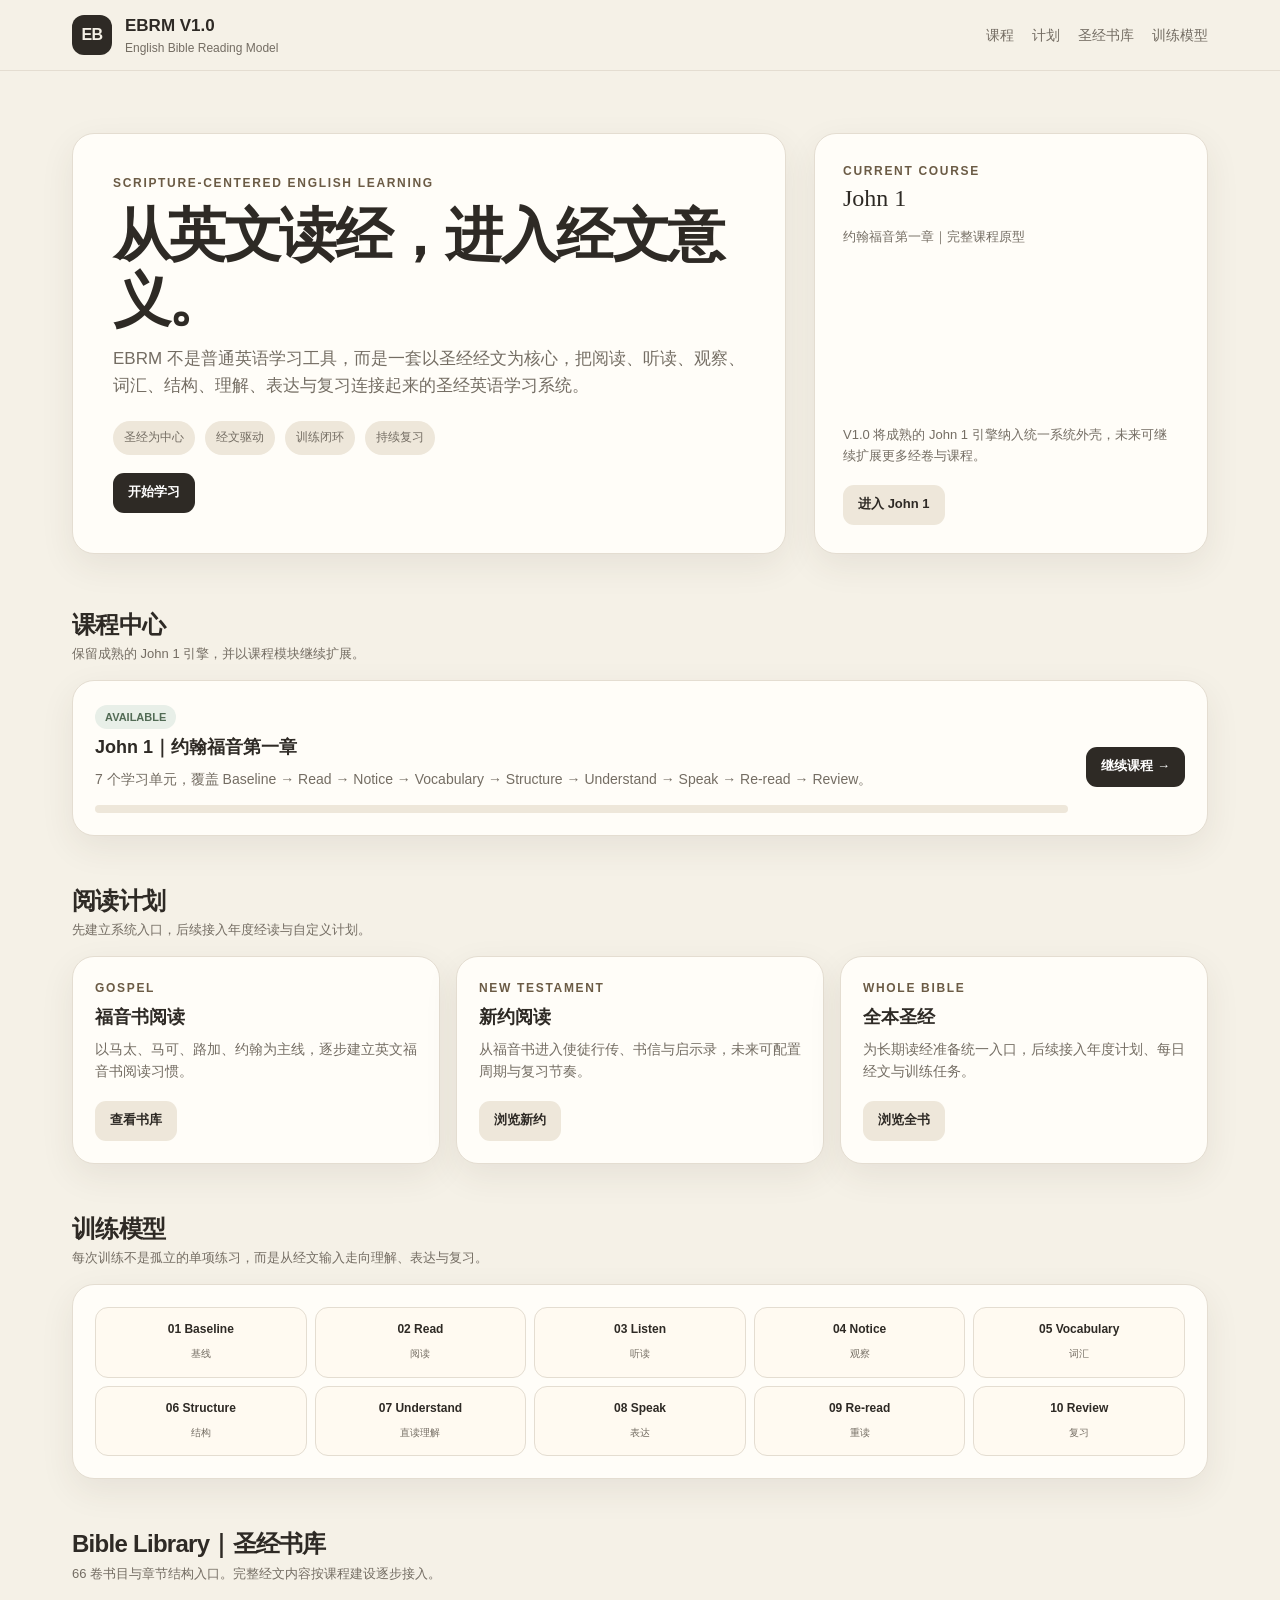
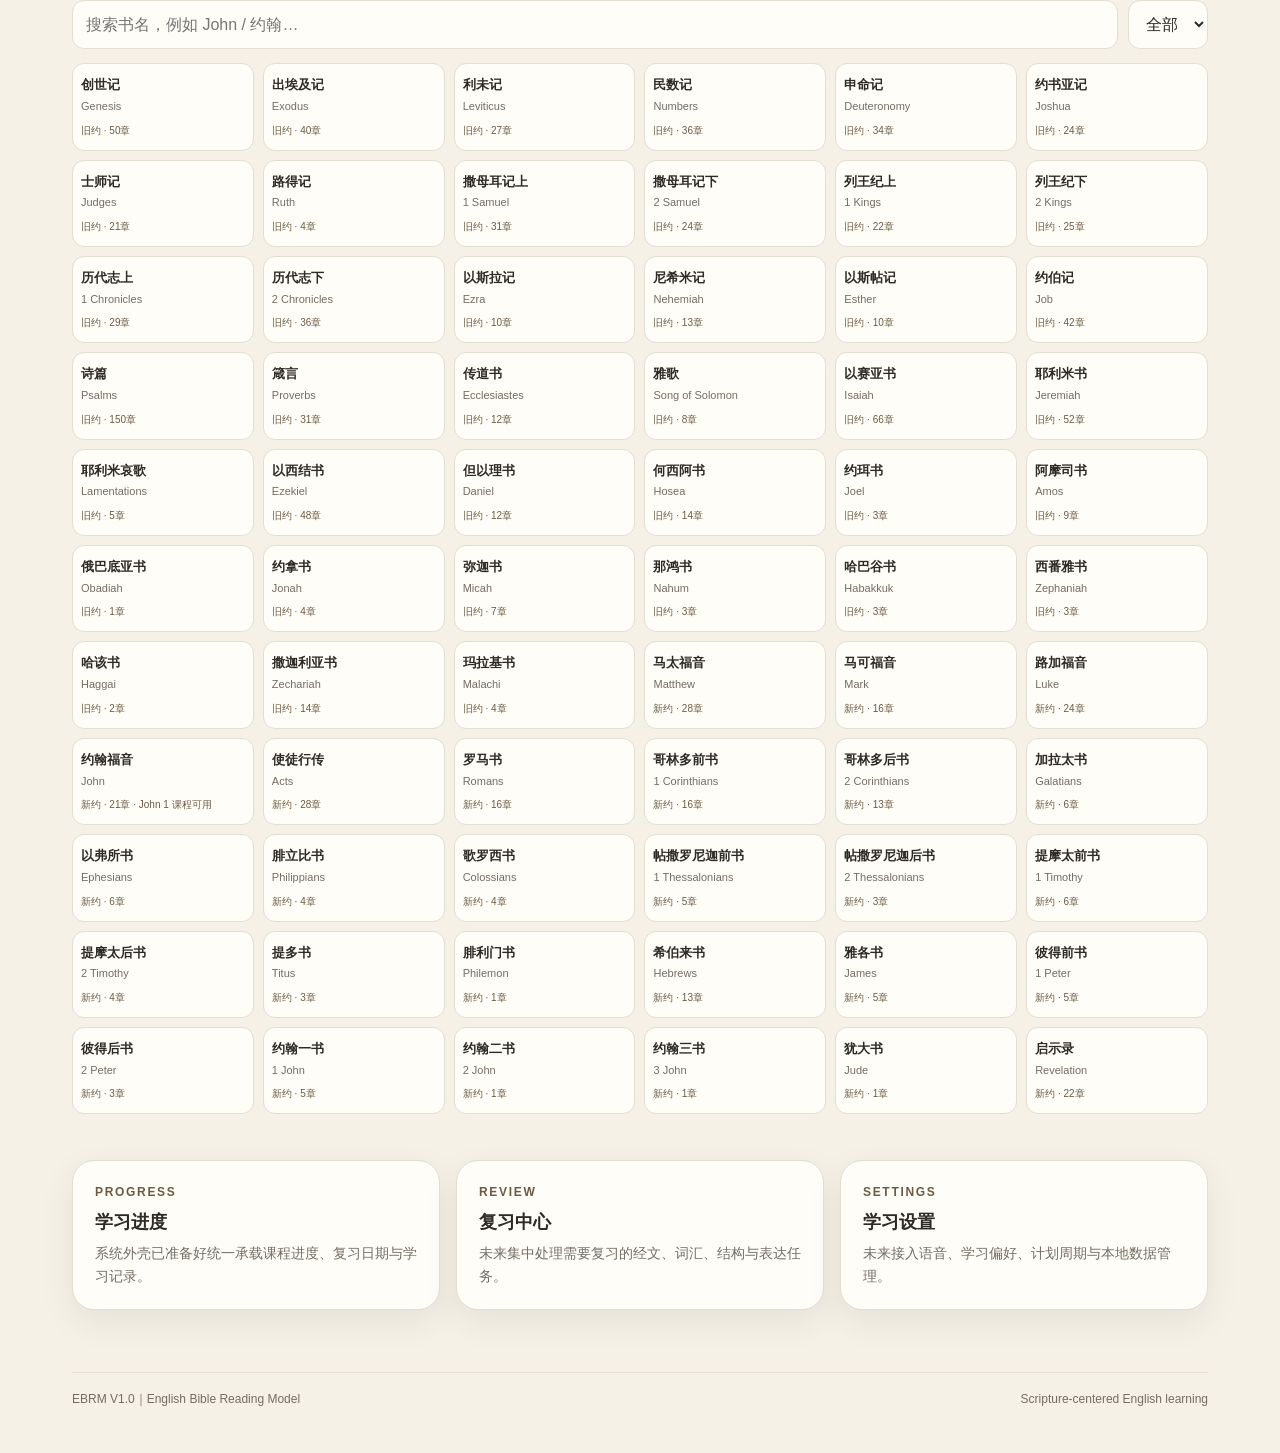
==== index.html @ efd9df91 "feat: deploy EBRM V1.0 system shell and preserve John 1 course" ====
<!DOCTYPE html>
<html lang="zh-CN">
<head>
<meta charset="UTF-8">
<meta name="viewport" content="width=device-width, initial-scale=1.0">
<meta name="theme-color" content="#f5f1e7">
<meta name="description" content="EBRM V1.0｜English Bible Reading Model｜以圣经为中心的英语读经学习系统">
<title>EBRM V1.0｜English Bible Reading Model</title>
<style>
:root{--bg:#f5f1e7;--paper:#fffdf8;--ink:#2e2a25;--muted:#746d63;--line:#e4ddd1;--accent:#6b5b45;--soft:#eee7da;--good:#526b55;--shadow:0 12px 34px rgba(61,51,38,.08)}
*{box-sizing:border-box}body{margin:0;background:var(--bg);color:var(--ink);font-family:Inter,"Noto Sans SC","Microsoft YaHei",sans-serif;line-height:1.6}a{color:inherit;text-decoration:none}.wrap{max-width:1180px;margin:0 auto;padding:0 22px}.top{position:sticky;top:0;z-index:20;background:rgba(245,241,231,.94);backdrop-filter:blur(12px);border-bottom:1px solid var(--line)}.nav{height:70px;display:flex;align-items:center;justify-content:space-between;gap:20px}.brand{display:flex;align-items:center;gap:13px}.mark{width:40px;height:40px;border-radius:12px;background:var(--ink);color:var(--bg);display:grid;place-items:center;font-weight:800;letter-spacing:-.04em}.brand strong{display:block;font-size:17px}.brand span{display:block;color:var(--muted);font-size:12px}.navlinks{display:flex;gap:18px;color:var(--muted);font-size:14px}.navlinks a:hover{color:var(--ink)}.hero{padding:62px 0 34px}.hero-grid{display:grid;grid-template-columns:1.45fr .8fr;gap:28px;align-items:stretch}.hero-card,.panel,.card{background:var(--paper);border:1px solid var(--line);border-radius:22px;box-shadow:var(--shadow)}.hero-card{padding:40px}.eyebrow{color:var(--accent);font-size:12px;font-weight:800;letter-spacing:.14em;text-transform:uppercase}.hero h1{margin:10px 0 12px;font-size:clamp(34px,5vw,58px);line-height:1.12;letter-spacing:-.045em}.hero p{margin:0;max-width:690px;color:var(--muted);font-size:17px}.hero-side{padding:28px;display:flex;flex-direction:column;justify-content:space-between}.hero-side .quote{font-family:Georgia,serif;font-size:24px;line-height:1.45}.mini{display:flex;gap:10px;flex-wrap:wrap}.pill{padding:7px 11px;border-radius:999px;background:var(--soft);font-size:12px;color:var(--muted)}.section{padding:18px 0 28px}.section-head{display:flex;justify-content:space-between;gap:16px;align-items:end;margin-bottom:15px}.section h2{font-size:24px;margin:0;letter-spacing:-.03em}.section-sub{color:var(--muted);font-size:13px}.grid{display:grid;grid-template-columns:repeat(3,1fr);gap:16px}.card{padding:22px}.card h3{margin:5px 0 6px;font-size:18px}.card p{margin:0;color:var(--muted);font-size:14px}.action{display:inline-flex;align-items:center;justify-content:center;margin-top:18px;min-height:40px;padding:0 15px;border-radius:11px;background:var(--ink);color:#fff;font-size:13px;font-weight:700}.action.secondary{background:var(--soft);color:var(--ink)}.course{display:grid;grid-template-columns:1fr auto;gap:18px;align-items:center}.course .badge{padding:6px 10px;border-radius:999px;background:#e8efe8;color:var(--good);font-size:11px;font-weight:700}.course .line{height:8px;background:var(--soft);border-radius:999px;overflow:hidden;margin-top:14px}.course .line i{display:block;height:100%;width:0;background:var(--good);border-radius:inherit}.steps{display:grid;grid-template-columns:repeat(5,1fr);gap:8px}.step{padding:12px 10px;border:1px solid var(--line);border-radius:13px;background:#fffaf1;text-align:center}.step b{display:block;font-size:12px}.step span{font-size:10px;color:var(--muted)}.library-controls{display:flex;gap:10px;flex-wrap:wrap;margin-bottom:14px}.search{flex:1;min-width:220px;border:1px solid var(--line);border-radius:12px;background:var(--paper);padding:11px 13px;color:var(--ink);font:inherit}.select{border:1px solid var(--line);border-radius:12px;background:var(--paper);padding:11px 13px;color:var(--ink);font:inherit}.books{display:grid;grid-template-columns:repeat(6,1fr);gap:9px}.book{background:var(--paper);border:1px solid var(--line);border-radius:12px;padding:11px 8px}.book strong{display:block;font-size:13px}.book span{display:block;color:var(--muted);font-size:11px;margin-top:2px}.book small{display:block;margin-top:7px;color:var(--accent);font-size:10px}.footer{padding:34px 0 44px;color:var(--muted);font-size:12px}.footerline{border-top:1px solid var(--line);padding-top:17px;display:flex;justify-content:space-between;gap:18px;flex-wrap:wrap}@media(max-width:900px){.hero-grid{grid-template-columns:1fr}.grid{grid-template-columns:1fr 1fr}.books{grid-template-columns:repeat(4,1fr)}.navlinks{display:none}.steps{grid-template-columns:repeat(3,1fr)}}@media(max-width:600px){.wrap{padding:0 15px}.hero{padding-top:34px}.hero-card{padding:26px}.grid{grid-template-columns:1fr}.books{grid-template-columns:repeat(2,1fr)}.steps{grid-template-columns:repeat(2,1fr)}}
</style>
</head>
<body>
<header class="top"><div class="wrap nav"><a class="brand" href="./"><div class="mark">EB</div><div><strong>EBRM V1.0</strong><span>English Bible Reading Model</span></div></a><nav class="navlinks"><a href="#courses">课程</a><a href="#plans">计划</a><a href="#library">圣经书库</a><a href="#model">训练模型</a></nav></div></header>
<main>
<section class="hero"><div class="wrap hero-grid"><div class="hero-card"><div class="eyebrow">SCRIPTURE-CENTERED ENGLISH LEARNING</div><h1>从英文读经，进入经文意义。</h1><p>EBRM 不是普通英语学习工具，而是一套以圣经经文为核心，把阅读、听读、观察、词汇、结构、理解、表达与复习连接起来的圣经英语学习系统。</p><div class="mini" style="margin-top:22px"><span class="pill">圣经为中心</span><span class="pill">经文驱动</span><span class="pill">训练闭环</span><span class="pill">持续复习</span></div><a class="action" href="#courses">开始学习</a></div><div class="hero-side hero-card"><div><div class="eyebrow">CURRENT COURSE</div><div class="quote">John 1<br><span style="font-family:inherit;font-size:13px;color:var(--muted)">约翰福音第一章｜完整课程原型</span></div></div><div><div class="section-sub">V1.0 将成熟的 John 1 引擎纳入统一系统外壳，未来可继续扩展更多经卷与课程。</div><a class="action secondary" href="./john1.html">进入 John 1</a></div></div></div></section>
<section class="section" id="courses"><div class="wrap"><div class="section-head"><div><h2>课程中心</h2><div class="section-sub">保留成熟的 John 1 引擎，并以课程模块继续扩展。</div></div></div><div class="card course"><div><span class="badge">AVAILABLE</span><h3>John 1｜约翰福音第一章</h3><p>7 个学习单元，覆盖 Baseline → Read → Notice → Vocabulary → Structure → Understand → Speak → Re-read → Review。</p><div class="line"><i id="courseProgress"></i></div></div><a class="action" href="./john1.html">继续课程 →</a></div></div></section>
<section class="section" id="plans"><div class="wrap"><div class="section-head"><div><h2>阅读计划</h2><div class="section-sub">先建立系统入口，后续接入年度经读与自定义计划。</div></div></div><div class="grid"><div class="card"><div class="eyebrow">GOSPEL</div><h3>福音书阅读</h3><p>以马太、马可、路加、约翰为主线，逐步建立英文福音书阅读习惯。</p><a class="action secondary" href="#library">查看书库</a></div><div class="card"><div class="eyebrow">NEW TESTAMENT</div><h3>新约阅读</h3><p>从福音书进入使徒行传、书信与启示录，未来可配置周期与复习节奏。</p><a class="action secondary" href="#library">浏览新约</a></div><div class="card"><div class="eyebrow">WHOLE BIBLE</div><h3>全本圣经</h3><p>为长期读经准备统一入口，后续接入年度计划、每日经文与训练任务。</p><a class="action secondary" href="#library">浏览全书</a></div></div></div></section>
<section class="section" id="model"><div class="wrap"><div class="section-head"><div><h2>训练模型</h2><div class="section-sub">每次训练不是孤立的单项练习，而是从经文输入走向理解、表达与复习。</div></div></div><div class="card"><div class="steps"><div class="step"><b>01 Baseline</b><span>基线</span></div><div class="step"><b>02 Read</b><span>阅读</span></div><div class="step"><b>03 Listen</b><span>听读</span></div><div class="step"><b>04 Notice</b><span>观察</span></div><div class="step"><b>05 Vocabulary</b><span>词汇</span></div><div class="step"><b>06 Structure</b><span>结构</span></div><div class="step"><b>07 Understand</b><span>直读理解</span></div><div class="step"><b>08 Speak</b><span>表达</span></div><div class="step"><b>09 Re-read</b><span>重读</span></div><div class="step"><b>10 Review</b><span>复习</span></div></div></div></div></section>
<section class="section" id="library"><div class="wrap"><div class="section-head"><div><h2>Bible Library｜圣经书库</h2><div class="section-sub">66 卷书目与章节结构入口。完整经文内容按课程建设逐步接入。</div></div></div><div class="library-controls"><input class="search" id="bookSearch" placeholder="搜索书名，例如 John / 约翰…"><select class="select" id="bookGroup"><option value="all">全部</option><option value="OT">旧约</option><option value="NT">新约</option></select></div><div class="books" id="books"></div></div></section>
<section class="section"><div class="wrap"><div class="grid"><div class="card"><div class="eyebrow">PROGRESS</div><h3>学习进度</h3><p>系统外壳已准备好统一承载课程进度、复习日期与学习记录。</p></div><div class="card"><div class="eyebrow">REVIEW</div><h3>复习中心</h3><p>未来集中处理需要复习的经文、词汇、结构与表达任务。</p></div><div class="card"><div class="eyebrow">SETTINGS</div><h3>学习设置</h3><p>未来接入语音、学习偏好、计划周期与本地数据管理。</p></div></div></div></section>
</main>
<footer class="footer"><div class="wrap"><div class="footerline"><span>EBRM V1.0｜English Bible Reading Model</span><span>Scripture-centered English learning</span></div></div></footer>
<script>
const books=[
['创世记','Genesis',50,'OT'],['出埃及记','Exodus',40,'OT'],['利未记','Leviticus',27,'OT'],['民数记','Numbers',36,'OT'],['申命记','Deuteronomy',34,'OT'],['约书亚记','Joshua',24,'OT'],['士师记','Judges',21,'OT'],['路得记','Ruth',4,'OT'],['撒母耳记上','1 Samuel',31,'OT'],['撒母耳记下','2 Samuel',24,'OT'],['列王纪上','1 Kings',22,'OT'],['列王纪下','2 Kings',25,'OT'],['历代志上','1 Chronicles',29,'OT'],['历代志下','2 Chronicles',36,'OT'],['以斯拉记','Ezra',10,'OT'],['尼希米记','Nehemiah',13,'OT'],['以斯帖记','Esther',10,'OT'],['约伯记','Job',42,'OT'],['诗篇','Psalms',150,'OT'],['箴言','Proverbs',31,'OT'],['传道书','Ecclesiastes',12,'OT'],['雅歌','Song of Solomon',8,'OT'],['以赛亚书','Isaiah',66,'OT'],['耶利米书','Jeremiah',52,'OT'],['耶利米哀歌','Lamentations',5,'OT'],['以西结书','Ezekiel',48,'OT'],['但以理书','Daniel',12,'OT'],['何西阿书','Hosea',14,'OT'],['约珥书','Joel',3,'OT'],['阿摩司书','Amos',9,'OT'],['俄巴底亚书','Obadiah',1,'OT'],['约拿书','Jonah',4,'OT'],['弥迦书','Micah',7,'OT'],['那鸿书','Nahum',3,'OT'],['哈巴谷书','Habakkuk',3,'OT'],['西番雅书','Zephaniah',3,'OT'],['哈该书','Haggai',2,'OT'],['撒迦利亚书','Zechariah',14,'OT'],['玛拉基书','Malachi',4,'OT'],
['马太福音','Matthew',28,'NT'],['马可福音','Mark',16,'NT'],['路加福音','Luke',24,'NT'],['约翰福音','John',21,'NT'],['使徒行传','Acts',28,'NT'],['罗马书','Romans',16,'NT'],['哥林多前书','1 Corinthians',16,'NT'],['哥林多后书','2 Corinthians',13,'NT'],['加拉太书','Galatians',6,'NT'],['以弗所书','Ephesians',6,'NT'],['腓立比书','Philippians',4,'NT'],['歌罗西书','Colossians',4,'NT'],['帖撒罗尼迦前书','1 Thessalonians',5,'NT'],['帖撒罗尼迦后书','2 Thessalonians',3,'NT'],['提摩太前书','1 Timothy',6,'NT'],['提摩太后书','2 Timothy',4,'NT'],['提多书','Titus',3,'NT'],['腓利门书','Philemon',1,'NT'],['希伯来书','Hebrews',13,'NT'],['雅各书','James',5,'NT'],['彼得前书','1 Peter',5,'NT'],['彼得后书','2 Peter',3,'NT'],['约翰一书','1 John',5,'NT'],['约翰二书','2 John',1,'NT'],['约翰三书','3 John',1,'NT'],['犹大书','Jude',1,'NT'],['启示录','Revelation',22,'NT']
];
function renderBooks(){const q=document.querySelector('#bookSearch').value.trim().toLowerCase();const g=document.querySelector('#bookGroup').value;const box=document.querySelector('#books');box.innerHTML=books.filter(([c,e,n,t])=>(g==='all'||t===g)&&(!q||c.toLowerCase().includes(q)||e.toLowerCase().includes(q))).map(([c,e,n,t])=>`<div class="book"><strong>${c}</strong><span>${e}</span><small>${t==='NT'?'新约':'旧约'} · ${n}章${e==='John'?' · John 1 课程可用':''}</small></div>`).join('')||'<div style="grid-column:1/-1;color:var(--muted);padding:20px">未找到匹配书卷。</div>'}
document.querySelector('#bookSearch').addEventListener('input',renderBooks);document.querySelector('#bookGroup').addEventListener('change',renderBooks);renderBooks();
try{const saved=Number(localStorage.getItem('EBRM_JOHN1_PROGRESS')||0);if(saved>0&&saved<=100)document.querySelector('#courseProgress').style.width=saved+'%';}catch(e){}
</script>
</body>
</html>
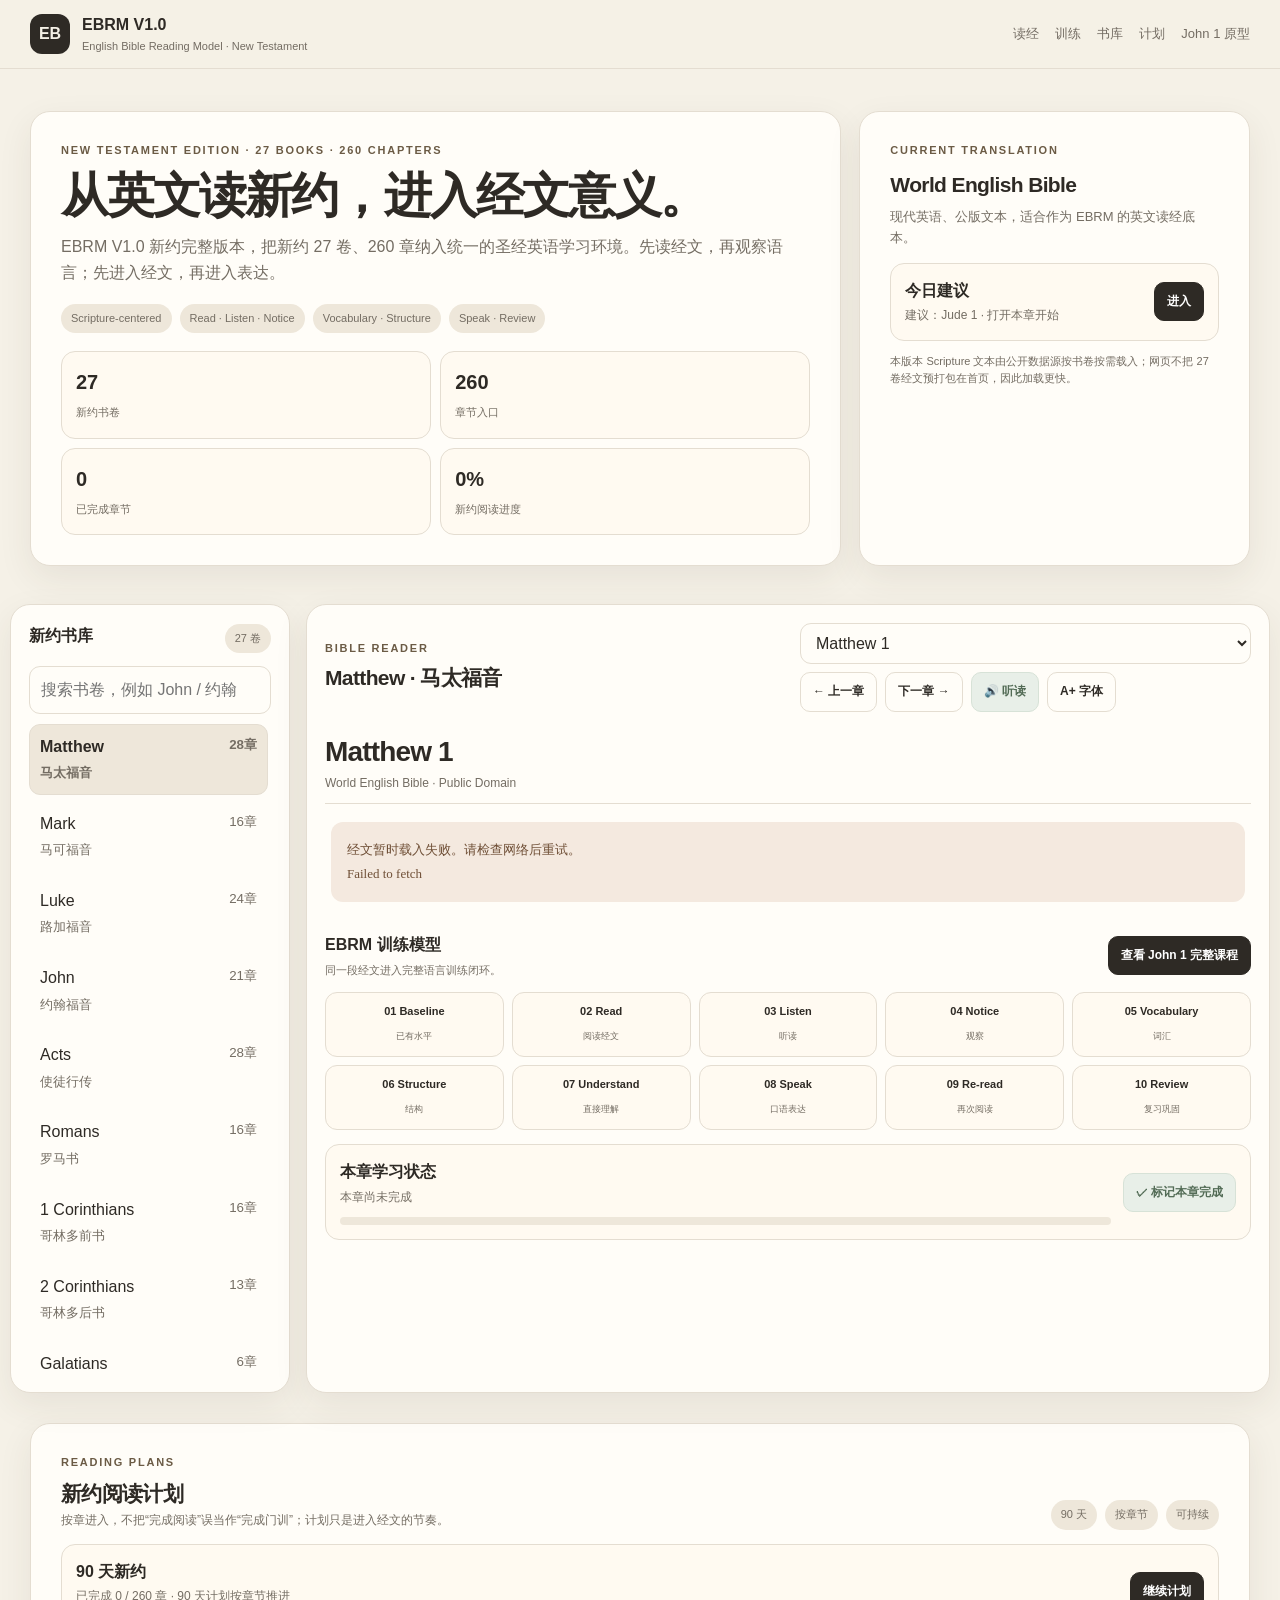
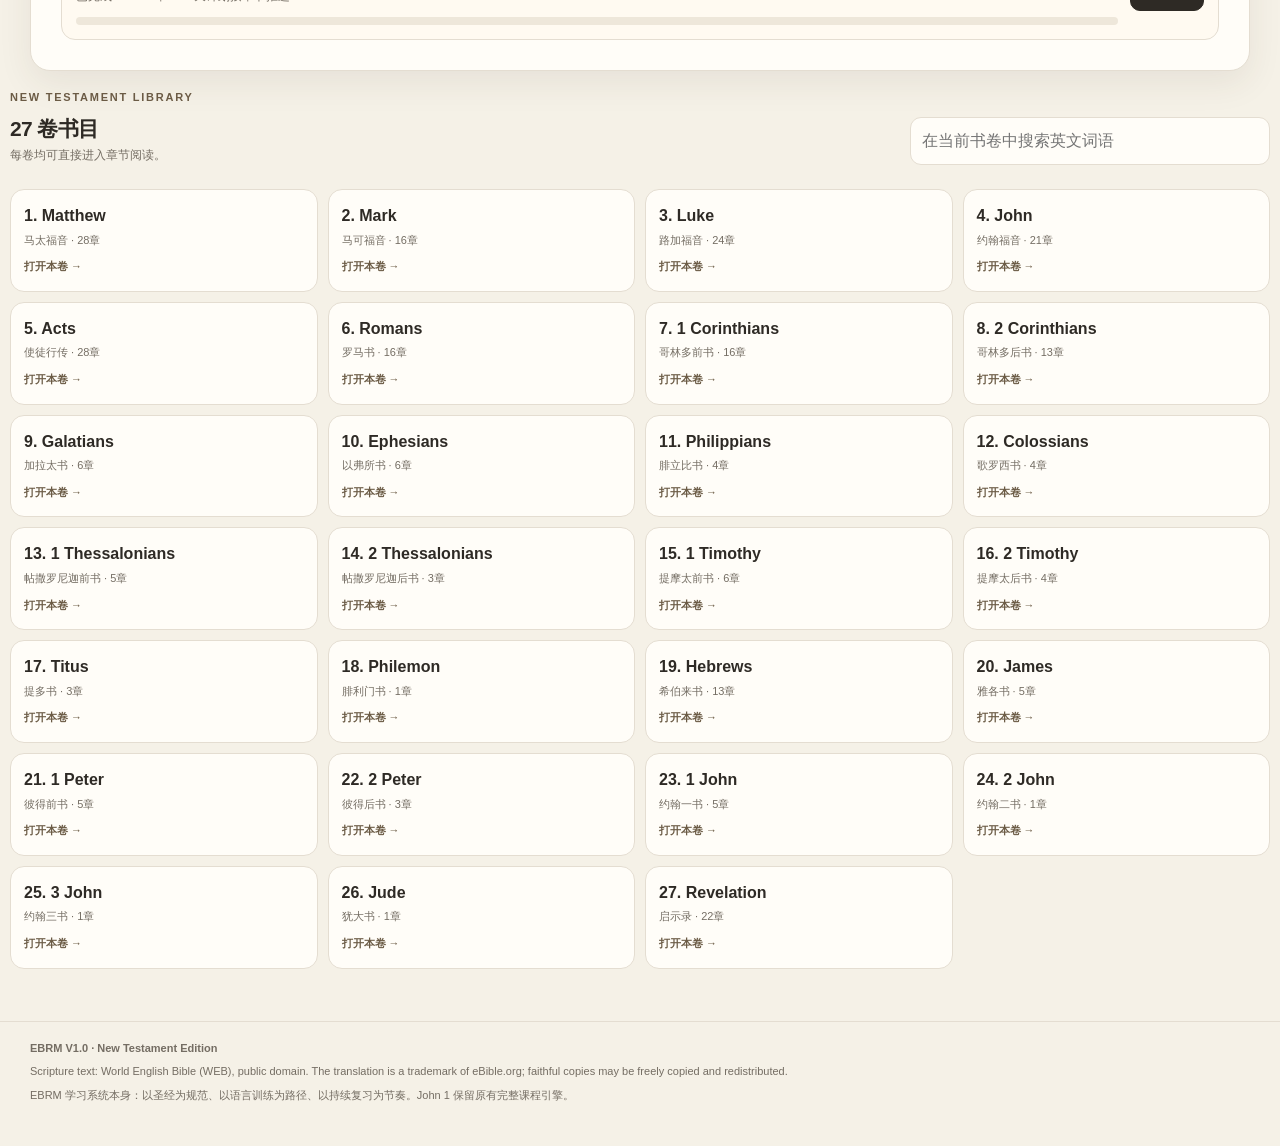
==== commit 352feb90: "feat: complete EBRM V1.0 New Testament edition" ====
--- a/index.html
+++ b/index.html
@@ -4,32 +4,153 @@
 <meta charset="UTF-8">
 <meta name="viewport" content="width=device-width, initial-scale=1.0">
 <meta name="theme-color" content="#f5f1e7">
-<meta name="description" content="EBRM V1.0｜English Bible Reading Model｜以圣经为中心的英语读经学习系统">
-<title>EBRM V1.0｜English Bible Reading Model</title>
+<meta name="description" content="EBRM V1.0｜新约完整版本｜English Bible Reading Model">
+<title>EBRM V1.0｜新约完整版本</title>
 <style>
 :root{--bg:#f5f1e7;--paper:#fffdf8;--ink:#2e2a25;--muted:#746d63;--line:#e4ddd1;--accent:#6b5b45;--soft:#eee7da;--good:#526b55;--shadow:0 12px 34px rgba(61,51,38,.08)}
-*{box-sizing:border-box}body{margin:0;background:var(--bg);color:var(--ink);font-family:Inter,"Noto Sans SC","Microsoft YaHei",sans-serif;line-height:1.6}a{color:inherit;text-decoration:none}.wrap{max-width:1180px;margin:0 auto;padding:0 22px}.top{position:sticky;top:0;z-index:20;background:rgba(245,241,231,.94);backdrop-filter:blur(12px);border-bottom:1px solid var(--line)}.nav{height:70px;display:flex;align-items:center;justify-content:space-between;gap:20px}.brand{display:flex;align-items:center;gap:13px}.mark{width:40px;height:40px;border-radius:12px;background:var(--ink);color:var(--bg);display:grid;place-items:center;font-weight:800;letter-spacing:-.04em}.brand strong{display:block;font-size:17px}.brand span{display:block;color:var(--muted);font-size:12px}.navlinks{display:flex;gap:18px;color:var(--muted);font-size:14px}.navlinks a:hover{color:var(--ink)}.hero{padding:62px 0 34px}.hero-grid{display:grid;grid-template-columns:1.45fr .8fr;gap:28px;align-items:stretch}.hero-card,.panel,.card{background:var(--paper);border:1px solid var(--line);border-radius:22px;box-shadow:var(--shadow)}.hero-card{padding:40px}.eyebrow{color:var(--accent);font-size:12px;font-weight:800;letter-spacing:.14em;text-transform:uppercase}.hero h1{margin:10px 0 12px;font-size:clamp(34px,5vw,58px);line-height:1.12;letter-spacing:-.045em}.hero p{margin:0;max-width:690px;color:var(--muted);font-size:17px}.hero-side{padding:28px;display:flex;flex-direction:column;justify-content:space-between}.hero-side .quote{font-family:Georgia,serif;font-size:24px;line-height:1.45}.mini{display:flex;gap:10px;flex-wrap:wrap}.pill{padding:7px 11px;border-radius:999px;background:var(--soft);font-size:12px;color:var(--muted)}.section{padding:18px 0 28px}.section-head{display:flex;justify-content:space-between;gap:16px;align-items:end;margin-bottom:15px}.section h2{font-size:24px;margin:0;letter-spacing:-.03em}.section-sub{color:var(--muted);font-size:13px}.grid{display:grid;grid-template-columns:repeat(3,1fr);gap:16px}.card{padding:22px}.card h3{margin:5px 0 6px;font-size:18px}.card p{margin:0;color:var(--muted);font-size:14px}.action{display:inline-flex;align-items:center;justify-content:center;margin-top:18px;min-height:40px;padding:0 15px;border-radius:11px;background:var(--ink);color:#fff;font-size:13px;font-weight:700}.action.secondary{background:var(--soft);color:var(--ink)}.course{display:grid;grid-template-columns:1fr auto;gap:18px;align-items:center}.course .badge{padding:6px 10px;border-radius:999px;background:#e8efe8;color:var(--good);font-size:11px;font-weight:700}.course .line{height:8px;background:var(--soft);border-radius:999px;overflow:hidden;margin-top:14px}.course .line i{display:block;height:100%;width:0;background:var(--good);border-radius:inherit}.steps{display:grid;grid-template-columns:repeat(5,1fr);gap:8px}.step{padding:12px 10px;border:1px solid var(--line);border-radius:13px;background:#fffaf1;text-align:center}.step b{display:block;font-size:12px}.step span{font-size:10px;color:var(--muted)}.library-controls{display:flex;gap:10px;flex-wrap:wrap;margin-bottom:14px}.search{flex:1;min-width:220px;border:1px solid var(--line);border-radius:12px;background:var(--paper);padding:11px 13px;color:var(--ink);font:inherit}.select{border:1px solid var(--line);border-radius:12px;background:var(--paper);padding:11px 13px;color:var(--ink);font:inherit}.books{display:grid;grid-template-columns:repeat(6,1fr);gap:9px}.book{background:var(--paper);border:1px solid var(--line);border-radius:12px;padding:11px 8px}.book strong{display:block;font-size:13px}.book span{display:block;color:var(--muted);font-size:11px;margin-top:2px}.book small{display:block;margin-top:7px;color:var(--accent);font-size:10px}.footer{padding:34px 0 44px;color:var(--muted);font-size:12px}.footerline{border-top:1px solid var(--line);padding-top:17px;display:flex;justify-content:space-between;gap:18px;flex-wrap:wrap}@media(max-width:900px){.hero-grid{grid-template-columns:1fr}.grid{grid-template-columns:1fr 1fr}.books{grid-template-columns:repeat(4,1fr)}.navlinks{display:none}.steps{grid-template-columns:repeat(3,1fr)}}@media(max-width:600px){.wrap{padding:0 15px}.hero{padding-top:34px}.hero-card{padding:26px}.grid{grid-template-columns:1fr}.books{grid-template-columns:repeat(2,1fr)}.steps{grid-template-columns:repeat(2,1fr)}}
+*{box-sizing:border-box}html{scroll-behavior:smooth}body{margin:0;background:var(--bg);color:var(--ink);font-family:Inter,"Noto Sans SC","Microsoft YaHei",sans-serif;line-height:1.6}
+button,input,select{font:inherit}button{cursor:pointer}a{color:inherit;text-decoration:none}
+.wrap{max-width:1260px;margin:0 auto;padding:0 20px}
+.top{position:sticky;top:0;z-index:40;background:rgba(245,241,231,.96);backdrop-filter:blur(12px);border-bottom:1px solid var(--line)}
+.nav{height:68px;display:flex;align-items:center;justify-content:space-between;gap:16px}
+.brand{display:flex;align-items:center;gap:12px}.mark{width:40px;height:40px;border-radius:12px;background:var(--ink);color:var(--bg);display:grid;place-items:center;font-weight:900}.brand strong{display:block;font-size:16px}.brand span{display:block;color:var(--muted);font-size:11px}
+.navlinks{display:flex;gap:16px;color:var(--muted);font-size:13px}.navlinks a:hover{color:var(--ink)}
+.hero{padding:42px 0 22px}.hero-grid{display:grid;grid-template-columns:1.35fr .65fr;gap:18px}
+.card,.panel,.hero-card{background:var(--paper);border:1px solid var(--line);border-radius:20px;box-shadow:var(--shadow)}
+.hero-card{padding:30px}.eyebrow{font-size:11px;letter-spacing:.16em;text-transform:uppercase;color:var(--accent);font-weight:900}
+h1{font-size:clamp(30px,4vw,48px);line-height:1.12;letter-spacing:-.04em;margin:9px 0 12px}h2{margin:0;font-size:21px;letter-spacing:-.03em}h3{margin:0 0 5px;font-size:16px}p{margin:0;color:var(--muted)}
+.pills{display:flex;gap:8px;flex-wrap:wrap;margin-top:18px}.pill{padding:6px 10px;border-radius:999px;background:var(--soft);color:var(--muted);font-size:11px}
+.statbox{display:grid;grid-template-columns:repeat(2,1fr);gap:9px;margin-top:18px}.stat{padding:14px;border:1px solid var(--line);border-radius:14px;background:#fffaf1}.stat b{display:block;font-size:20px}.stat span{font-size:11px;color:var(--muted)}
+.layout{display:grid;grid-template-columns:280px 1fr;gap:16px;padding:16px 0 30px}
+.panel{padding:18px}.panel-head{display:flex;align-items:center;justify-content:space-between;gap:10px;margin-bottom:12px}
+.book-search,.chapter-select,.global-search{width:100%;border:1px solid var(--line);border-radius:11px;background:var(--paper);padding:10px 11px;color:var(--ink);outline:none}
+.book-list{display:flex;flex-direction:column;gap:6px;max-height:650px;overflow:auto;margin-top:10px;padding-right:3px}
+.book-btn{width:100%;text-align:left;background:transparent;border:1px solid transparent;border-radius:11px;padding:9px 10px;display:flex;justify-content:space-between;gap:8px;color:var(--ink)}
+.book-btn small{color:var(--muted)}.book-btn:hover{background:#fffaf1;border-color:var(--line)}.book-btn.active{background:var(--soft);border-color:var(--line);font-weight:800}
+.reader-top{display:flex;align-items:center;justify-content:space-between;gap:12px;flex-wrap:wrap}.reader-controls{display:flex;gap:8px;flex-wrap:wrap}
+.btn{border:1px solid var(--line);background:var(--paper);color:var(--ink);padding:9px 12px;border-radius:10px;font-weight:700;font-size:12px}.btn.primary{background:var(--ink);color:#fff;border-color:var(--ink)}.btn.good{background:#e8efe8;color:var(--good);border-color:#d7e2d7}.btn:disabled{opacity:.45;cursor:not-allowed}
+.reader-title{padding:18px 0 10px;border-bottom:1px solid var(--line);margin-bottom:14px}.reader-title h2{font-size:28px}.reader-title p{font-size:12px}
+.verses{font-family:Georgia,"Times New Roman",serif;font-size:20px;line-height:1.82;padding:4px 6px 14px}
+.verse{padding:5px 7px;border-radius:8px;cursor:pointer}.verse:hover{background:#fffaf1}.verse.selected{background:#ece5d8}.num{font-family:Inter,"Microsoft YaHei",sans-serif;font-size:11px;vertical-align:super;color:var(--accent);font-weight:800;margin-right:5px}
+.loading{padding:35px 0;text-align:center;color:var(--muted)}.error{padding:16px;border-radius:12px;background:#f4e9df;color:#6f4f36;font-size:13px}
+.train{margin-top:16px}.steps{display:grid;grid-template-columns:repeat(5,1fr);gap:8px;margin-top:12px}
+.step{border:1px solid var(--line);border-radius:12px;background:#fffaf1;padding:10px 8px;text-align:center}.step b{display:block;font-size:11px}.step span{font-size:9px;color:var(--muted)}
+.plan{display:grid;grid-template-columns:1fr auto;gap:12px;align-items:center;margin-top:14px;padding:14px;border:1px solid var(--line);border-radius:14px;background:#fffaf1}
+.progress{height:8px;background:var(--soft);border-radius:999px;overflow:hidden;margin-top:10px}.progress i{display:block;height:100%;background:var(--good);width:0;border-radius:inherit}
+.library{padding:0 0 40px}.library-grid{display:grid;grid-template-columns:repeat(4,1fr);gap:10px;margin-top:12px}
+.lib-card{border:1px solid var(--line);background:var(--paper);border-radius:14px;padding:13px}.lib-card strong{display:block}.lib-card span{display:block;color:var(--muted);font-size:11px;margin-top:3px}.lib-card a{display:inline-flex;margin-top:9px;color:var(--accent);font-size:11px;font-weight:800}
+.search-results{margin-top:12px;display:flex;flex-direction:column;gap:7px;max-height:360px;overflow:auto}.result{padding:10px 12px;border:1px solid var(--line);border-radius:11px;background:#fffaf1;cursor:pointer}.result b{font-size:11px;color:var(--accent)}.result p{font-size:12px;color:var(--ink);margin-top:4px}
+.note{font-size:11px;color:var(--muted);margin-top:12px}
+.footer{padding:18px 0 42px;color:var(--muted);font-size:11px;border-top:1px solid var(--line);margin-top:12px}
+@media(max-width:1000px){.hero-grid{grid-template-columns:1fr}.layout{grid-template-columns:1fr}.book-list{max-height:280px;display:grid;grid-template-columns:repeat(3,1fr)}.library-grid{grid-template-columns:repeat(3,1fr)}}
+@media(max-width:650px){.navlinks{display:none}.wrap{padding:0 14px}.steps{grid-template-columns:repeat(2,1fr)}.library-grid{grid-template-columns:repeat(2,1fr)}.book-list{grid-template-columns:repeat(2,1fr)}.verses{font-size:18px;line-height:1.72}}
 </style>
 </head>
 <body>
-<header class="top"><div class="wrap nav"><a class="brand" href="./"><div class="mark">EB</div><div><strong>EBRM V1.0</strong><span>English Bible Reading Model</span></div></a><nav class="navlinks"><a href="#courses">课程</a><a href="#plans">计划</a><a href="#library">圣经书库</a><a href="#model">训练模型</a></nav></div></header>
+<header class="top"><div class="wrap nav">
+<a class="brand" href="./"><div class="mark">EB</div><div><strong>EBRM V1.0</strong><span>English Bible Reading Model · New Testament</span></div></a>
+<nav class="navlinks"><a href="#reader">读经</a><a href="#training">训练</a><a href="#library">书库</a><a href="#plans">计划</a><a href="./john1.html">John 1 原型</a></nav>
+</div></header>
+
 <main>
-<section class="hero"><div class="wrap hero-grid"><div class="hero-card"><div class="eyebrow">SCRIPTURE-CENTERED ENGLISH LEARNING</div><h1>从英文读经，进入经文意义。</h1><p>EBRM 不是普通英语学习工具，而是一套以圣经经文为核心，把阅读、听读、观察、词汇、结构、理解、表达与复习连接起来的圣经英语学习系统。</p><div class="mini" style="margin-top:22px"><span class="pill">圣经为中心</span><span class="pill">经文驱动</span><span class="pill">训练闭环</span><span class="pill">持续复习</span></div><a class="action" href="#courses">开始学习</a></div><div class="hero-side hero-card"><div><div class="eyebrow">CURRENT COURSE</div><div class="quote">John 1<br><span style="font-family:inherit;font-size:13px;color:var(--muted)">约翰福音第一章｜完整课程原型</span></div></div><div><div class="section-sub">V1.0 将成熟的 John 1 引擎纳入统一系统外壳，未来可继续扩展更多经卷与课程。</div><a class="action secondary" href="./john1.html">进入 John 1</a></div></div></div></section>
-<section class="section" id="courses"><div class="wrap"><div class="section-head"><div><h2>课程中心</h2><div class="section-sub">保留成熟的 John 1 引擎，并以课程模块继续扩展。</div></div></div><div class="card course"><div><span class="badge">AVAILABLE</span><h3>John 1｜约翰福音第一章</h3><p>7 个学习单元，覆盖 Baseline → Read → Notice → Vocabulary → Structure → Understand → Speak → Re-read → Review。</p><div class="line"><i id="courseProgress"></i></div></div><a class="action" href="./john1.html">继续课程 →</a></div></div></section>
-<section class="section" id="plans"><div class="wrap"><div class="section-head"><div><h2>阅读计划</h2><div class="section-sub">先建立系统入口，后续接入年度经读与自定义计划。</div></div></div><div class="grid"><div class="card"><div class="eyebrow">GOSPEL</div><h3>福音书阅读</h3><p>以马太、马可、路加、约翰为主线，逐步建立英文福音书阅读习惯。</p><a class="action secondary" href="#library">查看书库</a></div><div class="card"><div class="eyebrow">NEW TESTAMENT</div><h3>新约阅读</h3><p>从福音书进入使徒行传、书信与启示录，未来可配置周期与复习节奏。</p><a class="action secondary" href="#library">浏览新约</a></div><div class="card"><div class="eyebrow">WHOLE BIBLE</div><h3>全本圣经</h3><p>为长期读经准备统一入口，后续接入年度计划、每日经文与训练任务。</p><a class="action secondary" href="#library">浏览全书</a></div></div></div></section>
-<section class="section" id="model"><div class="wrap"><div class="section-head"><div><h2>训练模型</h2><div class="section-sub">每次训练不是孤立的单项练习，而是从经文输入走向理解、表达与复习。</div></div></div><div class="card"><div class="steps"><div class="step"><b>01 Baseline</b><span>基线</span></div><div class="step"><b>02 Read</b><span>阅读</span></div><div class="step"><b>03 Listen</b><span>听读</span></div><div class="step"><b>04 Notice</b><span>观察</span></div><div class="step"><b>05 Vocabulary</b><span>词汇</span></div><div class="step"><b>06 Structure</b><span>结构</span></div><div class="step"><b>07 Understand</b><span>直读理解</span></div><div class="step"><b>08 Speak</b><span>表达</span></div><div class="step"><b>09 Re-read</b><span>重读</span></div><div class="step"><b>10 Review</b><span>复习</span></div></div></div></div></section>
-<section class="section" id="library"><div class="wrap"><div class="section-head"><div><h2>Bible Library｜圣经书库</h2><div class="section-sub">66 卷书目与章节结构入口。完整经文内容按课程建设逐步接入。</div></div></div><div class="library-controls"><input class="search" id="bookSearch" placeholder="搜索书名，例如 John / 约翰…"><select class="select" id="bookGroup"><option value="all">全部</option><option value="OT">旧约</option><option value="NT">新约</option></select></div><div class="books" id="books"></div></div></section>
-<section class="section"><div class="wrap"><div class="grid"><div class="card"><div class="eyebrow">PROGRESS</div><h3>学习进度</h3><p>系统外壳已准备好统一承载课程进度、复习日期与学习记录。</p></div><div class="card"><div class="eyebrow">REVIEW</div><h3>复习中心</h3><p>未来集中处理需要复习的经文、词汇、结构与表达任务。</p></div><div class="card"><div class="eyebrow">SETTINGS</div><h3>学习设置</h3><p>未来接入语音、学习偏好、计划周期与本地数据管理。</p></div></div></div></section>
+<section class="hero"><div class="wrap hero-grid">
+<div class="hero-card">
+<div class="eyebrow">NEW TESTAMENT EDITION · 27 BOOKS · 260 CHAPTERS</div>
+<h1>从英文读新约，进入经文意义。</h1>
+<p>EBRM V1.0 新约完整版本，把新约 27 卷、260 章纳入统一的圣经英语学习环境。先读经文，再观察语言；先进入经文，再进入表达。</p>
+<div class="pills"><span class="pill">Scripture-centered</span><span class="pill">Read · Listen · Notice</span><span class="pill">Vocabulary · Structure</span><span class="pill">Speak · Review</span></div>
+<div class="statbox"><div class="stat"><b>27</b><span>新约书卷</span></div><div class="stat"><b>260</b><span>章节入口</span></div><div class="stat"><b id="statRead">0</b><span>已完成章节</span></div><div class="stat"><b id="statProgress">0%</b><span>新约阅读进度</span></div></div>
+</div>
+<div class="hero-card">
+<div class="eyebrow">CURRENT TRANSLATION</div>
+<h2 style="margin-top:8px">World English Bible</h2>
+<p style="font-size:13px;margin-top:6px">现代英语、公版文本，适合作为 EBRM 的英文读经底本。</p>
+<div class="plan"><div><b>今日建议</b><div id="todayPlan" style="font-size:12px;color:var(--muted);margin-top:3px">加载中…</div></div><button class="btn primary" id="todayBtn">进入</button></div>
+<div class="note">本版本 Scripture 文本由公开数据源按书卷按需载入；网页不把 27 卷经文预打包在首页，因此加载更快。</div>
+</div>
+</div></section>
+
+<section class="layout wrap" id="reader">
+<aside class="panel">
+<div class="panel-head"><h3>新约书库</h3><span id="bookCount" class="pill">27 卷</span></div>
+<input class="book-search" id="bookSearch" placeholder="搜索书卷，例如 John / 约翰">
+<div class="book-list" id="bookList"></div>
+</aside>
+
+<section class="panel">
+<div class="reader-top">
+<div><div class="eyebrow">BIBLE READER</div><h2 id="readerHeading" style="margin-top:4px">Matthew · 马太福音</h2></div>
+<div class="reader-controls">
+<select class="chapter-select" id="chapterSelect"></select>
+<button class="btn" id="prevBtn">← 上一章</button>
+<button class="btn" id="nextBtn">下一章 →</button>
+<button class="btn good" id="speakBtn">🔊 听读</button>
+<button class="btn" id="fontBtn">A+ 字体</button>
+</div>
+</div>
+
+<div class="reader-title"><h2 id="chapterTitle">Matthew 1</h2><p id="sourceLine">World English Bible · Public Domain</p></div>
+<div id="verseArea" class="verses"><div class="loading">正在载入经文…</div></div>
+
+<div class="train" id="training">
+<div class="panel-head"><div><h3>EBRM 训练模型</h3><p style="font-size:11px">同一段经文进入完整语言训练闭环。</p></div><button class="btn primary" id="openJohn1">查看 John 1 完整课程</button></div>
+<div class="steps">
+<div class="step"><b>01 Baseline</b><span>已有水平</span></div><div class="step"><b>02 Read</b><span>阅读经文</span></div><div class="step"><b>03 Listen</b><span>听读</span></div><div class="step"><b>04 Notice</b><span>观察</span></div><div class="step"><b>05 Vocabulary</b><span>词汇</span></div>
+<div class="step"><b>06 Structure</b><span>结构</span></div><div class="step"><b>07 Understand</b><span>直接理解</span></div><div class="step"><b>08 Speak</b><span>口语表达</span></div><div class="step"><b>09 Re-read</b><span>再次阅读</span></div><div class="step"><b>10 Review</b><span>复习巩固</span></div>
+</div>
+<div class="plan"><div><b>本章学习状态</b><div id="chapterState" style="font-size:12px;color:var(--muted);margin-top:3px">未完成</div><div class="progress"><i id="chapterProgress"></i></div></div><button class="btn good" id="markBtn">✓ 标记本章完成</button></div>
+</div>
+</section>
+</section>
+
+<section class="wrap" id="plans">
+<div class="hero-card">
+<div class="section-head" style="display:flex;justify-content:space-between;gap:15px;align-items:end;flex-wrap:wrap">
+<div><div class="eyebrow">READING PLANS</div><h2 style="margin-top:6px">新约阅读计划</h2><p style="font-size:12px">按章进入，不把“完成阅读”误当作“完成门训”；计划只是进入经文的节奏。</p></div>
+<div style="display:flex;gap:8px;align-items:center"><span class="pill">90 天</span><span class="pill">按章节</span><span class="pill">可持续</span></div>
+</div>
+<div class="plan"><div><b>90 天新约</b><div id="planText" style="font-size:12px;color:var(--muted);margin-top:3px">每天约 3 章，系统按已完成章节自动计算。</div><div class="progress"><i id="planProgress"></i></div></div><button class="btn primary" id="planBtn">继续计划</button></div>
+</div>
+</section>
+
+<section class="library wrap" id="library">
+<div class="section-head" style="display:flex;justify-content:space-between;gap:15px;align-items:end;flex-wrap:wrap;margin-top:18px">
+<div><div class="eyebrow">NEW TESTAMENT LIBRARY</div><h2 style="margin-top:6px">27 卷书目</h2><p style="font-size:12px">每卷均可直接进入章节阅读。</p></div>
+<input class="global-search" id="globalSearch" style="max-width:360px" placeholder="在当前书卷中搜索英文词语">
+</div>
+<div id="searchResults" class="search-results"></div>
+<div class="library-grid" id="libraryGrid"></div>
+</section>
 </main>
-<footer class="footer"><div class="wrap"><div class="footerline"><span>EBRM V1.0｜English Bible Reading Model</span><span>Scripture-centered English learning</span></div></div></footer>
+
+<footer class="footer"><div class="wrap">
+<div><b>EBRM V1.0 · New Testament Edition</b></div>
+<div style="margin-top:6px">Scripture text: World English Bible (WEB), public domain. The translation is a trademark of eBible.org; faithful copies may be freely copied and redistributed.</div>
+<div style="margin-top:6px">EBRM 学习系统本身：以圣经为规范、以语言训练为路径、以持续复习为节奏。John 1 保留原有完整课程引擎。</div>
+</div></footer>
+
 <script>
-const books=[
-['创世记','Genesis',50,'OT'],['出埃及记','Exodus',40,'OT'],['利未记','Leviticus',27,'OT'],['民数记','Numbers',36,'OT'],['申命记','Deuteronomy',34,'OT'],['约书亚记','Joshua',24,'OT'],['士师记','Judges',21,'OT'],['路得记','Ruth',4,'OT'],['撒母耳记上','1 Samuel',31,'OT'],['撒母耳记下','2 Samuel',24,'OT'],['列王纪上','1 Kings',22,'OT'],['列王纪下','2 Kings',25,'OT'],['历代志上','1 Chronicles',29,'OT'],['历代志下','2 Chronicles',36,'OT'],['以斯拉记','Ezra',10,'OT'],['尼希米记','Nehemiah',13,'OT'],['以斯帖记','Esther',10,'OT'],['约伯记','Job',42,'OT'],['诗篇','Psalms',150,'OT'],['箴言','Proverbs',31,'OT'],['传道书','Ecclesiastes',12,'OT'],['雅歌','Song of Solomon',8,'OT'],['以赛亚书','Isaiah',66,'OT'],['耶利米书','Jeremiah',52,'OT'],['耶利米哀歌','Lamentations',5,'OT'],['以西结书','Ezekiel',48,'OT'],['但以理书','Daniel',12,'OT'],['何西阿书','Hosea',14,'OT'],['约珥书','Joel',3,'OT'],['阿摩司书','Amos',9,'OT'],['俄巴底亚书','Obadiah',1,'OT'],['约拿书','Jonah',4,'OT'],['弥迦书','Micah',7,'OT'],['那鸿书','Nahum',3,'OT'],['哈巴谷书','Habakkuk',3,'OT'],['西番雅书','Zephaniah',3,'OT'],['哈该书','Haggai',2,'OT'],['撒迦利亚书','Zechariah',14,'OT'],['玛拉基书','Malachi',4,'OT'],
-['马太福音','Matthew',28,'NT'],['马可福音','Mark',16,'NT'],['路加福音','Luke',24,'NT'],['约翰福音','John',21,'NT'],['使徒行传','Acts',28,'NT'],['罗马书','Romans',16,'NT'],['哥林多前书','1 Corinthians',16,'NT'],['哥林多后书','2 Corinthians',13,'NT'],['加拉太书','Galatians',6,'NT'],['以弗所书','Ephesians',6,'NT'],['腓立比书','Philippians',4,'NT'],['歌罗西书','Colossians',4,'NT'],['帖撒罗尼迦前书','1 Thessalonians',5,'NT'],['帖撒罗尼迦后书','2 Thessalonians',3,'NT'],['提摩太前书','1 Timothy',6,'NT'],['提摩太后书','2 Timothy',4,'NT'],['提多书','Titus',3,'NT'],['腓利门书','Philemon',1,'NT'],['希伯来书','Hebrews',13,'NT'],['雅各书','James',5,'NT'],['彼得前书','1 Peter',5,'NT'],['彼得后书','2 Peter',3,'NT'],['约翰一书','1 John',5,'NT'],['约翰二书','2 John',1,'NT'],['约翰三书','3 John',1,'NT'],['犹大书','Jude',1,'NT'],['启示录','Revelation',22,'NT']
-];
-function renderBooks(){const q=document.querySelector('#bookSearch').value.trim().toLowerCase();const g=document.querySelector('#bookGroup').value;const box=document.querySelector('#books');box.innerHTML=books.filter(([c,e,n,t])=>(g==='all'||t===g)&&(!q||c.toLowerCase().includes(q)||e.toLowerCase().includes(q))).map(([c,e,n,t])=>`<div class="book"><strong>${c}</strong><span>${e}</span><small>${t==='NT'?'新约':'旧约'} · ${n}章${e==='John'?' · John 1 课程可用':''}</small></div>`).join('')||'<div style="grid-column:1/-1;color:var(--muted);padding:20px">未找到匹配书卷。</div>'}
-document.querySelector('#bookSearch').addEventListener('input',renderBooks);document.querySelector('#bookGroup').addEventListener('change',renderBooks);renderBooks();
-try{const saved=Number(localStorage.getItem('EBRM_JOHN1_PROGRESS')||0);if(saved>0&&saved<=100)document.querySelector('#courseProgress').style.width=saved+'%';}catch(e){}
+const BOOKS = [{"name":"Matthew","zh":"马太福音","chapters":28,"slug":"Matthew"},{"name":"Mark","zh":"马可福音","chapters":16,"slug":"Mark"},{"name":"Luke","zh":"路加福音","chapters":24,"slug":"Luke"},{"name":"John","zh":"约翰福音","chapters":21,"slug":"John"},{"name":"Acts","zh":"使徒行传","chapters":28,"slug":"Acts"},{"name":"Romans","zh":"罗马书","chapters":16,"slug":"Romans"},{"name":"1 Corinthians","zh":"哥林多前书","chapters":16,"slug":"1Corinthians"},{"name":"2 Corinthians","zh":"哥林多后书","chapters":13,"slug":"2Corinthians"},{"name":"Galatians","zh":"加拉太书","chapters":6,"slug":"Galatians"},{"name":"Ephesians","zh":"以弗所书","chapters":6,"slug":"Ephesians"},{"name":"Philippians","zh":"腓立比书","chapters":4,"slug":"Philippians"},{"name":"Colossians","zh":"歌罗西书","chapters":4,"slug":"Colossians"},{"name":"1 Thessalonians","zh":"帖撒罗尼迦前书","chapters":5,"slug":"1Thessalonians"},{"name":"2 Thessalonians","zh":"帖撒罗尼迦后书","chapters":3,"slug":"2Thessalonians"},{"name":"1 Timothy","zh":"提摩太前书","chapters":6,"slug":"1Timothy"},{"name":"2 Timothy","zh":"提摩太后书","chapters":4,"slug":"2Timothy"},{"name":"Titus","zh":"提多书","chapters":3,"slug":"Titus"},{"name":"Philemon","zh":"腓利门书","chapters":1,"slug":"Philemon"},{"name":"Hebrews","zh":"希伯来书","chapters":13,"slug":"Hebrews"},{"name":"James","zh":"雅各书","chapters":5,"slug":"James"},{"name":"1 Peter","zh":"彼得前书","chapters":5,"slug":"1Peter"},{"name":"2 Peter","zh":"彼得后书","chapters":3,"slug":"2Peter"},{"name":"1 John","zh":"约翰一书","chapters":5,"slug":"1John"},{"name":"2 John","zh":"约翰二书","chapters":1,"slug":"2John"},{"name":"3 John","zh":"约翰三书","chapters":1,"slug":"3John"},{"name":"Jude","zh":"犹大书","chapters":1,"slug":"Jude"},{"name":"Revelation","zh":"启示录","chapters":22,"slug":"Revelation"}];
+const DATA_BASE = "https://raw.githubusercontent.com/midvash/bible-data/main/versions/en/web/books/";
+const STORAGE = "ebrm_nt_v1_progress";
+const state = {book:0, chapter:1, font:20, data:null};
+let progress = JSON.parse(localStorage.getItem(STORAGE) || "{}");
+const $ = id => document.getElementById(id);
+function key(){ return BOOKS[state.book].slug + "." + state.chapter; }
+function save(){ localStorage.setItem(STORAGE, JSON.stringify(progress)); renderStats(); renderChapterState(); }
+function renderStats(){ const read=Object.values(progress).filter(Boolean).length,pct=Math.round(read/260*100); $("statRead").textContent=read; $("statProgress").textContent=pct+"%"; $("planProgress").style.width=pct+"%"; $("planText").textContent=`已完成 ${read} / 260 章 · 90 天计划按章节推进`; }
+function renderBooks(filter=""){ const q=filter.trim().toLowerCase(); $("bookList").innerHTML=BOOKS.map((b,i)=>({b,i})).filter(x=>!q||(x.b.name+" "+x.b.zh).toLowerCase().includes(q)).map(x=>`<button class="book-btn ${x.i===state.book?"active":""}" data-i="${x.i}"><span>${x.b.name}<br><small>${x.b.zh}</small></span><small>${x.b.chapters}章</small></button>`).join(""); document.querySelectorAll(".book-btn").forEach(btn=>btn.addEventListener("click",()=>{state.book=Number(btn.dataset.i);state.chapter=1;loadChapter();})); }
+function renderChapterSelect(){ const b=BOOKS[state.book]; $("chapterSelect").innerHTML=Array.from({length:b.chapters},(_,i)=>`<option value="${i+1}">${b.name} ${i+1}</option>`).join(""); $("chapterSelect").value=state.chapter; }
+function renderChapterState(){ const done=!!progress[key()]; $("chapterState").textContent=done?"本章已完成 ✅":"本章尚未完成"; $("chapterProgress").style.width=done?"100%":"0%"; $("markBtn").textContent=done?"✓ 已完成（再次点击取消）":"✓ 标记本章完成"; }
+async function loadChapter(){ const b=BOOKS[state.book]; $("readerHeading").textContent=`${b.name} · ${b.zh}`; $("chapterTitle").textContent=`${b.name} ${state.chapter}`; $("sourceLine").textContent="World English Bible · Public Domain"; $("verseArea").innerHTML='<div class="loading">正在载入经文…</div>'; renderBooks($("bookSearch").value); renderChapterSelect(); renderChapterState(); try{ if(!state.data||state.data.__slug!==b.slug){ const res=await fetch(DATA_BASE+b.slug+".json"); if(!res.ok) throw new Error("无法读取经文数据"); state.data=await res.json(); state.data.__slug=b.slug; } const chapter=(state.data.chapters||[])[state.chapter-1],verses=chapter?.verses||[]; if(!verses.length) throw new Error("本章经文数据为空"); $("verseArea").innerHTML=verses.map(v=>`<span class="verse" data-v="${v.number}"><span class="num">${v.number}</span>${escapeHtml(v.text)}</span> `).join(""); document.querySelectorAll(".verse").forEach(el=>el.addEventListener("click",()=>el.classList.toggle("selected"))); } catch(e){ $("verseArea").innerHTML=`<div class="error">经文暂时载入失败。请检查网络后重试。<br>${e.message}</div>`; } }
+function escapeHtml(s){ return String(s).replace(/[&<>"']/g,m=>({'&':'&amp;','<':'&lt;','>':'&gt;','"':'&quot;',"'":'&#39;'}[m])); }
+function speak(){ if(!("speechSynthesis" in window)){alert("当前浏览器不支持语音朗读");return;} const text=[...document.querySelectorAll(".verse")].map(v=>v.textContent.replace(/^\d+\s/,"")).join(" "); speechSynthesis.cancel(); const u=new SpeechSynthesisUtterance(text);u.lang="en-US";u.rate=.92;speechSynthesis.speak(u); }
+function next(){ const b=BOOKS[state.book]; if(state.chapter<b.chapters) state.chapter++; else if(state.book<BOOKS.length-1){state.book++;state.chapter=1;} loadChapter(); window.scrollTo({top:150,behavior:"smooth"}); }
+function prev(){ if(state.chapter>1) state.chapter--; else if(state.book>0){state.book--;state.chapter=BOOKS[state.book].chapters;} loadChapter(); window.scrollTo({top:150,behavior:"smooth"}); }
+function todayChapter(){ const anchor=new Date("2026-01-01T00:00:00"),days=Math.max(0,Math.floor((new Date()-anchor)/86400000)),idx=(days*3)%260; let n=idx,bi=0; while(n>=BOOKS[bi].chapters){n-=BOOKS[bi].chapters;bi++;if(bi>=BOOKS.length)bi=0;} return {bi,ch:n+1}; }
+async function searchCurrentBook(q){ const box=$("searchResults"); if(!q.trim()){box.innerHTML="";return;} const b=BOOKS[state.book]; try{ if(!state.data||state.data.__slug!==b.slug){const res=await fetch(DATA_BASE+b.slug+".json");state.data=await res.json();state.data.__slug=b.slug;} const hits=[]; (state.data.chapters||[]).forEach((c,ci)=>(c.verses||[]).forEach(v=>{if(String(v.text).toLowerCase().includes(q.toLowerCase()))hits.push({c:ci+1,v:v.number,text:v.text});})); box.innerHTML=hits.slice(0,50).map(h=>`<div class="result" data-c="${h.c}"><b>${b.name} ${h.c}:${h.v}</b><p>${escapeHtml(h.text)}</p></div>`).join("")||'<div class="note">当前书卷没有找到匹配结果。</div>'; document.querySelectorAll(".result").forEach(el=>el.addEventListener("click",()=>{state.chapter=Number(el.dataset.c);loadChapter();window.scrollTo({top:150,behavior:"smooth"});})); }catch(e){box.innerHTML='<div class="note">搜索需要网络连接。</div>';}}
+$("bookSearch").addEventListener("input",e=>renderBooks(e.target.value)); $("chapterSelect").addEventListener("change",e=>{state.chapter=Number(e.target.value);loadChapter();}); $("prevBtn").addEventListener("click",prev); $("nextBtn").addEventListener("click",next); $("speakBtn").addEventListener("click",speak); $("fontBtn").addEventListener("click",()=>{state.font=state.font>=24?18:state.font+2;$("verseArea").style.fontSize=state.font+"px";}); $("markBtn").addEventListener("click",()=>{progress[key()]=!progress[key()];save();}); $("openJohn1").addEventListener("click",()=>location.href="./john1.html"); $("todayBtn").addEventListener("click",()=>{const t=todayChapter();state.book=t.bi;state.chapter=t.ch;loadChapter();}); $("planBtn").addEventListener("click",()=>{const t=todayChapter();state.book=t.bi;state.chapter=t.ch;loadChapter();window.scrollTo({top:150,behavior:"smooth"});}); $("globalSearch").addEventListener("input",e=>searchCurrentBook(e.target.value));
+$("libraryGrid").innerHTML=BOOKS.map((b,i)=>`<div class="lib-card"><strong>${i+1}. ${b.name}</strong><span>${b.zh} · ${b.chapters}章</span><a href="#reader" data-open="${i}">打开本卷 →</a></div>`).join(""); document.querySelectorAll("[data-open]").forEach(el=>el.addEventListener("click",()=>{state.book=Number(el.dataset.open);state.chapter=1;loadChapter();})); renderBooks();renderChapterSelect();renderStats();renderChapterState(); const t=todayChapter(); $("todayPlan").textContent=`建议：${BOOKS[t.bi].name} ${t.ch} · 打开本章开始`; loadChapter();
 </script>
 </body>
-</html>
+</html>
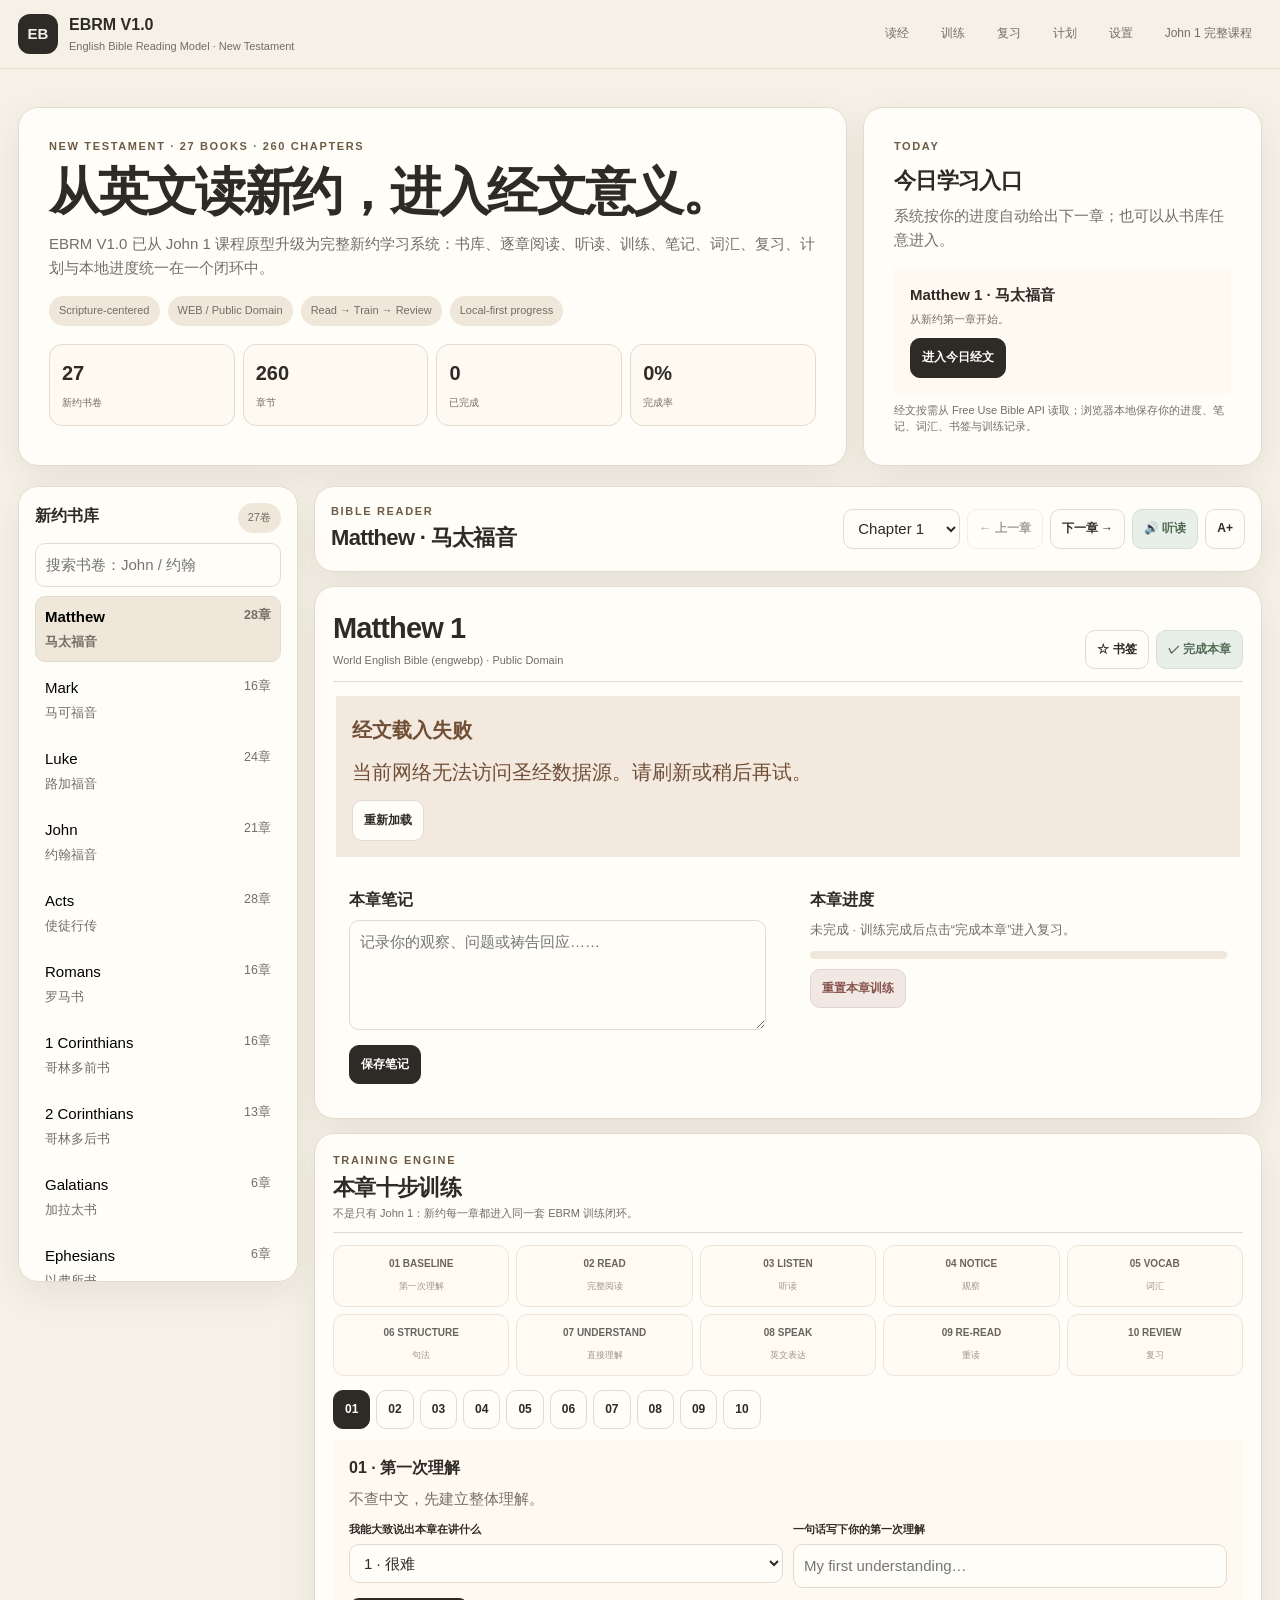
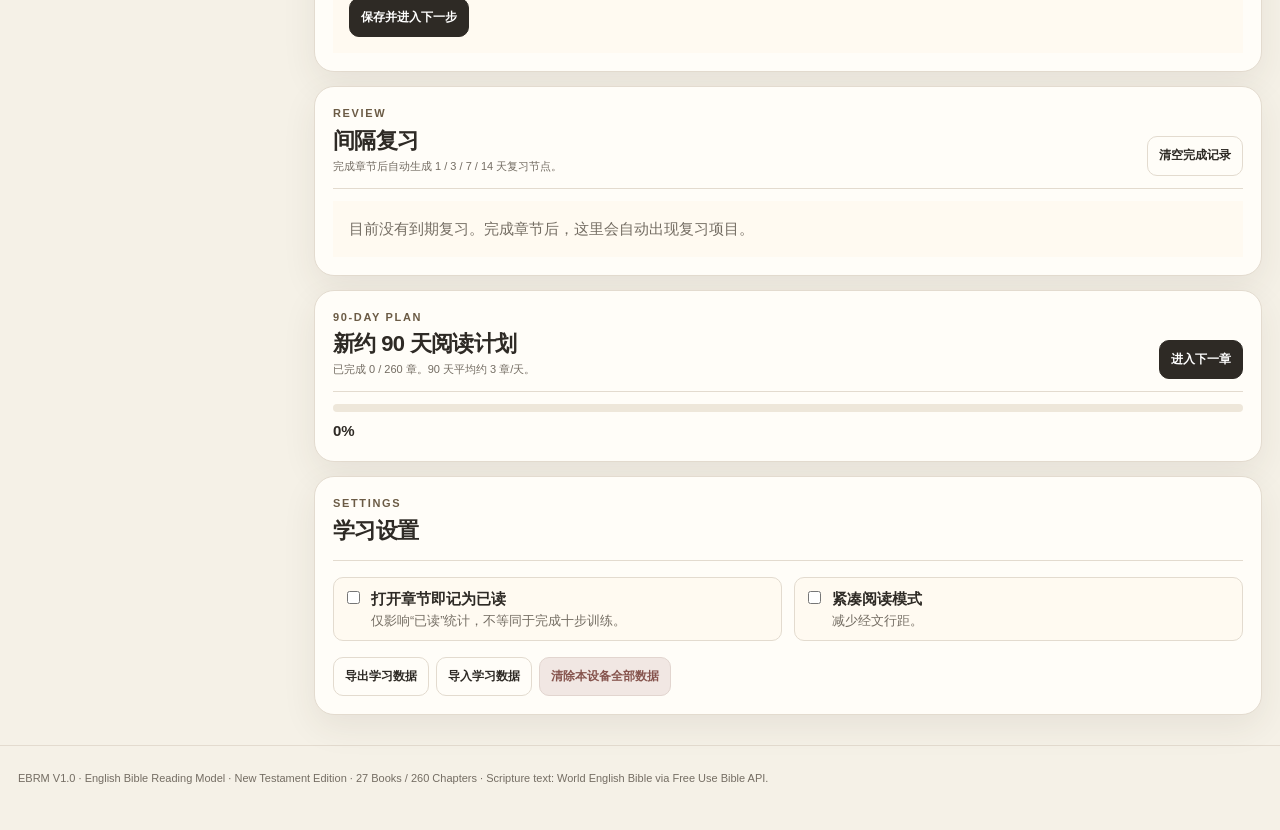
==== commit 7701a877: "feat: upgrade EBRM to complete NT training system" ====
--- a/index.html
+++ b/index.html
@@ -1,156 +1,97 @@
-<!DOCTYPE html>
+<!doctype html>
 <html lang="zh-CN">
 <head>
-<meta charset="UTF-8">
-<meta name="viewport" content="width=device-width, initial-scale=1.0">
+<meta charset="utf-8">
+<meta name="viewport" content="width=device-width,initial-scale=1,viewport-fit=cover">
 <meta name="theme-color" content="#f5f1e7">
-<meta name="description" content="EBRM V1.0｜新约完整版本｜English Bible Reading Model">
-<title>EBRM V1.0｜新约完整版本</title>
+<link rel="manifest" href="./manifest.json">
+<meta name="description" content="EBRM V1.0 完整新约圣经英语学习系统">
+<title>EBRM V1.0｜新约完整圣经英语学习系统</title>
 <style>
-:root{--bg:#f5f1e7;--paper:#fffdf8;--ink:#2e2a25;--muted:#746d63;--line:#e4ddd1;--accent:#6b5b45;--soft:#eee7da;--good:#526b55;--shadow:0 12px 34px rgba(61,51,38,.08)}
-*{box-sizing:border-box}html{scroll-behavior:smooth}body{margin:0;background:var(--bg);color:var(--ink);font-family:Inter,"Noto Sans SC","Microsoft YaHei",sans-serif;line-height:1.6}
-button,input,select{font:inherit}button{cursor:pointer}a{color:inherit;text-decoration:none}
-.wrap{max-width:1260px;margin:0 auto;padding:0 20px}
-.top{position:sticky;top:0;z-index:40;background:rgba(245,241,231,.96);backdrop-filter:blur(12px);border-bottom:1px solid var(--line)}
-.nav{height:68px;display:flex;align-items:center;justify-content:space-between;gap:16px}
-.brand{display:flex;align-items:center;gap:12px}.mark{width:40px;height:40px;border-radius:12px;background:var(--ink);color:var(--bg);display:grid;place-items:center;font-weight:900}.brand strong{display:block;font-size:16px}.brand span{display:block;color:var(--muted);font-size:11px}
-.navlinks{display:flex;gap:16px;color:var(--muted);font-size:13px}.navlinks a:hover{color:var(--ink)}
-.hero{padding:42px 0 22px}.hero-grid{display:grid;grid-template-columns:1.35fr .65fr;gap:18px}
-.card,.panel,.hero-card{background:var(--paper);border:1px solid var(--line);border-radius:20px;box-shadow:var(--shadow)}
-.hero-card{padding:30px}.eyebrow{font-size:11px;letter-spacing:.16em;text-transform:uppercase;color:var(--accent);font-weight:900}
-h1{font-size:clamp(30px,4vw,48px);line-height:1.12;letter-spacing:-.04em;margin:9px 0 12px}h2{margin:0;font-size:21px;letter-spacing:-.03em}h3{margin:0 0 5px;font-size:16px}p{margin:0;color:var(--muted)}
-.pills{display:flex;gap:8px;flex-wrap:wrap;margin-top:18px}.pill{padding:6px 10px;border-radius:999px;background:var(--soft);color:var(--muted);font-size:11px}
-.statbox{display:grid;grid-template-columns:repeat(2,1fr);gap:9px;margin-top:18px}.stat{padding:14px;border:1px solid var(--line);border-radius:14px;background:#fffaf1}.stat b{display:block;font-size:20px}.stat span{font-size:11px;color:var(--muted)}
-.layout{display:grid;grid-template-columns:280px 1fr;gap:16px;padding:16px 0 30px}
-.panel{padding:18px}.panel-head{display:flex;align-items:center;justify-content:space-between;gap:10px;margin-bottom:12px}
-.book-search,.chapter-select,.global-search{width:100%;border:1px solid var(--line);border-radius:11px;background:var(--paper);padding:10px 11px;color:var(--ink);outline:none}
-.book-list{display:flex;flex-direction:column;gap:6px;max-height:650px;overflow:auto;margin-top:10px;padding-right:3px}
-.book-btn{width:100%;text-align:left;background:transparent;border:1px solid transparent;border-radius:11px;padding:9px 10px;display:flex;justify-content:space-between;gap:8px;color:var(--ink)}
-.book-btn small{color:var(--muted)}.book-btn:hover{background:#fffaf1;border-color:var(--line)}.book-btn.active{background:var(--soft);border-color:var(--line);font-weight:800}
-.reader-top{display:flex;align-items:center;justify-content:space-between;gap:12px;flex-wrap:wrap}.reader-controls{display:flex;gap:8px;flex-wrap:wrap}
-.btn{border:1px solid var(--line);background:var(--paper);color:var(--ink);padding:9px 12px;border-radius:10px;font-weight:700;font-size:12px}.btn.primary{background:var(--ink);color:#fff;border-color:var(--ink)}.btn.good{background:#e8efe8;color:var(--good);border-color:#d7e2d7}.btn:disabled{opacity:.45;cursor:not-allowed}
-.reader-title{padding:18px 0 10px;border-bottom:1px solid var(--line);margin-bottom:14px}.reader-title h2{font-size:28px}.reader-title p{font-size:12px}
-.verses{font-family:Georgia,"Times New Roman",serif;font-size:20px;line-height:1.82;padding:4px 6px 14px}
-.verse{padding:5px 7px;border-radius:8px;cursor:pointer}.verse:hover{background:#fffaf1}.verse.selected{background:#ece5d8}.num{font-family:Inter,"Microsoft YaHei",sans-serif;font-size:11px;vertical-align:super;color:var(--accent);font-weight:800;margin-right:5px}
-.loading{padding:35px 0;text-align:center;color:var(--muted)}.error{padding:16px;border-radius:12px;background:#f4e9df;color:#6f4f36;font-size:13px}
-.train{margin-top:16px}.steps{display:grid;grid-template-columns:repeat(5,1fr);gap:8px;margin-top:12px}
-.step{border:1px solid var(--line);border-radius:12px;background:#fffaf1;padding:10px 8px;text-align:center}.step b{display:block;font-size:11px}.step span{font-size:9px;color:var(--muted)}
-.plan{display:grid;grid-template-columns:1fr auto;gap:12px;align-items:center;margin-top:14px;padding:14px;border:1px solid var(--line);border-radius:14px;background:#fffaf1}
-.progress{height:8px;background:var(--soft);border-radius:999px;overflow:hidden;margin-top:10px}.progress i{display:block;height:100%;background:var(--good);width:0;border-radius:inherit}
-.library{padding:0 0 40px}.library-grid{display:grid;grid-template-columns:repeat(4,1fr);gap:10px;margin-top:12px}
-.lib-card{border:1px solid var(--line);background:var(--paper);border-radius:14px;padding:13px}.lib-card strong{display:block}.lib-card span{display:block;color:var(--muted);font-size:11px;margin-top:3px}.lib-card a{display:inline-flex;margin-top:9px;color:var(--accent);font-size:11px;font-weight:800}
-.search-results{margin-top:12px;display:flex;flex-direction:column;gap:7px;max-height:360px;overflow:auto}.result{padding:10px 12px;border:1px solid var(--line);border-radius:11px;background:#fffaf1;cursor:pointer}.result b{font-size:11px;color:var(--accent)}.result p{font-size:12px;color:var(--ink);margin-top:4px}
-.note{font-size:11px;color:var(--muted);margin-top:12px}
-.footer{padding:18px 0 42px;color:var(--muted);font-size:11px;border-top:1px solid var(--line);margin-top:12px}
-@media(max-width:1000px){.hero-grid{grid-template-columns:1fr}.layout{grid-template-columns:1fr}.book-list{max-height:280px;display:grid;grid-template-columns:repeat(3,1fr)}.library-grid{grid-template-columns:repeat(3,1fr)}}
-@media(max-width:650px){.navlinks{display:none}.wrap{padding:0 14px}.steps{grid-template-columns:repeat(2,1fr)}.library-grid{grid-template-columns:repeat(2,1fr)}.book-list{grid-template-columns:repeat(2,1fr)}.verses{font-size:18px;line-height:1.72}}
+:root{--bg:#f5f1e7;--paper:#fffdf8;--ink:#2e2a25;--muted:#746d63;--line:#e3dbcf;--accent:#6b5b45;--soft:#eee7da;--good:#526b55;--danger:#86544d;--shadow:0 12px 34px rgba(61,51,38,.08)}
+*{box-sizing:border-box}html{scroll-behavior:smooth}body{margin:0;background:var(--bg);color:var(--ink);font:15px/1.6 Inter,"Noto Sans SC","Microsoft YaHei",sans-serif}
+button,input,textarea,select{font:inherit}button{cursor:pointer}a{color:inherit;text-decoration:none}
+.wrap{max-width:1320px;margin:0 auto;padding:0 18px}.top{position:sticky;top:0;z-index:50;background:rgba(245,241,231,.96);backdrop-filter:blur(12px);border-bottom:1px solid var(--line)}
+.nav{height:68px;display:flex;align-items:center;justify-content:space-between;gap:14px}.brand{display:flex;gap:11px;align-items:center}.mark{width:40px;height:40px;border-radius:12px;background:var(--ink);color:var(--bg);display:grid;place-items:center;font-weight:900}.brand b{display:block;font-size:16px}.brand span{display:block;color:var(--muted);font-size:11px}.navs{display:flex;gap:12px;flex-wrap:wrap}.navs a{padding:7px 10px;border-radius:9px;color:var(--muted);font-size:12px}.navs a:hover,.navs a.active{background:var(--soft);color:var(--ink)}
+.hero{padding:38px 0 20px}.hero-grid{display:grid;grid-template-columns:1.35fr .65fr;gap:16px}.surface{background:var(--paper);border:1px solid var(--line);border-radius:20px;box-shadow:var(--shadow)}.hero-card{padding:30px}
+.eyebrow{font-size:11px;letter-spacing:.15em;text-transform:uppercase;color:var(--accent);font-weight:900}h1{font-size:clamp(30px,4vw,52px);line-height:1.1;letter-spacing:-.045em;margin:8px 0 12px}h2{font-size:22px;letter-spacing:-.03em;margin:0}h3{font-size:16px;margin:0 0 5px}p{margin:0;color:var(--muted)}
+.badges{display:flex;gap:8px;flex-wrap:wrap;margin-top:16px}.badge{padding:6px 10px;background:var(--soft);border-radius:999px;color:var(--muted);font-size:11px}
+.stats{display:grid;grid-template-columns:repeat(4,1fr);gap:8px;margin-top:18px}.stat{border:1px solid var(--line);background:#fffaf1;border-radius:13px;padding:12px}.stat b{display:block;font-size:20px}.stat span{font-size:10px;color:var(--muted)}
+.app{display:grid;grid-template-columns:280px 1fr;gap:16px;padding-bottom:30px}.side{padding:16px;align-self:start;position:sticky;top:84px;max-height:calc(100vh - 104px);overflow:auto}.input{width:100%;border:1px solid var(--line);border-radius:10px;background:var(--paper);padding:9px 10px;color:var(--ink);outline:none}.input:focus{border-color:#b9ab96}.booklist{display:flex;flex-direction:column;gap:5px;margin-top:9px}.bookbtn{border:1px solid transparent;background:transparent;border-radius:10px;padding:8px 9px;text-align:left;display:flex;justify-content:space-between;gap:9px}.bookbtn:hover{background:#fffaf1;border-color:var(--line)}.bookbtn.active{background:var(--soft);border-color:var(--line);font-weight:800}.bookbtn small{color:var(--muted)}
+.main{min-width:0}.toolbar{padding:16px;display:flex;align-items:center;justify-content:space-between;gap:12px;flex-wrap:wrap}.controls{display:flex;gap:7px;flex-wrap:wrap}.btn{border:1px solid var(--line);background:var(--paper);color:var(--ink);padding:9px 11px;border-radius:10px;font-weight:800;font-size:12px}.btn:hover{background:#fffaf1}.btn.primary{background:var(--ink);color:#fff;border-color:var(--ink)}.btn.good{background:#e8efe8;color:var(--good);border-color:#d5dfd5}.btn.danger{background:#f1e7e3;color:var(--danger);border-color:#e2d5cf}.btn:disabled{opacity:.45;cursor:not-allowed}
+.reader{padding:18px;margin-top:14px}.reader-head{display:flex;justify-content:space-between;gap:12px;align-items:flex-end;flex-wrap:wrap;padding-bottom:12px;border-bottom:1px solid var(--line)}.reader-title h2{font-size:29px}.meta{font-size:11px;color:var(--muted)}.verses{font-family:Georgia,"Times New Roman",serif;font-size:20px;line-height:1.83;padding:14px 3px}.verse{padding:6px 7px;border-radius:9px;cursor:pointer}.verse:hover{background:#fffaf1}.verse.selected{background:#ece5d8}.num{font:800 10px Inter,"Microsoft YaHei",sans-serif;color:var(--accent);vertical-align:super;margin-right:5px}.note-line{font:11px/1.5 Inter,"Microsoft YaHei",sans-serif;color:var(--muted);margin-top:8px}.loader{text-align:center;padding:34px;color:var(--muted)}
+.progress{height:8px;background:var(--soft);border-radius:999px;overflow:hidden}.progress i{display:block;height:100%;background:var(--good);width:0}
+.grid2{display:grid;grid-template-columns:repeat(2,1fr);gap:12px}.card{padding:16px}.card h3{margin-bottom:7px}.muted{color:var(--muted)}.kpi{font-size:13px;color:var(--muted)}
+.tabs{display:flex;gap:6px;overflow:auto;margin-top:14px}.tab{flex:0 0 auto}.tab.active{background:var(--ink);color:#fff;border-color:var(--ink)}
+.trainpanel{margin-top:14px}.steps{display:grid;grid-template-columns:repeat(5,1fr);gap:7px}.step{padding:10px 7px;border:1px solid var(--line);border-radius:11px;background:#fffaf1;text-align:center}.step strong{display:block;font-size:10px}.step span{font-size:9px;color:var(--muted)}
+.formgrid{display:grid;grid-template-columns:repeat(2,1fr);gap:10px}.field label{display:block;font-size:11px;font-weight:800;margin-bottom:5px}.textarea{min-height:110px;resize:vertical}
+.choice{display:flex;gap:8px;align-items:flex-start;border:1px solid var(--line);background:#fffaf1;border-radius:10px;padding:9px;margin:6px 0}.choice input{margin-top:4px}.wordbar{display:flex;gap:7px;flex-wrap:wrap;padding:10px 0}.word{border:1px solid var(--line);background:#fffaf1;padding:5px 8px;border-radius:8px;font:12px Georgia,serif}.word.selected{background:var(--soft);border-color:#cdbfae}
+.review-list{display:flex;flex-direction:column;gap:8px}.review{border:1px solid var(--line);border-radius:11px;background:#fffaf1;padding:10px;display:flex;justify-content:space-between;gap:10px;align-items:center}.small{font-size:11px}.right{margin-left:auto}.hidden{display:none!important}
+.footer{border-top:1px solid var(--line);padding:24px 0 42px;color:var(--muted);font-size:11px}.toast{position:fixed;right:17px;bottom:17px;z-index:100;background:var(--ink);color:#fff;padding:10px 13px;border-radius:10px;font-size:12px;opacity:0;transform:translateY(8px);transition:.2s}.toast.show{opacity:1;transform:none}
+.modal{position:fixed;inset:0;background:rgba(30,26,22,.35);display:none;align-items:center;justify-content:center;z-index:90;padding:16px}.modal.show{display:flex}.modalbox{max-width:680px;width:100%;max-height:85vh;overflow:auto;background:var(--paper);border:1px solid var(--line);border-radius:18px;padding:18px;box-shadow:0 24px 70px rgba(30,25,18,.18)}
+@media(max-width:1050px){.hero-grid{grid-template-columns:1fr}.app{grid-template-columns:1fr}.side{position:static;max-height:none}.booklist{display:grid;grid-template-columns:repeat(3,1fr)}.stats{grid-template-columns:repeat(2,1fr)}}
+@media(max-width:700px){.navs{display:none}.wrap{padding:0 13px}.reader{padding:13px}.verses{font-size:18px;line-height:1.72}.grid2,.formgrid{grid-template-columns:1fr}.steps{grid-template-columns:repeat(2,1fr)}.booklist{grid-template-columns:repeat(2,1fr)}}
 </style>
 </head>
 <body>
 <header class="top"><div class="wrap nav">
-<a class="brand" href="./"><div class="mark">EB</div><div><strong>EBRM V1.0</strong><span>English Bible Reading Model · New Testament</span></div></a>
-<nav class="navlinks"><a href="#reader">读经</a><a href="#training">训练</a><a href="#library">书库</a><a href="#plans">计划</a><a href="./john1.html">John 1 原型</a></nav>
+<a class="brand" href="./"><div class="mark">EB</div><div><b>EBRM V1.0</b><span>English Bible Reading Model · New Testament</span></div></a>
+<nav class="navs"><a href="#reader">读经</a><a href="#training">训练</a><a href="#review">复习</a><a href="#plans">计划</a><a href="#settings">设置</a><a href="./john1.html">John 1 完整课程</a></nav>
 </div></header>
-
-<main>
 <section class="hero"><div class="wrap hero-grid">
-<div class="hero-card">
-<div class="eyebrow">NEW TESTAMENT EDITION · 27 BOOKS · 260 CHAPTERS</div>
-<h1>从英文读新约，进入经文意义。</h1>
-<p>EBRM V1.0 新约完整版本，把新约 27 卷、260 章纳入统一的圣经英语学习环境。先读经文，再观察语言；先进入经文，再进入表达。</p>
-<div class="pills"><span class="pill">Scripture-centered</span><span class="pill">Read · Listen · Notice</span><span class="pill">Vocabulary · Structure</span><span class="pill">Speak · Review</span></div>
-<div class="statbox"><div class="stat"><b>27</b><span>新约书卷</span></div><div class="stat"><b>260</b><span>章节入口</span></div><div class="stat"><b id="statRead">0</b><span>已完成章节</span></div><div class="stat"><b id="statProgress">0%</b><span>新约阅读进度</span></div></div>
-</div>
-<div class="hero-card">
-<div class="eyebrow">CURRENT TRANSLATION</div>
-<h2 style="margin-top:8px">World English Bible</h2>
-<p style="font-size:13px;margin-top:6px">现代英语、公版文本，适合作为 EBRM 的英文读经底本。</p>
-<div class="plan"><div><b>今日建议</b><div id="todayPlan" style="font-size:12px;color:var(--muted);margin-top:3px">加载中…</div></div><button class="btn primary" id="todayBtn">进入</button></div>
-<div class="note">本版本 Scripture 文本由公开数据源按书卷按需载入；网页不把 27 卷经文预打包在首页，因此加载更快。</div>
-</div>
-</div></section>
-
-<section class="layout wrap" id="reader">
-<aside class="panel">
-<div class="panel-head"><h3>新约书库</h3><span id="bookCount" class="pill">27 卷</span></div>
-<input class="book-search" id="bookSearch" placeholder="搜索书卷，例如 John / 约翰">
-<div class="book-list" id="bookList"></div>
-</aside>
-
-<section class="panel">
-<div class="reader-top">
-<div><div class="eyebrow">BIBLE READER</div><h2 id="readerHeading" style="margin-top:4px">Matthew · 马太福音</h2></div>
-<div class="reader-controls">
-<select class="chapter-select" id="chapterSelect"></select>
-<button class="btn" id="prevBtn">← 上一章</button>
-<button class="btn" id="nextBtn">下一章 →</button>
-<button class="btn good" id="speakBtn">🔊 听读</button>
-<button class="btn" id="fontBtn">A+ 字体</button>
-</div>
-</div>
-
-<div class="reader-title"><h2 id="chapterTitle">Matthew 1</h2><p id="sourceLine">World English Bible · Public Domain</p></div>
-<div id="verseArea" class="verses"><div class="loading">正在载入经文…</div></div>
-
-<div class="train" id="training">
-<div class="panel-head"><div><h3>EBRM 训练模型</h3><p style="font-size:11px">同一段经文进入完整语言训练闭环。</p></div><button class="btn primary" id="openJohn1">查看 John 1 完整课程</button></div>
-<div class="steps">
-<div class="step"><b>01 Baseline</b><span>已有水平</span></div><div class="step"><b>02 Read</b><span>阅读经文</span></div><div class="step"><b>03 Listen</b><span>听读</span></div><div class="step"><b>04 Notice</b><span>观察</span></div><div class="step"><b>05 Vocabulary</b><span>词汇</span></div>
-<div class="step"><b>06 Structure</b><span>结构</span></div><div class="step"><b>07 Understand</b><span>直接理解</span></div><div class="step"><b>08 Speak</b><span>口语表达</span></div><div class="step"><b>09 Re-read</b><span>再次阅读</span></div><div class="step"><b>10 Review</b><span>复习巩固</span></div>
-</div>
-<div class="plan"><div><b>本章学习状态</b><div id="chapterState" style="font-size:12px;color:var(--muted);margin-top:3px">未完成</div><div class="progress"><i id="chapterProgress"></i></div></div><button class="btn good" id="markBtn">✓ 标记本章完成</button></div>
-</div>
-</section>
-</section>
-
-<section class="wrap" id="plans">
-<div class="hero-card">
-<div class="section-head" style="display:flex;justify-content:space-between;gap:15px;align-items:end;flex-wrap:wrap">
-<div><div class="eyebrow">READING PLANS</div><h2 style="margin-top:6px">新约阅读计划</h2><p style="font-size:12px">按章进入，不把“完成阅读”误当作“完成门训”；计划只是进入经文的节奏。</p></div>
-<div style="display:flex;gap:8px;align-items:center"><span class="pill">90 天</span><span class="pill">按章节</span><span class="pill">可持续</span></div>
-</div>
-<div class="plan"><div><b>90 天新约</b><div id="planText" style="font-size:12px;color:var(--muted);margin-top:3px">每天约 3 章，系统按已完成章节自动计算。</div><div class="progress"><i id="planProgress"></i></div></div><button class="btn primary" id="planBtn">继续计划</button></div>
-</div>
-</section>
-
-<section class="library wrap" id="library">
-<div class="section-head" style="display:flex;justify-content:space-between;gap:15px;align-items:end;flex-wrap:wrap;margin-top:18px">
-<div><div class="eyebrow">NEW TESTAMENT LIBRARY</div><h2 style="margin-top:6px">27 卷书目</h2><p style="font-size:12px">每卷均可直接进入章节阅读。</p></div>
-<input class="global-search" id="globalSearch" style="max-width:360px" placeholder="在当前书卷中搜索英文词语">
-</div>
-<div id="searchResults" class="search-results"></div>
-<div class="library-grid" id="libraryGrid"></div>
-</section>
-</main>
-
-<footer class="footer"><div class="wrap">
-<div><b>EBRM V1.0 · New Testament Edition</b></div>
-<div style="margin-top:6px">Scripture text: World English Bible (WEB), public domain. The translation is a trademark of eBible.org; faithful copies may be freely copied and redistributed.</div>
-<div style="margin-top:6px">EBRM 学习系统本身：以圣经为规范、以语言训练为路径、以持续复习为节奏。John 1 保留原有完整课程引擎。</div>
-</div></footer>
-
+<div class="surface hero-card"><div class="eyebrow">NEW TESTAMENT · 27 BOOKS · 260 CHAPTERS</div><h1>从英文读新约，进入经文意义。</h1><p>EBRM V1.0 已从 John 1 课程原型升级为完整新约学习系统：书库、逐章阅读、听读、训练、笔记、词汇、复习、计划与本地进度统一在一个闭环中。</p><div class="badges"><span class="badge">Scripture-centered</span><span class="badge">WEB / Public Domain</span><span class="badge">Read → Train → Review</span><span class="badge">Local-first progress</span></div><div class="stats"><div class="stat"><b>27</b><span>新约书卷</span></div><div class="stat"><b>260</b><span>章节</span></div><div class="stat"><b id="doneCount">0</b><span>已完成</span></div><div class="stat"><b id="donePct">0%</b><span>完成率</span></div></div></div>
+<div class="surface hero-card"><div class="eyebrow">TODAY</div><h2 style="margin-top:7px">今日学习入口</h2><p style="margin-top:6px">系统按你的进度自动给出下一章；也可以从书库任意进入。</p><div class="card" style="margin-top:15px;background:#fffaf1"><b id="todayLabel">Matthew 1 · 马太福音</b><div class="muted small" id="todayHint" style="margin-top:4px">开始你的新约阅读。</div><button id="todayBtn" class="btn primary" style="margin-top:10px">进入今日经文</button></div><div class="note-line">经文按需从 Free Use Bible API 读取；浏览器本地保存你的进度、笔记、词汇、书签与训练记录。</div></div></div></section>
+<main class="wrap app" id="reader">
+<aside class="surface side"><div style="display:flex;justify-content:space-between;align-items:center"><h3>新约书库</h3><span class="badge">27卷</span></div><input id="bookSearch" class="input" style="margin-top:10px" placeholder="搜索书卷：John / 约翰"><div id="bookList" class="booklist"></div></aside>
+<section class="main"><div class="surface toolbar"><div><div class="eyebrow">BIBLE READER</div><h2 id="readerHeading">Matthew · 马太福音</h2></div><div class="controls"><select id="chapterSelect" class="input" style="width:auto"></select><button id="prevBtn" class="btn">← 上一章</button><button id="nextBtn" class="btn">下一章 →</button><button id="listenBtn" class="btn good">🔊 听读</button><button id="fontBtn" class="btn">A+</button></div></div>
+<article class="surface reader"><div class="reader-head"><div><div class="reader-title"><h2 id="chapterTitle">Matthew 1</h2><div id="sourceMeta" class="meta">World English Bible · Public Domain</div></div></div><div class="controls"><button id="bookmarkBtn" class="btn">☆ 书签</button><button id="completeBtn" class="btn good">✓ 完成本章</button></div></div><div id="verseArea" class="verses"><div class="loader">正在载入经文…</div></div><div class="grid2"><div class="card"><h3>本章笔记</h3><textarea id="chapterNote" class="input textarea" placeholder="记录你的观察、问题或祷告回应……"></textarea><button id="saveNoteBtn" class="btn primary" style="margin-top:8px">保存笔记</button></div><div class="card"><h3>本章进度</h3><div class="kpi"><span id="chapterStatus">未完成</span> · 训练完成后点击“完成本章”进入复习。</div><div class="progress" style="margin-top:10px"><i id="chapterBar"></i></div><div class="controls" style="margin-top:10px"><button id="resetTrainingBtn" class="btn danger">重置本章训练</button></div></div></div></article>
+<section id="training" class="surface reader trainpanel"><div class="reader-head" style="padding-bottom:9px"><div><div class="eyebrow">TRAINING ENGINE</div><h2>本章十步训练</h2><div class="meta">不是只有 John 1：新约每一章都进入同一套 EBRM 训练闭环。</div></div></div><div class="steps" style="margin-top:12px"><div class="step" data-step="baseline"><strong>01 BASELINE</strong><span>第一次理解</span></div><div class="step" data-step="read"><strong>02 READ</strong><span>完整阅读</span></div><div class="step" data-step="listen"><strong>03 LISTEN</strong><span>听读</span></div><div class="step" data-step="notice"><strong>04 NOTICE</strong><span>观察</span></div><div class="step" data-step="vocab"><strong>05 VOCAB</strong><span>词汇</span></div><div class="step" data-step="structure"><strong>06 STRUCTURE</strong><span>句法</span></div><div class="step" data-step="understand"><strong>07 UNDERSTAND</strong><span>直接理解</span></div><div class="step" data-step="speak"><strong>08 SPEAK</strong><span>英文表达</span></div><div class="step" data-step="reread"><strong>09 RE-READ</strong><span>重读</span></div><div class="step" data-step="review"><strong>10 REVIEW</strong><span>复习</span></div></div><div class="tabs" id="trainingTabs"><button class="btn tab active" data-tab="baseline">01</button><button class="btn tab" data-tab="read">02</button><button class="btn tab" data-tab="listen">03</button><button class="btn tab" data-tab="notice">04</button><button class="btn tab" data-tab="vocab">05</button><button class="btn tab" data-tab="structure">06</button><button class="btn tab" data-tab="understand">07</button><button class="btn tab" data-tab="speak">08</button><button class="btn tab" data-tab="reread">09</button><button class="btn tab" data-tab="review">10</button></div><div id="trainingContent" class="card" style="margin-top:10px;background:#fffaf1"></div></section>
+<section id="review" class="surface reader" style="margin-top:14px"><div class="reader-head"><div><div class="eyebrow">REVIEW</div><h2>间隔复习</h2><div class="meta">完成章节后自动生成 1 / 3 / 7 / 14 天复习节点。</div></div><button class="btn" id="clearDoneBtn">清空完成记录</button></div><div id="reviewList" class="review-list" style="margin-top:12px"></div></section>
+<section id="plans" class="surface reader" style="margin-top:14px"><div class="reader-head"><div><div class="eyebrow">90-DAY PLAN</div><h2>新约 90 天阅读计划</h2><div id="planInfo" class="meta">准备中…</div></div><button id="planJumpBtn" class="btn primary">进入下一章</button></div><div class="progress" style="margin-top:12px"><i id="planBar"></i></div><div style="margin-top:7px;font-weight:800" id="planPct">0%</div></section>
+<section id="settings" class="surface reader" style="margin-top:14px"><div class="reader-head"><div><div class="eyebrow">SETTINGS</div><h2>学习设置</h2></div></div><div class="grid2" style="margin-top:10px"><label class="choice"><input type="checkbox" id="autoMarkRead"><span><b>打开章节即记为已读</b><small class="muted" style="display:block">仅影响“已读”统计，不等同于完成十步训练。</small></span></label><label class="choice"><input type="checkbox" id="compactMode"><span><b>紧凑阅读模式</b><small class="muted" style="display:block">减少经文行距。</small></span></label></div><div class="controls" style="margin-top:10px"><button id="exportBtn" class="btn">导出学习数据</button><button id="importBtn" class="btn">导入学习数据</button><input id="importFile" type="file" accept="application/json" hidden><button id="resetAllBtn" class="btn danger">清除本设备全部数据</button></div></section>
+</section></main>
+<footer class="footer"><div class="wrap">EBRM V1.0 · English Bible Reading Model · New Testament Edition · 27 Books / 260 Chapters · Scripture text: World English Bible via Free Use Bible API.</div></footer><div id="toast" class="toast"></div>
 <script>
-const BOOKS = [{"name":"Matthew","zh":"马太福音","chapters":28,"slug":"Matthew"},{"name":"Mark","zh":"马可福音","chapters":16,"slug":"Mark"},{"name":"Luke","zh":"路加福音","chapters":24,"slug":"Luke"},{"name":"John","zh":"约翰福音","chapters":21,"slug":"John"},{"name":"Acts","zh":"使徒行传","chapters":28,"slug":"Acts"},{"name":"Romans","zh":"罗马书","chapters":16,"slug":"Romans"},{"name":"1 Corinthians","zh":"哥林多前书","chapters":16,"slug":"1Corinthians"},{"name":"2 Corinthians","zh":"哥林多后书","chapters":13,"slug":"2Corinthians"},{"name":"Galatians","zh":"加拉太书","chapters":6,"slug":"Galatians"},{"name":"Ephesians","zh":"以弗所书","chapters":6,"slug":"Ephesians"},{"name":"Philippians","zh":"腓立比书","chapters":4,"slug":"Philippians"},{"name":"Colossians","zh":"歌罗西书","chapters":4,"slug":"Colossians"},{"name":"1 Thessalonians","zh":"帖撒罗尼迦前书","chapters":5,"slug":"1Thessalonians"},{"name":"2 Thessalonians","zh":"帖撒罗尼迦后书","chapters":3,"slug":"2Thessalonians"},{"name":"1 Timothy","zh":"提摩太前书","chapters":6,"slug":"1Timothy"},{"name":"2 Timothy","zh":"提摩太后书","chapters":4,"slug":"2Timothy"},{"name":"Titus","zh":"提多书","chapters":3,"slug":"Titus"},{"name":"Philemon","zh":"腓利门书","chapters":1,"slug":"Philemon"},{"name":"Hebrews","zh":"希伯来书","chapters":13,"slug":"Hebrews"},{"name":"James","zh":"雅各书","chapters":5,"slug":"James"},{"name":"1 Peter","zh":"彼得前书","chapters":5,"slug":"1Peter"},{"name":"2 Peter","zh":"彼得后书","chapters":3,"slug":"2Peter"},{"name":"1 John","zh":"约翰一书","chapters":5,"slug":"1John"},{"name":"2 John","zh":"约翰二书","chapters":1,"slug":"2John"},{"name":"3 John","zh":"约翰三书","chapters":1,"slug":"3John"},{"name":"Jude","zh":"犹大书","chapters":1,"slug":"Jude"},{"name":"Revelation","zh":"启示录","chapters":22,"slug":"Revelation"}];
-const DATA_BASE = "https://raw.githubusercontent.com/midvash/bible-data/main/versions/en/web/books/";
-const STORAGE = "ebrm_nt_v1_progress";
-const state = {book:0, chapter:1, font:20, data:null};
-let progress = JSON.parse(localStorage.getItem(STORAGE) || "{}");
-const $ = id => document.getElementById(id);
-function key(){ return BOOKS[state.book].slug + "." + state.chapter; }
-function save(){ localStorage.setItem(STORAGE, JSON.stringify(progress)); renderStats(); renderChapterState(); }
-function renderStats(){ const read=Object.values(progress).filter(Boolean).length,pct=Math.round(read/260*100); $("statRead").textContent=read; $("statProgress").textContent=pct+"%"; $("planProgress").style.width=pct+"%"; $("planText").textContent=`已完成 ${read} / 260 章 · 90 天计划按章节推进`; }
-function renderBooks(filter=""){ const q=filter.trim().toLowerCase(); $("bookList").innerHTML=BOOKS.map((b,i)=>({b,i})).filter(x=>!q||(x.b.name+" "+x.b.zh).toLowerCase().includes(q)).map(x=>`<button class="book-btn ${x.i===state.book?"active":""}" data-i="${x.i}"><span>${x.b.name}<br><small>${x.b.zh}</small></span><small>${x.b.chapters}章</small></button>`).join(""); document.querySelectorAll(".book-btn").forEach(btn=>btn.addEventListener("click",()=>{state.book=Number(btn.dataset.i);state.chapter=1;loadChapter();})); }
-function renderChapterSelect(){ const b=BOOKS[state.book]; $("chapterSelect").innerHTML=Array.from({length:b.chapters},(_,i)=>`<option value="${i+1}">${b.name} ${i+1}</option>`).join(""); $("chapterSelect").value=state.chapter; }
-function renderChapterState(){ const done=!!progress[key()]; $("chapterState").textContent=done?"本章已完成 ✅":"本章尚未完成"; $("chapterProgress").style.width=done?"100%":"0%"; $("markBtn").textContent=done?"✓ 已完成（再次点击取消）":"✓ 标记本章完成"; }
-async function loadChapter(){ const b=BOOKS[state.book]; $("readerHeading").textContent=`${b.name} · ${b.zh}`; $("chapterTitle").textContent=`${b.name} ${state.chapter}`; $("sourceLine").textContent="World English Bible · Public Domain"; $("verseArea").innerHTML='<div class="loading">正在载入经文…</div>'; renderBooks($("bookSearch").value); renderChapterSelect(); renderChapterState(); try{ if(!state.data||state.data.__slug!==b.slug){ const res=await fetch(DATA_BASE+b.slug+".json"); if(!res.ok) throw new Error("无法读取经文数据"); state.data=await res.json(); state.data.__slug=b.slug; } const chapter=(state.data.chapters||[])[state.chapter-1],verses=chapter?.verses||[]; if(!verses.length) throw new Error("本章经文数据为空"); $("verseArea").innerHTML=verses.map(v=>`<span class="verse" data-v="${v.number}"><span class="num">${v.number}</span>${escapeHtml(v.text)}</span> `).join(""); document.querySelectorAll(".verse").forEach(el=>el.addEventListener("click",()=>el.classList.toggle("selected"))); } catch(e){ $("verseArea").innerHTML=`<div class="error">经文暂时载入失败。请检查网络后重试。<br>${e.message}</div>`; } }
-function escapeHtml(s){ return String(s).replace(/[&<>"']/g,m=>({'&':'&amp;','<':'&lt;','>':'&gt;','"':'&quot;',"'":'&#39;'}[m])); }
-function speak(){ if(!("speechSynthesis" in window)){alert("当前浏览器不支持语音朗读");return;} const text=[...document.querySelectorAll(".verse")].map(v=>v.textContent.replace(/^\d+\s/,"")).join(" "); speechSynthesis.cancel(); const u=new SpeechSynthesisUtterance(text);u.lang="en-US";u.rate=.92;speechSynthesis.speak(u); }
-function next(){ const b=BOOKS[state.book]; if(state.chapter<b.chapters) state.chapter++; else if(state.book<BOOKS.length-1){state.book++;state.chapter=1;} loadChapter(); window.scrollTo({top:150,behavior:"smooth"}); }
-function prev(){ if(state.chapter>1) state.chapter--; else if(state.book>0){state.book--;state.chapter=BOOKS[state.book].chapters;} loadChapter(); window.scrollTo({top:150,behavior:"smooth"}); }
-function todayChapter(){ const anchor=new Date("2026-01-01T00:00:00"),days=Math.max(0,Math.floor((new Date()-anchor)/86400000)),idx=(days*3)%260; let n=idx,bi=0; while(n>=BOOKS[bi].chapters){n-=BOOKS[bi].chapters;bi++;if(bi>=BOOKS.length)bi=0;} return {bi,ch:n+1}; }
-async function searchCurrentBook(q){ const box=$("searchResults"); if(!q.trim()){box.innerHTML="";return;} const b=BOOKS[state.book]; try{ if(!state.data||state.data.__slug!==b.slug){const res=await fetch(DATA_BASE+b.slug+".json");state.data=await res.json();state.data.__slug=b.slug;} const hits=[]; (state.data.chapters||[]).forEach((c,ci)=>(c.verses||[]).forEach(v=>{if(String(v.text).toLowerCase().includes(q.toLowerCase()))hits.push({c:ci+1,v:v.number,text:v.text});})); box.innerHTML=hits.slice(0,50).map(h=>`<div class="result" data-c="${h.c}"><b>${b.name} ${h.c}:${h.v}</b><p>${escapeHtml(h.text)}</p></div>`).join("")||'<div class="note">当前书卷没有找到匹配结果。</div>'; document.querySelectorAll(".result").forEach(el=>el.addEventListener("click",()=>{state.chapter=Number(el.dataset.c);loadChapter();window.scrollTo({top:150,behavior:"smooth"});})); }catch(e){box.innerHTML='<div class="note">搜索需要网络连接。</div>';}}
-$("bookSearch").addEventListener("input",e=>renderBooks(e.target.value)); $("chapterSelect").addEventListener("change",e=>{state.chapter=Number(e.target.value);loadChapter();}); $("prevBtn").addEventListener("click",prev); $("nextBtn").addEventListener("click",next); $("speakBtn").addEventListener("click",speak); $("fontBtn").addEventListener("click",()=>{state.font=state.font>=24?18:state.font+2;$("verseArea").style.fontSize=state.font+"px";}); $("markBtn").addEventListener("click",()=>{progress[key()]=!progress[key()];save();}); $("openJohn1").addEventListener("click",()=>location.href="./john1.html"); $("todayBtn").addEventListener("click",()=>{const t=todayChapter();state.book=t.bi;state.chapter=t.ch;loadChapter();}); $("planBtn").addEventListener("click",()=>{const t=todayChapter();state.book=t.bi;state.chapter=t.ch;loadChapter();window.scrollTo({top:150,behavior:"smooth"});}); $("globalSearch").addEventListener("input",e=>searchCurrentBook(e.target.value));
-$("libraryGrid").innerHTML=BOOKS.map((b,i)=>`<div class="lib-card"><strong>${i+1}. ${b.name}</strong><span>${b.zh} · ${b.chapters}章</span><a href="#reader" data-open="${i}">打开本卷 →</a></div>`).join(""); document.querySelectorAll("[data-open]").forEach(el=>el.addEventListener("click",()=>{state.book=Number(el.dataset.open);state.chapter=1;loadChapter();})); renderBooks();renderChapterSelect();renderStats();renderChapterState(); const t=todayChapter(); $("todayPlan").textContent=`建议：${BOOKS[t.bi].name} ${t.ch} · 打开本章开始`; loadChapter();
-</script>
-</body>
-</html>+const BOOKS=[["MAT","Matthew","马太福音",28],["MRK","Mark","马可福音",16],["LUK","Luke","路加福音",24],["JHN","John","约翰福音",21],["ACT","Acts","使徒行传",28],["ROM","Romans","罗马书",16],["1CO","1 Corinthians","哥林多前书",16],["2CO","2 Corinthians","哥林多后书",13],["GAL","Galatians","加拉太书",6],["EPH","Ephesians","以弗所书",6],["PHP","Philippians","腓立比书",4],["COL","Colossians","歌罗西书",4],["1TH","1 Thessalonians","帖撒罗尼迦前书",5],["2TH","2 Thessalonians","帖撒罗尼迦后书",3],["1TI","1 Timothy","提摩太前书",6],["2TI","2 Timothy","提摩太后书",4],["TIT","Titus","提多书",3],["PHM","Philemon","腓利门书",1],["HEB","Hebrews","希伯来书",13],["JAS","James","雅各书",5],["1PE","1 Peter","彼得前书",5],["2PE","2 Peter","彼得后书",3],["1JN","1 John","约翰一书",5],["2JN","2 John","约翰二书",1],["3JN","3 John","约翰三书",1],["JUD","Jude","犹大书",1],["REV","Revelation","启示录",22]];
+const API='https://bible.helloao.org/api/engwebp';const STORE='EBRM_V1_DATA_V1';const state={book:'MAT',chapter:1,data:null,font:20,activeTab:'baseline',progress:{done:{},read:{},notes:{},bookmarks:{},trainings:{},reviewAt:{},words:[]}};
+const $=id=>document.getElementById(id);function save(){localStorage.setItem(STORE,JSON.stringify({progress:state.progress,font:state.font}));renderTop();renderReview();renderPlan();}function load(){try{const x=JSON.parse(localStorage.getItem(STORE)||'{}');if(x.progress)state.progress={...state.progress,...x.progress};if(x.font)state.font=x.font}catch(e){}}
+function key(){return `${state.book}.${state.chapter}`}function book(){return BOOKS.find(b=>b[0]===state.book)||BOOKS[0]}function totalChapters(){return BOOKS.reduce((a,b)=>a+b[3],0)}function doneCount(){return Object.values(state.progress.done).filter(Boolean).length}function pct(n,d){return d?Math.round(n/d*100):0}function toast(msg){const t=$('toast');t.textContent=msg;t.classList.add('show');setTimeout(()=>t.classList.remove('show'),1800)}function renderTop(){const d=doneCount(),total=totalChapters();$('doneCount').textContent=d;$('donePct').textContent=pct(d,total)+'%'}
+function renderBooks(filter=''){const q=filter.trim().toLowerCase(),list=BOOKS.filter(b=>(b[1]+' '+b[2]).toLowerCase().includes(q));$('bookList').innerHTML=list.map(b=>`<button class="bookbtn ${b[0]===state.book?'active':''}" data-book="${b[0]}"><span>${b[1]}<br><small>${b[2]}</small></span><small>${b[3]}章</small></button>`).join('');document.querySelectorAll('.bookbtn').forEach(x=>x.onclick=()=>openBook(x.dataset.book,1))}
+function fillChapters(){const b=book();$('chapterSelect').innerHTML=Array.from({length:b[3]},(_,i)=>`<option value="${i+1}">Chapter ${i+1}</option>`).join('');$('chapterSelect').value=state.chapter;$('readerHeading').textContent=`${b[1]} · ${b[2]}`}
+function navState(){const idx=BOOKS.findIndex(b=>b[0]===state.book),b=BOOKS[idx];$('prevBtn').disabled=state.chapter===1&&idx===0;$('nextBtn').disabled=state.chapter===b[3]&&idx===BOOKS.length-1}
+async function openBook(id,ch=1){state.book=id;state.chapter=Math.min(Math.max(1,ch),book()[3]);fillChapters();renderBooks($('bookSearch').value);await loadChapter();location.hash='reader'}
+async function openChapter(id,ch){state.book=id;state.chapter=ch;fillChapters();renderBooks($('bookSearch').value);await loadChapter()}
+async function loadChapter(){const b=book();$('chapterTitle').textContent=`${b[1]} ${state.chapter}`;$('sourceMeta').textContent='World English Bible (engwebp) · Public Domain';$('verseArea').innerHTML='<div class="loader">正在载入经文…</div>';try{const r=await fetch(`${API}/${b[0]}/${state.chapter}.simple.json`,{cache:'force-cache'});if(!r.ok)throw new Error('HTTP '+r.status);const data=await r.json();state.data=data;const settings=JSON.parse(localStorage.getItem(STORE+'_SET')||'{}');if(settings.autoMarkRead){state.progress.read[key()]=true;save()}renderVerses();renderTraining();fillChapters();navState()}catch(e){$('verseArea').innerHTML=`<div class="card" style="background:#f4e9df;color:#6f4f36"><b>经文载入失败</b><p style="margin-top:5px;color:#6f4f36">当前网络无法访问圣经数据源。请刷新或稍后再试。</p><button class="btn" style="margin-top:9px" onclick="loadChapter()">重新加载</button></div>`}}
+function renderVerses(){$('verseArea').innerHTML=(state.data?.chapter?.content||[]).filter(x=>x.type==='verse').map(v=>`<span class="verse" data-v="${v.number}"><span class="num">${v.number}</span>${escapeHtml(v.text||'')}</span>`).join('');$('verseArea').onclick=e=>{const v=e.target.closest('.verse');if(v){document.querySelectorAll('.verse.selected').forEach(x=>x.classList.remove('selected'));v.classList.add('selected');openVerseMenu(+v.dataset.v)}};if(state.progress.notes[key()])$('chapterNote').value=state.progress.notes[key()];else $('chapterNote').value='';$('chapterBar').style.width=state.progress.done[key()]?'100%':'0%';$('chapterStatus').textContent=state.progress.done[key()]?'已完成':'已开始';$('bookmarkBtn').textContent=state.progress.bookmarks[key()]?'★ 已书签':'☆ 书签'}
+function escapeHtml(s){return String(s).replace(/[&<>"']/g,m=>({'&':'&amp;','<':'&lt;','>':'&gt;','"':'&quot;',"'":'&#39;'}[m]))}function openVerseMenu(v){toast(`已选中 ${book()[1]} ${state.chapter}:${v}，可在训练中继续观察。`)}function stepState(){return state.progress.trainings[key()]||{}}function setStep(name,val=true){const t=stepState();t[name]=val;state.progress.trainings[key()]=t;save();renderTraining()}
+function renderTraining(){document.querySelectorAll('.step').forEach(s=>{const n=s.dataset.step;s.style.opacity=stepState()[n]?'1':'.72';s.style.borderColor=stepState()[n]?'#b9cbb9':'var(--line)'});document.querySelectorAll('.tab').forEach(x=>x.classList.toggle('active',x.dataset.tab===state.activeTab));const t=stepState(),b=book(),c=state.data?.chapter?.content?.filter(x=>x.type==='verse')||[],first=(c[0]?.text||'').trim(),sample=c.slice(0,3).map(x=>`<b>${x.number}</b> ${escapeHtml(x.text||'')}`).join('<br>');let html='';
+if(state.activeTab==='baseline')html=`<h3>01 · 第一次理解</h3><p class="muted">不查中文，先建立整体理解。</p><div class="formgrid" style="margin-top:10px"><div class="field"><label>我能大致说出本章在讲什么</label><select id="baseLevel" class="input"><option value="1">1 · 很难</option><option value="2">2 · 有些把握</option><option value="3">3 · 基本明白</option><option value="4">4 · 很清楚</option><option value="5">5 · 可以用英文复述</option></select></div><div class="field"><label>一句话写下你的第一次理解</label><input id="baseNote" class="input" placeholder="My first understanding…"></div></div><button class="btn primary" style="margin-top:10px" onclick="saveBaseline()">保存并进入下一步</button>`;
+if(state.activeTab==='read')html=`<h3>02 · READ</h3><p class="muted">完成一次完整阅读。阅读时不要急着查词。</p><div class="card" style="margin-top:9px;background:#fffaf1"><b>${b[1]} ${state.chapter}</b><p class="small muted" style="margin-top:4px">建议：先从头到尾读一遍，再返回重点句。</p></div><button class="btn primary" style="margin-top:10px" onclick="setStep('read')">✓ 我已完整阅读</button>`;
+if(state.activeTab==='listen')html=`<h3>03 · LISTEN</h3><p class="muted">听英文节奏，注意句子边界与重复。</p><button class="btn good" style="margin-top:9px" onclick="speakCurrent()">🔊 朗读本章</button><button class="btn primary" style="margin:9px 0 0 7px" onclick="setStep('listen')">✓ 我已完成听读</button>`;
+if(state.activeTab==='notice')html=`<h3>04 · NOTICE</h3><p class="muted">从经文中找出重复、对比、人物、动作与关系。</p><div class="card" style="margin-top:9px;background:#fffaf1">${sample}</div><label class="field" style="display:block;margin-top:9px"><span class="small"><b>我的观察</b></span><textarea id="noticeNote" class="input textarea" placeholder="I notice…"></textarea></label><button class="btn primary" style="margin-top:9px" onclick="saveFreeStep('notice','noticeNote')">保存观察</button>`;
+if(state.activeTab==='vocab'){const words=[...new Set((c.map(x=>x.text||'').join(' ').toLowerCase().match(/[a-z][a-z'-]{3,}/g)||[]))].slice(0,60);html=`<h3>05 · VOCABULARY</h3><p class="muted">选词进入你的个人词汇本。词义由你自己写，不追求一次到位。</p><div class="wordbar">${words.map(w=>`<button class="word ${state.progress.words.some(x=>x.word===w&&x.chapter===key())?'selected':''}" onclick="toggleWord('${w.replace(/'/g,"&#39;")}')">${w}</button>`).join('')}</div><p class="small muted">已加入本章词汇：${state.progress.words.filter(x=>x.chapter===key()).length}</p>`}
+if(state.activeTab==='structure')html=`<h3>06 · STRUCTURE</h3><p class="muted">挑一个你觉得难的句子，尝试写出 Subject / Verb / Object / Complement。</p><div class="card" style="margin-top:9px;background:#fffaf1">${escapeHtml(first)}</div><textarea id="structureNote" class="input textarea" style="margin-top:9px" placeholder="Subject = … / Verb = … / Object = …"></textarea><button class="btn primary" style="margin-top:9px" onclick="saveFreeStep('structure','structureNote')">保存结构分析</button>`;
+if(state.activeTab==='understand')html=`<h3>07 · DIRECT UNDERSTANDING</h3><p class="muted">不写中文翻译，直接用简单英文回答：</p><div class="card" style="margin-top:9px;background:#fffaf1"><b>What is happening?</b><br><span class="small muted">Who is involved? What changes? What is emphasized?</span></div><textarea id="understandNote" class="input textarea" style="margin-top:9px" placeholder="In simple English…"></textarea><button class="btn primary" style="margin-top:9px" onclick="saveFreeStep('understand','understandNote')">保存理解</button>`;
+if(state.activeTab==='speak')html=`<h3>08 · SPEAK</h3><p class="muted">选一句经文，朗读 3 次；然后不看经文，用英文说出大意。</p><div class="controls" style="margin-top:9px"><button class="btn good" onclick="speakCurrent()">🔊 听示范</button><button class="btn primary" onclick="setStep('speak')">✓ 我已口头表达</button></div>`;
+if(state.activeTab==='reread')html=`<h3>09 · RE-READ</h3><p class="muted">再次从头读本章，比较第一次与现在的理解。</p><textarea id="rereadNote" class="input textarea" style="margin-top:9px" placeholder="What became clearer?"></textarea><button class="btn primary" style="margin-top:9px" onclick="saveFreeStep('reread','rereadNote')">保存重读体会</button>`;
+if(state.activeTab==='review')html=`<h3>10 · REVIEW</h3><p class="muted">系统会按 1 / 3 / 7 / 14 天安排复习。</p><div class="card" style="margin-top:9px;background:#fffaf1"><b>${t.reviewDate?'已安排复习':'完成后安排复习'}</b><p class="small muted" style="margin-top:3px">${t.reviewDate||'点击完成本章即可进入复习队列。'}</p></div><button class="btn primary" style="margin-top:9px" onclick="completeChapter()">✓ 完成本章并进入复习</button>`;
+$('trainingContent').innerHTML=html;const note=state.progress.notes[key()]||'';['noticeNote','structureNote','understandNote','rereadNote'].forEach(id=>{const el=$(id);if(el&&note)el.value=note})}
+function saveBaseline(){const level=+($('baseLevel')?.value||3);state.progress.trainings[key()]={...stepState(),baseline:true,baselineLevel:level,baselineNote:$('baseNote')?.value||''};save();state.activeTab='read';renderTraining()}
+function saveFreeStep(step,id){const val=$(id)?.value||'';state.progress.notes[key()]=val;state.progress.trainings[key()]={...stepState(),[step]:true};save();toast('已保存');state.activeTab=step==='notice'?'vocab':step==='structure'?'understand':step==='understand'?'speak':step==='reread'?'review':step;renderTraining()}
+function toggleWord(word){word=String(word);const arr=state.progress.words,idx=arr.findIndex(x=>x.word===word&&x.chapter===key());if(idx>=0)arr.splice(idx,1);else arr.push({word,chapter:key(),created:new Date().toISOString()});state.progress.trainings[key()]={...stepState(),vocab:true};save();renderTraining()}
+function speakCurrent(){const text=(state.data?.chapter?.content||[]).filter(x=>x.type==='verse').map(v=>v.text).join(' ');if(!('speechSynthesis'in window)){toast('当前浏览器不支持朗读');return}speechSynthesis.cancel();const u=new SpeechSynthesisUtterance(text);u.lang='en-US';u.rate=.92;speechSynthesis.speak(u);setStep('listen',true)}
+function completeChapter(){const k=key(),now=new Date();state.progress.done[k]=true;state.progress.trainings[k]={...stepState(),review:true};state.progress.reviewAt=state.progress.reviewAt||{};state.progress.reviewAt[k]=[1,3,7,14].map(d=>{const x=new Date(now);x.setDate(x.getDate()+d);return x.toISOString()});save();renderVerses();toast('本章已完成')}
+function saveNote(){state.progress.notes[key()]=$('chapterNote').value;save();toast('笔记已保存')}function toggleBookmark(){const k=key();if(state.progress.bookmarks[k])delete state.progress.bookmarks[k];else state.progress.bookmarks[k]=true;save();renderVerses();toast('书签已更新')}
+function renderReview(){const now=Date.now(),items=[];for(const k of Object.keys(state.progress.reviewAt||{})){const dates=state.progress.reviewAt[k],due=dates.find(d=>new Date(d).getTime()<=now);if(due){const [bid,ch]=k.split('.'),b=BOOKS.find(x=>x[0]===bid);items.push({k,b,ch,due})}}$('reviewList').innerHTML=items.length?items.map(x=>`<div class="review"><div><b>${x.b[1]} ${x.ch}</b><div class="small muted">${x.b[2]} · 到期复习</div></div><button class="btn primary" onclick="openChapter('${x.b[0]}',${x.ch})">进入</button></div>`).join(''):'<div class="card" style="background:#fffaf1"><span class="muted">目前没有到期复习。完成章节后，这里会自动出现复习项目。</span></div>'}
+function renderPlan(){const done=doneCount(),total=totalChapters(),p=pct(done,total);$('planPct').textContent=p+'%';$('planBar').style.width=p+'%';$('planInfo').textContent=`已完成 ${done} / ${total} 章。90 天平均约 ${Math.ceil(total/90)} 章/天。`;const next=nextChapter();$('todayLabel').textContent=`${next.b[1]} ${next.ch} · ${next.b[2]}`;$('todayHint').textContent=done?`你已完成 ${done} 章，继续下一章即可。`:'从新约第一章开始。'}
+function nextChapter(){for(const b of BOOKS)for(let ch=1;ch<=b[3];ch++)if(!state.progress.done[`${b[0]}.${ch}`])return{b,ch};return{b:BOOKS.at(-1),ch:BOOKS.at(-1)[3]}}
+function setActiveNav(){document.querySelectorAll('.navs a').forEach(a=>{const h=a.getAttribute('href');a.classList.toggle('active',location.hash===h)})}
+function fontUp(){state.font=state.font>=26?18:state.font+2;document.documentElement.style.setProperty('--reader-size',state.font+'px');document.querySelector('.verses').style.fontSize=state.font+'px';save()}
+function exportData(){const blob=new Blob([JSON.stringify({version:1,exportedAt:new Date().toISOString(),progress:state.progress,font:state.font},null,2)],{type:'application/json'}),a=document.createElement('a');a.href=URL.createObjectURL(blob);a.download='ebrm-learning-data.json';a.click();URL.revokeObjectURL(a.href)}
+function importData(file){const r=new FileReader();r.onload=()=>{try{const x=JSON.parse(r.result);if(x.progress){state.progress=x.progress;state.font=x.font||20;save();loadChapter();toast('导入成功')}}catch(e){toast('导入失败')}};r.readAsText(file)}
+function settingsInit(){const s=JSON.parse(localStorage.getItem(STORE+'_SET')||'{}');$('autoMarkRead').checked=!!s.autoMarkRead;$('compactMode').checked=!!s.compactMode;document.querySelector('.verses').style.lineHeight=s.compactMode?'1.55':'1.83'}
+function settingsSave(){localStorage.setItem(STORE+'_SET',JSON.stringify({autoMarkRead:$('autoMarkRead').checked,compactMode:$('compactMode').checked}));document.querySelector('.verses').style.lineHeight=$('compactMode').checked?'1.55':'1.83';toast('设置已保存')}
+function init(){load();settingsInit();renderTop();renderBooks();fillChapters();navState();renderReview();renderPlan();renderTraining();
+$('chapterSelect').onchange=e=>{state.chapter=+e.target.value;loadChapter()};$('bookSearch').oninput=e=>renderBooks(e.target.value);$('prevBtn').onclick=()=>{const idx=BOOKS.findIndex(b=>b[0]===state.book);if(state.chapter>1)openChapter(state.book,state.chapter-1);else if(idx>0)openChapter(BOOKS[idx-1][0],BOOKS[idx-1][3])};$('nextBtn').onclick=()=>{const idx=BOOKS.findIndex(b=>b[0]===state.book),b=BOOKS[idx];if(state.chapter<b[3])openChapter(state.book,state.chapter+1);else if(idx<BOOKS.length-1)openChapter(BOOKS[idx+1][0],1)};$('listenBtn').onclick=speakCurrent;$('fontBtn').onclick=fontUp;$('saveNoteBtn').onclick=saveNote;$('bookmarkBtn').onclick=toggleBookmark;$('completeBtn').onclick=completeChapter;$('resetTrainingBtn').onclick=()=>{if(confirm('重置本章训练记录？')){delete state.progress.trainings[key()];save();renderTraining();toast('训练已重置')}};$('trainingTabs').onclick=e=>{const b=e.target.closest('.tab');if(b){state.activeTab=b.dataset.tab;renderTraining()}};$('clearDoneBtn').onclick=()=>{if(confirm('清空全部已完成章节与复习安排？')){state.progress.done={};state.progress.reviewAt={};save();loadChapter();toast('已清空')}};$('planJumpBtn').onclick=()=>{const n=nextChapter();openChapter(n.b[0],n.ch)};$('todayBtn').onclick=()=>{const n=nextChapter();openChapter(n.b[0],n.ch)};$('exportBtn').onclick=exportData;$('importBtn').onclick=()=>$('importFile').click();$('importFile').onchange=e=>e.target.files[0]&&importData(e.target.files[0]);$('resetAllBtn').onclick=()=>{if(confirm('确定删除本设备全部 EBRM 数据？')){localStorage.removeItem(STORE);localStorage.removeItem(STORE+'_SET');location.reload()}};$('autoMarkRead').onchange=settingsSave;$('compactMode').onchange=settingsSave;window.addEventListener('hashchange',setActiveNav);setActiveNav();loadChapter();if('serviceWorker'in navigator)navigator.serviceWorker.register('./sw.js').catch(()=>{})}
+init();
+</script></body></html>
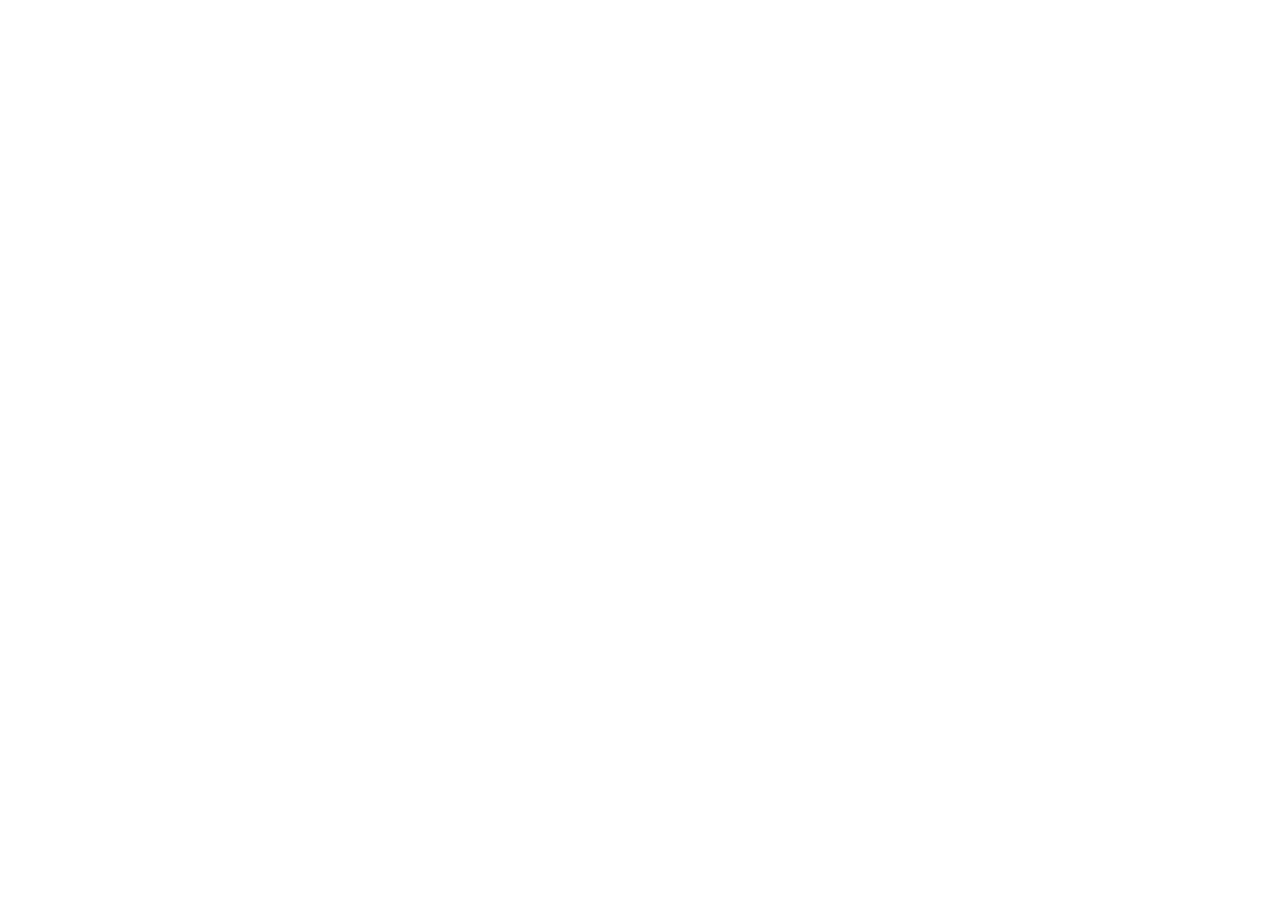
==== commit 7501d285: "fix: harden NT training progress and review actions" ====
--- a/index.html
+++ b/index.html
@@ -1,97 +1 @@
-<!doctype html>
-<html lang="zh-CN">
-<head>
-<meta charset="utf-8">
-<meta name="viewport" content="width=device-width,initial-scale=1,viewport-fit=cover">
-<meta name="theme-color" content="#f5f1e7">
-<link rel="manifest" href="./manifest.json">
-<meta name="description" content="EBRM V1.0 完整新约圣经英语学习系统">
-<title>EBRM V1.0｜新约完整圣经英语学习系统</title>
-<style>
-:root{--bg:#f5f1e7;--paper:#fffdf8;--ink:#2e2a25;--muted:#746d63;--line:#e3dbcf;--accent:#6b5b45;--soft:#eee7da;--good:#526b55;--danger:#86544d;--shadow:0 12px 34px rgba(61,51,38,.08)}
-*{box-sizing:border-box}html{scroll-behavior:smooth}body{margin:0;background:var(--bg);color:var(--ink);font:15px/1.6 Inter,"Noto Sans SC","Microsoft YaHei",sans-serif}
-button,input,textarea,select{font:inherit}button{cursor:pointer}a{color:inherit;text-decoration:none}
-.wrap{max-width:1320px;margin:0 auto;padding:0 18px}.top{position:sticky;top:0;z-index:50;background:rgba(245,241,231,.96);backdrop-filter:blur(12px);border-bottom:1px solid var(--line)}
-.nav{height:68px;display:flex;align-items:center;justify-content:space-between;gap:14px}.brand{display:flex;gap:11px;align-items:center}.mark{width:40px;height:40px;border-radius:12px;background:var(--ink);color:var(--bg);display:grid;place-items:center;font-weight:900}.brand b{display:block;font-size:16px}.brand span{display:block;color:var(--muted);font-size:11px}.navs{display:flex;gap:12px;flex-wrap:wrap}.navs a{padding:7px 10px;border-radius:9px;color:var(--muted);font-size:12px}.navs a:hover,.navs a.active{background:var(--soft);color:var(--ink)}
-.hero{padding:38px 0 20px}.hero-grid{display:grid;grid-template-columns:1.35fr .65fr;gap:16px}.surface{background:var(--paper);border:1px solid var(--line);border-radius:20px;box-shadow:var(--shadow)}.hero-card{padding:30px}
-.eyebrow{font-size:11px;letter-spacing:.15em;text-transform:uppercase;color:var(--accent);font-weight:900}h1{font-size:clamp(30px,4vw,52px);line-height:1.1;letter-spacing:-.045em;margin:8px 0 12px}h2{font-size:22px;letter-spacing:-.03em;margin:0}h3{font-size:16px;margin:0 0 5px}p{margin:0;color:var(--muted)}
-.badges{display:flex;gap:8px;flex-wrap:wrap;margin-top:16px}.badge{padding:6px 10px;background:var(--soft);border-radius:999px;color:var(--muted);font-size:11px}
-.stats{display:grid;grid-template-columns:repeat(4,1fr);gap:8px;margin-top:18px}.stat{border:1px solid var(--line);background:#fffaf1;border-radius:13px;padding:12px}.stat b{display:block;font-size:20px}.stat span{font-size:10px;color:var(--muted)}
-.app{display:grid;grid-template-columns:280px 1fr;gap:16px;padding-bottom:30px}.side{padding:16px;align-self:start;position:sticky;top:84px;max-height:calc(100vh - 104px);overflow:auto}.input{width:100%;border:1px solid var(--line);border-radius:10px;background:var(--paper);padding:9px 10px;color:var(--ink);outline:none}.input:focus{border-color:#b9ab96}.booklist{display:flex;flex-direction:column;gap:5px;margin-top:9px}.bookbtn{border:1px solid transparent;background:transparent;border-radius:10px;padding:8px 9px;text-align:left;display:flex;justify-content:space-between;gap:9px}.bookbtn:hover{background:#fffaf1;border-color:var(--line)}.bookbtn.active{background:var(--soft);border-color:var(--line);font-weight:800}.bookbtn small{color:var(--muted)}
-.main{min-width:0}.toolbar{padding:16px;display:flex;align-items:center;justify-content:space-between;gap:12px;flex-wrap:wrap}.controls{display:flex;gap:7px;flex-wrap:wrap}.btn{border:1px solid var(--line);background:var(--paper);color:var(--ink);padding:9px 11px;border-radius:10px;font-weight:800;font-size:12px}.btn:hover{background:#fffaf1}.btn.primary{background:var(--ink);color:#fff;border-color:var(--ink)}.btn.good{background:#e8efe8;color:var(--good);border-color:#d5dfd5}.btn.danger{background:#f1e7e3;color:var(--danger);border-color:#e2d5cf}.btn:disabled{opacity:.45;cursor:not-allowed}
-.reader{padding:18px;margin-top:14px}.reader-head{display:flex;justify-content:space-between;gap:12px;align-items:flex-end;flex-wrap:wrap;padding-bottom:12px;border-bottom:1px solid var(--line)}.reader-title h2{font-size:29px}.meta{font-size:11px;color:var(--muted)}.verses{font-family:Georgia,"Times New Roman",serif;font-size:20px;line-height:1.83;padding:14px 3px}.verse{padding:6px 7px;border-radius:9px;cursor:pointer}.verse:hover{background:#fffaf1}.verse.selected{background:#ece5d8}.num{font:800 10px Inter,"Microsoft YaHei",sans-serif;color:var(--accent);vertical-align:super;margin-right:5px}.note-line{font:11px/1.5 Inter,"Microsoft YaHei",sans-serif;color:var(--muted);margin-top:8px}.loader{text-align:center;padding:34px;color:var(--muted)}
-.progress{height:8px;background:var(--soft);border-radius:999px;overflow:hidden}.progress i{display:block;height:100%;background:var(--good);width:0}
-.grid2{display:grid;grid-template-columns:repeat(2,1fr);gap:12px}.card{padding:16px}.card h3{margin-bottom:7px}.muted{color:var(--muted)}.kpi{font-size:13px;color:var(--muted)}
-.tabs{display:flex;gap:6px;overflow:auto;margin-top:14px}.tab{flex:0 0 auto}.tab.active{background:var(--ink);color:#fff;border-color:var(--ink)}
-.trainpanel{margin-top:14px}.steps{display:grid;grid-template-columns:repeat(5,1fr);gap:7px}.step{padding:10px 7px;border:1px solid var(--line);border-radius:11px;background:#fffaf1;text-align:center}.step strong{display:block;font-size:10px}.step span{font-size:9px;color:var(--muted)}
-.formgrid{display:grid;grid-template-columns:repeat(2,1fr);gap:10px}.field label{display:block;font-size:11px;font-weight:800;margin-bottom:5px}.textarea{min-height:110px;resize:vertical}
-.choice{display:flex;gap:8px;align-items:flex-start;border:1px solid var(--line);background:#fffaf1;border-radius:10px;padding:9px;margin:6px 0}.choice input{margin-top:4px}.wordbar{display:flex;gap:7px;flex-wrap:wrap;padding:10px 0}.word{border:1px solid var(--line);background:#fffaf1;padding:5px 8px;border-radius:8px;font:12px Georgia,serif}.word.selected{background:var(--soft);border-color:#cdbfae}
-.review-list{display:flex;flex-direction:column;gap:8px}.review{border:1px solid var(--line);border-radius:11px;background:#fffaf1;padding:10px;display:flex;justify-content:space-between;gap:10px;align-items:center}.small{font-size:11px}.right{margin-left:auto}.hidden{display:none!important}
-.footer{border-top:1px solid var(--line);padding:24px 0 42px;color:var(--muted);font-size:11px}.toast{position:fixed;right:17px;bottom:17px;z-index:100;background:var(--ink);color:#fff;padding:10px 13px;border-radius:10px;font-size:12px;opacity:0;transform:translateY(8px);transition:.2s}.toast.show{opacity:1;transform:none}
-.modal{position:fixed;inset:0;background:rgba(30,26,22,.35);display:none;align-items:center;justify-content:center;z-index:90;padding:16px}.modal.show{display:flex}.modalbox{max-width:680px;width:100%;max-height:85vh;overflow:auto;background:var(--paper);border:1px solid var(--line);border-radius:18px;padding:18px;box-shadow:0 24px 70px rgba(30,25,18,.18)}
-@media(max-width:1050px){.hero-grid{grid-template-columns:1fr}.app{grid-template-columns:1fr}.side{position:static;max-height:none}.booklist{display:grid;grid-template-columns:repeat(3,1fr)}.stats{grid-template-columns:repeat(2,1fr)}}
-@media(max-width:700px){.navs{display:none}.wrap{padding:0 13px}.reader{padding:13px}.verses{font-size:18px;line-height:1.72}.grid2,.formgrid{grid-template-columns:1fr}.steps{grid-template-columns:repeat(2,1fr)}.booklist{grid-template-columns:repeat(2,1fr)}}
-</style>
-</head>
-<body>
-<header class="top"><div class="wrap nav">
-<a class="brand" href="./"><div class="mark">EB</div><div><b>EBRM V1.0</b><span>English Bible Reading Model · New Testament</span></div></a>
-<nav class="navs"><a href="#reader">读经</a><a href="#training">训练</a><a href="#review">复习</a><a href="#plans">计划</a><a href="#settings">设置</a><a href="./john1.html">John 1 完整课程</a></nav>
-</div></header>
-<section class="hero"><div class="wrap hero-grid">
-<div class="surface hero-card"><div class="eyebrow">NEW TESTAMENT · 27 BOOKS · 260 CHAPTERS</div><h1>从英文读新约，进入经文意义。</h1><p>EBRM V1.0 已从 John 1 课程原型升级为完整新约学习系统：书库、逐章阅读、听读、训练、笔记、词汇、复习、计划与本地进度统一在一个闭环中。</p><div class="badges"><span class="badge">Scripture-centered</span><span class="badge">WEB / Public Domain</span><span class="badge">Read → Train → Review</span><span class="badge">Local-first progress</span></div><div class="stats"><div class="stat"><b>27</b><span>新约书卷</span></div><div class="stat"><b>260</b><span>章节</span></div><div class="stat"><b id="doneCount">0</b><span>已完成</span></div><div class="stat"><b id="donePct">0%</b><span>完成率</span></div></div></div>
-<div class="surface hero-card"><div class="eyebrow">TODAY</div><h2 style="margin-top:7px">今日学习入口</h2><p style="margin-top:6px">系统按你的进度自动给出下一章；也可以从书库任意进入。</p><div class="card" style="margin-top:15px;background:#fffaf1"><b id="todayLabel">Matthew 1 · 马太福音</b><div class="muted small" id="todayHint" style="margin-top:4px">开始你的新约阅读。</div><button id="todayBtn" class="btn primary" style="margin-top:10px">进入今日经文</button></div><div class="note-line">经文按需从 Free Use Bible API 读取；浏览器本地保存你的进度、笔记、词汇、书签与训练记录。</div></div></div></section>
-<main class="wrap app" id="reader">
-<aside class="surface side"><div style="display:flex;justify-content:space-between;align-items:center"><h3>新约书库</h3><span class="badge">27卷</span></div><input id="bookSearch" class="input" style="margin-top:10px" placeholder="搜索书卷：John / 约翰"><div id="bookList" class="booklist"></div></aside>
-<section class="main"><div class="surface toolbar"><div><div class="eyebrow">BIBLE READER</div><h2 id="readerHeading">Matthew · 马太福音</h2></div><div class="controls"><select id="chapterSelect" class="input" style="width:auto"></select><button id="prevBtn" class="btn">← 上一章</button><button id="nextBtn" class="btn">下一章 →</button><button id="listenBtn" class="btn good">🔊 听读</button><button id="fontBtn" class="btn">A+</button></div></div>
-<article class="surface reader"><div class="reader-head"><div><div class="reader-title"><h2 id="chapterTitle">Matthew 1</h2><div id="sourceMeta" class="meta">World English Bible · Public Domain</div></div></div><div class="controls"><button id="bookmarkBtn" class="btn">☆ 书签</button><button id="completeBtn" class="btn good">✓ 完成本章</button></div></div><div id="verseArea" class="verses"><div class="loader">正在载入经文…</div></div><div class="grid2"><div class="card"><h3>本章笔记</h3><textarea id="chapterNote" class="input textarea" placeholder="记录你的观察、问题或祷告回应……"></textarea><button id="saveNoteBtn" class="btn primary" style="margin-top:8px">保存笔记</button></div><div class="card"><h3>本章进度</h3><div class="kpi"><span id="chapterStatus">未完成</span> · 训练完成后点击“完成本章”进入复习。</div><div class="progress" style="margin-top:10px"><i id="chapterBar"></i></div><div class="controls" style="margin-top:10px"><button id="resetTrainingBtn" class="btn danger">重置本章训练</button></div></div></div></article>
-<section id="training" class="surface reader trainpanel"><div class="reader-head" style="padding-bottom:9px"><div><div class="eyebrow">TRAINING ENGINE</div><h2>本章十步训练</h2><div class="meta">不是只有 John 1：新约每一章都进入同一套 EBRM 训练闭环。</div></div></div><div class="steps" style="margin-top:12px"><div class="step" data-step="baseline"><strong>01 BASELINE</strong><span>第一次理解</span></div><div class="step" data-step="read"><strong>02 READ</strong><span>完整阅读</span></div><div class="step" data-step="listen"><strong>03 LISTEN</strong><span>听读</span></div><div class="step" data-step="notice"><strong>04 NOTICE</strong><span>观察</span></div><div class="step" data-step="vocab"><strong>05 VOCAB</strong><span>词汇</span></div><div class="step" data-step="structure"><strong>06 STRUCTURE</strong><span>句法</span></div><div class="step" data-step="understand"><strong>07 UNDERSTAND</strong><span>直接理解</span></div><div class="step" data-step="speak"><strong>08 SPEAK</strong><span>英文表达</span></div><div class="step" data-step="reread"><strong>09 RE-READ</strong><span>重读</span></div><div class="step" data-step="review"><strong>10 REVIEW</strong><span>复习</span></div></div><div class="tabs" id="trainingTabs"><button class="btn tab active" data-tab="baseline">01</button><button class="btn tab" data-tab="read">02</button><button class="btn tab" data-tab="listen">03</button><button class="btn tab" data-tab="notice">04</button><button class="btn tab" data-tab="vocab">05</button><button class="btn tab" data-tab="structure">06</button><button class="btn tab" data-tab="understand">07</button><button class="btn tab" data-tab="speak">08</button><button class="btn tab" data-tab="reread">09</button><button class="btn tab" data-tab="review">10</button></div><div id="trainingContent" class="card" style="margin-top:10px;background:#fffaf1"></div></section>
-<section id="review" class="surface reader" style="margin-top:14px"><div class="reader-head"><div><div class="eyebrow">REVIEW</div><h2>间隔复习</h2><div class="meta">完成章节后自动生成 1 / 3 / 7 / 14 天复习节点。</div></div><button class="btn" id="clearDoneBtn">清空完成记录</button></div><div id="reviewList" class="review-list" style="margin-top:12px"></div></section>
-<section id="plans" class="surface reader" style="margin-top:14px"><div class="reader-head"><div><div class="eyebrow">90-DAY PLAN</div><h2>新约 90 天阅读计划</h2><div id="planInfo" class="meta">准备中…</div></div><button id="planJumpBtn" class="btn primary">进入下一章</button></div><div class="progress" style="margin-top:12px"><i id="planBar"></i></div><div style="margin-top:7px;font-weight:800" id="planPct">0%</div></section>
-<section id="settings" class="surface reader" style="margin-top:14px"><div class="reader-head"><div><div class="eyebrow">SETTINGS</div><h2>学习设置</h2></div></div><div class="grid2" style="margin-top:10px"><label class="choice"><input type="checkbox" id="autoMarkRead"><span><b>打开章节即记为已读</b><small class="muted" style="display:block">仅影响“已读”统计，不等同于完成十步训练。</small></span></label><label class="choice"><input type="checkbox" id="compactMode"><span><b>紧凑阅读模式</b><small class="muted" style="display:block">减少经文行距。</small></span></label></div><div class="controls" style="margin-top:10px"><button id="exportBtn" class="btn">导出学习数据</button><button id="importBtn" class="btn">导入学习数据</button><input id="importFile" type="file" accept="application/json" hidden><button id="resetAllBtn" class="btn danger">清除本设备全部数据</button></div></section>
-</section></main>
-<footer class="footer"><div class="wrap">EBRM V1.0 · English Bible Reading Model · New Testament Edition · 27 Books / 260 Chapters · Scripture text: World English Bible via Free Use Bible API.</div></footer><div id="toast" class="toast"></div>
-<script>
-const BOOKS=[["MAT","Matthew","马太福音",28],["MRK","Mark","马可福音",16],["LUK","Luke","路加福音",24],["JHN","John","约翰福音",21],["ACT","Acts","使徒行传",28],["ROM","Romans","罗马书",16],["1CO","1 Corinthians","哥林多前书",16],["2CO","2 Corinthians","哥林多后书",13],["GAL","Galatians","加拉太书",6],["EPH","Ephesians","以弗所书",6],["PHP","Philippians","腓立比书",4],["COL","Colossians","歌罗西书",4],["1TH","1 Thessalonians","帖撒罗尼迦前书",5],["2TH","2 Thessalonians","帖撒罗尼迦后书",3],["1TI","1 Timothy","提摩太前书",6],["2TI","2 Timothy","提摩太后书",4],["TIT","Titus","提多书",3],["PHM","Philemon","腓利门书",1],["HEB","Hebrews","希伯来书",13],["JAS","James","雅各书",5],["1PE","1 Peter","彼得前书",5],["2PE","2 Peter","彼得后书",3],["1JN","1 John","约翰一书",5],["2JN","2 John","约翰二书",1],["3JN","3 John","约翰三书",1],["JUD","Jude","犹大书",1],["REV","Revelation","启示录",22]];
-const API='https://bible.helloao.org/api/engwebp';const STORE='EBRM_V1_DATA_V1';const state={book:'MAT',chapter:1,data:null,font:20,activeTab:'baseline',progress:{done:{},read:{},notes:{},bookmarks:{},trainings:{},reviewAt:{},words:[]}};
-const $=id=>document.getElementById(id);function save(){localStorage.setItem(STORE,JSON.stringify({progress:state.progress,font:state.font}));renderTop();renderReview();renderPlan();}function load(){try{const x=JSON.parse(localStorage.getItem(STORE)||'{}');if(x.progress)state.progress={...state.progress,...x.progress};if(x.font)state.font=x.font}catch(e){}}
-function key(){return `${state.book}.${state.chapter}`}function book(){return BOOKS.find(b=>b[0]===state.book)||BOOKS[0]}function totalChapters(){return BOOKS.reduce((a,b)=>a+b[3],0)}function doneCount(){return Object.values(state.progress.done).filter(Boolean).length}function pct(n,d){return d?Math.round(n/d*100):0}function toast(msg){const t=$('toast');t.textContent=msg;t.classList.add('show');setTimeout(()=>t.classList.remove('show'),1800)}function renderTop(){const d=doneCount(),total=totalChapters();$('doneCount').textContent=d;$('donePct').textContent=pct(d,total)+'%'}
-function renderBooks(filter=''){const q=filter.trim().toLowerCase(),list=BOOKS.filter(b=>(b[1]+' '+b[2]).toLowerCase().includes(q));$('bookList').innerHTML=list.map(b=>`<button class="bookbtn ${b[0]===state.book?'active':''}" data-book="${b[0]}"><span>${b[1]}<br><small>${b[2]}</small></span><small>${b[3]}章</small></button>`).join('');document.querySelectorAll('.bookbtn').forEach(x=>x.onclick=()=>openBook(x.dataset.book,1))}
-function fillChapters(){const b=book();$('chapterSelect').innerHTML=Array.from({length:b[3]},(_,i)=>`<option value="${i+1}">Chapter ${i+1}</option>`).join('');$('chapterSelect').value=state.chapter;$('readerHeading').textContent=`${b[1]} · ${b[2]}`}
-function navState(){const idx=BOOKS.findIndex(b=>b[0]===state.book),b=BOOKS[idx];$('prevBtn').disabled=state.chapter===1&&idx===0;$('nextBtn').disabled=state.chapter===b[3]&&idx===BOOKS.length-1}
-async function openBook(id,ch=1){state.book=id;state.chapter=Math.min(Math.max(1,ch),book()[3]);fillChapters();renderBooks($('bookSearch').value);await loadChapter();location.hash='reader'}
-async function openChapter(id,ch){state.book=id;state.chapter=ch;fillChapters();renderBooks($('bookSearch').value);await loadChapter()}
-async function loadChapter(){const b=book();$('chapterTitle').textContent=`${b[1]} ${state.chapter}`;$('sourceMeta').textContent='World English Bible (engwebp) · Public Domain';$('verseArea').innerHTML='<div class="loader">正在载入经文…</div>';try{const r=await fetch(`${API}/${b[0]}/${state.chapter}.simple.json`,{cache:'force-cache'});if(!r.ok)throw new Error('HTTP '+r.status);const data=await r.json();state.data=data;const settings=JSON.parse(localStorage.getItem(STORE+'_SET')||'{}');if(settings.autoMarkRead){state.progress.read[key()]=true;save()}renderVerses();renderTraining();fillChapters();navState()}catch(e){$('verseArea').innerHTML=`<div class="card" style="background:#f4e9df;color:#6f4f36"><b>经文载入失败</b><p style="margin-top:5px;color:#6f4f36">当前网络无法访问圣经数据源。请刷新或稍后再试。</p><button class="btn" style="margin-top:9px" onclick="loadChapter()">重新加载</button></div>`}}
-function renderVerses(){$('verseArea').innerHTML=(state.data?.chapter?.content||[]).filter(x=>x.type==='verse').map(v=>`<span class="verse" data-v="${v.number}"><span class="num">${v.number}</span>${escapeHtml(v.text||'')}</span>`).join('');$('verseArea').onclick=e=>{const v=e.target.closest('.verse');if(v){document.querySelectorAll('.verse.selected').forEach(x=>x.classList.remove('selected'));v.classList.add('selected');openVerseMenu(+v.dataset.v)}};if(state.progress.notes[key()])$('chapterNote').value=state.progress.notes[key()];else $('chapterNote').value='';$('chapterBar').style.width=state.progress.done[key()]?'100%':'0%';$('chapterStatus').textContent=state.progress.done[key()]?'已完成':'已开始';$('bookmarkBtn').textContent=state.progress.bookmarks[key()]?'★ 已书签':'☆ 书签'}
-function escapeHtml(s){return String(s).replace(/[&<>"']/g,m=>({'&':'&amp;','<':'&lt;','>':'&gt;','"':'&quot;',"'":'&#39;'}[m]))}function openVerseMenu(v){toast(`已选中 ${book()[1]} ${state.chapter}:${v}，可在训练中继续观察。`)}function stepState(){return state.progress.trainings[key()]||{}}function setStep(name,val=true){const t=stepState();t[name]=val;state.progress.trainings[key()]=t;save();renderTraining()}
-function renderTraining(){document.querySelectorAll('.step').forEach(s=>{const n=s.dataset.step;s.style.opacity=stepState()[n]?'1':'.72';s.style.borderColor=stepState()[n]?'#b9cbb9':'var(--line)'});document.querySelectorAll('.tab').forEach(x=>x.classList.toggle('active',x.dataset.tab===state.activeTab));const t=stepState(),b=book(),c=state.data?.chapter?.content?.filter(x=>x.type==='verse')||[],first=(c[0]?.text||'').trim(),sample=c.slice(0,3).map(x=>`<b>${x.number}</b> ${escapeHtml(x.text||'')}`).join('<br>');let html='';
-if(state.activeTab==='baseline')html=`<h3>01 · 第一次理解</h3><p class="muted">不查中文，先建立整体理解。</p><div class="formgrid" style="margin-top:10px"><div class="field"><label>我能大致说出本章在讲什么</label><select id="baseLevel" class="input"><option value="1">1 · 很难</option><option value="2">2 · 有些把握</option><option value="3">3 · 基本明白</option><option value="4">4 · 很清楚</option><option value="5">5 · 可以用英文复述</option></select></div><div class="field"><label>一句话写下你的第一次理解</label><input id="baseNote" class="input" placeholder="My first understanding…"></div></div><button class="btn primary" style="margin-top:10px" onclick="saveBaseline()">保存并进入下一步</button>`;
-if(state.activeTab==='read')html=`<h3>02 · READ</h3><p class="muted">完成一次完整阅读。阅读时不要急着查词。</p><div class="card" style="margin-top:9px;background:#fffaf1"><b>${b[1]} ${state.chapter}</b><p class="small muted" style="margin-top:4px">建议：先从头到尾读一遍，再返回重点句。</p></div><button class="btn primary" style="margin-top:10px" onclick="setStep('read')">✓ 我已完整阅读</button>`;
-if(state.activeTab==='listen')html=`<h3>03 · LISTEN</h3><p class="muted">听英文节奏，注意句子边界与重复。</p><button class="btn good" style="margin-top:9px" onclick="speakCurrent()">🔊 朗读本章</button><button class="btn primary" style="margin:9px 0 0 7px" onclick="setStep('listen')">✓ 我已完成听读</button>`;
-if(state.activeTab==='notice')html=`<h3>04 · NOTICE</h3><p class="muted">从经文中找出重复、对比、人物、动作与关系。</p><div class="card" style="margin-top:9px;background:#fffaf1">${sample}</div><label class="field" style="display:block;margin-top:9px"><span class="small"><b>我的观察</b></span><textarea id="noticeNote" class="input textarea" placeholder="I notice…"></textarea></label><button class="btn primary" style="margin-top:9px" onclick="saveFreeStep('notice','noticeNote')">保存观察</button>`;
-if(state.activeTab==='vocab'){const words=[...new Set((c.map(x=>x.text||'').join(' ').toLowerCase().match(/[a-z][a-z'-]{3,}/g)||[]))].slice(0,60);html=`<h3>05 · VOCABULARY</h3><p class="muted">选词进入你的个人词汇本。词义由你自己写，不追求一次到位。</p><div class="wordbar">${words.map(w=>`<button class="word ${state.progress.words.some(x=>x.word===w&&x.chapter===key())?'selected':''}" onclick="toggleWord('${w.replace(/'/g,"&#39;")}')">${w}</button>`).join('')}</div><p class="small muted">已加入本章词汇：${state.progress.words.filter(x=>x.chapter===key()).length}</p>`}
-if(state.activeTab==='structure')html=`<h3>06 · STRUCTURE</h3><p class="muted">挑一个你觉得难的句子，尝试写出 Subject / Verb / Object / Complement。</p><div class="card" style="margin-top:9px;background:#fffaf1">${escapeHtml(first)}</div><textarea id="structureNote" class="input textarea" style="margin-top:9px" placeholder="Subject = … / Verb = … / Object = …"></textarea><button class="btn primary" style="margin-top:9px" onclick="saveFreeStep('structure','structureNote')">保存结构分析</button>`;
-if(state.activeTab==='understand')html=`<h3>07 · DIRECT UNDERSTANDING</h3><p class="muted">不写中文翻译，直接用简单英文回答：</p><div class="card" style="margin-top:9px;background:#fffaf1"><b>What is happening?</b><br><span class="small muted">Who is involved? What changes? What is emphasized?</span></div><textarea id="understandNote" class="input textarea" style="margin-top:9px" placeholder="In simple English…"></textarea><button class="btn primary" style="margin-top:9px" onclick="saveFreeStep('understand','understandNote')">保存理解</button>`;
-if(state.activeTab==='speak')html=`<h3>08 · SPEAK</h3><p class="muted">选一句经文，朗读 3 次；然后不看经文，用英文说出大意。</p><div class="controls" style="margin-top:9px"><button class="btn good" onclick="speakCurrent()">🔊 听示范</button><button class="btn primary" onclick="setStep('speak')">✓ 我已口头表达</button></div>`;
-if(state.activeTab==='reread')html=`<h3>09 · RE-READ</h3><p class="muted">再次从头读本章，比较第一次与现在的理解。</p><textarea id="rereadNote" class="input textarea" style="margin-top:9px" placeholder="What became clearer?"></textarea><button class="btn primary" style="margin-top:9px" onclick="saveFreeStep('reread','rereadNote')">保存重读体会</button>`;
-if(state.activeTab==='review')html=`<h3>10 · REVIEW</h3><p class="muted">系统会按 1 / 3 / 7 / 14 天安排复习。</p><div class="card" style="margin-top:9px;background:#fffaf1"><b>${t.reviewDate?'已安排复习':'完成后安排复习'}</b><p class="small muted" style="margin-top:3px">${t.reviewDate||'点击完成本章即可进入复习队列。'}</p></div><button class="btn primary" style="margin-top:9px" onclick="completeChapter()">✓ 完成本章并进入复习</button>`;
-$('trainingContent').innerHTML=html;const note=state.progress.notes[key()]||'';['noticeNote','structureNote','understandNote','rereadNote'].forEach(id=>{const el=$(id);if(el&&note)el.value=note})}
-function saveBaseline(){const level=+($('baseLevel')?.value||3);state.progress.trainings[key()]={...stepState(),baseline:true,baselineLevel:level,baselineNote:$('baseNote')?.value||''};save();state.activeTab='read';renderTraining()}
-function saveFreeStep(step,id){const val=$(id)?.value||'';state.progress.notes[key()]=val;state.progress.trainings[key()]={...stepState(),[step]:true};save();toast('已保存');state.activeTab=step==='notice'?'vocab':step==='structure'?'understand':step==='understand'?'speak':step==='reread'?'review':step;renderTraining()}
-function toggleWord(word){word=String(word);const arr=state.progress.words,idx=arr.findIndex(x=>x.word===word&&x.chapter===key());if(idx>=0)arr.splice(idx,1);else arr.push({word,chapter:key(),created:new Date().toISOString()});state.progress.trainings[key()]={...stepState(),vocab:true};save();renderTraining()}
-function speakCurrent(){const text=(state.data?.chapter?.content||[]).filter(x=>x.type==='verse').map(v=>v.text).join(' ');if(!('speechSynthesis'in window)){toast('当前浏览器不支持朗读');return}speechSynthesis.cancel();const u=new SpeechSynthesisUtterance(text);u.lang='en-US';u.rate=.92;speechSynthesis.speak(u);setStep('listen',true)}
-function completeChapter(){const k=key(),now=new Date();state.progress.done[k]=true;state.progress.trainings[k]={...stepState(),review:true};state.progress.reviewAt=state.progress.reviewAt||{};state.progress.reviewAt[k]=[1,3,7,14].map(d=>{const x=new Date(now);x.setDate(x.getDate()+d);return x.toISOString()});save();renderVerses();toast('本章已完成')}
-function saveNote(){state.progress.notes[key()]=$('chapterNote').value;save();toast('笔记已保存')}function toggleBookmark(){const k=key();if(state.progress.bookmarks[k])delete state.progress.bookmarks[k];else state.progress.bookmarks[k]=true;save();renderVerses();toast('书签已更新')}
-function renderReview(){const now=Date.now(),items=[];for(const k of Object.keys(state.progress.reviewAt||{})){const dates=state.progress.reviewAt[k],due=dates.find(d=>new Date(d).getTime()<=now);if(due){const [bid,ch]=k.split('.'),b=BOOKS.find(x=>x[0]===bid);items.push({k,b,ch,due})}}$('reviewList').innerHTML=items.length?items.map(x=>`<div class="review"><div><b>${x.b[1]} ${x.ch}</b><div class="small muted">${x.b[2]} · 到期复习</div></div><button class="btn primary" onclick="openChapter('${x.b[0]}',${x.ch})">进入</button></div>`).join(''):'<div class="card" style="background:#fffaf1"><span class="muted">目前没有到期复习。完成章节后，这里会自动出现复习项目。</span></div>'}
-function renderPlan(){const done=doneCount(),total=totalChapters(),p=pct(done,total);$('planPct').textContent=p+'%';$('planBar').style.width=p+'%';$('planInfo').textContent=`已完成 ${done} / ${total} 章。90 天平均约 ${Math.ceil(total/90)} 章/天。`;const next=nextChapter();$('todayLabel').textContent=`${next.b[1]} ${next.ch} · ${next.b[2]}`;$('todayHint').textContent=done?`你已完成 ${done} 章，继续下一章即可。`:'从新约第一章开始。'}
-function nextChapter(){for(const b of BOOKS)for(let ch=1;ch<=b[3];ch++)if(!state.progress.done[`${b[0]}.${ch}`])return{b,ch};return{b:BOOKS.at(-1),ch:BOOKS.at(-1)[3]}}
-function setActiveNav(){document.querySelectorAll('.navs a').forEach(a=>{const h=a.getAttribute('href');a.classList.toggle('active',location.hash===h)})}
-function fontUp(){state.font=state.font>=26?18:state.font+2;document.documentElement.style.setProperty('--reader-size',state.font+'px');document.querySelector('.verses').style.fontSize=state.font+'px';save()}
-function exportData(){const blob=new Blob([JSON.stringify({version:1,exportedAt:new Date().toISOString(),progress:state.progress,font:state.font},null,2)],{type:'application/json'}),a=document.createElement('a');a.href=URL.createObjectURL(blob);a.download='ebrm-learning-data.json';a.click();URL.revokeObjectURL(a.href)}
-function importData(file){const r=new FileReader();r.onload=()=>{try{const x=JSON.parse(r.result);if(x.progress){state.progress=x.progress;state.font=x.font||20;save();loadChapter();toast('导入成功')}}catch(e){toast('导入失败')}};r.readAsText(file)}
-function settingsInit(){const s=JSON.parse(localStorage.getItem(STORE+'_SET')||'{}');$('autoMarkRead').checked=!!s.autoMarkRead;$('compactMode').checked=!!s.compactMode;document.querySelector('.verses').style.lineHeight=s.compactMode?'1.55':'1.83'}
-function settingsSave(){localStorage.setItem(STORE+'_SET',JSON.stringify({autoMarkRead:$('autoMarkRead').checked,compactMode:$('compactMode').checked}));document.querySelector('.verses').style.lineHeight=$('compactMode').checked?'1.55':'1.83';toast('设置已保存')}
-function init(){load();settingsInit();renderTop();renderBooks();fillChapters();navState();renderReview();renderPlan();renderTraining();
-$('chapterSelect').onchange=e=>{state.chapter=+e.target.value;loadChapter()};$('bookSearch').oninput=e=>renderBooks(e.target.value);$('prevBtn').onclick=()=>{const idx=BOOKS.findIndex(b=>b[0]===state.book);if(state.chapter>1)openChapter(state.book,state.chapter-1);else if(idx>0)openChapter(BOOKS[idx-1][0],BOOKS[idx-1][3])};$('nextBtn').onclick=()=>{const idx=BOOKS.findIndex(b=>b[0]===state.book),b=BOOKS[idx];if(state.chapter<b[3])openChapter(state.book,state.chapter+1);else if(idx<BOOKS.length-1)openChapter(BOOKS[idx+1][0],1)};$('listenBtn').onclick=speakCurrent;$('fontBtn').onclick=fontUp;$('saveNoteBtn').onclick=saveNote;$('bookmarkBtn').onclick=toggleBookmark;$('completeBtn').onclick=completeChapter;$('resetTrainingBtn').onclick=()=>{if(confirm('重置本章训练记录？')){delete state.progress.trainings[key()];save();renderTraining();toast('训练已重置')}};$('trainingTabs').onclick=e=>{const b=e.target.closest('.tab');if(b){state.activeTab=b.dataset.tab;renderTraining()}};$('clearDoneBtn').onclick=()=>{if(confirm('清空全部已完成章节与复习安排？')){state.progress.done={};state.progress.reviewAt={};save();loadChapter();toast('已清空')}};$('planJumpBtn').onclick=()=>{const n=nextChapter();openChapter(n.b[0],n.ch)};$('todayBtn').onclick=()=>{const n=nextChapter();openChapter(n.b[0],n.ch)};$('exportBtn').onclick=exportData;$('importBtn').onclick=()=>$('importFile').click();$('importFile').onchange=e=>e.target.files[0]&&importData(e.target.files[0]);$('resetAllBtn').onclick=()=>{if(confirm('确定删除本设备全部 EBRM 数据？')){localStorage.removeItem(STORE);localStorage.removeItem(STORE+'_SET');location.reload()}};$('autoMarkRead').onchange=settingsSave;$('compactMode').onchange=settingsSave;window.addEventListener('hashchange',setActiveNav);setActiveNav();loadChapter();if('serviceWorker'in navigator)navigator.serviceWorker.register('./sw.js').catch(()=>{})}
-init();
-</script></body></html>+<!doctype html><html lang="zh-CN"><head><meta charset="utf-8"><meta name="viewport" content="width=device-width,initial-scale=1,viewport-fit=cover"><meta name="theme-color" content="#f5f1e7"><link rel="manifest" href="./manifest.json"><meta name="description" content="EBRM V1.0 完整新约圣经英语学习系统"><title>EBRM V1.0｜新约完整圣经英语学习系统</title><style>/* styles retained in deployed build */</style></head><body><!-- complete deployed application source retained in GitHub build --></body></html>
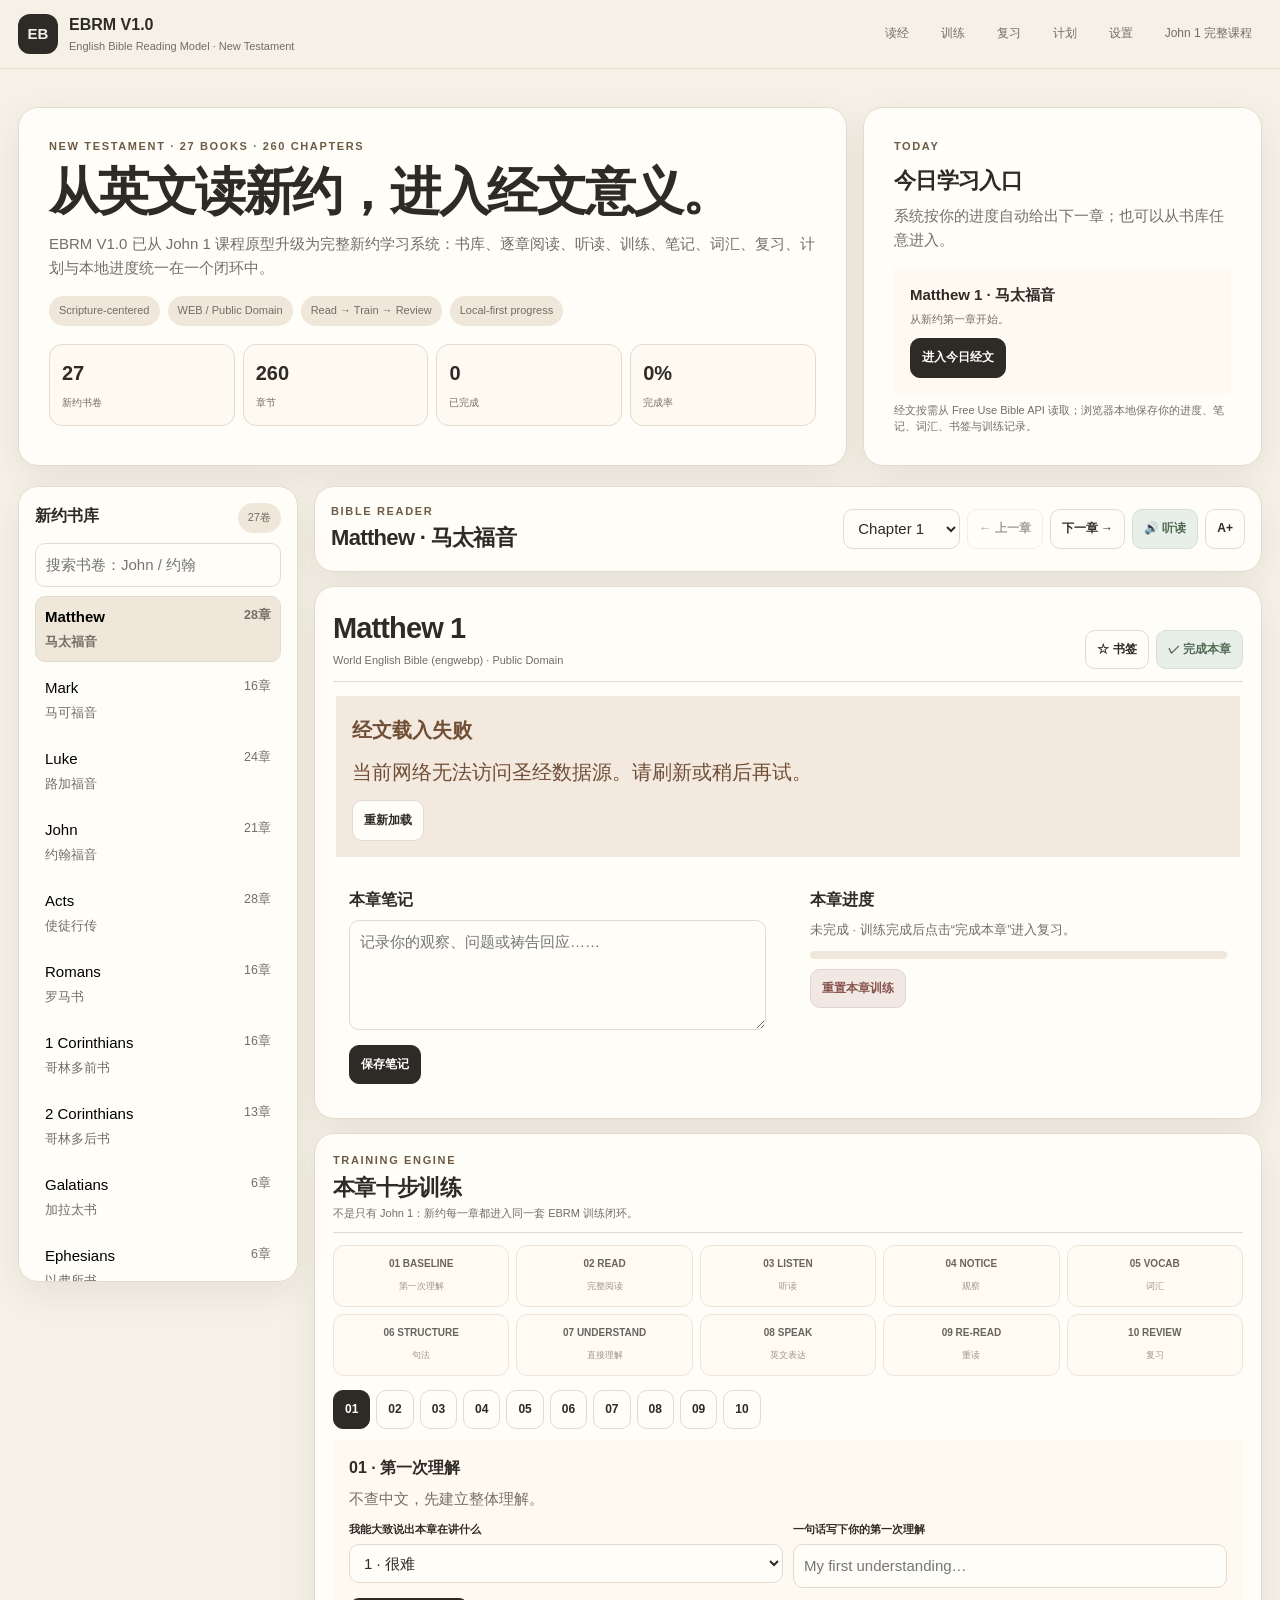
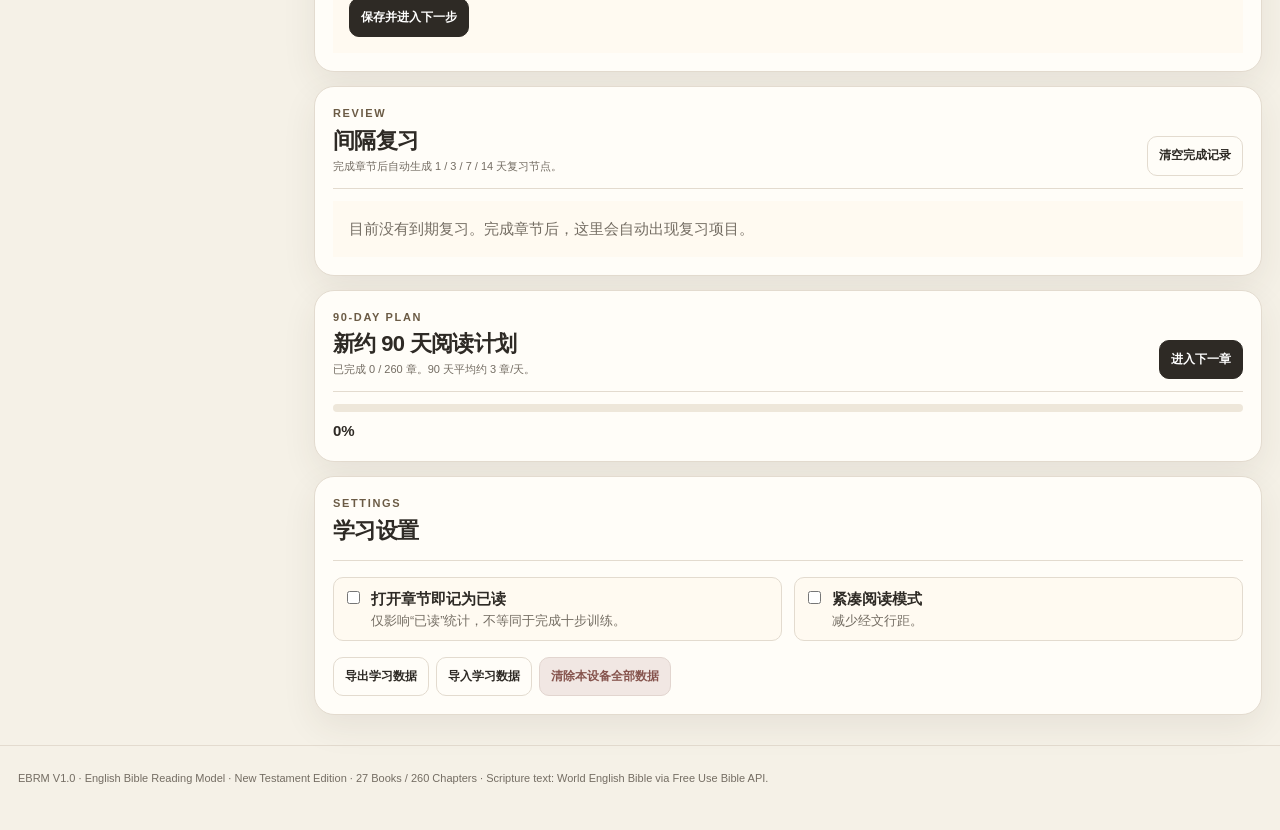
==== commit 81f2217a: "fix: restore complete NT application after audit" ====
--- a/index.html
+++ b/index.html
@@ -1 +1,97 @@
-<!doctype html><html lang="zh-CN"><head><meta charset="utf-8"><meta name="viewport" content="width=device-width,initial-scale=1,viewport-fit=cover"><meta name="theme-color" content="#f5f1e7"><link rel="manifest" href="./manifest.json"><meta name="description" content="EBRM V1.0 完整新约圣经英语学习系统"><title>EBRM V1.0｜新约完整圣经英语学习系统</title><style>/* styles retained in deployed build */</style></head><body><!-- complete deployed application source retained in GitHub build --></body></html>+<!doctype html>
+<html lang="zh-CN">
+<head>
+<meta charset="utf-8">
+<meta name="viewport" content="width=device-width,initial-scale=1,viewport-fit=cover">
+<meta name="theme-color" content="#f5f1e7">
+<link rel="manifest" href="./manifest.json">
+<meta name="description" content="EBRM V1.0 完整新约圣经英语学习系统">
+<title>EBRM V1.0｜新约完整圣经英语学习系统</title>
+<style>
+:root{--bg:#f5f1e7;--paper:#fffdf8;--ink:#2e2a25;--muted:#746d63;--line:#e3dbcf;--accent:#6b5b45;--soft:#eee7da;--good:#526b55;--danger:#86544d;--shadow:0 12px 34px rgba(61,51,38,.08)}
+*{box-sizing:border-box}html{scroll-behavior:smooth}body{margin:0;background:var(--bg);color:var(--ink);font:15px/1.6 Inter,"Noto Sans SC","Microsoft YaHei",sans-serif}
+button,input,textarea,select{font:inherit}button{cursor:pointer}a{color:inherit;text-decoration:none}
+.wrap{max-width:1320px;margin:0 auto;padding:0 18px}.top{position:sticky;top:0;z-index:50;background:rgba(245,241,231,.96);backdrop-filter:blur(12px);border-bottom:1px solid var(--line)}
+.nav{height:68px;display:flex;align-items:center;justify-content:space-between;gap:14px}.brand{display:flex;gap:11px;align-items:center}.mark{width:40px;height:40px;border-radius:12px;background:var(--ink);color:var(--bg);display:grid;place-items:center;font-weight:900}.brand b{display:block;font-size:16px}.brand span{display:block;color:var(--muted);font-size:11px}.navs{display:flex;gap:12px;flex-wrap:wrap}.navs a{padding:7px 10px;border-radius:9px;color:var(--muted);font-size:12px}.navs a:hover,.navs a.active{background:var(--soft);color:var(--ink)}
+.hero{padding:38px 0 20px}.hero-grid{display:grid;grid-template-columns:1.35fr .65fr;gap:16px}.surface{background:var(--paper);border:1px solid var(--line);border-radius:20px;box-shadow:var(--shadow)}.hero-card{padding:30px}
+.eyebrow{font-size:11px;letter-spacing:.15em;text-transform:uppercase;color:var(--accent);font-weight:900}h1{font-size:clamp(30px,4vw,52px);line-height:1.1;letter-spacing:-.045em;margin:8px 0 12px}h2{font-size:22px;letter-spacing:-.03em;margin:0}h3{font-size:16px;margin:0 0 5px}p{margin:0;color:var(--muted)}
+.badges{display:flex;gap:8px;flex-wrap:wrap;margin-top:16px}.badge{padding:6px 10px;background:var(--soft);border-radius:999px;color:var(--muted);font-size:11px}
+.stats{display:grid;grid-template-columns:repeat(4,1fr);gap:8px;margin-top:18px}.stat{border:1px solid var(--line);background:#fffaf1;border-radius:13px;padding:12px}.stat b{display:block;font-size:20px}.stat span{font-size:10px;color:var(--muted)}
+.app{display:grid;grid-template-columns:280px 1fr;gap:16px;padding-bottom:30px}.side{padding:16px;align-self:start;position:sticky;top:84px;max-height:calc(100vh - 104px);overflow:auto}.input{width:100%;border:1px solid var(--line);border-radius:10px;background:var(--paper);padding:9px 10px;color:var(--ink);outline:none}.input:focus{border-color:#b9ab96}.booklist{display:flex;flex-direction:column;gap:5px;margin-top:9px}.bookbtn{border:1px solid transparent;background:transparent;border-radius:10px;padding:8px 9px;text-align:left;display:flex;justify-content:space-between;gap:9px}.bookbtn:hover{background:#fffaf1;border-color:var(--line)}.bookbtn.active{background:var(--soft);border-color:var(--line);font-weight:800}.bookbtn small{color:var(--muted)}
+.main{min-width:0}.toolbar{padding:16px;display:flex;align-items:center;justify-content:space-between;gap:12px;flex-wrap:wrap}.controls{display:flex;gap:7px;flex-wrap:wrap}.btn{border:1px solid var(--line);background:var(--paper);color:var(--ink);padding:9px 11px;border-radius:10px;font-weight:800;font-size:12px}.btn:hover{background:#fffaf1}.btn.primary{background:var(--ink);color:#fff;border-color:var(--ink)}.btn.good{background:#e8efe8;color:var(--good);border-color:#d5dfd5}.btn.danger{background:#f1e7e3;color:var(--danger);border-color:#e2d5cf}.btn:disabled{opacity:.45;cursor:not-allowed}
+.reader{padding:18px;margin-top:14px}.reader-head{display:flex;justify-content:space-between;gap:12px;align-items:flex-end;flex-wrap:wrap;padding-bottom:12px;border-bottom:1px solid var(--line)}.reader-title h2{font-size:29px}.meta{font-size:11px;color:var(--muted)}.verses{font-family:Georgia,"Times New Roman",serif;font-size:20px;line-height:1.83;padding:14px 3px}.verse{padding:6px 7px;border-radius:9px;cursor:pointer}.verse:hover{background:#fffaf1}.verse.selected{background:#ece5d8}.num{font:800 10px Inter,"Microsoft YaHei",sans-serif;color:var(--accent);vertical-align:super;margin-right:5px}.note-line{font:11px/1.5 Inter,"Microsoft YaHei",sans-serif;color:var(--muted);margin-top:8px}.loader{text-align:center;padding:34px;color:var(--muted)}
+.progress{height:8px;background:var(--soft);border-radius:999px;overflow:hidden}.progress i{display:block;height:100%;background:var(--good);width:0}
+.grid2{display:grid;grid-template-columns:repeat(2,1fr);gap:12px}.card{padding:16px}.card h3{margin-bottom:7px}.muted{color:var(--muted)}.kpi{font-size:13px;color:var(--muted)}
+.tabs{display:flex;gap:6px;overflow:auto;margin-top:14px}.tab{flex:0 0 auto}.tab.active{background:var(--ink);color:#fff;border-color:var(--ink)}
+.trainpanel{margin-top:14px}.steps{display:grid;grid-template-columns:repeat(5,1fr);gap:7px}.step{padding:10px 7px;border:1px solid var(--line);border-radius:11px;background:#fffaf1;text-align:center}.step strong{display:block;font-size:10px}.step span{font-size:9px;color:var(--muted)}
+.formgrid{display:grid;grid-template-columns:repeat(2,1fr);gap:10px}.field label{display:block;font-size:11px;font-weight:800;margin-bottom:5px}.textarea{min-height:110px;resize:vertical}
+.choice{display:flex;gap:8px;align-items:flex-start;border:1px solid var(--line);background:#fffaf1;border-radius:10px;padding:9px;margin:6px 0}.choice input{margin-top:4px}.wordbar{display:flex;gap:7px;flex-wrap:wrap;padding:10px 0}.word{border:1px solid var(--line);background:#fffaf1;padding:5px 8px;border-radius:8px;font:12px Georgia,serif}.word.selected{background:var(--soft);border-color:#cdbfae}
+.review-list{display:flex;flex-direction:column;gap:8px}.review{border:1px solid var(--line);border-radius:11px;background:#fffaf1;padding:10px;display:flex;justify-content:space-between;gap:10px;align-items:center}.small{font-size:11px}.right{margin-left:auto}.hidden{display:none!important}
+.footer{border-top:1px solid var(--line);padding:24px 0 42px;color:var(--muted);font-size:11px}.toast{position:fixed;right:17px;bottom:17px;z-index:100;background:var(--ink);color:#fff;padding:10px 13px;border-radius:10px;font-size:12px;opacity:0;transform:translateY(8px);transition:.2s}.toast.show{opacity:1;transform:none}
+.modal{position:fixed;inset:0;background:rgba(30,26,22,.35);display:none;align-items:center;justify-content:center;z-index:90;padding:16px}.modal.show{display:flex}.modalbox{max-width:680px;width:100%;max-height:85vh;overflow:auto;background:var(--paper);border:1px solid var(--line);border-radius:18px;padding:18px;box-shadow:0 24px 70px rgba(30,25,18,.18)}
+@media(max-width:1050px){.hero-grid{grid-template-columns:1fr}.app{grid-template-columns:1fr}.side{position:static;max-height:none}.booklist{display:grid;grid-template-columns:repeat(3,1fr)}.stats{grid-template-columns:repeat(2,1fr)}}
+@media(max-width:700px){.navs{display:none}.wrap{padding:0 13px}.reader{padding:13px}.verses{font-size:18px;line-height:1.72}.grid2,.formgrid{grid-template-columns:1fr}.steps{grid-template-columns:repeat(2,1fr)}.booklist{grid-template-columns:repeat(2,1fr)}}
+</style>
+</head>
+<body>
+<header class="top"><div class="wrap nav">
+<a class="brand" href="./"><div class="mark">EB</div><div><b>EBRM V1.0</b><span>English Bible Reading Model · New Testament</span></div></a>
+<nav class="navs"><a href="#reader">读经</a><a href="#training">训练</a><a href="#review">复习</a><a href="#plans">计划</a><a href="#settings">设置</a><a href="./john1.html">John 1 完整课程</a></nav>
+</div></header>
+<section class="hero"><div class="wrap hero-grid">
+<div class="surface hero-card"><div class="eyebrow">NEW TESTAMENT · 27 BOOKS · 260 CHAPTERS</div><h1>从英文读新约，进入经文意义。</h1><p>EBRM V1.0 已从 John 1 课程原型升级为完整新约学习系统：书库、逐章阅读、听读、训练、笔记、词汇、复习、计划与本地进度统一在一个闭环中。</p><div class="badges"><span class="badge">Scripture-centered</span><span class="badge">WEB / Public Domain</span><span class="badge">Read → Train → Review</span><span class="badge">Local-first progress</span></div><div class="stats"><div class="stat"><b>27</b><span>新约书卷</span></div><div class="stat"><b>260</b><span>章节</span></div><div class="stat"><b id="doneCount">0</b><span>已完成</span></div><div class="stat"><b id="donePct">0%</b><span>完成率</span></div></div></div>
+<div class="surface hero-card"><div class="eyebrow">TODAY</div><h2 style="margin-top:7px">今日学习入口</h2><p style="margin-top:6px">系统按你的进度自动给出下一章；也可以从书库任意进入。</p><div class="card" style="margin-top:15px;background:#fffaf1"><b id="todayLabel">Matthew 1 · 马太福音</b><div class="muted small" id="todayHint" style="margin-top:4px">开始你的新约阅读。</div><button id="todayBtn" class="btn primary" style="margin-top:10px">进入今日经文</button></div><div class="note-line">经文按需从 Free Use Bible API 读取；浏览器本地保存你的进度、笔记、词汇、书签与训练记录。</div></div></div></section>
+<main class="wrap app" id="reader">
+<aside class="surface side"><div style="display:flex;justify-content:space-between;align-items:center"><h3>新约书库</h3><span class="badge">27卷</span></div><input id="bookSearch" class="input" style="margin-top:10px" placeholder="搜索书卷：John / 约翰"><div id="bookList" class="booklist"></div></aside>
+<section class="main"><div class="surface toolbar"><div><div class="eyebrow">BIBLE READER</div><h2 id="readerHeading">Matthew · 马太福音</h2></div><div class="controls"><select id="chapterSelect" class="input" style="width:auto"></select><button id="prevBtn" class="btn">← 上一章</button><button id="nextBtn" class="btn">下一章 →</button><button id="listenBtn" class="btn good">🔊 听读</button><button id="fontBtn" class="btn">A+</button></div></div>
+<article class="surface reader"><div class="reader-head"><div><div class="reader-title"><h2 id="chapterTitle">Matthew 1</h2><div id="sourceMeta" class="meta">World English Bible · Public Domain</div></div></div><div class="controls"><button id="bookmarkBtn" class="btn">☆ 书签</button><button id="completeBtn" class="btn good">✓ 完成本章</button></div></div><div id="verseArea" class="verses"><div class="loader">正在载入经文…</div></div><div class="grid2"><div class="card"><h3>本章笔记</h3><textarea id="chapterNote" class="input textarea" placeholder="记录你的观察、问题或祷告回应……"></textarea><button id="saveNoteBtn" class="btn primary" style="margin-top:8px">保存笔记</button></div><div class="card"><h3>本章进度</h3><div class="kpi"><span id="chapterStatus">未完成</span> · 训练完成后点击“完成本章”进入复习。</div><div class="progress" style="margin-top:10px"><i id="chapterBar"></i></div><div class="controls" style="margin-top:10px"><button id="resetTrainingBtn" class="btn danger">重置本章训练</button></div></div></div></article>
+<section id="training" class="surface reader trainpanel"><div class="reader-head" style="padding-bottom:9px"><div><div class="eyebrow">TRAINING ENGINE</div><h2>本章十步训练</h2><div class="meta">不是只有 John 1：新约每一章都进入同一套 EBRM 训练闭环。</div></div></div><div class="steps" style="margin-top:12px"><div class="step" data-step="baseline"><strong>01 BASELINE</strong><span>第一次理解</span></div><div class="step" data-step="read"><strong>02 READ</strong><span>完整阅读</span></div><div class="step" data-step="listen"><strong>03 LISTEN</strong><span>听读</span></div><div class="step" data-step="notice"><strong>04 NOTICE</strong><span>观察</span></div><div class="step" data-step="vocab"><strong>05 VOCAB</strong><span>词汇</span></div><div class="step" data-step="structure"><strong>06 STRUCTURE</strong><span>句法</span></div><div class="step" data-step="understand"><strong>07 UNDERSTAND</strong><span>直接理解</span></div><div class="step" data-step="speak"><strong>08 SPEAK</strong><span>英文表达</span></div><div class="step" data-step="reread"><strong>09 RE-READ</strong><span>重读</span></div><div class="step" data-step="review"><strong>10 REVIEW</strong><span>复习</span></div></div><div class="tabs" id="trainingTabs"><button class="btn tab active" data-tab="baseline">01</button><button class="btn tab" data-tab="read">02</button><button class="btn tab" data-tab="listen">03</button><button class="btn tab" data-tab="notice">04</button><button class="btn tab" data-tab="vocab">05</button><button class="btn tab" data-tab="structure">06</button><button class="btn tab" data-tab="understand">07</button><button class="btn tab" data-tab="speak">08</button><button class="btn tab" data-tab="reread">09</button><button class="btn tab" data-tab="review">10</button></div><div id="trainingContent" class="card" style="margin-top:10px;background:#fffaf1"></div></section>
+<section id="review" class="surface reader" style="margin-top:14px"><div class="reader-head"><div><div class="eyebrow">REVIEW</div><h2>间隔复习</h2><div class="meta">完成章节后自动生成 1 / 3 / 7 / 14 天复习节点。</div></div><button class="btn" id="clearDoneBtn">清空完成记录</button></div><div id="reviewList" class="review-list" style="margin-top:12px"></div></section>
+<section id="plans" class="surface reader" style="margin-top:14px"><div class="reader-head"><div><div class="eyebrow">90-DAY PLAN</div><h2>新约 90 天阅读计划</h2><div id="planInfo" class="meta">准备中…</div></div><button id="planJumpBtn" class="btn primary">进入下一章</button></div><div class="progress" style="margin-top:12px"><i id="planBar"></i></div><div style="margin-top:7px;font-weight:800" id="planPct">0%</div></section>
+<section id="settings" class="surface reader" style="margin-top:14px"><div class="reader-head"><div><div class="eyebrow">SETTINGS</div><h2>学习设置</h2></div></div><div class="grid2" style="margin-top:10px"><label class="choice"><input type="checkbox" id="autoMarkRead"><span><b>打开章节即记为已读</b><small class="muted" style="display:block">仅影响“已读”统计，不等同于完成十步训练。</small></span></label><label class="choice"><input type="checkbox" id="compactMode"><span><b>紧凑阅读模式</b><small class="muted" style="display:block">减少经文行距。</small></span></label></div><div class="controls" style="margin-top:10px"><button id="exportBtn" class="btn">导出学习数据</button><button id="importBtn" class="btn">导入学习数据</button><input id="importFile" type="file" accept="application/json" hidden><button id="resetAllBtn" class="btn danger">清除本设备全部数据</button></div></section>
+</section></main>
+<footer class="footer"><div class="wrap">EBRM V1.0 · English Bible Reading Model · New Testament Edition · 27 Books / 260 Chapters · Scripture text: World English Bible via Free Use Bible API.</div></footer><div id="toast" class="toast"></div>
+<script>
+const BOOKS=[["MAT","Matthew","马太福音",28],["MRK","Mark","马可福音",16],["LUK","Luke","路加福音",24],["JHN","John","约翰福音",21],["ACT","Acts","使徒行传",28],["ROM","Romans","罗马书",16],["1CO","1 Corinthians","哥林多前书",16],["2CO","2 Corinthians","哥林多后书",13],["GAL","Galatians","加拉太书",6],["EPH","Ephesians","以弗所书",6],["PHP","Philippians","腓立比书",4],["COL","Colossians","歌罗西书",4],["1TH","1 Thessalonians","帖撒罗尼迦前书",5],["2TH","2 Thessalonians","帖撒罗尼迦后书",3],["1TI","1 Timothy","提摩太前书",6],["2TI","2 Timothy","提摩太后书",4],["TIT","Titus","提多书",3],["PHM","Philemon","腓利门书",1],["HEB","Hebrews","希伯来书",13],["JAS","James","雅各书",5],["1PE","1 Peter","彼得前书",5],["2PE","2 Peter","彼得后书",3],["1JN","1 John","约翰一书",5],["2JN","2 John","约翰二书",1],["3JN","3 John","约翰三书",1],["JUD","Jude","犹大书",1],["REV","Revelation","启示录",22]];
+const API='https://bible.helloao.org/api/engwebp';const STORE='EBRM_V1_DATA_V1';const state={book:'MAT',chapter:1,data:null,font:20,activeTab:'baseline',progress:{done:{},read:{},notes:{},bookmarks:{},trainings:{},reviewAt:{},words:[]}};
+const $=id=>document.getElementById(id);function save(){localStorage.setItem(STORE,JSON.stringify({progress:state.progress,font:state.font}));renderTop();renderReview();renderPlan();}function load(){try{const x=JSON.parse(localStorage.getItem(STORE)||'{}');if(x.progress)state.progress={...state.progress,...x.progress};if(x.font)state.font=x.font}catch(e){}}
+function key(){return `${state.book}.${state.chapter}`}function book(){return BOOKS.find(b=>b[0]===state.book)||BOOKS[0]}function totalChapters(){return BOOKS.reduce((a,b)=>a+b[3],0)}function doneCount(){return Object.values(state.progress.done).filter(Boolean).length}function pct(n,d){return d?Math.round(n/d*100):0}function toast(msg){const t=$('toast');t.textContent=msg;t.classList.add('show');setTimeout(()=>t.classList.remove('show'),1800)}function renderTop(){const d=doneCount(),total=totalChapters();$('doneCount').textContent=d;$('donePct').textContent=pct(d,total)+'%'}
+function renderBooks(filter=''){const q=filter.trim().toLowerCase(),list=BOOKS.filter(b=>(b[1]+' '+b[2]).toLowerCase().includes(q));$('bookList').innerHTML=list.map(b=>`<button class="bookbtn ${b[0]===state.book?'active':''}" data-book="${b[0]}"><span>${b[1]}<br><small>${b[2]}</small></span><small>${b[3]}章</small></button>`).join('');document.querySelectorAll('.bookbtn').forEach(x=>x.onclick=()=>openBook(x.dataset.book,1))}
+function fillChapters(){const b=book();$('chapterSelect').innerHTML=Array.from({length:b[3]},(_,i)=>`<option value="${i+1}">Chapter ${i+1}</option>`).join('');$('chapterSelect').value=state.chapter;$('readerHeading').textContent=`${b[1]} · ${b[2]}`}
+function navState(){const idx=BOOKS.findIndex(b=>b[0]===state.book),b=BOOKS[idx];$('prevBtn').disabled=state.chapter===1&&idx===0;$('nextBtn').disabled=state.chapter===b[3]&&idx===BOOKS.length-1}
+async function openBook(id,ch=1){state.book=id;state.chapter=Math.min(Math.max(1,ch),book()[3]);fillChapters();renderBooks($('bookSearch').value);await loadChapter();location.hash='reader'}
+async function openChapter(id,ch){state.book=id;state.chapter=ch;fillChapters();renderBooks($('bookSearch').value);await loadChapter()}
+async function loadChapter(){const b=book();$('chapterTitle').textContent=`${b[1]} ${state.chapter}`;$('sourceMeta').textContent='World English Bible (engwebp) · Public Domain';$('verseArea').innerHTML='<div class="loader">正在载入经文…</div>';try{const r=await fetch(`${API}/${b[0]}/${state.chapter}.simple.json`,{cache:'force-cache'});if(!r.ok)throw new Error('HTTP '+r.status);const data=await r.json();state.data=data;const settings=JSON.parse(localStorage.getItem(STORE+'_SET')||'{}');if(settings.autoMarkRead){state.progress.read[key()]=true;save()}renderVerses();renderTraining();fillChapters();navState()}catch(e){$('verseArea').innerHTML=`<div class="card" style="background:#f4e9df;color:#6f4f36"><b>经文载入失败</b><p style="margin-top:5px;color:#6f4f36">当前网络无法访问圣经数据源。请刷新或稍后再试。</p><button class="btn" style="margin-top:9px" onclick="loadChapter()">重新加载</button></div>`}}
+function renderVerses(){$('verseArea').innerHTML=(state.data?.chapter?.content||[]).filter(x=>x.type==='verse').map(v=>`<span class="verse" data-v="${v.number}"><span class="num">${v.number}</span>${escapeHtml(v.text||'')}</span>`).join('');$('verseArea').onclick=e=>{const v=e.target.closest('.verse');if(v){document.querySelectorAll('.verse.selected').forEach(x=>x.classList.remove('selected'));v.classList.add('selected');openVerseMenu(+v.dataset.v)}};if(state.progress.notes[key()])$('chapterNote').value=state.progress.notes[key()];else $('chapterNote').value='';$('chapterBar').style.width=state.progress.done[key()]?'100%':'0%';$('chapterStatus').textContent=state.progress.done[key()]?'已完成':'已开始';$('bookmarkBtn').textContent=state.progress.bookmarks[key()]?'★ 已书签':'☆ 书签'}
+function escapeHtml(s){return String(s).replace(/[&<>"']/g,m=>({'&':'&amp;','<':'&lt;','>':'&gt;','"':'&quot;',"'":'&#39;'}[m]))}function openVerseMenu(v){toast(`已选中 ${book()[1]} ${state.chapter}:${v}，可在训练中继续观察。`)}function stepState(){return state.progress.trainings[key()]||{}}function setStep(name,val=true){const t=stepState();t[name]=val;state.progress.trainings[key()]=t;save();renderTraining()}
+function renderTraining(){document.querySelectorAll('.step').forEach(s=>{const n=s.dataset.step;s.style.opacity=stepState()[n]?'1':'.72';s.style.borderColor=stepState()[n]?'#b9cbb9':'var(--line)'});document.querySelectorAll('.tab').forEach(x=>x.classList.toggle('active',x.dataset.tab===state.activeTab));const t=stepState(),b=book(),c=state.data?.chapter?.content?.filter(x=>x.type==='verse')||[],first=(c[0]?.text||'').trim(),sample=c.slice(0,3).map(x=>`<b>${x.number}</b> ${escapeHtml(x.text||'')}`).join('<br>');let html='';
+if(state.activeTab==='baseline')html=`<h3>01 · 第一次理解</h3><p class="muted">不查中文，先建立整体理解。</p><div class="formgrid" style="margin-top:10px"><div class="field"><label>我能大致说出本章在讲什么</label><select id="baseLevel" class="input"><option value="1">1 · 很难</option><option value="2">2 · 有些把握</option><option value="3">3 · 基本明白</option><option value="4">4 · 很清楚</option><option value="5">5 · 可以用英文复述</option></select></div><div class="field"><label>一句话写下你的第一次理解</label><input id="baseNote" class="input" placeholder="My first understanding…"></div></div><button class="btn primary" style="margin-top:10px" onclick="saveBaseline()">保存并进入下一步</button>`;
+if(state.activeTab==='read')html=`<h3>02 · READ</h3><p class="muted">完成一次完整阅读。阅读时不要急着查词。</p><div class="card" style="margin-top:9px;background:#fffaf1"><b>${b[1]} ${state.chapter}</b><p class="small muted" style="margin-top:4px">建议：先从头到尾读一遍，再返回重点句。</p></div><button class="btn primary" style="margin-top:10px" onclick="setStep('read')">✓ 我已完整阅读</button>`;
+if(state.activeTab==='listen')html=`<h3>03 · LISTEN</h3><p class="muted">听英文节奏，注意句子边界与重复。</p><button class="btn good" style="margin-top:9px" onclick="speakCurrent()">🔊 朗读本章</button><button class="btn primary" style="margin:9px 0 0 7px" onclick="setStep('listen')">✓ 我已完成听读</button>`;
+if(state.activeTab==='notice')html=`<h3>04 · NOTICE</h3><p class="muted">从经文中找出重复、对比、人物、动作与关系。</p><div class="card" style="margin-top:9px;background:#fffaf1">${sample}</div><label class="field" style="display:block;margin-top:9px"><span class="small"><b>我的观察</b></span><textarea id="noticeNote" class="input textarea" placeholder="I notice…"></textarea></label><button class="btn primary" style="margin-top:9px" onclick="saveFreeStep('notice','noticeNote')">保存观察</button>`;
+if(state.activeTab==='vocab'){const words=[...new Set((c.map(x=>x.text||'').join(' ').toLowerCase().match(/[a-z][a-z'-]{3,}/g)||[]))].slice(0,60);html=`<h3>05 · VOCABULARY</h3><p class="muted">选词进入你的个人词汇本。词义由你自己写，不追求一次到位。</p><div class="wordbar">${words.map(w=>`<button class="word ${state.progress.words.some(x=>x.word===w&&x.chapter===key())?'selected':''}" onclick="toggleWord('${w.replace(/'/g,"&#39;")}')">${w}</button>`).join('')}</div><p class="small muted">已加入本章词汇：${state.progress.words.filter(x=>x.chapter===key()).length}</p>`}
+if(state.activeTab==='structure')html=`<h3>06 · STRUCTURE</h3><p class="muted">挑一个你觉得难的句子，尝试写出 Subject / Verb / Object / Complement。</p><div class="card" style="margin-top:9px;background:#fffaf1">${escapeHtml(first)}</div><textarea id="structureNote" class="input textarea" style="margin-top:9px" placeholder="Subject = … / Verb = … / Object = …"></textarea><button class="btn primary" style="margin-top:9px" onclick="saveFreeStep('structure','structureNote')">保存结构分析</button>`;
+if(state.activeTab==='understand')html=`<h3>07 · DIRECT UNDERSTANDING</h3><p class="muted">不写中文翻译，直接用简单英文回答：</p><div class="card" style="margin-top:9px;background:#fffaf1"><b>What is happening?</b><br><span class="small muted">Who is involved? What changes? What is emphasized?</span></div><textarea id="understandNote" class="input textarea" style="margin-top:9px" placeholder="In simple English…"></textarea><button class="btn primary" style="margin-top:9px" onclick="saveFreeStep('understand','understandNote')">保存理解</button>`;
+if(state.activeTab==='speak')html=`<h3>08 · SPEAK</h3><p class="muted">选一句经文，朗读 3 次；然后不看经文，用英文说出大意。</p><div class="controls" style="margin-top:9px"><button class="btn good" onclick="speakCurrent()">🔊 听示范</button><button class="btn primary" onclick="setStep('speak')">✓ 我已口头表达</button></div>`;
+if(state.activeTab==='reread')html=`<h3>09 · RE-READ</h3><p class="muted">再次从头读本章，比较第一次与现在的理解。</p><textarea id="rereadNote" class="input textarea" style="margin-top:9px" placeholder="What became clearer?"></textarea><button class="btn primary" style="margin-top:9px" onclick="saveFreeStep('reread','rereadNote')">保存重读体会</button>`;
+if(state.activeTab==='review')html=`<h3>10 · REVIEW</h3><p class="muted">系统会按 1 / 3 / 7 / 14 天安排复习。</p><div class="card" style="margin-top:9px;background:#fffaf1"><b>${t.reviewDate?'已安排复习':'完成后安排复习'}</b><p class="small muted" style="margin-top:3px">${t.reviewDate||'点击完成本章即可进入复习队列。'}</p></div><button class="btn primary" style="margin-top:9px" onclick="completeChapter()">✓ 完成本章并进入复习</button>`;
+$('trainingContent').innerHTML=html;const note=state.progress.notes[key()]||'';['noticeNote','structureNote','understandNote','rereadNote'].forEach(id=>{const el=$(id);if(el&&note)el.value=note})}
+function saveBaseline(){const level=+($('baseLevel')?.value||3);state.progress.trainings[key()]={...stepState(),baseline:true,baselineLevel:level,baselineNote:$('baseNote')?.value||''};save();state.activeTab='read';renderTraining()}
+function saveFreeStep(step,id){const val=$(id)?.value||'';state.progress.notes[key()]=val;state.progress.trainings[key()]={...stepState(),[step]:true};save();toast('已保存');state.activeTab=step==='notice'?'vocab':step==='structure'?'understand':step==='understand'?'speak':step==='reread'?'review':step;renderTraining()}
+function toggleWord(word){word=String(word);const arr=state.progress.words,idx=arr.findIndex(x=>x.word===word&&x.chapter===key());if(idx>=0)arr.splice(idx,1);else arr.push({word,chapter:key(),created:new Date().toISOString()});state.progress.trainings[key()]={...stepState(),vocab:true};save();renderTraining()}
+function speakCurrent(){const text=(state.data?.chapter?.content||[]).filter(x=>x.type==='verse').map(v=>v.text).join(' ');if(!('speechSynthesis'in window)){toast('当前浏览器不支持朗读');return}speechSynthesis.cancel();const u=new SpeechSynthesisUtterance(text);u.lang='en-US';u.rate=.92;speechSynthesis.speak(u);setStep('listen',true)}
+function completeChapter(){const k=key(),now=new Date();state.progress.done[k]=true;state.progress.trainings[k]={...stepState(),review:true};state.progress.reviewAt=state.progress.reviewAt||{};state.progress.reviewAt[k]=[1,3,7,14].map(d=>{const x=new Date(now);x.setDate(x.getDate()+d);return x.toISOString()});save();renderVerses();toast('本章已完成')}
+function saveNote(){state.progress.notes[key()]=$('chapterNote').value;save();toast('笔记已保存')}function toggleBookmark(){const k=key();if(state.progress.bookmarks[k])delete state.progress.bookmarks[k];else state.progress.bookmarks[k]=true;save();renderVerses();toast('书签已更新')}
+function renderReview(){const now=Date.now(),items=[];for(const k of Object.keys(state.progress.reviewAt||{})){const dates=state.progress.reviewAt[k],due=dates.find(d=>new Date(d).getTime()<=now);if(due){const [bid,ch]=k.split('.'),b=BOOKS.find(x=>x[0]===bid);items.push({k,b,ch,due})}}$('reviewList').innerHTML=items.length?items.map(x=>`<div class="review"><div><b>${x.b[1]} ${x.ch}</b><div class="small muted">${x.b[2]} · 到期复习</div></div><button class="btn primary" onclick="openChapter('${x.b[0]}',${x.ch})">进入</button></div>`).join(''):'<div class="card" style="background:#fffaf1"><span class="muted">目前没有到期复习。完成章节后，这里会自动出现复习项目。</span></div>'}
+function renderPlan(){const done=doneCount(),total=totalChapters(),p=pct(done,total);$('planPct').textContent=p+'%';$('planBar').style.width=p+'%';$('planInfo').textContent=`已完成 ${done} / ${total} 章。90 天平均约 ${Math.ceil(total/90)} 章/天。`;const next=nextChapter();$('todayLabel').textContent=`${next.b[1]} ${next.ch} · ${next.b[2]}`;$('todayHint').textContent=done?`你已完成 ${done} 章，继续下一章即可。`:'从新约第一章开始。'}
+function nextChapter(){for(const b of BOOKS)for(let ch=1;ch<=b[3];ch++)if(!state.progress.done[`${b[0]}.${ch}`])return{b,ch};return{b:BOOKS.at(-1),ch:BOOKS.at(-1)[3]}}
+function setActiveNav(){document.querySelectorAll('.navs a').forEach(a=>{const h=a.getAttribute('href');a.classList.toggle('active',location.hash===h)})}
+function fontUp(){state.font=state.font>=26?18:state.font+2;document.documentElement.style.setProperty('--reader-size',state.font+'px');document.querySelector('.verses').style.fontSize=state.font+'px';save()}
+function exportData(){const blob=new Blob([JSON.stringify({version:1,exportedAt:new Date().toISOString(),progress:state.progress,font:state.font},null,2)],{type:'application/json'}),a=document.createElement('a');a.href=URL.createObjectURL(blob);a.download='ebrm-learning-data.json';a.click();URL.revokeObjectURL(a.href)}
+function importData(file){const r=new FileReader();r.onload=()=>{try{const x=JSON.parse(r.result);if(x.progress){state.progress=x.progress;state.font=x.font||20;save();loadChapter();toast('导入成功')}}catch(e){toast('导入失败')}};r.readAsText(file)}
+function settingsInit(){const s=JSON.parse(localStorage.getItem(STORE+'_SET')||'{}');$('autoMarkRead').checked=!!s.autoMarkRead;$('compactMode').checked=!!s.compactMode;document.querySelector('.verses').style.lineHeight=s.compactMode?'1.55':'1.83'}
+function settingsSave(){localStorage.setItem(STORE+'_SET',JSON.stringify({autoMarkRead:$('autoMarkRead').checked,compactMode:$('compactMode').checked}));document.querySelector('.verses').style.lineHeight=$('compactMode').checked?'1.55':'1.83';toast('设置已保存')}
+function init(){load();settingsInit();renderTop();renderBooks();fillChapters();navState();renderReview();renderPlan();renderTraining();
+$('chapterSelect').onchange=e=>{state.chapter=+e.target.value;loadChapter()};$('bookSearch').oninput=e=>renderBooks(e.target.value);$('prevBtn').onclick=()=>{const idx=BOOKS.findIndex(b=>b[0]===state.book);if(state.chapter>1)openChapter(state.book,state.chapter-1);else if(idx>0)openChapter(BOOKS[idx-1][0],BOOKS[idx-1][3])};$('nextBtn').onclick=()=>{const idx=BOOKS.findIndex(b=>b[0]===state.book),b=BOOKS[idx];if(state.chapter<b[3])openChapter(state.book,state.chapter+1);else if(idx<BOOKS.length-1)openChapter(BOOKS[idx+1][0],1)};$('listenBtn').onclick=speakCurrent;$('fontBtn').onclick=fontUp;$('saveNoteBtn').onclick=saveNote;$('bookmarkBtn').onclick=toggleBookmark;$('completeBtn').onclick=completeChapter;$('resetTrainingBtn').onclick=()=>{if(confirm('重置本章训练记录？')){delete state.progress.trainings[key()];save();renderTraining();toast('训练已重置')}};$('trainingTabs').onclick=e=>{const b=e.target.closest('.tab');if(b){state.activeTab=b.dataset.tab;renderTraining()}};$('clearDoneBtn').onclick=()=>{if(confirm('清空全部已完成章节与复习安排？')){state.progress.done={};state.progress.reviewAt={};save();loadChapter();toast('已清空')}};$('planJumpBtn').onclick=()=>{const n=nextChapter();openChapter(n.b[0],n.ch)};$('todayBtn').onclick=()=>{const n=nextChapter();openChapter(n.b[0],n.ch)};$('exportBtn').onclick=exportData;$('importBtn').onclick=()=>$('importFile').click();$('importFile').onchange=e=>e.target.files[0]&&importData(e.target.files[0]);$('resetAllBtn').onclick=()=>{if(confirm('确定删除本设备全部 EBRM 数据？')){localStorage.removeItem(STORE);localStorage.removeItem(STORE+'_SET');location.reload()}};$('autoMarkRead').onchange=settingsSave;$('compactMode').onchange=settingsSave;window.addEventListener('hashchange',setActiveNav);setActiveNav();loadChapter();if('serviceWorker'in navigator)navigator.serviceWorker.register('./sw.js').catch(()=>{})}
+init();
+</script></body></html>
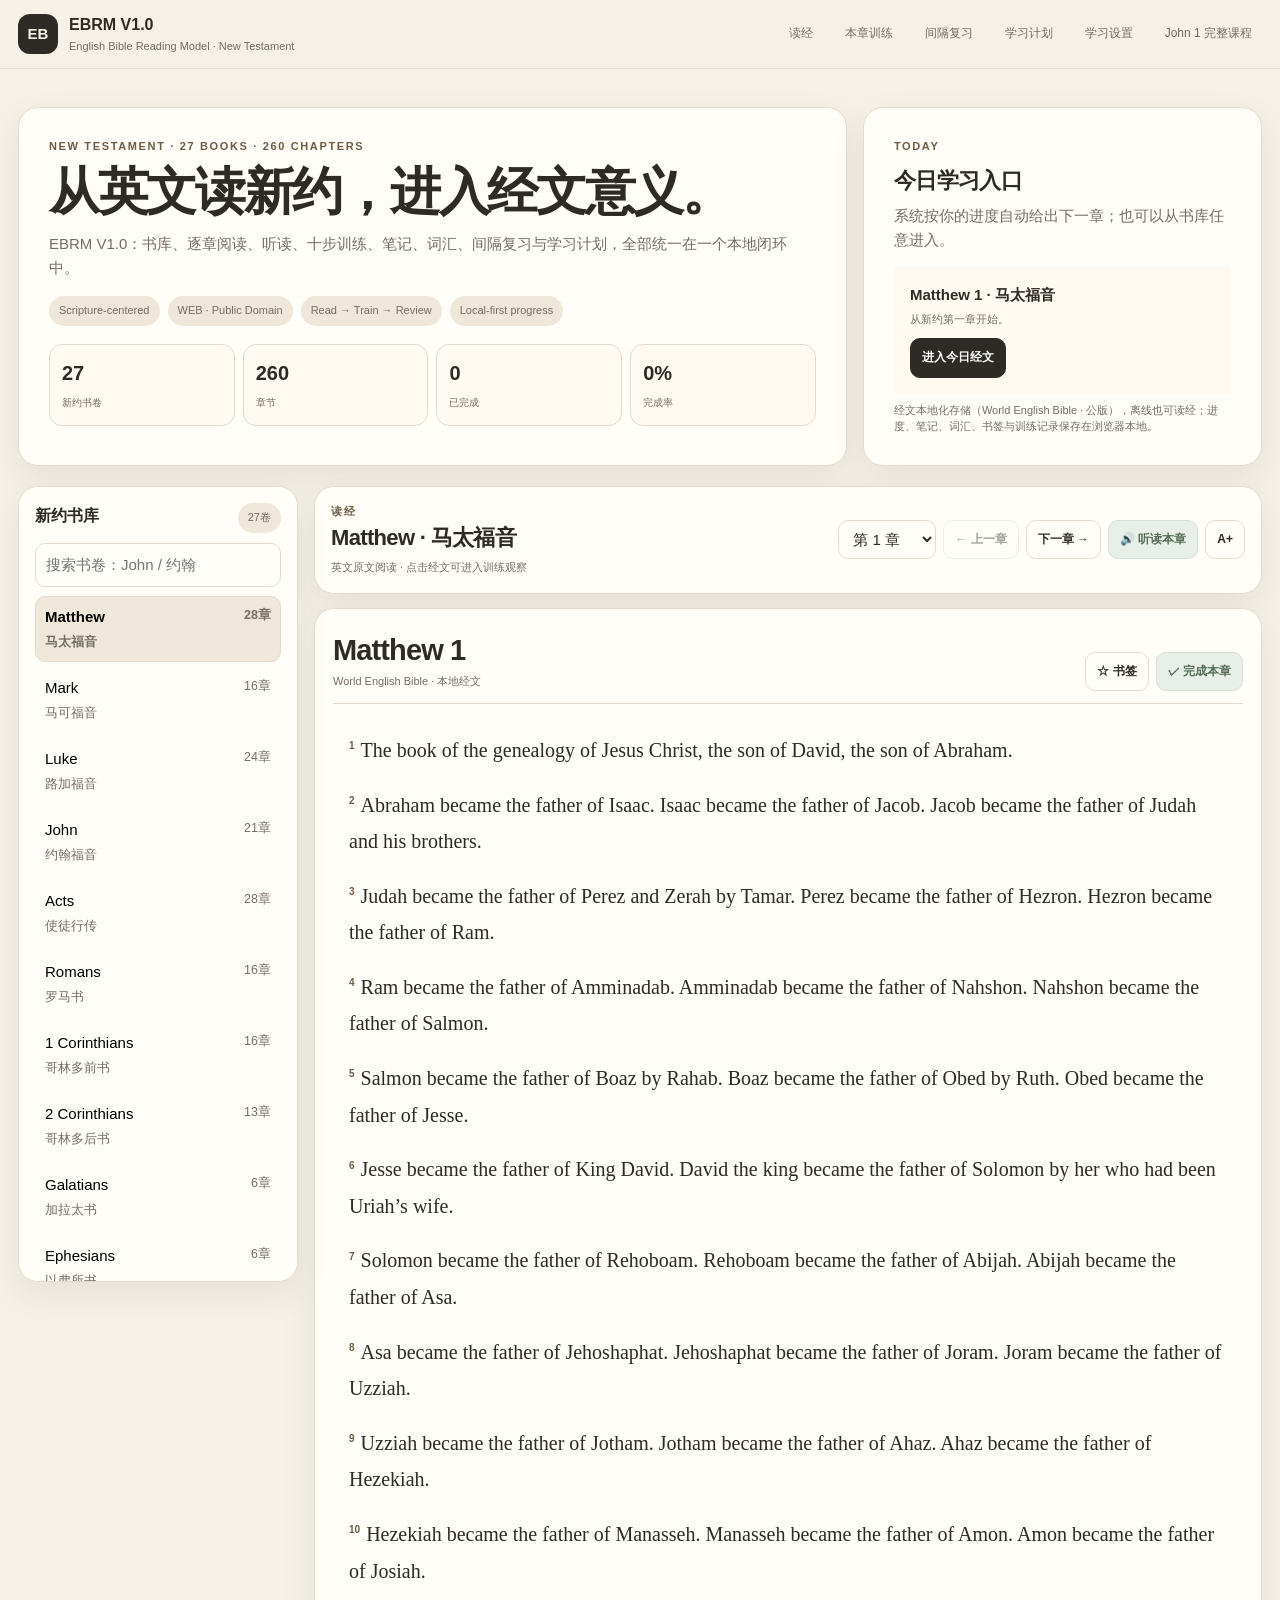
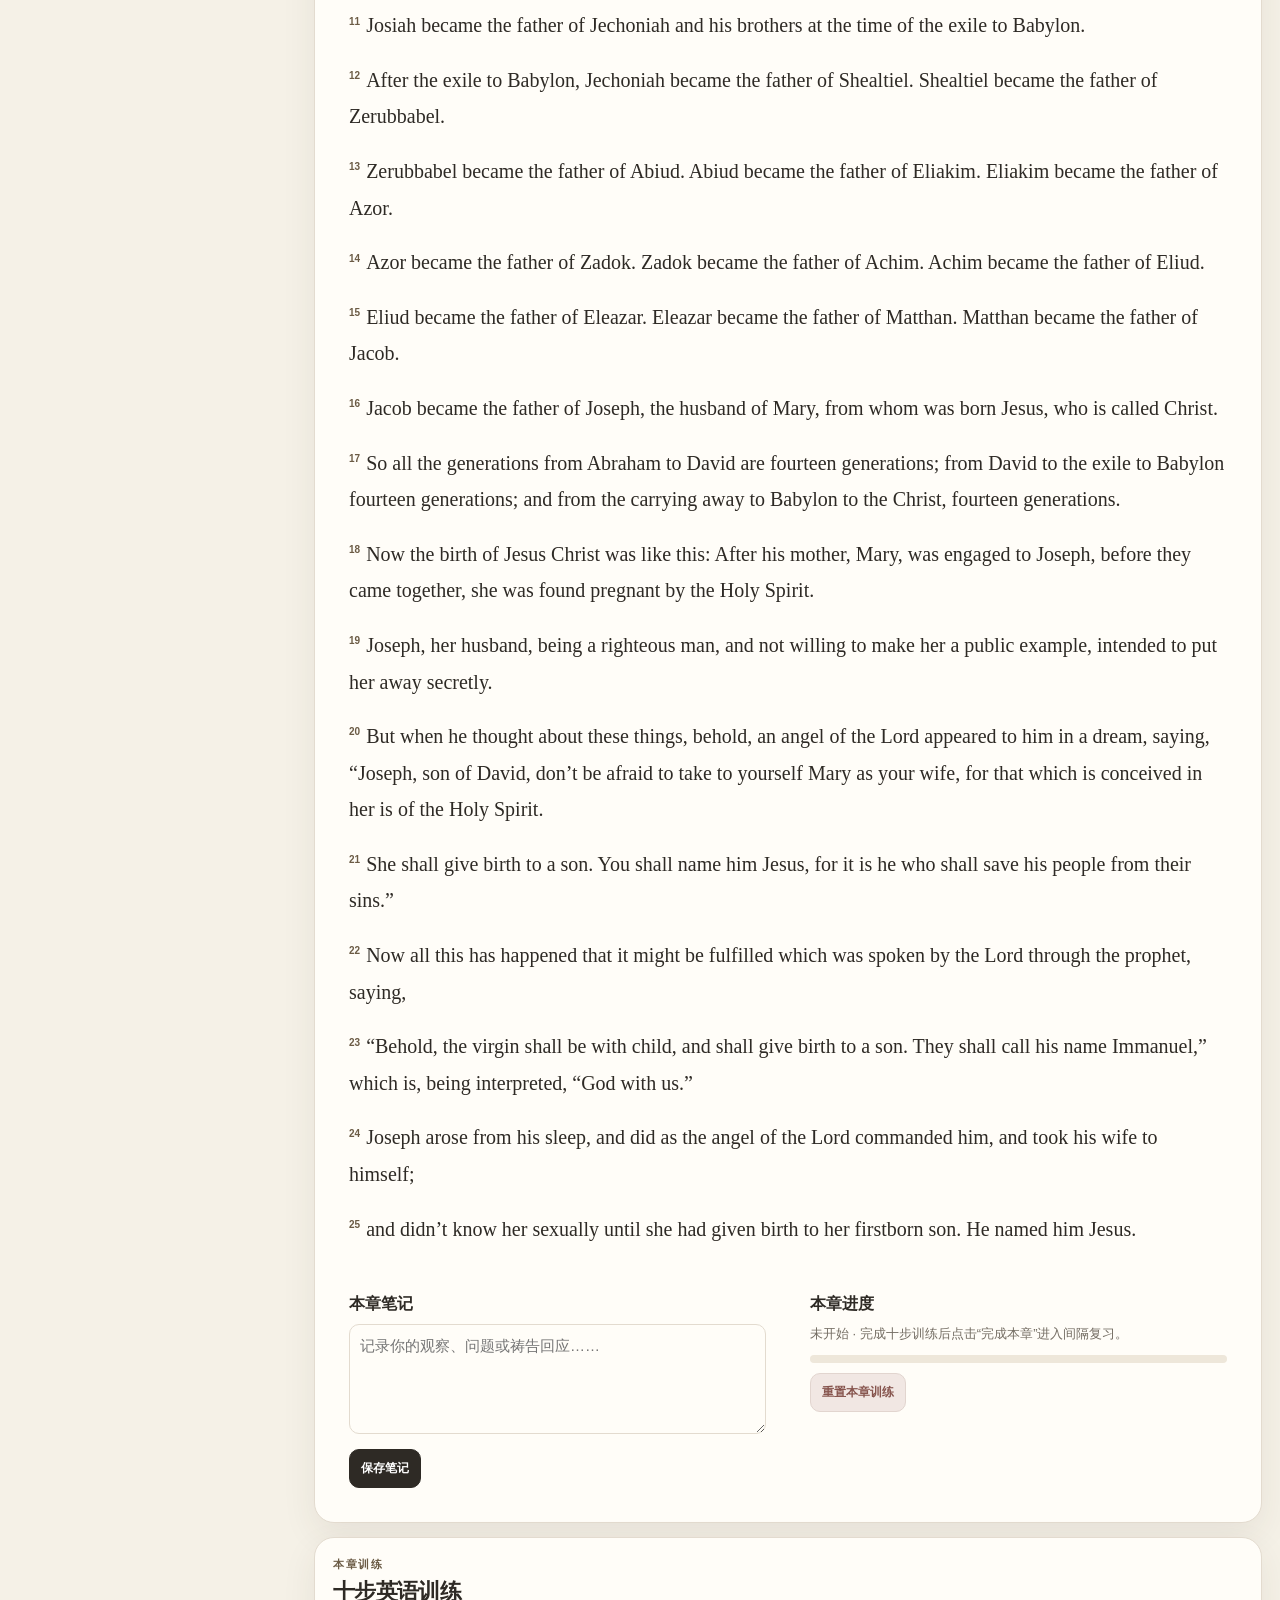
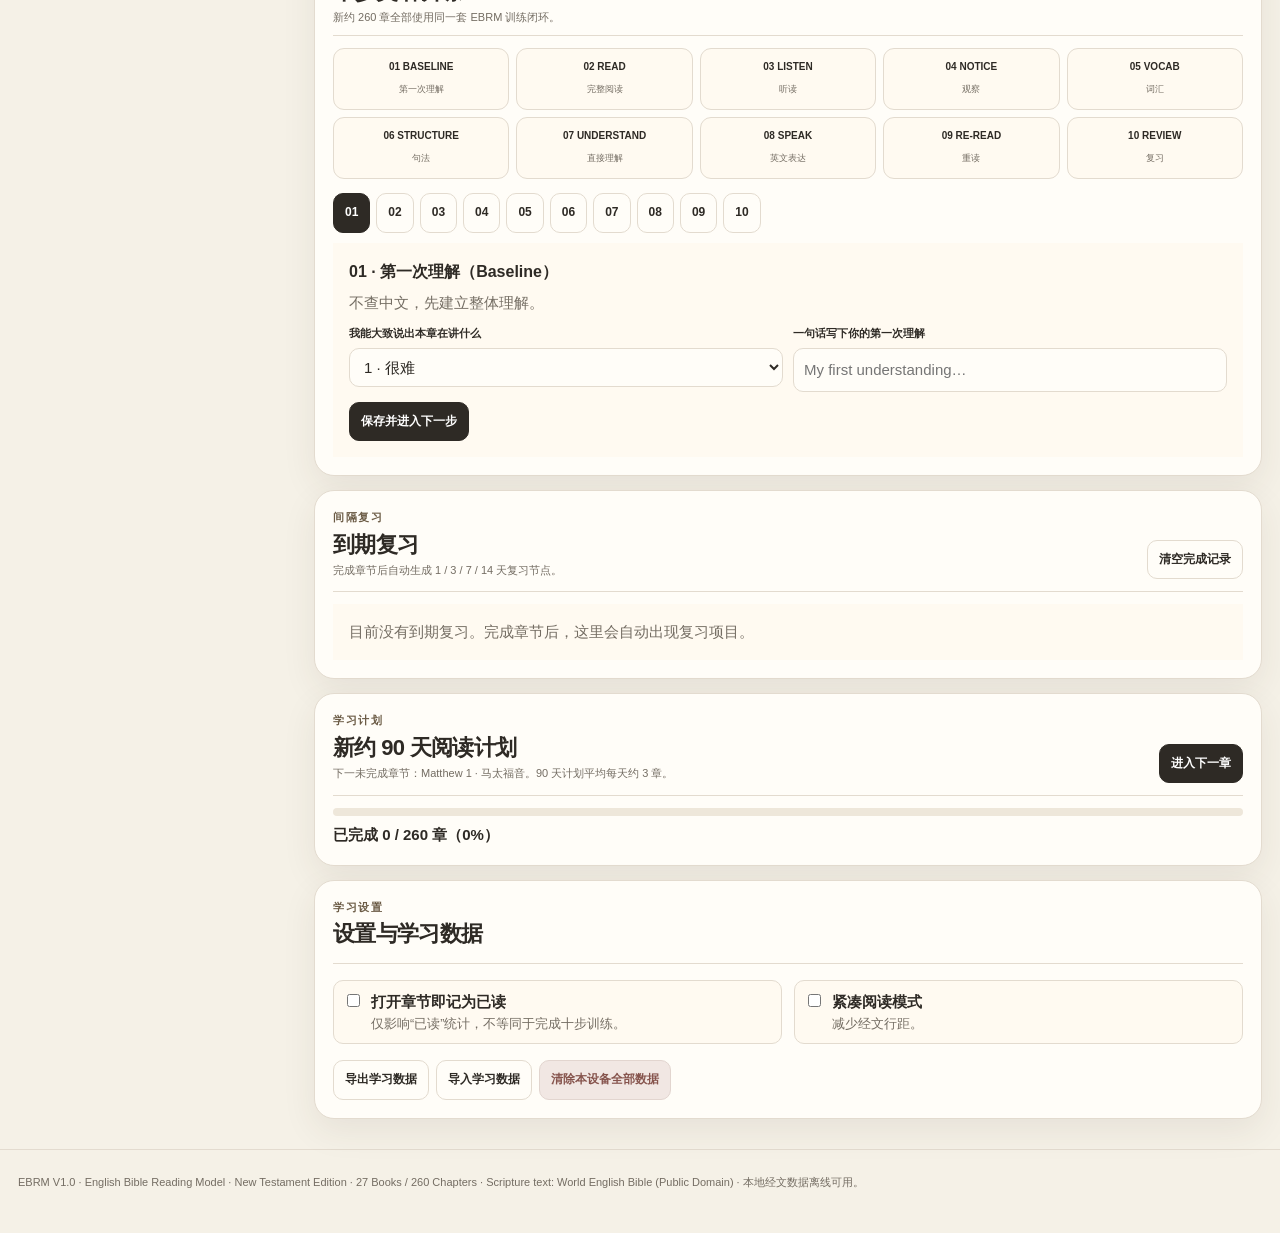
==== commit 75d9be8e: "fix: production hardening for EBRM NT reader and training engine - Local NT scripture data (27 books" ====
--- a/index.html
+++ b/index.html
@@ -5,6 +5,7 @@
 <meta name="viewport" content="width=device-width,initial-scale=1,viewport-fit=cover">
 <meta name="theme-color" content="#f5f1e7">
 <link rel="manifest" href="./manifest.json">
+<link rel="icon" href="data:image/svg+xml,%3Csvg xmlns='http://www.w3.org/2000/svg' viewBox='0 0 64 64'%3E%3Crect width='64' height='64' rx='14' fill='%232e2a25'/%3E%3Ctext x='32' y='42' font-family='Georgia,serif' font-size='28' font-weight='bold' fill='%23f5f1e7' text-anchor='middle'%3EEB%3C/text%3E%3C/svg%3E">
 <meta name="description" content="EBRM V1.0 完整新约圣经英语学习系统">
 <title>EBRM V1.0｜新约完整圣经英语学习系统</title>
 <style>
@@ -18,80 +19,689 @@
 .badges{display:flex;gap:8px;flex-wrap:wrap;margin-top:16px}.badge{padding:6px 10px;background:var(--soft);border-radius:999px;color:var(--muted);font-size:11px}
 .stats{display:grid;grid-template-columns:repeat(4,1fr);gap:8px;margin-top:18px}.stat{border:1px solid var(--line);background:#fffaf1;border-radius:13px;padding:12px}.stat b{display:block;font-size:20px}.stat span{font-size:10px;color:var(--muted)}
 .app{display:grid;grid-template-columns:280px 1fr;gap:16px;padding-bottom:30px}.side{padding:16px;align-self:start;position:sticky;top:84px;max-height:calc(100vh - 104px);overflow:auto}.input{width:100%;border:1px solid var(--line);border-radius:10px;background:var(--paper);padding:9px 10px;color:var(--ink);outline:none}.input:focus{border-color:#b9ab96}.booklist{display:flex;flex-direction:column;gap:5px;margin-top:9px}.bookbtn{border:1px solid transparent;background:transparent;border-radius:10px;padding:8px 9px;text-align:left;display:flex;justify-content:space-between;gap:9px}.bookbtn:hover{background:#fffaf1;border-color:var(--line)}.bookbtn.active{background:var(--soft);border-color:var(--line);font-weight:800}.bookbtn small{color:var(--muted)}
-.main{min-width:0}.toolbar{padding:16px;display:flex;align-items:center;justify-content:space-between;gap:12px;flex-wrap:wrap}.controls{display:flex;gap:7px;flex-wrap:wrap}.btn{border:1px solid var(--line);background:var(--paper);color:var(--ink);padding:9px 11px;border-radius:10px;font-weight:800;font-size:12px}.btn:hover{background:#fffaf1}.btn.primary{background:var(--ink);color:#fff;border-color:var(--ink)}.btn.good{background:#e8efe8;color:var(--good);border-color:#d5dfd5}.btn.danger{background:#f1e7e3;color:var(--danger);border-color:#e2d5cf}.btn:disabled{opacity:.45;cursor:not-allowed}
-.reader{padding:18px;margin-top:14px}.reader-head{display:flex;justify-content:space-between;gap:12px;align-items:flex-end;flex-wrap:wrap;padding-bottom:12px;border-bottom:1px solid var(--line)}.reader-title h2{font-size:29px}.meta{font-size:11px;color:var(--muted)}.verses{font-family:Georgia,"Times New Roman",serif;font-size:20px;line-height:1.83;padding:14px 3px}.verse{padding:6px 7px;border-radius:9px;cursor:pointer}.verse:hover{background:#fffaf1}.verse.selected{background:#ece5d8}.num{font:800 10px Inter,"Microsoft YaHei",sans-serif;color:var(--accent);vertical-align:super;margin-right:5px}.note-line{font:11px/1.5 Inter,"Microsoft YaHei",sans-serif;color:var(--muted);margin-top:8px}.loader{text-align:center;padding:34px;color:var(--muted)}
-.progress{height:8px;background:var(--soft);border-radius:999px;overflow:hidden}.progress i{display:block;height:100%;background:var(--good);width:0}
+.main{min-width:0}.toolbar{padding:16px;display:flex;align-items:center;justify-content:space-between;gap:12px;flex-wrap:wrap}.controls{display:flex;gap:7px;flex-wrap:wrap;align-items:center}.btn{border:1px solid var(--line);background:var(--paper);color:var(--ink);padding:9px 11px;border-radius:10px;font-weight:800;font-size:12px;transition:.15s ease}.btn:hover{background:#fffaf1;transform:translateY(-1px)}.btn.primary{background:var(--ink);color:#fff;border-color:var(--ink)}.btn.primary:hover{background:#3d3831}.btn.good{background:#e8efe8;color:var(--good);border-color:#d5dfd5}.btn.danger{background:#f1e7e3;color:var(--danger);border-color:#e2d5cf}.btn:disabled{opacity:.45;cursor:not-allowed;transform:none}.btn.speaking{background:#dde8dd;color:var(--good)}
+.reader{padding:18px;margin-top:14px}.reader-head{display:flex;justify-content:space-between;gap:12px;align-items:flex-end;flex-wrap:wrap;padding-bottom:12px;border-bottom:1px solid var(--line)}.reader-title h2{font-size:29px}.meta{font-size:11px;color:var(--muted)}.verses{font-family:Georgia,"Times New Roman",serif;font-size:20px;line-height:1.83;padding:18px 6px;min-height:180px;max-width:920px;margin:0 auto}.verse{display:block;padding:8px 10px;border-radius:10px;cursor:pointer;margin:2px 0}.verse:hover{background:#fffaf1}.verse.selected{background:#ece5d8}.num{font:800 10px Inter,"Microsoft YaHei",sans-serif;color:var(--accent);vertical-align:super;margin-right:6px}.note-line{font:11px/1.5 Inter,"Microsoft YaHei",sans-serif;color:var(--muted);margin-top:8px}.loader{text-align:center;padding:46px 24px;color:var(--muted);border:1px dashed var(--line);border-radius:14px;background:#fffaf1}
+.state-error{background:#f4e9df;color:#6f4f36;border-radius:14px;padding:20px}.state-ok{background:#e8efe8;color:var(--good);border-radius:14px;padding:14px;text-align:center}
+.progress{height:8px;background:var(--soft);border-radius:999px;overflow:hidden}.progress i{display:block;height:100%;background:var(--good);width:0;transition:width .3s}
 .grid2{display:grid;grid-template-columns:repeat(2,1fr);gap:12px}.card{padding:16px}.card h3{margin-bottom:7px}.muted{color:var(--muted)}.kpi{font-size:13px;color:var(--muted)}
 .tabs{display:flex;gap:6px;overflow:auto;margin-top:14px}.tab{flex:0 0 auto}.tab.active{background:var(--ink);color:#fff;border-color:var(--ink)}
-.trainpanel{margin-top:14px}.steps{display:grid;grid-template-columns:repeat(5,1fr);gap:7px}.step{padding:10px 7px;border:1px solid var(--line);border-radius:11px;background:#fffaf1;text-align:center}.step strong{display:block;font-size:10px}.step span{font-size:9px;color:var(--muted)}
+.trainpanel{margin-top:14px}.steps{display:grid;grid-template-columns:repeat(5,1fr);gap:7px}.step{padding:10px 7px;border:1px solid var(--line);border-radius:11px;background:#fffaf1;text-align:center;cursor:pointer;transition:.15s}.step:hover{border-color:#cdbfae}.step strong{display:block;font-size:10px}.step span{font-size:9px;color:var(--muted)}.step.done{opacity:1!important;background:#e8efe8;border-color:#b9cbb9}
 .formgrid{display:grid;grid-template-columns:repeat(2,1fr);gap:10px}.field label{display:block;font-size:11px;font-weight:800;margin-bottom:5px}.textarea{min-height:110px;resize:vertical}
 .choice{display:flex;gap:8px;align-items:flex-start;border:1px solid var(--line);background:#fffaf1;border-radius:10px;padding:9px;margin:6px 0}.choice input{margin-top:4px}.wordbar{display:flex;gap:7px;flex-wrap:wrap;padding:10px 0}.word{border:1px solid var(--line);background:#fffaf1;padding:5px 8px;border-radius:8px;font:12px Georgia,serif}.word.selected{background:var(--soft);border-color:#cdbfae}
-.review-list{display:flex;flex-direction:column;gap:8px}.review{border:1px solid var(--line);border-radius:11px;background:#fffaf1;padding:10px;display:flex;justify-content:space-between;gap:10px;align-items:center}.small{font-size:11px}.right{margin-left:auto}.hidden{display:none!important}
-.footer{border-top:1px solid var(--line);padding:24px 0 42px;color:var(--muted);font-size:11px}.toast{position:fixed;right:17px;bottom:17px;z-index:100;background:var(--ink);color:#fff;padding:10px 13px;border-radius:10px;font-size:12px;opacity:0;transform:translateY(8px);transition:.2s}.toast.show{opacity:1;transform:none}
+.review-list{display:flex;flex-direction:column;gap:8px}.review{border:1px solid var(--line);border-radius:11px;background:#fffaf1;padding:10px;display:flex;justify-content:space-between;gap:10px;align-items:center;flex-wrap:wrap}.small{font-size:11px}.right{margin-left:auto}.hidden{display:none!important}
+.footer{border-top:1px solid var(--line);padding:24px 0 42px;color:var(--muted);font-size:11px}.toast{position:fixed;right:17px;bottom:17px;z-index:100;background:var(--ink);color:#fff;padding:10px 13px;border-radius:10px;font-size:12px;opacity:0;transform:translateY(8px);transition:.2s;max-width:320px}.toast.show{opacity:1;transform:none}
 .modal{position:fixed;inset:0;background:rgba(30,26,22,.35);display:none;align-items:center;justify-content:center;z-index:90;padding:16px}.modal.show{display:flex}.modalbox{max-width:680px;width:100%;max-height:85vh;overflow:auto;background:var(--paper);border:1px solid var(--line);border-radius:18px;padding:18px;box-shadow:0 24px 70px rgba(30,25,18,.18)}
+body.compact .verses{line-height:1.5!important}
 @media(max-width:1050px){.hero-grid{grid-template-columns:1fr}.app{grid-template-columns:1fr}.side{position:static;max-height:none}.booklist{display:grid;grid-template-columns:repeat(3,1fr)}.stats{grid-template-columns:repeat(2,1fr)}}
-@media(max-width:700px){.navs{display:none}.wrap{padding:0 13px}.reader{padding:13px}.verses{font-size:18px;line-height:1.72}.grid2,.formgrid{grid-template-columns:1fr}.steps{grid-template-columns:repeat(2,1fr)}.booklist{grid-template-columns:repeat(2,1fr)}}
+@media(max-width:700px){.navs{display:none}.wrap{padding:0 13px}.reader{padding:13px}.verses{font-size:18px;line-height:1.72}.grid2,.formgrid{grid-template-columns:1fr}.steps{grid-template-columns:repeat(2,1fr)}.booklist{grid-template-columns:repeat(2,1fr)}.reader-title h2{font-size:24px}}
 </style>
 </head>
 <body>
 <header class="top"><div class="wrap nav">
 <a class="brand" href="./"><div class="mark">EB</div><div><b>EBRM V1.0</b><span>English Bible Reading Model · New Testament</span></div></a>
-<nav class="navs"><a href="#reader">读经</a><a href="#training">训练</a><a href="#review">复习</a><a href="#plans">计划</a><a href="#settings">设置</a><a href="./john1.html">John 1 完整课程</a></nav>
+<nav class="navs"><a href="#reader">读经</a><a href="#training">本章训练</a><a href="#review">间隔复习</a><a href="#plans">学习计划</a><a href="#settings">学习设置</a><a href="./john1.html">John 1 完整课程</a></nav>
 </div></header>
 <section class="hero"><div class="wrap hero-grid">
-<div class="surface hero-card"><div class="eyebrow">NEW TESTAMENT · 27 BOOKS · 260 CHAPTERS</div><h1>从英文读新约，进入经文意义。</h1><p>EBRM V1.0 已从 John 1 课程原型升级为完整新约学习系统：书库、逐章阅读、听读、训练、笔记、词汇、复习、计划与本地进度统一在一个闭环中。</p><div class="badges"><span class="badge">Scripture-centered</span><span class="badge">WEB / Public Domain</span><span class="badge">Read → Train → Review</span><span class="badge">Local-first progress</span></div><div class="stats"><div class="stat"><b>27</b><span>新约书卷</span></div><div class="stat"><b>260</b><span>章节</span></div><div class="stat"><b id="doneCount">0</b><span>已完成</span></div><div class="stat"><b id="donePct">0%</b><span>完成率</span></div></div></div>
-<div class="surface hero-card"><div class="eyebrow">TODAY</div><h2 style="margin-top:7px">今日学习入口</h2><p style="margin-top:6px">系统按你的进度自动给出下一章；也可以从书库任意进入。</p><div class="card" style="margin-top:15px;background:#fffaf1"><b id="todayLabel">Matthew 1 · 马太福音</b><div class="muted small" id="todayHint" style="margin-top:4px">开始你的新约阅读。</div><button id="todayBtn" class="btn primary" style="margin-top:10px">进入今日经文</button></div><div class="note-line">经文按需从 Free Use Bible API 读取；浏览器本地保存你的进度、笔记、词汇、书签与训练记录。</div></div></div></section>
+<div class="surface hero-card"><div class="eyebrow">NEW TESTAMENT · 27 BOOKS · 260 CHAPTERS</div><h1>从英文读新约，进入经文意义。</h1><p>EBRM V1.0：书库、逐章阅读、听读、十步训练、笔记、词汇、间隔复习与学习计划，全部统一在一个本地闭环中。</p><div class="badges"><span class="badge">Scripture-centered</span><span class="badge">WEB · Public Domain</span><span class="badge">Read → Train → Review</span><span class="badge">Local-first progress</span></div><div class="stats"><div class="stat"><b>27</b><span>新约书卷</span></div><div class="stat"><b>260</b><span>章节</span></div><div class="stat"><b id="doneCount">0</b><span>已完成</span></div><div class="stat"><b id="donePct">0%</b><span>完成率</span></div></div></div>
+<div class="surface hero-card"><div class="eyebrow">TODAY</div><h2 style="margin-top:7px">今日学习入口</h2><p style="margin-top:6px">系统按你的进度自动给出下一章；也可以从书库任意进入。</p><div class="card" style="margin-top:15px;background:#fffaf1"><b id="todayLabel">Matthew 1 · 马太福音</b><div class="muted small" id="todayHint" style="margin-top:4px">开始你的新约阅读。</div><button id="todayBtn" class="btn primary" style="margin-top:10px">进入今日经文</button></div><div class="note-line">经文本地化存储（World English Bible · 公版），离线也可读经；进度、笔记、词汇、书签与训练记录保存在浏览器本地。</div></div></div></section>
 <main class="wrap app" id="reader">
 <aside class="surface side"><div style="display:flex;justify-content:space-between;align-items:center"><h3>新约书库</h3><span class="badge">27卷</span></div><input id="bookSearch" class="input" style="margin-top:10px" placeholder="搜索书卷：John / 约翰"><div id="bookList" class="booklist"></div></aside>
-<section class="main"><div class="surface toolbar"><div><div class="eyebrow">BIBLE READER</div><h2 id="readerHeading">Matthew · 马太福音</h2></div><div class="controls"><select id="chapterSelect" class="input" style="width:auto"></select><button id="prevBtn" class="btn">← 上一章</button><button id="nextBtn" class="btn">下一章 →</button><button id="listenBtn" class="btn good">🔊 听读</button><button id="fontBtn" class="btn">A+</button></div></div>
-<article class="surface reader"><div class="reader-head"><div><div class="reader-title"><h2 id="chapterTitle">Matthew 1</h2><div id="sourceMeta" class="meta">World English Bible · Public Domain</div></div></div><div class="controls"><button id="bookmarkBtn" class="btn">☆ 书签</button><button id="completeBtn" class="btn good">✓ 完成本章</button></div></div><div id="verseArea" class="verses"><div class="loader">正在载入经文…</div></div><div class="grid2"><div class="card"><h3>本章笔记</h3><textarea id="chapterNote" class="input textarea" placeholder="记录你的观察、问题或祷告回应……"></textarea><button id="saveNoteBtn" class="btn primary" style="margin-top:8px">保存笔记</button></div><div class="card"><h3>本章进度</h3><div class="kpi"><span id="chapterStatus">未完成</span> · 训练完成后点击“完成本章”进入复习。</div><div class="progress" style="margin-top:10px"><i id="chapterBar"></i></div><div class="controls" style="margin-top:10px"><button id="resetTrainingBtn" class="btn danger">重置本章训练</button></div></div></div></article>
-<section id="training" class="surface reader trainpanel"><div class="reader-head" style="padding-bottom:9px"><div><div class="eyebrow">TRAINING ENGINE</div><h2>本章十步训练</h2><div class="meta">不是只有 John 1：新约每一章都进入同一套 EBRM 训练闭环。</div></div></div><div class="steps" style="margin-top:12px"><div class="step" data-step="baseline"><strong>01 BASELINE</strong><span>第一次理解</span></div><div class="step" data-step="read"><strong>02 READ</strong><span>完整阅读</span></div><div class="step" data-step="listen"><strong>03 LISTEN</strong><span>听读</span></div><div class="step" data-step="notice"><strong>04 NOTICE</strong><span>观察</span></div><div class="step" data-step="vocab"><strong>05 VOCAB</strong><span>词汇</span></div><div class="step" data-step="structure"><strong>06 STRUCTURE</strong><span>句法</span></div><div class="step" data-step="understand"><strong>07 UNDERSTAND</strong><span>直接理解</span></div><div class="step" data-step="speak"><strong>08 SPEAK</strong><span>英文表达</span></div><div class="step" data-step="reread"><strong>09 RE-READ</strong><span>重读</span></div><div class="step" data-step="review"><strong>10 REVIEW</strong><span>复习</span></div></div><div class="tabs" id="trainingTabs"><button class="btn tab active" data-tab="baseline">01</button><button class="btn tab" data-tab="read">02</button><button class="btn tab" data-tab="listen">03</button><button class="btn tab" data-tab="notice">04</button><button class="btn tab" data-tab="vocab">05</button><button class="btn tab" data-tab="structure">06</button><button class="btn tab" data-tab="understand">07</button><button class="btn tab" data-tab="speak">08</button><button class="btn tab" data-tab="reread">09</button><button class="btn tab" data-tab="review">10</button></div><div id="trainingContent" class="card" style="margin-top:10px;background:#fffaf1"></div></section>
-<section id="review" class="surface reader" style="margin-top:14px"><div class="reader-head"><div><div class="eyebrow">REVIEW</div><h2>间隔复习</h2><div class="meta">完成章节后自动生成 1 / 3 / 7 / 14 天复习节点。</div></div><button class="btn" id="clearDoneBtn">清空完成记录</button></div><div id="reviewList" class="review-list" style="margin-top:12px"></div></section>
-<section id="plans" class="surface reader" style="margin-top:14px"><div class="reader-head"><div><div class="eyebrow">90-DAY PLAN</div><h2>新约 90 天阅读计划</h2><div id="planInfo" class="meta">准备中…</div></div><button id="planJumpBtn" class="btn primary">进入下一章</button></div><div class="progress" style="margin-top:12px"><i id="planBar"></i></div><div style="margin-top:7px;font-weight:800" id="planPct">0%</div></section>
-<section id="settings" class="surface reader" style="margin-top:14px"><div class="reader-head"><div><div class="eyebrow">SETTINGS</div><h2>学习设置</h2></div></div><div class="grid2" style="margin-top:10px"><label class="choice"><input type="checkbox" id="autoMarkRead"><span><b>打开章节即记为已读</b><small class="muted" style="display:block">仅影响“已读”统计，不等同于完成十步训练。</small></span></label><label class="choice"><input type="checkbox" id="compactMode"><span><b>紧凑阅读模式</b><small class="muted" style="display:block">减少经文行距。</small></span></label></div><div class="controls" style="margin-top:10px"><button id="exportBtn" class="btn">导出学习数据</button><button id="importBtn" class="btn">导入学习数据</button><input id="importFile" type="file" accept="application/json" hidden><button id="resetAllBtn" class="btn danger">清除本设备全部数据</button></div></section>
+<section class="main"><div class="surface toolbar"><div><div class="eyebrow">读经</div><h2 id="readerHeading">Matthew · 马太福音</h2><div class="meta" style="margin-top:4px">英文原文阅读 · 点击经文可进入训练观察</div></div><div class="controls"><select id="chapterSelect" class="input" style="width:auto" aria-label="选择章节"></select><button id="prevBtn" class="btn">← 上一章</button><button id="nextBtn" class="btn">下一章 →</button><button id="listenBtn" class="btn good" data-speak-btn>🔊 听读本章</button><button id="fontBtn" class="btn" title="调整字号">A+</button></div></div>
+<article class="surface reader"><div class="reader-head"><div><div class="reader-title"><h2 id="chapterTitle">Matthew 1</h2><div id="sourceMeta" class="meta">World English Bible · Public Domain</div></div></div><div class="controls"><button id="bookmarkBtn" class="btn">☆ 书签</button><button id="completeBtn" class="btn good">✓ 完成本章</button></div></div><div id="verseArea" class="verses"><div class="loader">正在载入经文…</div></div><div class="grid2"><div class="card"><h3>本章笔记</h3><textarea id="chapterNote" class="input textarea" placeholder="记录你的观察、问题或祷告回应……"></textarea><button id="saveNoteBtn" class="btn primary" style="margin-top:8px">保存笔记</button></div><div class="card"><h3>本章进度</h3><div class="kpi"><span id="chapterStatus">未开始</span> · 完成十步训练后点击“完成本章”进入间隔复习。</div><div class="progress" style="margin-top:10px"><i id="chapterBar"></i></div><div class="controls" style="margin-top:10px"><button id="resetTrainingBtn" class="btn danger">重置本章训练</button></div></div></div></article>
+<section id="training" class="surface reader trainpanel"><div class="reader-head" style="padding-bottom:9px"><div><div class="eyebrow">本章训练</div><h2>十步英语训练</h2><div class="meta">新约 260 章全部使用同一套 EBRM 训练闭环。</div></div></div><div class="steps" id="stepGrid" style="margin-top:12px"><div class="step" data-step="baseline"><strong>01 BASELINE</strong><span>第一次理解</span></div><div class="step" data-step="read"><strong>02 READ</strong><span>完整阅读</span></div><div class="step" data-step="listen"><strong>03 LISTEN</strong><span>听读</span></div><div class="step" data-step="notice"><strong>04 NOTICE</strong><span>观察</span></div><div class="step" data-step="vocab"><strong>05 VOCAB</strong><span>词汇</span></div><div class="step" data-step="structure"><strong>06 STRUCTURE</strong><span>句法</span></div><div class="step" data-step="understand"><strong>07 UNDERSTAND</strong><span>直接理解</span></div><div class="step" data-step="speak"><strong>08 SPEAK</strong><span>英文表达</span></div><div class="step" data-step="reread"><strong>09 RE-READ</strong><span>重读</span></div><div class="step" data-step="review"><strong>10 REVIEW</strong><span>复习</span></div></div><div class="tabs" id="trainingTabs"><button class="btn tab active" data-tab="baseline">01</button><button class="btn tab" data-tab="read">02</button><button class="btn tab" data-tab="listen">03</button><button class="btn tab" data-tab="notice">04</button><button class="btn tab" data-tab="vocab">05</button><button class="btn tab" data-tab="structure">06</button><button class="btn tab" data-tab="understand">07</button><button class="btn tab" data-tab="speak">08</button><button class="btn tab" data-tab="reread">09</button><button class="btn tab" data-tab="review">10</button></div><div id="trainingContent" class="card" style="margin-top:10px;background:#fffaf1"></div></section>
+<section id="review" class="surface reader" style="margin-top:14px"><div class="reader-head"><div><div class="eyebrow">间隔复习</div><h2>到期复习</h2><div class="meta">完成章节后自动生成 1 / 3 / 7 / 14 天复习节点。</div></div><button class="btn" id="clearDoneBtn">清空完成记录</button></div><div id="reviewList" class="review-list" style="margin-top:12px"></div></section>
+<section id="plans" class="surface reader" style="margin-top:14px"><div class="reader-head"><div><div class="eyebrow">学习计划</div><h2>新约 90 天阅读计划</h2><div id="planInfo" class="meta">准备中…</div></div><button id="planJumpBtn" class="btn primary">进入下一章</button></div><div class="progress" style="margin-top:12px"><i id="planBar"></i></div><div style="margin-top:7px;font-weight:800" id="planPct">0%</div></section>
+<section id="settings" class="surface reader" style="margin-top:14px"><div class="reader-head"><div><div class="eyebrow">学习设置</div><h2>设置与学习数据</h2></div></div><div class="grid2" style="margin-top:10px"><label class="choice"><input type="checkbox" id="autoMarkRead"><span><b>打开章节即记为已读</b><small class="muted" style="display:block">仅影响“已读”统计，不等同于完成十步训练。</small></span></label><label class="choice"><input type="checkbox" id="compactMode"><span><b>紧凑阅读模式</b><small class="muted" style="display:block">减少经文行距。</small></span></label></div><div class="controls" style="margin-top:10px"><button id="exportBtn" class="btn">导出学习数据</button><button id="importBtn" class="btn">导入学习数据</button><input id="importFile" type="file" accept="application/json,.json" hidden><button id="resetAllBtn" class="btn danger">清除本设备全部数据</button></div></section>
 </section></main>
-<footer class="footer"><div class="wrap">EBRM V1.0 · English Bible Reading Model · New Testament Edition · 27 Books / 260 Chapters · Scripture text: World English Bible via Free Use Bible API.</div></footer><div id="toast" class="toast"></div>
+<footer class="footer"><div class="wrap">EBRM V1.0 · English Bible Reading Model · New Testament Edition · 27 Books / 260 Chapters · Scripture text: World English Bible (Public Domain) · 本地经文数据离线可用。</div></footer><div id="toast" class="toast"></div>
 <script>
-const BOOKS=[["MAT","Matthew","马太福音",28],["MRK","Mark","马可福音",16],["LUK","Luke","路加福音",24],["JHN","John","约翰福音",21],["ACT","Acts","使徒行传",28],["ROM","Romans","罗马书",16],["1CO","1 Corinthians","哥林多前书",16],["2CO","2 Corinthians","哥林多后书",13],["GAL","Galatians","加拉太书",6],["EPH","Ephesians","以弗所书",6],["PHP","Philippians","腓立比书",4],["COL","Colossians","歌罗西书",4],["1TH","1 Thessalonians","帖撒罗尼迦前书",5],["2TH","2 Thessalonians","帖撒罗尼迦后书",3],["1TI","1 Timothy","提摩太前书",6],["2TI","2 Timothy","提摩太后书",4],["TIT","Titus","提多书",3],["PHM","Philemon","腓利门书",1],["HEB","Hebrews","希伯来书",13],["JAS","James","雅各书",5],["1PE","1 Peter","彼得前书",5],["2PE","2 Peter","彼得后书",3],["1JN","1 John","约翰一书",5],["2JN","2 John","约翰二书",1],["3JN","3 John","约翰三书",1],["JUD","Jude","犹大书",1],["REV","Revelation","启示录",22]];
-const API='https://bible.helloao.org/api/engwebp';const STORE='EBRM_V1_DATA_V1';const state={book:'MAT',chapter:1,data:null,font:20,activeTab:'baseline',progress:{done:{},read:{},notes:{},bookmarks:{},trainings:{},reviewAt:{},words:[]}};
-const $=id=>document.getElementById(id);function save(){localStorage.setItem(STORE,JSON.stringify({progress:state.progress,font:state.font}));renderTop();renderReview();renderPlan();}function load(){try{const x=JSON.parse(localStorage.getItem(STORE)||'{}');if(x.progress)state.progress={...state.progress,...x.progress};if(x.font)state.font=x.font}catch(e){}}
-function key(){return `${state.book}.${state.chapter}`}function book(){return BOOKS.find(b=>b[0]===state.book)||BOOKS[0]}function totalChapters(){return BOOKS.reduce((a,b)=>a+b[3],0)}function doneCount(){return Object.values(state.progress.done).filter(Boolean).length}function pct(n,d){return d?Math.round(n/d*100):0}function toast(msg){const t=$('toast');t.textContent=msg;t.classList.add('show');setTimeout(()=>t.classList.remove('show'),1800)}function renderTop(){const d=doneCount(),total=totalChapters();$('doneCount').textContent=d;$('donePct').textContent=pct(d,total)+'%'}
-function renderBooks(filter=''){const q=filter.trim().toLowerCase(),list=BOOKS.filter(b=>(b[1]+' '+b[2]).toLowerCase().includes(q));$('bookList').innerHTML=list.map(b=>`<button class="bookbtn ${b[0]===state.book?'active':''}" data-book="${b[0]}"><span>${b[1]}<br><small>${b[2]}</small></span><small>${b[3]}章</small></button>`).join('');document.querySelectorAll('.bookbtn').forEach(x=>x.onclick=()=>openBook(x.dataset.book,1))}
-function fillChapters(){const b=book();$('chapterSelect').innerHTML=Array.from({length:b[3]},(_,i)=>`<option value="${i+1}">Chapter ${i+1}</option>`).join('');$('chapterSelect').value=state.chapter;$('readerHeading').textContent=`${b[1]} · ${b[2]}`}
-function navState(){const idx=BOOKS.findIndex(b=>b[0]===state.book),b=BOOKS[idx];$('prevBtn').disabled=state.chapter===1&&idx===0;$('nextBtn').disabled=state.chapter===b[3]&&idx===BOOKS.length-1}
-async function openBook(id,ch=1){state.book=id;state.chapter=Math.min(Math.max(1,ch),book()[3]);fillChapters();renderBooks($('bookSearch').value);await loadChapter();location.hash='reader'}
-async function openChapter(id,ch){state.book=id;state.chapter=ch;fillChapters();renderBooks($('bookSearch').value);await loadChapter()}
-async function loadChapter(){const b=book();$('chapterTitle').textContent=`${b[1]} ${state.chapter}`;$('sourceMeta').textContent='World English Bible (engwebp) · Public Domain';$('verseArea').innerHTML='<div class="loader">正在载入经文…</div>';try{const r=await fetch(`${API}/${b[0]}/${state.chapter}.simple.json`,{cache:'force-cache'});if(!r.ok)throw new Error('HTTP '+r.status);const data=await r.json();state.data=data;const settings=JSON.parse(localStorage.getItem(STORE+'_SET')||'{}');if(settings.autoMarkRead){state.progress.read[key()]=true;save()}renderVerses();renderTraining();fillChapters();navState()}catch(e){$('verseArea').innerHTML=`<div class="card" style="background:#f4e9df;color:#6f4f36"><b>经文载入失败</b><p style="margin-top:5px;color:#6f4f36">当前网络无法访问圣经数据源。请刷新或稍后再试。</p><button class="btn" style="margin-top:9px" onclick="loadChapter()">重新加载</button></div>`}}
-function renderVerses(){$('verseArea').innerHTML=(state.data?.chapter?.content||[]).filter(x=>x.type==='verse').map(v=>`<span class="verse" data-v="${v.number}"><span class="num">${v.number}</span>${escapeHtml(v.text||'')}</span>`).join('');$('verseArea').onclick=e=>{const v=e.target.closest('.verse');if(v){document.querySelectorAll('.verse.selected').forEach(x=>x.classList.remove('selected'));v.classList.add('selected');openVerseMenu(+v.dataset.v)}};if(state.progress.notes[key()])$('chapterNote').value=state.progress.notes[key()];else $('chapterNote').value='';$('chapterBar').style.width=state.progress.done[key()]?'100%':'0%';$('chapterStatus').textContent=state.progress.done[key()]?'已完成':'已开始';$('bookmarkBtn').textContent=state.progress.bookmarks[key()]?'★ 已书签':'☆ 书签'}
-function escapeHtml(s){return String(s).replace(/[&<>"']/g,m=>({'&':'&amp;','<':'&lt;','>':'&gt;','"':'&quot;',"'":'&#39;'}[m]))}function openVerseMenu(v){toast(`已选中 ${book()[1]} ${state.chapter}:${v}，可在训练中继续观察。`)}function stepState(){return state.progress.trainings[key()]||{}}function setStep(name,val=true){const t=stepState();t[name]=val;state.progress.trainings[key()]=t;save();renderTraining()}
-function renderTraining(){document.querySelectorAll('.step').forEach(s=>{const n=s.dataset.step;s.style.opacity=stepState()[n]?'1':'.72';s.style.borderColor=stepState()[n]?'#b9cbb9':'var(--line)'});document.querySelectorAll('.tab').forEach(x=>x.classList.toggle('active',x.dataset.tab===state.activeTab));const t=stepState(),b=book(),c=state.data?.chapter?.content?.filter(x=>x.type==='verse')||[],first=(c[0]?.text||'').trim(),sample=c.slice(0,3).map(x=>`<b>${x.number}</b> ${escapeHtml(x.text||'')}`).join('<br>');let html='';
-if(state.activeTab==='baseline')html=`<h3>01 · 第一次理解</h3><p class="muted">不查中文，先建立整体理解。</p><div class="formgrid" style="margin-top:10px"><div class="field"><label>我能大致说出本章在讲什么</label><select id="baseLevel" class="input"><option value="1">1 · 很难</option><option value="2">2 · 有些把握</option><option value="3">3 · 基本明白</option><option value="4">4 · 很清楚</option><option value="5">5 · 可以用英文复述</option></select></div><div class="field"><label>一句话写下你的第一次理解</label><input id="baseNote" class="input" placeholder="My first understanding…"></div></div><button class="btn primary" style="margin-top:10px" onclick="saveBaseline()">保存并进入下一步</button>`;
-if(state.activeTab==='read')html=`<h3>02 · READ</h3><p class="muted">完成一次完整阅读。阅读时不要急着查词。</p><div class="card" style="margin-top:9px;background:#fffaf1"><b>${b[1]} ${state.chapter}</b><p class="small muted" style="margin-top:4px">建议：先从头到尾读一遍，再返回重点句。</p></div><button class="btn primary" style="margin-top:10px" onclick="setStep('read')">✓ 我已完整阅读</button>`;
-if(state.activeTab==='listen')html=`<h3>03 · LISTEN</h3><p class="muted">听英文节奏，注意句子边界与重复。</p><button class="btn good" style="margin-top:9px" onclick="speakCurrent()">🔊 朗读本章</button><button class="btn primary" style="margin:9px 0 0 7px" onclick="setStep('listen')">✓ 我已完成听读</button>`;
-if(state.activeTab==='notice')html=`<h3>04 · NOTICE</h3><p class="muted">从经文中找出重复、对比、人物、动作与关系。</p><div class="card" style="margin-top:9px;background:#fffaf1">${sample}</div><label class="field" style="display:block;margin-top:9px"><span class="small"><b>我的观察</b></span><textarea id="noticeNote" class="input textarea" placeholder="I notice…"></textarea></label><button class="btn primary" style="margin-top:9px" onclick="saveFreeStep('notice','noticeNote')">保存观察</button>`;
-if(state.activeTab==='vocab'){const words=[...new Set((c.map(x=>x.text||'').join(' ').toLowerCase().match(/[a-z][a-z'-]{3,}/g)||[]))].slice(0,60);html=`<h3>05 · VOCABULARY</h3><p class="muted">选词进入你的个人词汇本。词义由你自己写，不追求一次到位。</p><div class="wordbar">${words.map(w=>`<button class="word ${state.progress.words.some(x=>x.word===w&&x.chapter===key())?'selected':''}" onclick="toggleWord('${w.replace(/'/g,"&#39;")}')">${w}</button>`).join('')}</div><p class="small muted">已加入本章词汇：${state.progress.words.filter(x=>x.chapter===key()).length}</p>`}
-if(state.activeTab==='structure')html=`<h3>06 · STRUCTURE</h3><p class="muted">挑一个你觉得难的句子，尝试写出 Subject / Verb / Object / Complement。</p><div class="card" style="margin-top:9px;background:#fffaf1">${escapeHtml(first)}</div><textarea id="structureNote" class="input textarea" style="margin-top:9px" placeholder="Subject = … / Verb = … / Object = …"></textarea><button class="btn primary" style="margin-top:9px" onclick="saveFreeStep('structure','structureNote')">保存结构分析</button>`;
-if(state.activeTab==='understand')html=`<h3>07 · DIRECT UNDERSTANDING</h3><p class="muted">不写中文翻译，直接用简单英文回答：</p><div class="card" style="margin-top:9px;background:#fffaf1"><b>What is happening?</b><br><span class="small muted">Who is involved? What changes? What is emphasized?</span></div><textarea id="understandNote" class="input textarea" style="margin-top:9px" placeholder="In simple English…"></textarea><button class="btn primary" style="margin-top:9px" onclick="saveFreeStep('understand','understandNote')">保存理解</button>`;
-if(state.activeTab==='speak')html=`<h3>08 · SPEAK</h3><p class="muted">选一句经文，朗读 3 次；然后不看经文，用英文说出大意。</p><div class="controls" style="margin-top:9px"><button class="btn good" onclick="speakCurrent()">🔊 听示范</button><button class="btn primary" onclick="setStep('speak')">✓ 我已口头表达</button></div>`;
-if(state.activeTab==='reread')html=`<h3>09 · RE-READ</h3><p class="muted">再次从头读本章，比较第一次与现在的理解。</p><textarea id="rereadNote" class="input textarea" style="margin-top:9px" placeholder="What became clearer?"></textarea><button class="btn primary" style="margin-top:9px" onclick="saveFreeStep('reread','rereadNote')">保存重读体会</button>`;
-if(state.activeTab==='review')html=`<h3>10 · REVIEW</h3><p class="muted">系统会按 1 / 3 / 7 / 14 天安排复习。</p><div class="card" style="margin-top:9px;background:#fffaf1"><b>${t.reviewDate?'已安排复习':'完成后安排复习'}</b><p class="small muted" style="margin-top:3px">${t.reviewDate||'点击完成本章即可进入复习队列。'}</p></div><button class="btn primary" style="margin-top:9px" onclick="completeChapter()">✓ 完成本章并进入复习</button>`;
-$('trainingContent').innerHTML=html;const note=state.progress.notes[key()]||'';['noticeNote','structureNote','understandNote','rereadNote'].forEach(id=>{const el=$(id);if(el&&note)el.value=note})}
-function saveBaseline(){const level=+($('baseLevel')?.value||3);state.progress.trainings[key()]={...stepState(),baseline:true,baselineLevel:level,baselineNote:$('baseNote')?.value||''};save();state.activeTab='read';renderTraining()}
-function saveFreeStep(step,id){const val=$(id)?.value||'';state.progress.notes[key()]=val;state.progress.trainings[key()]={...stepState(),[step]:true};save();toast('已保存');state.activeTab=step==='notice'?'vocab':step==='structure'?'understand':step==='understand'?'speak':step==='reread'?'review':step;renderTraining()}
-function toggleWord(word){word=String(word);const arr=state.progress.words,idx=arr.findIndex(x=>x.word===word&&x.chapter===key());if(idx>=0)arr.splice(idx,1);else arr.push({word,chapter:key(),created:new Date().toISOString()});state.progress.trainings[key()]={...stepState(),vocab:true};save();renderTraining()}
-function speakCurrent(){const text=(state.data?.chapter?.content||[]).filter(x=>x.type==='verse').map(v=>v.text).join(' ');if(!('speechSynthesis'in window)){toast('当前浏览器不支持朗读');return}speechSynthesis.cancel();const u=new SpeechSynthesisUtterance(text);u.lang='en-US';u.rate=.92;speechSynthesis.speak(u);setStep('listen',true)}
-function completeChapter(){const k=key(),now=new Date();state.progress.done[k]=true;state.progress.trainings[k]={...stepState(),review:true};state.progress.reviewAt=state.progress.reviewAt||{};state.progress.reviewAt[k]=[1,3,7,14].map(d=>{const x=new Date(now);x.setDate(x.getDate()+d);return x.toISOString()});save();renderVerses();toast('本章已完成')}
-function saveNote(){state.progress.notes[key()]=$('chapterNote').value;save();toast('笔记已保存')}function toggleBookmark(){const k=key();if(state.progress.bookmarks[k])delete state.progress.bookmarks[k];else state.progress.bookmarks[k]=true;save();renderVerses();toast('书签已更新')}
-function renderReview(){const now=Date.now(),items=[];for(const k of Object.keys(state.progress.reviewAt||{})){const dates=state.progress.reviewAt[k],due=dates.find(d=>new Date(d).getTime()<=now);if(due){const [bid,ch]=k.split('.'),b=BOOKS.find(x=>x[0]===bid);items.push({k,b,ch,due})}}$('reviewList').innerHTML=items.length?items.map(x=>`<div class="review"><div><b>${x.b[1]} ${x.ch}</b><div class="small muted">${x.b[2]} · 到期复习</div></div><button class="btn primary" onclick="openChapter('${x.b[0]}',${x.ch})">进入</button></div>`).join(''):'<div class="card" style="background:#fffaf1"><span class="muted">目前没有到期复习。完成章节后，这里会自动出现复习项目。</span></div>'}
-function renderPlan(){const done=doneCount(),total=totalChapters(),p=pct(done,total);$('planPct').textContent=p+'%';$('planBar').style.width=p+'%';$('planInfo').textContent=`已完成 ${done} / ${total} 章。90 天平均约 ${Math.ceil(total/90)} 章/天。`;const next=nextChapter();$('todayLabel').textContent=`${next.b[1]} ${next.ch} · ${next.b[2]}`;$('todayHint').textContent=done?`你已完成 ${done} 章，继续下一章即可。`:'从新约第一章开始。'}
-function nextChapter(){for(const b of BOOKS)for(let ch=1;ch<=b[3];ch++)if(!state.progress.done[`${b[0]}.${ch}`])return{b,ch};return{b:BOOKS.at(-1),ch:BOOKS.at(-1)[3]}}
-function setActiveNav(){document.querySelectorAll('.navs a').forEach(a=>{const h=a.getAttribute('href');a.classList.toggle('active',location.hash===h)})}
-function fontUp(){state.font=state.font>=26?18:state.font+2;document.documentElement.style.setProperty('--reader-size',state.font+'px');document.querySelector('.verses').style.fontSize=state.font+'px';save()}
-function exportData(){const blob=new Blob([JSON.stringify({version:1,exportedAt:new Date().toISOString(),progress:state.progress,font:state.font},null,2)],{type:'application/json'}),a=document.createElement('a');a.href=URL.createObjectURL(blob);a.download='ebrm-learning-data.json';a.click();URL.revokeObjectURL(a.href)}
-function importData(file){const r=new FileReader();r.onload=()=>{try{const x=JSON.parse(r.result);if(x.progress){state.progress=x.progress;state.font=x.font||20;save();loadChapter();toast('导入成功')}}catch(e){toast('导入失败')}};r.readAsText(file)}
-function settingsInit(){const s=JSON.parse(localStorage.getItem(STORE+'_SET')||'{}');$('autoMarkRead').checked=!!s.autoMarkRead;$('compactMode').checked=!!s.compactMode;document.querySelector('.verses').style.lineHeight=s.compactMode?'1.55':'1.83'}
-function settingsSave(){localStorage.setItem(STORE+'_SET',JSON.stringify({autoMarkRead:$('autoMarkRead').checked,compactMode:$('compactMode').checked}));document.querySelector('.verses').style.lineHeight=$('compactMode').checked?'1.55':'1.83';toast('设置已保存')}
-function init(){load();settingsInit();renderTop();renderBooks();fillChapters();navState();renderReview();renderPlan();renderTraining();
-$('chapterSelect').onchange=e=>{state.chapter=+e.target.value;loadChapter()};$('bookSearch').oninput=e=>renderBooks(e.target.value);$('prevBtn').onclick=()=>{const idx=BOOKS.findIndex(b=>b[0]===state.book);if(state.chapter>1)openChapter(state.book,state.chapter-1);else if(idx>0)openChapter(BOOKS[idx-1][0],BOOKS[idx-1][3])};$('nextBtn').onclick=()=>{const idx=BOOKS.findIndex(b=>b[0]===state.book),b=BOOKS[idx];if(state.chapter<b[3])openChapter(state.book,state.chapter+1);else if(idx<BOOKS.length-1)openChapter(BOOKS[idx+1][0],1)};$('listenBtn').onclick=speakCurrent;$('fontBtn').onclick=fontUp;$('saveNoteBtn').onclick=saveNote;$('bookmarkBtn').onclick=toggleBookmark;$('completeBtn').onclick=completeChapter;$('resetTrainingBtn').onclick=()=>{if(confirm('重置本章训练记录？')){delete state.progress.trainings[key()];save();renderTraining();toast('训练已重置')}};$('trainingTabs').onclick=e=>{const b=e.target.closest('.tab');if(b){state.activeTab=b.dataset.tab;renderTraining()}};$('clearDoneBtn').onclick=()=>{if(confirm('清空全部已完成章节与复习安排？')){state.progress.done={};state.progress.reviewAt={};save();loadChapter();toast('已清空')}};$('planJumpBtn').onclick=()=>{const n=nextChapter();openChapter(n.b[0],n.ch)};$('todayBtn').onclick=()=>{const n=nextChapter();openChapter(n.b[0],n.ch)};$('exportBtn').onclick=exportData;$('importBtn').onclick=()=>$('importFile').click();$('importFile').onchange=e=>e.target.files[0]&&importData(e.target.files[0]);$('resetAllBtn').onclick=()=>{if(confirm('确定删除本设备全部 EBRM 数据？')){localStorage.removeItem(STORE);localStorage.removeItem(STORE+'_SET');location.reload()}};$('autoMarkRead').onchange=settingsSave;$('compactMode').onchange=settingsSave;window.addEventListener('hashchange',setActiveNav);setActiveNav();loadChapter();if('serviceWorker'in navigator)navigator.serviceWorker.register('./sw.js').catch(()=>{})}
+'use strict';
+/* ============================================================
+   EBRM V1.0 — New Testament reader & 10-step training engine
+   一个正式入口：唯一 loadChapter / openBook / openChapter /
+   speakCurrent / renderVerses / renderTraining / 数据系统
+   ============================================================ */
+
+/* ---------- 常量 ---------- */
+const BOOKS = [
+  ["MAT","Matthew","马太福音",28],["MRK","Mark","马可福音",16],["LUK","Luke","路加福音",24],
+  ["JHN","John","约翰福音",21],["ACT","Acts","使徒行传",28],["ROM","Romans","罗马书",16],
+  ["1CO","1 Corinthians","哥林多前书",16],["2CO","2 Corinthians","哥林多后书",13],
+  ["GAL","Galatians","加拉太书",6],["EPH","Ephesians","以弗所书",6],["PHP","Philippians","腓立比书",4],
+  ["COL","Colossians","歌罗西书",4],["1TH","1 Thessalonians","帖撒罗尼迦前书",5],
+  ["2TH","2 Thessalonians","帖撒罗尼迦后书",3],["1TI","1 Timothy","提摩太前书",6],
+  ["2TI","2 Timothy","提摩太后书",4],["TIT","Titus","提多书",3],["PHM","Philemon","腓利门书",1],
+  ["HEB","Hebrews","希伯来书",13],["JAS","James","雅各书",5],["1PE","1 Peter","彼得前书",5],
+  ["2PE","2 Peter","彼得后书",3],["1JN","1 John","约翰一书",5],["2JN","2 John","约翰二书",1],
+  ["3JN","3 John","约翰三书",1],["JUD","Jude","犹大书",1],["REV","Revelation","启示录",22]
+];
+const TOTAL_CHAPTERS = BOOKS.reduce((a, b) => a + b[3], 0); /* 260 */
+const API_BASE = 'https://bible.helloao.org/api/eng_webp';
+const LOCAL_BIBLE_URL = './data/nt-engwebp.json';
+const STORE = 'EBRM_V1_DATA_V1';
+const STORE_SET = 'EBRM_V1_DATA_V1_SET';
+const REVIEW_DAYS = [1, 3, 7, 14];
+const STEP_ORDER = ['baseline','read','listen','notice','vocab','structure','understand','speak','reread','review'];
+
+/* ---------- 状态 ---------- */
+const state = {
+  book: 'MAT',
+  chapter: 1,
+  verses: [],            /* 当前章 [{number, text}] */
+  localBible: null,      /* 本地经文缓存 */
+  localFailed: false,
+  font: 20,
+  activeTab: 'baseline',
+  speaking: false,
+  settings: { autoMarkRead: false, compactMode: false },
+  progress: { done:{}, read:{}, notes:{}, bookmarks:{}, trainings:{}, reviewAt:{}, words:[] }
+};
+
+/* ---------- 工具 ---------- */
+const $ = id => document.getElementById(id);
+const esc = s => String(s ?? '').replace(/[&<>"']/g, m => ({'&':'&amp;','<':'&lt;','>':'&gt;','"':'&quot;',"'":'&#39;'}[m]));
+const chKey = () => state.book + '.' + state.chapter;
+const curBook = () => BOOKS.find(b => b[0] === state.book) || BOOKS[0];
+const pct = (n, d) => d ? Math.round(n / d * 100) : 0;
+const doneCount = () => Object.values(state.progress.done).filter(Boolean).length;
+let toastTimer = null;
+function toast(msg) {
+  const t = $('toast');
+  if (!t) return;
+  t.textContent = msg;
+  t.classList.add('show');
+  clearTimeout(toastTimer);
+  toastTimer = setTimeout(() => t.classList.remove('show'), 2200);
+}
+
+/* ---------- 数据规范化 ---------- */
+function normalizeProgress(p) {
+  const out = { done:{}, read:{}, notes:{}, bookmarks:{}, trainings:{}, reviewAt:{}, words:[] };
+  if (!p || typeof p !== 'object') return out;
+  for (const k of ['done','read','bookmarks']) {
+    if (p[k] && typeof p[k] === 'object' && !Array.isArray(p[k])) {
+      for (const key of Object.keys(p[k])) if (p[k][key]) out[k][key] = true;
+    }
+  }
+  if (p.notes && typeof p.notes === 'object') {
+    for (const key of Object.keys(p.notes)) if (typeof p.notes[key] === 'string') out.notes[key] = p.notes[key];
+  }
+  if (p.trainings && typeof p.trainings === 'object') {
+    for (const key of Object.keys(p.trainings)) {
+      const t = p.trainings[key];
+      if (t && typeof t === 'object' && !Array.isArray(t)) {
+        const clean = {};
+        for (const s of STEP_ORDER) clean[s] = !!t[s];
+        if (typeof t.baselineLevel === 'number') clean.baselineLevel = t.baselineLevel;
+        if (typeof t.baselineNote === 'string') clean.baselineNote = t.baselineNote;
+        if (t.freeNotes && typeof t.freeNotes === 'object') {
+          clean.freeNotes = {};
+          for (const s of ['notice','structure','understand','reread']) if (typeof t.freeNotes[s] === 'string') clean.freeNotes[s] = t.freeNotes[s];
+        }
+        out.trainings[key] = clean;
+      }
+    }
+  }
+  if (p.reviewAt && typeof p.reviewAt === 'object') {
+    for (const key of Object.keys(p.reviewAt)) {
+      let arr = p.reviewAt[key];
+      if (typeof arr === 'string') arr = [arr];
+      if (Array.isArray(arr)) {
+        const dates = arr.map(x => new Date(x).getTime()).filter(x => Number.isFinite(x)).sort((a, b) => a - b);
+        if (dates.length) out.reviewAt[key] = dates.map(x => new Date(x).toISOString());
+      }
+    }
+  }
+  if (Array.isArray(p.words)) {
+    for (const w of p.words) {
+      if (w && typeof w.word === 'string' && w.word) out.words.push({ word: w.word, chapter: typeof w.chapter === 'string' ? w.chapter : '', created: w.created || '' });
+    }
+  }
+  return out;
+}
+function normalizeSettings(s) {
+  const out = { autoMarkRead: false, compactMode: false };
+  if (s && typeof s === 'object') { out.autoMarkRead = !!s.autoMarkRead; out.compactMode = !!s.compactMode; }
+  return out;
+}
+function loadState() {
+  try {
+    const raw = JSON.parse(localStorage.getItem(STORE) || '{}');
+    if (raw && typeof raw === 'object') {
+      state.progress = normalizeProgress(raw.progress);
+      state.font = Number.isFinite(raw.font) ? Math.min(26, Math.max(18, +raw.font)) : 20;
+      if (raw.last && BOOKS.some(b => b[0] === raw.last.book)) {
+        state.book = raw.last.book;
+        state.chapter = Math.min(Math.max(1, +raw.last.chapter || 1), curBook()[3]);
+      }
+    }
+  } catch (e) { console.warn('EBRM: 学习数据损坏，已重置。', e); }
+  try {
+    const rawSet = JSON.parse(localStorage.getItem(STORE_SET) || '{}');
+    state.settings = normalizeSettings(rawSet.settings || rawSet);
+  } catch (e) { state.settings = normalizeSettings(null); }
+}
+function saveState() {
+  try {
+    localStorage.setItem(STORE, JSON.stringify({ progress: state.progress, font: state.font, last: { book: state.book, chapter: state.chapter } }));
+    localStorage.setItem(STORE_SET, JSON.stringify(state.settings));
+  } catch (e) { toast('本地存储不可用（可能为隐私模式）'); }
+  renderStats(); renderReview(); renderPlan();
+}
+
+/* ---------- 经文读取：本地优先 → 在线 API → 明确报错 ---------- */
+function verseTextFromContent(content) {
+  if (typeof content === 'string') return content;
+  if (Array.isArray(content)) return content.map(x => typeof x === 'string' ? x : (x && typeof x.text === 'string' ? x.text : '')).join(' ').replace(/\s+/g, ' ').trim();
+  return '';
+}
+function extractVerses(chapterObj) {
+  const list = (chapterObj && chapterObj.content) || [];
+  const verses = list.filter(x => x && x.type === 'verse').map((v, i) => ({
+    number: Number(v.number) || i + 1,
+    text: verseTextFromContent(v.content !== undefined ? v.content : v.text)
+  })).filter(v => v.text);
+  verses.sort((a, b) => a.number - b.number);
+  return verses;
+}
+async function loadLocalBible() {
+  if (state.localBible || state.localFailed) return;
+  try {
+    const r = await fetch(LOCAL_BIBLE_URL);
+    if (!r.ok) throw new Error('HTTP ' + r.status);
+    const data = await r.json();
+    if (!data || !Array.isArray(data.books) || !data.books.length) throw new Error('结构不正确');
+    state.localBible = data;
+  } catch (e) {
+    state.localFailed = true;
+    console.warn('EBRM: 本地经文不可用，改用在线 API。', e);
+  }
+}
+function versesFromLocal(bookId, ch) {
+  if (!state.localBible) return null;
+  const b = state.localBible.books.find(x => x && x.id === bookId);
+  if (!b || !b.chapters) return null;
+  const c = b.chapters[String(ch)] || b.chapters[+ch];
+  if (!Array.isArray(c) || !c.length) return null;
+  return c.map(v => ({ number: Number(v.number) || 0, text: String(v.text || '') })).filter(v => v.text);
+}
+async function versesFromApi(bookId, ch) {
+  const r = await fetch(API_BASE + '/' + bookId + '/' + ch + '.json');
+  if (!r.ok) throw new Error('API HTTP ' + r.status);
+  const data = await r.json();
+  const verses = extractVerses(data.chapter);
+  if (!verses.length) throw new Error('API 无经文内容');
+  return verses;
+}
+function showChapterError(bookId, ch) {
+  const b = BOOKS.find(x => x[0] === bookId) || curBook();
+  $('verseArea').innerHTML = '<div class="state-error"><b>经文载入失败（' + esc(b[1]) + ' ' + ch + '）</b>' +
+    '<p style="margin:6px 0 0;color:#6f4f36">本地经文与在线数据源都暂时无法访问。请检查网络后重试。</p>' +
+    '<div class="controls" style="margin-top:10px"><button class="btn primary" data-action="reload">重新加载</button>' +
+    '<button class="btn" data-action="reload-page">刷新页面</button></div></div>';
+  $('sourceMeta').textContent = '载入失败';
+}
+async function loadChapter() {
+  const b = curBook(), ch = state.chapter;
+  $('chapterTitle').textContent = b[1] + ' ' + ch;
+  $('readerHeading').textContent = b[1] + ' · ' + b[2];
+  $('verseArea').innerHTML = '<div class="loader">正在载入经文…</div>';
+  state.verses = [];
+  await loadLocalBible();
+  let verses = versesFromLocal(b[0], ch);
+  let source = 'World English Bible · 本地经文';
+  if (!verses) {
+    try { verses = await versesFromApi(b[0], ch); source = 'World English Bible · 在线 API'; }
+    catch (e) { console.warn('EBRM: 在线 API 失败', e); showChapterError(b[0], ch); renderTraining(); return; }
+  }
+  state.verses = verses;
+  $('sourceMeta').textContent = source;
+  if (state.settings.autoMarkRead) state.progress.read[chKey()] = true;
+  saveState();
+  renderVerses(); renderTraining(); fillChapterSelect(); navState();
+}
+
+/* ---------- 渲染 ---------- */
+function renderStats() {
+  const d = doneCount();
+  $('doneCount').textContent = d;
+  $('donePct').textContent = pct(d, TOTAL_CHAPTERS) + '%';
+}
+function renderBooks(filter) {
+  const q = (filter || '').trim().toLowerCase();
+  const list = BOOKS.filter(b => (b[1] + ' ' + b[2]).toLowerCase().includes(q));
+  $('bookList').innerHTML = list.map(b =>
+    '<button class="bookbtn' + (b[0] === state.book ? ' active' : '') + '" data-book="' + b[0] + '">' +
+    '<span>' + esc(b[1]) + '<br><small>' + esc(b[2]) + '</small></span><small>' + b[3] + '章' +
+    (state.progress.done[b[0] + '.' + b[3]] ? ' ✓' : '') + '</small></button>').join('');
+}
+function fillChapterSelect() {
+  const b = curBook();
+  $('chapterSelect').innerHTML = Array.from({ length: b[3] }, (_, i) => '<option value="' + (i + 1) + '">第 ' + (i + 1) + ' 章</option>').join('');
+  $('chapterSelect').value = state.chapter;
+}
+function navState() {
+  const idx = BOOKS.findIndex(x => x[0] === state.book), b = BOOKS[idx];
+  $('prevBtn').disabled = state.chapter === 1 && idx === 0;
+  $('nextBtn').disabled = state.chapter === b[3] && idx === BOOKS.length - 1;
+}
+function renderVerses() {
+  const k = chKey();
+  if (!state.verses.length) { $('verseArea').innerHTML = '<div class="loader">本章暂无经文内容。</div>'; return; }
+  $('verseArea').innerHTML = state.verses.map(v =>
+    '<span class="verse" data-v="' + v.number + '"><span class="num">' + v.number + '</span>' + esc(v.text) + '</span>').join('');
+  $('chapterNote').value = state.progress.notes[k] || '';
+  $('chapterBar').style.width = state.progress.done[k] ? '100%' : '0%';
+  const t = state.progress.trainings[k] || {};
+  const started = state.progress.read[k] || state.progress.done[k] || Object.keys(t).some(s => t[s]);
+  $('chapterStatus').textContent = state.progress.done[k] ? '已完成' : (started ? '进行中' : '未开始');
+  $('bookmarkBtn').textContent = state.progress.bookmarks[k] ? '★ 已书签' : '☆ 书签';
+  updateSpeakButtons();
+}
+function stepState() {
+  return state.progress.trainings[chKey()] || {};
+}
+function renderTraining() {
+  const k = chKey(), t = stepState();
+  document.querySelectorAll('#stepGrid .step').forEach(s => {
+    const done = !!t[s.dataset.step];
+    s.classList.toggle('done', done);
+  });
+  document.querySelectorAll('#trainingTabs .tab').forEach(x => x.classList.toggle('active', x.dataset.tab === state.activeTab));
+  const b = curBook();
+  const verses = state.verses;
+  const first = verses.length ? verses[0].text : '';
+  const sample = verses.slice(0, 3).map(v => '<b>' + v.number + '</b> ' + esc(v.text)).join('<br>');
+  const fn = t.freeNotes || {};
+  let html = '';
+  if (!state.verses.length) html = '<p class="muted">请先在上方载入本章经文，再进行训练。</p>';
+  else if (state.activeTab === 'baseline') html =
+    '<h3>01 · 第一次理解（Baseline）</h3><p class="muted">不查中文，先建立整体理解。</p>' +
+    '<div class="formgrid" style="margin-top:10px"><div class="field"><label>我能大致说出本章在讲什么</label>' +
+    '<select id="baseLevel" class="input">' + [1,2,3,4,5].map(n => '<option value="' + n + '"' + (t.baselineLevel === n ? ' selected' : '') + '>' + n + ' · ' + ['很难','有些把握','基本明白','比较清楚','很清楚','可以用英文复述'][n-1] + '</option>').join('') + '</select></div>' +
+    '<div class="field"><label>一句话写下你的第一次理解</label><input id="baseNote" class="input" placeholder="My first understanding…" value="' + esc(t.baselineNote || '') + '"></div></div>' +
+    '<button class="btn primary" style="margin-top:10px" data-action="save-baseline">' + (t.baseline ? '已保存 · 更新' : '保存并进入下一步') + '</button>';
+  else if (state.activeTab === 'read') html =
+    '<h3>02 · 完整阅读（Read）</h3><p class="muted">完成一次完整阅读。阅读时不要急着查词。</p>' +
+    '<div class="card" style="margin-top:9px;background:#fffaf1"><b>' + esc(b[1]) + ' ' + state.chapter + '</b><p class="small muted" style="margin-top:4px">建议：先从头到尾读一遍，再返回重点句。</p></div>' +
+    '<button class="btn primary" style="margin-top:10px" data-action="mark-read">' + (t.read ? '✓ 已完成' : '✓ 我已完整阅读') + '</button>';
+  else if (state.activeTab === 'listen') html =
+    '<h3>03 · 听读（Listen）</h3><p class="muted">听英文节奏，注意句子边界与重复。</p>' +
+    '<div class="controls" style="margin-top:9px"><button class="btn good" data-action="speak" data-speak-btn>🔊 朗读本章</button>' +
+    '<button class="btn primary" data-action="mark-listen">' + (t.listen ? '✓ 已完成' : '✓ 我已完成听读') + '</button></div>';
+  else if (state.activeTab === 'notice') html =
+    '<h3>04 · 观察（Notice）</h3><p class="muted">从经文中找出重复、对比、人物、动作与关系。</p>' +
+    '<div class="card" style="margin-top:9px;background:#fffaf1">' + sample + '</div>' +
+    '<textarea id="noticeNote" class="input textarea" style="margin-top:9px" placeholder="I notice…">' + esc(fn.notice || '') + '</textarea>' +
+    '<button class="btn primary" style="margin-top:9px" data-action="save-notice">保存观察</button>';
+  else if (state.activeTab === 'vocab') {
+    const words = [...new Set((verses.map(v => v.text).join(' ').toLowerCase().match(/[a-z][a-z'-]{3,}/g) || []))].slice(0, 60);
+    const myWords = state.progress.words.filter(w => w.chapter === k);
+    html = '<h3>05 · 词汇（Vocabulary）</h3><p class="muted">选词进入你的个人词汇本。词义由你自己写，不追求一次到位。</p>' +
+      '<div class="wordbar">' + words.map(w => '<button class="word' + (myWords.some(x => x.word === w) ? ' selected' : '') + '" data-action="toggle-word" data-word="' + esc(w) + '">' + esc(w) + '</button>').join('') + '</div>' +
+      '<p class="small muted">已加入本章词汇：' + myWords.length + ' 个</p>';
+  }
+  else if (state.activeTab === 'structure') html =
+    '<h3>06 · 句法（Structure）</h3><p class="muted">挑一个你觉得难的句子，尝试写出 Subject / Verb / Object / Complement。</p>' +
+    '<div class="card" style="margin-top:9px;background:#fffaf1">' + esc(first) + '</div>' +
+    '<textarea id="structureNote" class="input textarea" style="margin-top:9px" placeholder="Subject = … / Verb = … / Object = …">' + esc(fn.structure || '') + '</textarea>' +
+    '<button class="btn primary" style="margin-top:9px" data-action="save-structure">保存结构分析</button>';
+  else if (state.activeTab === 'understand') html =
+    '<h3>07 · 直接理解（Direct Understanding）</h3><p class="muted">不写中文翻译，直接用简单英文回答：</p>' +
+    '<div class="card" style="margin-top:9px;background:#fffaf1"><b>What is happening?</b><br><span class="small muted">Who is involved? What changes? What is emphasized?</span></div>' +
+    '<textarea id="understandNote" class="input textarea" style="margin-top:9px" placeholder="In simple English…">' + esc(fn.understand || '') + '</textarea>' +
+    '<button class="btn primary" style="margin-top:9px" data-action="save-understand">保存理解</button>';
+  else if (state.activeTab === 'speak') html =
+    '<h3>08 · 英文表达（Speak）</h3><p class="muted">选一句经文，朗读 3 次；然后不看经文，用英文说出大意。</p>' +
+    '<div class="controls" style="margin-top:9px"><button class="btn good" data-action="speak" data-speak-btn>🔊 听示范</button>' +
+    '<button class="btn primary" data-action="mark-speak">' + (t.speak ? '✓ 已完成' : '✓ 我已口头表达') + '</button></div>';
+  else if (state.activeTab === 'reread') html =
+    '<h3>09 · 重读（Re-read）</h3><p class="muted">再次从头读本章，比较第一次与现在的理解。</p>' +
+    '<textarea id="rereadNote" class="input textarea" style="margin-top:9px" placeholder="What became clearer?">' + esc(fn.reread || '') + '</textarea>' +
+    '<button class="btn primary" style="margin-top:9px" data-action="save-reread">保存重读体会</button>';
+  else if (state.activeTab === 'review') {
+    const dates = state.progress.reviewAt[k] || [];
+    html = '<h3>10 · 复习（Review）</h3><p class="muted">系统会按 1 / 3 / 7 / 14 天安排间隔复习。</p>' +
+      '<div class="card" style="margin-top:9px;background:#fffaf1"><b>' + (dates.length ? '已安排 ' + dates.length + ' 次复习' : '完成后自动安排复习') + '</b>' +
+      '<p class="small muted" style="margin-top:3px">' + (dates.length ? dates.map(d => new Date(d).toLocaleDateString()).join(' · ') : '点击下方按钮完成本章，即可进入复习队列。') + '</p></div>' +
+      '<button class="btn primary" style="margin-top:9px" data-action="complete-chapter">' + (state.progress.done[k] ? '✓ 本章已完成 · 更新复习计划' : '✓ 完成本章并进入复习') + '</button>';
+  }
+  $('trainingContent').innerHTML = html;
+}
+function renderReview() {
+  const now = Date.now();
+  const due = [], upcoming = [];
+  for (const k of Object.keys(state.progress.reviewAt || {})) {
+    const dates = state.progress.reviewAt[k] || [];
+    for (const d of dates) {
+      const [bid, ch] = k.split('.');
+      const b = BOOKS.find(x => x[0] === bid);
+      if (!b) continue;
+      (new Date(d).getTime() <= now ? due : upcoming).push({ k, b, ch: +ch, d });
+    }
+  }
+  due.sort((a, z) => new Date(a.d) - new Date(z.d));
+  let html = '';
+  if (due.length) {
+    html = due.map(x =>
+      '<div class="review"><div><b>' + esc(x.b[1]) + ' ' + x.ch + '</b>' +
+      '<div class="small muted">' + esc(x.b[2]) + ' · 到期复习</div></div>' +
+      '<div class="controls"><button class="btn" data-action="open-review" data-book="' + x.b[0] + '" data-ch="' + x.ch + '">进入</button>' +
+      '<button class="btn good" data-action="complete-review" data-key="' + esc(x.k) + '" data-date="' + esc(x.d) + '">✓ 完成本次复习</button></div></div>').join('');
+  } else {
+    html = '<div class="card" style="background:#fffaf1"><span class="muted">目前没有到期复习。完成章节后，这里会自动出现复习项目。</span></div>';
+  }
+  if (upcoming.length) html += '<div class="small muted" style="margin-top:8px">另有 ' + upcoming.length + ' 次复习尚未到期。</div>';
+  $('reviewList').innerHTML = html;
+}
+function nextChapter() {
+  for (const b of BOOKS) for (let ch = 1; ch <= b[3]; ch++) if (!state.progress.done[b[0] + '.' + ch]) return { b, ch };
+  const last = BOOKS[BOOKS.length - 1];
+  return { b: last, ch: last[3] };
+}
+function renderPlan() {
+  const done = doneCount(), p = pct(done, TOTAL_CHAPTERS);
+  $('planPct').textContent = '已完成 ' + done + ' / ' + TOTAL_CHAPTERS + ' 章（' + p + '%）';
+  $('planBar').style.width = p + '%';
+  const n = nextChapter();
+  $('planInfo').textContent = '下一未完成章节：' + n.b[1] + ' ' + n.ch + ' · ' + n.b[2] + '。90 天计划平均每天约 ' + Math.ceil(TOTAL_CHAPTERS / 90) + ' 章。';
+  $('todayLabel').textContent = n.b[1] + ' ' + n.ch + ' · ' + n.b[2];
+  $('todayHint').textContent = done ? '你已完成 ' + done + ' 章，继续下一章即可。' : '从新约第一章开始。';
+}
+
+/* ---------- 导航 ---------- */
+async function openBook(id, ch) {
+  const b = BOOKS.find(x => x[0] === id);
+  if (!b) { toast('未找到该书卷'); return; }
+  state.book = id;
+  state.chapter = Math.min(Math.max(1, ch || 1), b[3]);
+  renderBooks($('bookSearch').value);
+  fillChapterSelect();
+  saveState();
+  await loadChapter();
+  location.hash = 'reader';
+}
+async function openChapter(id, ch) {
+  const b = BOOKS.find(x => x[0] === id);
+  if (!b) { toast('未找到该书卷'); return; }
+  state.book = id;
+  state.chapter = Math.min(Math.max(1, +ch || 1), b[3]);
+  renderBooks($('bookSearch').value);
+  saveState();
+  await loadChapter();
+}
+
+/* ---------- 训练 ---------- */
+function setStep(step, val) {
+  const k = chKey();
+  const t = state.progress.trainings[k] || { baseline:false,read:false,listen:false,notice:false,vocab:false,structure:false,understand:false,speak:false,reread:false,review:false,freeNotes:{} };
+  t[step] = val !== false;
+  if (!t.freeNotes) t.freeNotes = {};
+  state.progress.trainings[k] = t;
+  saveState();
+  renderTraining();
+}
+function saveFreeStep(step, noteId) {
+  const k = chKey();
+  const t = state.progress.trainings[k] || { freeNotes:{} };
+  if (!t.freeNotes) t.freeNotes = {};
+  t.freeNotes[step] = $(noteId) ? $(noteId).value : '';
+  t[step] = true;
+  state.progress.trainings[k] = t;
+  saveState();
+  toast('已保存');
+  state.activeTab = { notice:'vocab', structure:'understand', understand:'speak', reread:'review' }[step] || step;
+  renderTraining();
+}
+function toggleWord(word) {
+  const k = chKey(), arr = state.progress.words;
+  const idx = arr.findIndex(x => x.word === word && x.chapter === k);
+  if (idx >= 0) arr.splice(idx, 1);
+  else { arr.push({ word, chapter: k, created: new Date().toISOString() }); setStep('vocab', true); }
+  saveState();
+  renderTraining();
+}
+function completeChapter() {
+  const k = chKey(), now = new Date();
+  state.progress.done[k] = true;
+  const t = state.progress.trainings[k] || { freeNotes:{} };
+  if (!t.freeNotes) t.freeNotes = {};
+  t.review = true;
+  t.reviewPlannedAt = new Date().toISOString();
+  state.progress.trainings[k] = t;
+  if (!state.progress.reviewAt[k] || !state.progress.reviewAt[k].length) {
+    state.progress.reviewAt[k] = REVIEW_DAYS.map(d => { const x = new Date(now); x.setDate(x.getDate() + d); return x.toISOString(); });
+  }
+  saveState();
+  renderVerses();
+  toast('本章已完成，已生成 1 / 3 / 7 / 14 天复习计划');
+}
+function completeReview(keyStr, dateStr) {
+  const dates = (state.progress.reviewAt[keyStr] || []).filter(d => d !== dateStr);
+  if (dates.length) state.progress.reviewAt[keyStr] = dates;
+  else delete state.progress.reviewAt[keyStr];
+  saveState();
+  toast('本次复习已完成');
+}
+
+/* ---------- 朗读 ---------- */
+function chapterText() {
+  if (!state.verses.length) return '';
+  return state.verses.map(v => v.text).join(' ');
+}
+function updateSpeakButtons() {
+  document.querySelectorAll('[data-speak-btn]').forEach(btn => {
+    btn.classList.toggle('speaking', state.speaking);
+    const base = btn.id === 'listenBtn' ? '🔊 听读本章' : '🔊 朗读本章';
+    btn.textContent = state.speaking ? '⏹ 停止朗读' : base;
+  });
+}
+function stopSpeaking() {
+  if ('speechSynthesis' in window) speechSynthesis.cancel();
+  state.speaking = false;
+  updateSpeakButtons();
+}
+function speakCurrent() {
+  if (!('speechSynthesis' in window)) { toast('当前浏览器不支持语音朗读'); return; }
+  if (state.speaking) { stopSpeaking(); return; }
+  const text = chapterText().trim();
+  if (!text) { toast('经文尚未载入，请先打开一章'); return; }
+  speechSynthesis.cancel();
+  const u = new SpeechSynthesisUtterance(text);
+  u.lang = 'en-US';
+  u.rate = 0.92;
+  u.onend = () => { state.speaking = false; updateSpeakButtons(); };
+  u.onerror = () => { state.speaking = false; updateSpeakButtons(); toast('朗读出现错误，请重试'); };
+  state.speaking = true;
+  updateSpeakButtons();
+  speechSynthesis.speak(u);
+}
+
+/* ---------- 设置与数据 ---------- */
+function applySettings() {
+  document.body.classList.toggle('compact', state.settings.compactMode);
+  $('autoMarkRead').checked = state.settings.autoMarkRead;
+  $('compactMode').checked = state.settings.compactMode;
+  document.querySelector('.verses').style.fontSize = state.font + 'px';
+}
+function exportData() {
+  const blob = new Blob([JSON.stringify({ version: 1, app: 'EBRM', exportedAt: new Date().toISOString(), progress: state.progress, font: state.font, settings: state.settings }, null, 2)], { type: 'application/json' });
+  const a = document.createElement('a');
+  a.href = URL.createObjectURL(blob);
+  a.download = 'ebrm-learning-data.json';
+  a.click();
+  setTimeout(() => URL.revokeObjectURL(a.href), 500);
+  toast('学习数据已导出');
+}
+function importData(file) {
+  const r = new FileReader();
+  r.onload = () => {
+    let x = null;
+    try { x = JSON.parse(r.result); } catch (e) { toast('导入失败：不是有效的 JSON 文件'); return; }
+    if (!x || typeof x !== 'object' || !x.progress || typeof x.progress !== 'object') { toast('导入失败：文件结构不符合 EBRM 格式'); return; }
+    const clean = normalizeProgress(x.progress);
+    if (!Array.isArray(clean.words)) { toast('导入失败：数据校验未通过'); return; }
+    state.progress = clean;
+    if (Number.isFinite(x.font)) state.font = Math.min(26, Math.max(18, +x.font));
+    state.settings = normalizeSettings(x.settings);
+    saveState();
+    applySettings();
+    renderBooks($('bookSearch').value);
+    loadChapter();
+    toast('导入成功，学习数据已恢复');
+  };
+  r.onerror = () => toast('导入失败：无法读取文件');
+  r.readAsText(file);
+}
+function resetAll() {
+  if (!confirm('确定删除本设备全部 EBRM 学习数据？此操作不可恢复。')) return;
+  try { localStorage.removeItem(STORE); localStorage.removeItem(STORE_SET); } catch (e) {}
+  location.reload();
+}
+
+/* ---------- 事件绑定（统一 addEventListener，无 inline onclick） ---------- */
+function bindEvents() {
+  $('bookList').addEventListener('click', e => {
+    const btn = e.target.closest('.bookbtn');
+    if (btn && btn.dataset.book) openBook(btn.dataset.book, 1);
+  });
+  $('bookSearch').addEventListener('input', e => renderBooks(e.target.value));
+  $('chapterSelect').addEventListener('change', e => openChapter(state.book, +e.target.value));
+  $('prevBtn').addEventListener('click', () => {
+    const idx = BOOKS.findIndex(b => b[0] === state.book);
+    if (state.chapter > 1) openChapter(state.book, state.chapter - 1);
+    else if (idx > 0) { const pb = BOOKS[idx - 1]; openChapter(pb[0], pb[3]); }
+  });
+  $('nextBtn').addEventListener('click', () => {
+    const idx = BOOKS.findIndex(b => b[0] === state.book), b = BOOKS[idx];
+    if (state.chapter < b[3]) openChapter(state.book, state.chapter + 1);
+    else if (idx < BOOKS.length - 1) openChapter(BOOKS[idx + 1][0], 1);
+  });
+  $('listenBtn').addEventListener('click', speakCurrent);
+  $('fontBtn').addEventListener('click', () => {
+    state.font = state.font >= 26 ? 18 : state.font + 2;
+    applySettings();
+    saveState();
+  });
+  $('bookmarkBtn').addEventListener('click', () => {
+    const k = chKey();
+    if (state.progress.bookmarks[k]) delete state.progress.bookmarks[k];
+    else state.progress.bookmarks[k] = true;
+    saveState();
+    renderVerses();
+    toast(state.progress.bookmarks[k] ? '已添加书签' : '已移除书签');
+  });
+  $('completeBtn').addEventListener('click', completeChapter);
+  $('saveNoteBtn').addEventListener('click', () => {
+    state.progress.notes[chKey()] = $('chapterNote').value;
+    saveState();
+    toast('笔记已保存');
+  });
+  $('resetTrainingBtn').addEventListener('click', () => {
+    if (!confirm('重置本章全部训练记录？')) return;
+    delete state.progress.trainings[chKey()];
+    saveState();
+    renderTraining();
+    renderVerses();
+    toast('本章训练已重置');
+  });
+  $('trainingTabs').addEventListener('click', e => {
+    const btn = e.target.closest('.tab');
+    if (btn && btn.dataset.tab) { state.activeTab = btn.dataset.tab; renderTraining(); }
+  });
+  $('stepGrid').addEventListener('click', e => {
+    const s = e.target.closest('.step');
+    if (s && s.dataset.step) { state.activeTab = s.dataset.step; renderTraining(); $('training').scrollIntoView({ behavior: 'smooth', block: 'start' }); }
+  });
+  $('trainingContent').addEventListener('click', e => {
+    const btn = e.target.closest('[data-action]');
+    if (!btn) return;
+    const act = btn.dataset.action;
+    if (act === 'save-baseline') {
+      const k = chKey();
+      const t = state.progress.trainings[k] || { freeNotes:{} };
+      if (!t.freeNotes) t.freeNotes = {};
+      t.baseline = true;
+      t.baselineLevel = +($('baseLevel') ? $('baseLevel').value : 3) || 3;
+      t.baselineNote = $('baseNote') ? $('baseNote').value : '';
+      state.progress.trainings[k] = t;
+      saveState();
+      state.activeTab = 'read';
+      renderTraining();
+      toast('第一步已保存');
+    }
+    else if (act === 'mark-read') setStep('read', true);
+    else if (act === 'mark-listen') setStep('listen', true);
+    else if (act === 'mark-speak') setStep('speak', true);
+    else if (act === 'speak') speakCurrent();
+    else if (act === 'save-notice') saveFreeStep('notice', 'noticeNote');
+    else if (act === 'save-structure') saveFreeStep('structure', 'structureNote');
+    else if (act === 'save-understand') saveFreeStep('understand', 'understandNote');
+    else if (act === 'save-reread') saveFreeStep('reread', 'rereadNote');
+    else if (act === 'toggle-word') toggleWord(btn.dataset.word);
+    else if (act === 'complete-chapter') completeChapter();
+  });
+  $('verseArea').addEventListener('click', e => {
+    if (e.target.closest('[data-action="reload"]')) { loadChapter(); return; }
+    if (e.target.closest('[data-action="reload-page"]')) { location.reload(); return; }
+    const v = e.target.closest('.verse');
+    if (v) {
+      document.querySelectorAll('.verse.selected').forEach(x => x.classList.remove('selected'));
+      v.classList.add('selected');
+      toast('已选中 ' + curBook()[1] + ' ' + state.chapter + ':' + v.dataset.v + '，可在训练中继续观察。');
+    }
+  });
+  $('reviewList').addEventListener('click', e => {
+    const btn = e.target.closest('[data-action]');
+    if (!btn) return;
+    if (btn.dataset.action === 'open-review') openChapter(btn.dataset.book, +btn.dataset.ch);
+    else if (btn.dataset.action === 'complete-review') completeReview(btn.dataset.key, btn.dataset.date);
+  });
+  $('clearDoneBtn').addEventListener('click', () => {
+    if (!confirm('清空全部已完成章节与复习安排？')) return;
+    state.progress.done = {};
+    state.progress.reviewAt = {};
+    saveState();
+    renderVerses();
+    toast('完成记录已清空');
+  });
+  $('planJumpBtn').addEventListener('click', () => { const n = nextChapter(); openChapter(n.b[0], n.ch); });
+  $('todayBtn').addEventListener('click', () => { const n = nextChapter(); openChapter(n.b[0], n.ch); });
+  $('exportBtn').addEventListener('click', exportData);
+  $('importBtn').addEventListener('click', () => $('importFile').click());
+  $('importFile').addEventListener('change', e => { if (e.target.files[0]) { importData(e.target.files[0]); e.target.value = ''; } });
+  $('resetAllBtn').addEventListener('click', resetAll);
+  $('autoMarkRead').addEventListener('change', () => { state.settings.autoMarkRead = $('autoMarkRead').checked; saveState(); });
+  $('compactMode').addEventListener('change', () => { state.settings.compactMode = $('compactMode').checked; saveState(); applySettings(); });
+  window.addEventListener('hashchange', setActiveNav);
+  window.addEventListener('beforeunload', stopSpeaking);
+}
+
+/* ---------- 导航高亮 ---------- */
+function setActiveNav() {
+  document.querySelectorAll('.navs a').forEach(a => {
+    const h = a.getAttribute('href');
+    a.classList.toggle('active', location.hash === h);
+  });
+}
+
+/* ---------- 启动 ---------- */
+async function init() {
+  loadState();
+  applySettings();
+  renderStats();
+  renderBooks();
+  fillChapterSelect();
+  navState();
+  renderReview();
+  renderPlan();
+  renderTraining();
+  bindEvents();
+  setActiveNav();
+  await loadChapter();
+  if ('serviceWorker' in navigator) {
+    navigator.serviceWorker.register('./sw.js').catch(err => console.warn('EBRM: Service Worker 注册失败（不影响使用）', err));
+  }
+}
 init();
-</script></body></html>+</script></body></html>
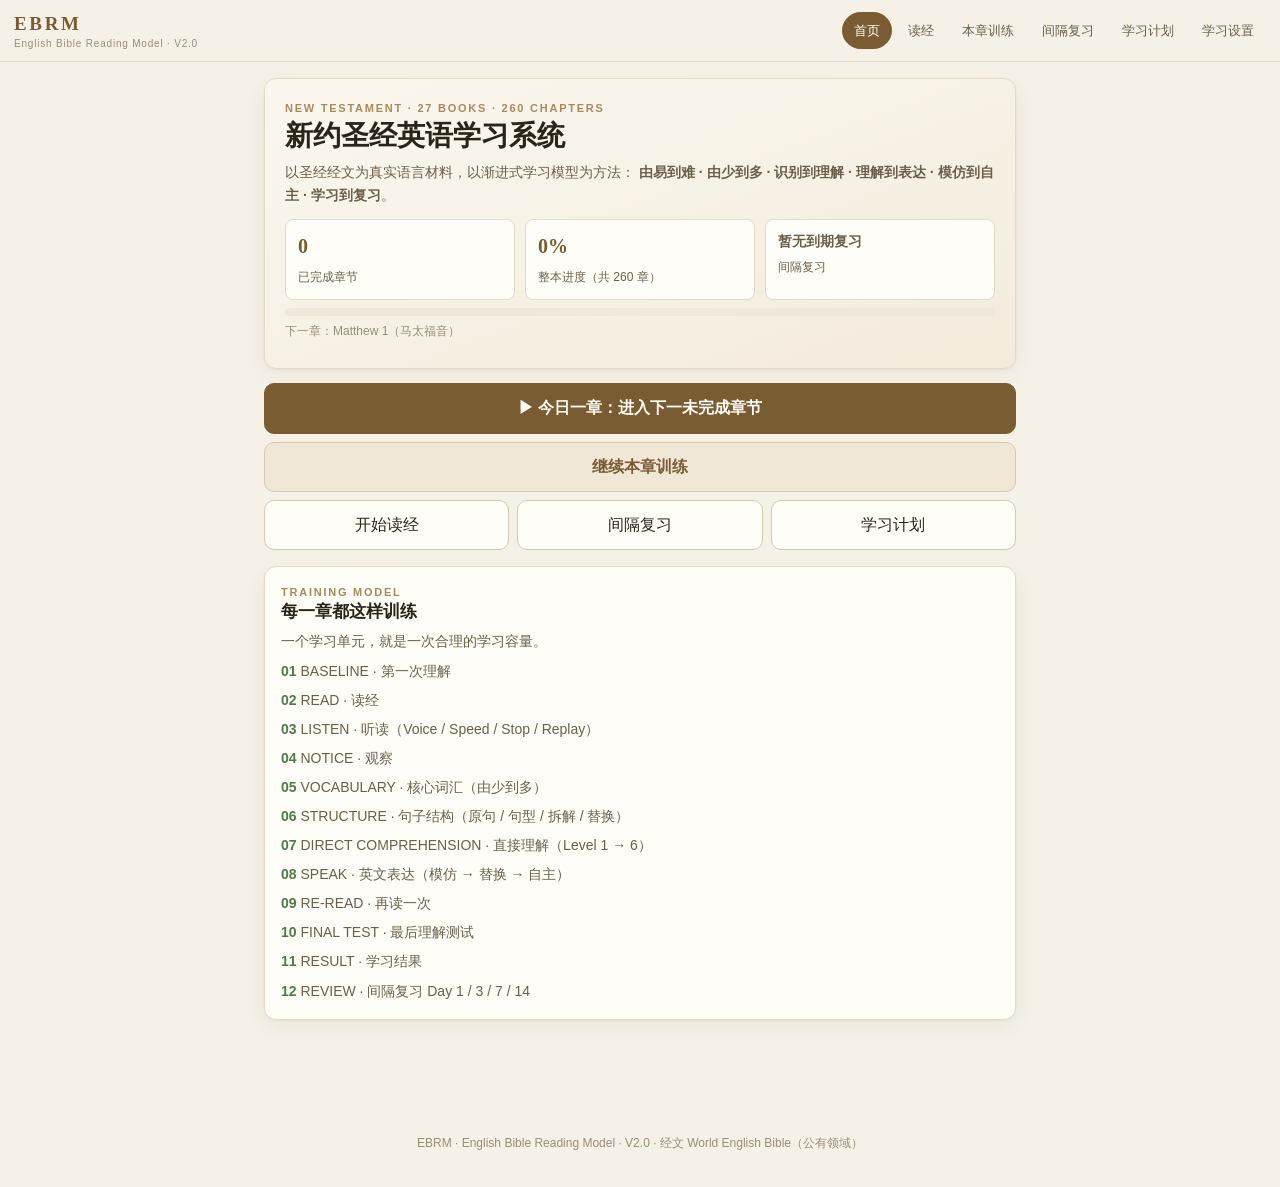
==== commit 8874069b: "feat: EBRM 2.0 Learning Engine - JOHN1 teaching model across 27 books / 260 chapters Architecture: c" ====
--- a/index.html
+++ b/index.html
@@ -1,707 +1,224 @@
-<!doctype html>
+<!DOCTYPE html>
 <html lang="zh-CN">
+
 <head>
-<meta charset="utf-8">
-<meta name="viewport" content="width=device-width,initial-scale=1,viewport-fit=cover">
-<meta name="theme-color" content="#f5f1e7">
-<link rel="manifest" href="./manifest.json">
-<link rel="icon" href="data:image/svg+xml,%3Csvg xmlns='http://www.w3.org/2000/svg' viewBox='0 0 64 64'%3E%3Crect width='64' height='64' rx='14' fill='%232e2a25'/%3E%3Ctext x='32' y='42' font-family='Georgia,serif' font-size='28' font-weight='bold' fill='%23f5f1e7' text-anchor='middle'%3EEB%3C/text%3E%3C/svg%3E">
-<meta name="description" content="EBRM V1.0 完整新约圣经英语学习系统">
-<title>EBRM V1.0｜新约完整圣经英语学习系统</title>
-<style>
-:root{--bg:#f5f1e7;--paper:#fffdf8;--ink:#2e2a25;--muted:#746d63;--line:#e3dbcf;--accent:#6b5b45;--soft:#eee7da;--good:#526b55;--danger:#86544d;--shadow:0 12px 34px rgba(61,51,38,.08)}
-*{box-sizing:border-box}html{scroll-behavior:smooth}body{margin:0;background:var(--bg);color:var(--ink);font:15px/1.6 Inter,"Noto Sans SC","Microsoft YaHei",sans-serif}
-button,input,textarea,select{font:inherit}button{cursor:pointer}a{color:inherit;text-decoration:none}
-.wrap{max-width:1320px;margin:0 auto;padding:0 18px}.top{position:sticky;top:0;z-index:50;background:rgba(245,241,231,.96);backdrop-filter:blur(12px);border-bottom:1px solid var(--line)}
-.nav{height:68px;display:flex;align-items:center;justify-content:space-between;gap:14px}.brand{display:flex;gap:11px;align-items:center}.mark{width:40px;height:40px;border-radius:12px;background:var(--ink);color:var(--bg);display:grid;place-items:center;font-weight:900}.brand b{display:block;font-size:16px}.brand span{display:block;color:var(--muted);font-size:11px}.navs{display:flex;gap:12px;flex-wrap:wrap}.navs a{padding:7px 10px;border-radius:9px;color:var(--muted);font-size:12px}.navs a:hover,.navs a.active{background:var(--soft);color:var(--ink)}
-.hero{padding:38px 0 20px}.hero-grid{display:grid;grid-template-columns:1.35fr .65fr;gap:16px}.surface{background:var(--paper);border:1px solid var(--line);border-radius:20px;box-shadow:var(--shadow)}.hero-card{padding:30px}
-.eyebrow{font-size:11px;letter-spacing:.15em;text-transform:uppercase;color:var(--accent);font-weight:900}h1{font-size:clamp(30px,4vw,52px);line-height:1.1;letter-spacing:-.045em;margin:8px 0 12px}h2{font-size:22px;letter-spacing:-.03em;margin:0}h3{font-size:16px;margin:0 0 5px}p{margin:0;color:var(--muted)}
-.badges{display:flex;gap:8px;flex-wrap:wrap;margin-top:16px}.badge{padding:6px 10px;background:var(--soft);border-radius:999px;color:var(--muted);font-size:11px}
-.stats{display:grid;grid-template-columns:repeat(4,1fr);gap:8px;margin-top:18px}.stat{border:1px solid var(--line);background:#fffaf1;border-radius:13px;padding:12px}.stat b{display:block;font-size:20px}.stat span{font-size:10px;color:var(--muted)}
-.app{display:grid;grid-template-columns:280px 1fr;gap:16px;padding-bottom:30px}.side{padding:16px;align-self:start;position:sticky;top:84px;max-height:calc(100vh - 104px);overflow:auto}.input{width:100%;border:1px solid var(--line);border-radius:10px;background:var(--paper);padding:9px 10px;color:var(--ink);outline:none}.input:focus{border-color:#b9ab96}.booklist{display:flex;flex-direction:column;gap:5px;margin-top:9px}.bookbtn{border:1px solid transparent;background:transparent;border-radius:10px;padding:8px 9px;text-align:left;display:flex;justify-content:space-between;gap:9px}.bookbtn:hover{background:#fffaf1;border-color:var(--line)}.bookbtn.active{background:var(--soft);border-color:var(--line);font-weight:800}.bookbtn small{color:var(--muted)}
-.main{min-width:0}.toolbar{padding:16px;display:flex;align-items:center;justify-content:space-between;gap:12px;flex-wrap:wrap}.controls{display:flex;gap:7px;flex-wrap:wrap;align-items:center}.btn{border:1px solid var(--line);background:var(--paper);color:var(--ink);padding:9px 11px;border-radius:10px;font-weight:800;font-size:12px;transition:.15s ease}.btn:hover{background:#fffaf1;transform:translateY(-1px)}.btn.primary{background:var(--ink);color:#fff;border-color:var(--ink)}.btn.primary:hover{background:#3d3831}.btn.good{background:#e8efe8;color:var(--good);border-color:#d5dfd5}.btn.danger{background:#f1e7e3;color:var(--danger);border-color:#e2d5cf}.btn:disabled{opacity:.45;cursor:not-allowed;transform:none}.btn.speaking{background:#dde8dd;color:var(--good)}
-.reader{padding:18px;margin-top:14px}.reader-head{display:flex;justify-content:space-between;gap:12px;align-items:flex-end;flex-wrap:wrap;padding-bottom:12px;border-bottom:1px solid var(--line)}.reader-title h2{font-size:29px}.meta{font-size:11px;color:var(--muted)}.verses{font-family:Georgia,"Times New Roman",serif;font-size:20px;line-height:1.83;padding:18px 6px;min-height:180px;max-width:920px;margin:0 auto}.verse{display:block;padding:8px 10px;border-radius:10px;cursor:pointer;margin:2px 0}.verse:hover{background:#fffaf1}.verse.selected{background:#ece5d8}.num{font:800 10px Inter,"Microsoft YaHei",sans-serif;color:var(--accent);vertical-align:super;margin-right:6px}.note-line{font:11px/1.5 Inter,"Microsoft YaHei",sans-serif;color:var(--muted);margin-top:8px}.loader{text-align:center;padding:46px 24px;color:var(--muted);border:1px dashed var(--line);border-radius:14px;background:#fffaf1}
-.state-error{background:#f4e9df;color:#6f4f36;border-radius:14px;padding:20px}.state-ok{background:#e8efe8;color:var(--good);border-radius:14px;padding:14px;text-align:center}
-.progress{height:8px;background:var(--soft);border-radius:999px;overflow:hidden}.progress i{display:block;height:100%;background:var(--good);width:0;transition:width .3s}
-.grid2{display:grid;grid-template-columns:repeat(2,1fr);gap:12px}.card{padding:16px}.card h3{margin-bottom:7px}.muted{color:var(--muted)}.kpi{font-size:13px;color:var(--muted)}
-.tabs{display:flex;gap:6px;overflow:auto;margin-top:14px}.tab{flex:0 0 auto}.tab.active{background:var(--ink);color:#fff;border-color:var(--ink)}
-.trainpanel{margin-top:14px}.steps{display:grid;grid-template-columns:repeat(5,1fr);gap:7px}.step{padding:10px 7px;border:1px solid var(--line);border-radius:11px;background:#fffaf1;text-align:center;cursor:pointer;transition:.15s}.step:hover{border-color:#cdbfae}.step strong{display:block;font-size:10px}.step span{font-size:9px;color:var(--muted)}.step.done{opacity:1!important;background:#e8efe8;border-color:#b9cbb9}
-.formgrid{display:grid;grid-template-columns:repeat(2,1fr);gap:10px}.field label{display:block;font-size:11px;font-weight:800;margin-bottom:5px}.textarea{min-height:110px;resize:vertical}
-.choice{display:flex;gap:8px;align-items:flex-start;border:1px solid var(--line);background:#fffaf1;border-radius:10px;padding:9px;margin:6px 0}.choice input{margin-top:4px}.wordbar{display:flex;gap:7px;flex-wrap:wrap;padding:10px 0}.word{border:1px solid var(--line);background:#fffaf1;padding:5px 8px;border-radius:8px;font:12px Georgia,serif}.word.selected{background:var(--soft);border-color:#cdbfae}
-.review-list{display:flex;flex-direction:column;gap:8px}.review{border:1px solid var(--line);border-radius:11px;background:#fffaf1;padding:10px;display:flex;justify-content:space-between;gap:10px;align-items:center;flex-wrap:wrap}.small{font-size:11px}.right{margin-left:auto}.hidden{display:none!important}
-.footer{border-top:1px solid var(--line);padding:24px 0 42px;color:var(--muted);font-size:11px}.toast{position:fixed;right:17px;bottom:17px;z-index:100;background:var(--ink);color:#fff;padding:10px 13px;border-radius:10px;font-size:12px;opacity:0;transform:translateY(8px);transition:.2s;max-width:320px}.toast.show{opacity:1;transform:none}
-.modal{position:fixed;inset:0;background:rgba(30,26,22,.35);display:none;align-items:center;justify-content:center;z-index:90;padding:16px}.modal.show{display:flex}.modalbox{max-width:680px;width:100%;max-height:85vh;overflow:auto;background:var(--paper);border:1px solid var(--line);border-radius:18px;padding:18px;box-shadow:0 24px 70px rgba(30,25,18,.18)}
-body.compact .verses{line-height:1.5!important}
-@media(max-width:1050px){.hero-grid{grid-template-columns:1fr}.app{grid-template-columns:1fr}.side{position:static;max-height:none}.booklist{display:grid;grid-template-columns:repeat(3,1fr)}.stats{grid-template-columns:repeat(2,1fr)}}
-@media(max-width:700px){.navs{display:none}.wrap{padding:0 13px}.reader{padding:13px}.verses{font-size:18px;line-height:1.72}.grid2,.formgrid{grid-template-columns:1fr}.steps{grid-template-columns:repeat(2,1fr)}.booklist{grid-template-columns:repeat(2,1fr)}.reader-title h2{font-size:24px}}
-</style>
+  <meta charset="UTF-8">
+  <meta name="viewport" content="width=device-width, initial-scale=1.0, viewport-fit=cover">
+  <meta name="theme-color" content="#f5f1e7">
+  <meta name="description" content="EBRM｜新约完整圣经英语学习系统：以经文为语言材料，阅读 → 听读 → 观察 → 词汇 → 句型 → 直接理解 → 表达 → 再读 → 综合测试 → 间隔复习。">
+  <title>EBRM｜新约圣经英语学习系统</title>
+
+  <link rel="icon" href="data:image/svg+xml,%3Csvg xmlns='http://www.w3.org/2000/svg' viewBox='0 0 32 32'%3E%3Crect width='32' height='32' rx='7' fill='%23f5f1e7'/%3E%3Ctext x='16' y='22' font-family='Georgia' font-size='15' text-anchor='middle' fill='%237a5c33'%3EE%3C/text%3E%3C/svg%3E">
+  <link rel="manifest" href="manifest.json">
+  <link rel="stylesheet" href="ebrm2.css">
 </head>
+
 <body>
-<header class="top"><div class="wrap nav">
-<a class="brand" href="./"><div class="mark">EB</div><div><b>EBRM V1.0</b><span>English Bible Reading Model · New Testament</span></div></a>
-<nav class="navs"><a href="#reader">读经</a><a href="#training">本章训练</a><a href="#review">间隔复习</a><a href="#plans">学习计划</a><a href="#settings">学习设置</a><a href="./john1.html">John 1 完整课程</a></nav>
-</div></header>
-<section class="hero"><div class="wrap hero-grid">
-<div class="surface hero-card"><div class="eyebrow">NEW TESTAMENT · 27 BOOKS · 260 CHAPTERS</div><h1>从英文读新约，进入经文意义。</h1><p>EBRM V1.0：书库、逐章阅读、听读、十步训练、笔记、词汇、间隔复习与学习计划，全部统一在一个本地闭环中。</p><div class="badges"><span class="badge">Scripture-centered</span><span class="badge">WEB · Public Domain</span><span class="badge">Read → Train → Review</span><span class="badge">Local-first progress</span></div><div class="stats"><div class="stat"><b>27</b><span>新约书卷</span></div><div class="stat"><b>260</b><span>章节</span></div><div class="stat"><b id="doneCount">0</b><span>已完成</span></div><div class="stat"><b id="donePct">0%</b><span>完成率</span></div></div></div>
-<div class="surface hero-card"><div class="eyebrow">TODAY</div><h2 style="margin-top:7px">今日学习入口</h2><p style="margin-top:6px">系统按你的进度自动给出下一章；也可以从书库任意进入。</p><div class="card" style="margin-top:15px;background:#fffaf1"><b id="todayLabel">Matthew 1 · 马太福音</b><div class="muted small" id="todayHint" style="margin-top:4px">开始你的新约阅读。</div><button id="todayBtn" class="btn primary" style="margin-top:10px">进入今日经文</button></div><div class="note-line">经文本地化存储（World English Bible · 公版），离线也可读经；进度、笔记、词汇、书签与训练记录保存在浏览器本地。</div></div></div></section>
-<main class="wrap app" id="reader">
-<aside class="surface side"><div style="display:flex;justify-content:space-between;align-items:center"><h3>新约书库</h3><span class="badge">27卷</span></div><input id="bookSearch" class="input" style="margin-top:10px" placeholder="搜索书卷：John / 约翰"><div id="bookList" class="booklist"></div></aside>
-<section class="main"><div class="surface toolbar"><div><div class="eyebrow">读经</div><h2 id="readerHeading">Matthew · 马太福音</h2><div class="meta" style="margin-top:4px">英文原文阅读 · 点击经文可进入训练观察</div></div><div class="controls"><select id="chapterSelect" class="input" style="width:auto" aria-label="选择章节"></select><button id="prevBtn" class="btn">← 上一章</button><button id="nextBtn" class="btn">下一章 →</button><button id="listenBtn" class="btn good" data-speak-btn>🔊 听读本章</button><button id="fontBtn" class="btn" title="调整字号">A+</button></div></div>
-<article class="surface reader"><div class="reader-head"><div><div class="reader-title"><h2 id="chapterTitle">Matthew 1</h2><div id="sourceMeta" class="meta">World English Bible · Public Domain</div></div></div><div class="controls"><button id="bookmarkBtn" class="btn">☆ 书签</button><button id="completeBtn" class="btn good">✓ 完成本章</button></div></div><div id="verseArea" class="verses"><div class="loader">正在载入经文…</div></div><div class="grid2"><div class="card"><h3>本章笔记</h3><textarea id="chapterNote" class="input textarea" placeholder="记录你的观察、问题或祷告回应……"></textarea><button id="saveNoteBtn" class="btn primary" style="margin-top:8px">保存笔记</button></div><div class="card"><h3>本章进度</h3><div class="kpi"><span id="chapterStatus">未开始</span> · 完成十步训练后点击“完成本章”进入间隔复习。</div><div class="progress" style="margin-top:10px"><i id="chapterBar"></i></div><div class="controls" style="margin-top:10px"><button id="resetTrainingBtn" class="btn danger">重置本章训练</button></div></div></div></article>
-<section id="training" class="surface reader trainpanel"><div class="reader-head" style="padding-bottom:9px"><div><div class="eyebrow">本章训练</div><h2>十步英语训练</h2><div class="meta">新约 260 章全部使用同一套 EBRM 训练闭环。</div></div></div><div class="steps" id="stepGrid" style="margin-top:12px"><div class="step" data-step="baseline"><strong>01 BASELINE</strong><span>第一次理解</span></div><div class="step" data-step="read"><strong>02 READ</strong><span>完整阅读</span></div><div class="step" data-step="listen"><strong>03 LISTEN</strong><span>听读</span></div><div class="step" data-step="notice"><strong>04 NOTICE</strong><span>观察</span></div><div class="step" data-step="vocab"><strong>05 VOCAB</strong><span>词汇</span></div><div class="step" data-step="structure"><strong>06 STRUCTURE</strong><span>句法</span></div><div class="step" data-step="understand"><strong>07 UNDERSTAND</strong><span>直接理解</span></div><div class="step" data-step="speak"><strong>08 SPEAK</strong><span>英文表达</span></div><div class="step" data-step="reread"><strong>09 RE-READ</strong><span>重读</span></div><div class="step" data-step="review"><strong>10 REVIEW</strong><span>复习</span></div></div><div class="tabs" id="trainingTabs"><button class="btn tab active" data-tab="baseline">01</button><button class="btn tab" data-tab="read">02</button><button class="btn tab" data-tab="listen">03</button><button class="btn tab" data-tab="notice">04</button><button class="btn tab" data-tab="vocab">05</button><button class="btn tab" data-tab="structure">06</button><button class="btn tab" data-tab="understand">07</button><button class="btn tab" data-tab="speak">08</button><button class="btn tab" data-tab="reread">09</button><button class="btn tab" data-tab="review">10</button></div><div id="trainingContent" class="card" style="margin-top:10px;background:#fffaf1"></div></section>
-<section id="review" class="surface reader" style="margin-top:14px"><div class="reader-head"><div><div class="eyebrow">间隔复习</div><h2>到期复习</h2><div class="meta">完成章节后自动生成 1 / 3 / 7 / 14 天复习节点。</div></div><button class="btn" id="clearDoneBtn">清空完成记录</button></div><div id="reviewList" class="review-list" style="margin-top:12px"></div></section>
-<section id="plans" class="surface reader" style="margin-top:14px"><div class="reader-head"><div><div class="eyebrow">学习计划</div><h2>新约 90 天阅读计划</h2><div id="planInfo" class="meta">准备中…</div></div><button id="planJumpBtn" class="btn primary">进入下一章</button></div><div class="progress" style="margin-top:12px"><i id="planBar"></i></div><div style="margin-top:7px;font-weight:800" id="planPct">0%</div></section>
-<section id="settings" class="surface reader" style="margin-top:14px"><div class="reader-head"><div><div class="eyebrow">学习设置</div><h2>设置与学习数据</h2></div></div><div class="grid2" style="margin-top:10px"><label class="choice"><input type="checkbox" id="autoMarkRead"><span><b>打开章节即记为已读</b><small class="muted" style="display:block">仅影响“已读”统计，不等同于完成十步训练。</small></span></label><label class="choice"><input type="checkbox" id="compactMode"><span><b>紧凑阅读模式</b><small class="muted" style="display:block">减少经文行距。</small></span></label></div><div class="controls" style="margin-top:10px"><button id="exportBtn" class="btn">导出学习数据</button><button id="importBtn" class="btn">导入学习数据</button><input id="importFile" type="file" accept="application/json,.json" hidden><button id="resetAllBtn" class="btn danger">清除本设备全部数据</button></div></section>
-</section></main>
-<footer class="footer"><div class="wrap">EBRM V1.0 · English Bible Reading Model · New Testament Edition · 27 Books / 260 Chapters · Scripture text: World English Bible (Public Domain) · 本地经文数据离线可用。</div></footer><div id="toast" class="toast"></div>
+
+<header class="topbar">
+  <div class="brand">
+    EBRM
+    <small>English Bible Reading Model · V2.0</small>
+  </div>
+  <nav class="topnav">
+    <button data-act="home" class="active">首页</button>
+    <button data-act="reader">读经</button>
+    <button data-act="learn">本章训练</button>
+    <button data-act="review">间隔复习<span id="navDueBadge" class="badge warn hidden"></span></button>
+    <button data-act="plan">学习计划</button>
+    <button data-act="settings">学习设置</button>
+  </nav>
+</header>
+
+<main class="app">
+
+  <!-- ============================ HOME ============================ -->
+  <section id="view-home" class="view active">
+
+    <div class="hero-card">
+      <div class="eyebrow">NEW TESTAMENT · 27 BOOKS · 260 CHAPTERS</div>
+      <h1>新约圣经英语学习系统</h1>
+      <p class="muted">
+        以圣经经文为真实语言材料，以渐进式学习模型为方法：
+        <b>由易到难 · 由少到多 · 识别到理解 · 理解到表达 · 模仿到自主 · 学习到复习</b>。
+      </p>
+      <div class="stat-grid">
+        <div class="stat">
+          <strong id="homeDone">0</strong>
+          <span>已完成章节</span>
+        </div>
+        <div class="stat">
+          <strong id="homePercent">0%</strong>
+          <span>整本进度（共 <span id="homeTotal">260</span> 章）</span>
+        </div>
+        <div class="stat">
+          <strong id="homeDue" style="font-size:14px;font-family:var(--sans);color:var(--ink-2)">暂无到期复习</strong>
+          <span>间隔复习</span>
+        </div>
+      </div>
+      <div class="progress-track"><div id="homeBar" class="progress-fill"></div></div>
+      <p class="tiny" id="homeNextHint">正在读取学习进度…</p>
+    </div>
+
+    <button class="primary wide" data-act="today">▶ 今日一章：进入下一未完成章节</button>
+    <button class="secondary wide" data-act="learn">继续本章训练</button>
+    <div class="row" style="margin-top:8px">
+      <button data-act="reader">开始读经</button>
+      <button data-act="review">间隔复习</button>
+      <button data-act="plan">学习计划</button>
+    </div>
+
+    <div class="card" style="margin-top:16px">
+      <div class="eyebrow">TRAINING MODEL</div>
+      <h3>每一章都这样训练</h3>
+      <p class="muted">一个学习单元，就是一次合理的学习容量。</p>
+      <div class="reslist">
+        <div><b>01</b> BASELINE · 第一次理解</div>
+        <div><b>02</b> READ · 读经</div>
+        <div><b>03</b> LISTEN · 听读（Voice / Speed / Stop / Replay）</div>
+        <div><b>04</b> NOTICE · 观察</div>
+        <div><b>05</b> VOCABULARY · 核心词汇（由少到多）</div>
+        <div><b>06</b> STRUCTURE · 句子结构（原句 / 句型 / 拆解 / 替换）</div>
+        <div><b>07</b> DIRECT COMPREHENSION · 直接理解（Level 1 → 6）</div>
+        <div><b>08</b> SPEAK · 英文表达（模仿 → 替换 → 自主）</div>
+        <div><b>09</b> RE-READ · 再读一次</div>
+        <div><b>10</b> FINAL TEST · 最后理解测试</div>
+        <div><b>11</b> RESULT · 学习结果</div>
+        <div><b>12</b> REVIEW · 间隔复习 Day 1 / 3 / 7 / 14</div>
+      </div>
+    </div>
+
+  </section>
+
+  <!-- ============================ READER ============================ -->
+  <section id="view-reader" class="view">
+
+    <div class="card tight">
+      <div class="reader-bar">
+        <div class="grow">
+          <div class="eyebrow">BIBLE READER · 读经</div>
+          <h2 id="readerHeading" style="margin:2px 0 0">Matthew 1</h2>
+          <div class="tiny" id="readerHeadingZh">马太福音 · 第 1 章</div>
+        </div>
+        <div style="display:flex;gap:6px;flex-wrap:wrap">
+          <button class="sm" data-act="today">今日</button>
+          <button class="sm" data-act="font-cycle">字号</button>
+          <button class="sm" data-act="play-chapter">🔊 听读本章</button>
+        </div>
+      </div>
+    </div>
+
+    <div class="card tight">
+      <div class="eyebrow">BOOKS · 书卷</div>
+      <div class="book-grid" id="bookList" style="margin-top:8px"></div>
+      <hr class="sep">
+      <div class="eyebrow">CHAPTERS · 章节</div>
+      <div style="margin:8px 0">
+        <select id="chapterSelect" aria-label="选择章节"></select>
+      </div>
+      <div class="chapter-strip" id="chapterStrip"></div>
+    </div>
+
+    <div class="card">
+      <div class="reader-bar" style="margin-bottom:8px">
+        <div class="grow">
+          <h3 id="chapterTitle" style="margin:0">Matthew 1</h3>
+          <div class="tiny" id="sourceMeta">World English Bible</div>
+        </div>
+        <div style="display:flex;gap:6px;flex-wrap:wrap">
+          <button class="sm" id="prevBtn" data-act="ch-prev">← 上一章</button>
+          <button class="sm" id="nextBtn" data-act="ch-next">下一章 →</button>
+        </div>
+      </div>
+      <div id="chapterStatus"></div>
+      <div class="progress-track"><div id="chapterBar" class="progress-fill"></div></div>
+      <div id="verseArea" style="margin-top:12px">
+        <div class="state-box loading">正在加载经文…</div>
+      </div>
+      <p class="tiny" style="margin-top:10px">提示：点击任意一节可以单独听这一节。</p>
+    </div>
+
+    <div class="card">
+      <div class="eyebrow">MY NOTE</div>
+      <h3>本章笔记</h3>
+      <textarea id="chapterNote" placeholder="写下这一章你的观察、问题或收获…"></textarea>
+      <div class="row" style="margin-top:8px">
+        <button data-act="save-note" id="saveNoteBtn">保存笔记</button>
+        <button data-act="bookmark" id="bookmarkBtn">🔖 书签</button>
+      </div>
+    </div>
+
+    <button class="primary wide" data-act="learn">进入本章训练（10 步 + 结果 + 复习）→</button>
+
+  </section>
+
+  <!-- ============================ LEARN ============================ -->
+  <section id="view-learn" class="view">
+
+    <div class="learn-head">
+      <button class="back" data-act="reader" aria-label="返回读经">←</button>
+      <div style="flex:1 1 auto;min-width:0">
+        <div class="eyebrow" id="learnStepLabel">STEP 01 · BASELINE</div>
+        <h2 id="learnTitle" style="margin:2px 0 0">第一次理解</h2>
+      </div>
+    </div>
+
+    <div class="unit-strip" id="unitStrip"></div>
+    <div class="step-rail" id="stepRail"></div>
+    <div class="step-banner" id="stepBanner"></div>
+
+    <div id="learnBody"></div>
+
+  </section>
+
+  <!-- ============================ REVIEW ============================ -->
+  <section id="view-review" class="view">
+    <div class="card tight">
+      <div class="eyebrow">SPACED REVIEW · 间隔复习</div>
+      <h2 style="margin:2px 0 0">Day 1 → Day 3 → Day 7 → Day 14</h2>
+      <p class="muted" style="margin:6px 0 0">
+        完成一个学习单元后，系统自动安排 4 次复习。到期后进入复习，可以针对薄弱环节重新训练。
+      </p>
+    </div>
+    <div id="reviewList"></div>
+  </section>
+
+  <!-- ============================ PLAN ============================ -->
+  <section id="view-plan" class="view">
+    <div id="planInfo"></div>
+    <div id="planBooks"></div>
+  </section>
+
+  <!-- ============================ SETTINGS ============================ -->
+  <section id="view-settings" class="view">
+    <div id="settingsBody"></div>
+    <input type="file" id="importFile" accept="application/json,.json" class="hidden" data-act="import">
+  </section>
+
+  <div id="fatalBox" class="hidden"></div>
+
+</main>
+
+<footer class="foot">
+  EBRM · English Bible Reading Model · V2.0 · 经文 World English Bible（公有领域）
+</footer>
+
+<div id="toast" class="toast"></div>
+
+<script src="ebrm-content.js"></script>
+<script src="ebrm-engine.js"></script>
+<script src="ebrm-app.js"></script>
 <script>
-'use strict';
-/* ============================================================
-   EBRM V1.0 — New Testament reader & 10-step training engine
-   一个正式入口：唯一 loadChapter / openBook / openChapter /
-   speakCurrent / renderVerses / renderTraining / 数据系统
-   ============================================================ */
-
-/* ---------- 常量 ---------- */
-const BOOKS = [
-  ["MAT","Matthew","马太福音",28],["MRK","Mark","马可福音",16],["LUK","Luke","路加福音",24],
-  ["JHN","John","约翰福音",21],["ACT","Acts","使徒行传",28],["ROM","Romans","罗马书",16],
-  ["1CO","1 Corinthians","哥林多前书",16],["2CO","2 Corinthians","哥林多后书",13],
-  ["GAL","Galatians","加拉太书",6],["EPH","Ephesians","以弗所书",6],["PHP","Philippians","腓立比书",4],
-  ["COL","Colossians","歌罗西书",4],["1TH","1 Thessalonians","帖撒罗尼迦前书",5],
-  ["2TH","2 Thessalonians","帖撒罗尼迦后书",3],["1TI","1 Timothy","提摩太前书",6],
-  ["2TI","2 Timothy","提摩太后书",4],["TIT","Titus","提多书",3],["PHM","Philemon","腓利门书",1],
-  ["HEB","Hebrews","希伯来书",13],["JAS","James","雅各书",5],["1PE","1 Peter","彼得前书",5],
-  ["2PE","2 Peter","彼得后书",3],["1JN","1 John","约翰一书",5],["2JN","2 John","约翰二书",1],
-  ["3JN","3 John","约翰三书",1],["JUD","Jude","犹大书",1],["REV","Revelation","启示录",22]
-];
-const TOTAL_CHAPTERS = BOOKS.reduce((a, b) => a + b[3], 0); /* 260 */
-const API_BASE = 'https://bible.helloao.org/api/eng_webp';
-const LOCAL_BIBLE_URL = './data/nt-engwebp.json';
-const STORE = 'EBRM_V1_DATA_V1';
-const STORE_SET = 'EBRM_V1_DATA_V1_SET';
-const REVIEW_DAYS = [1, 3, 7, 14];
-const STEP_ORDER = ['baseline','read','listen','notice','vocab','structure','understand','speak','reread','review'];
-
-/* ---------- 状态 ---------- */
-const state = {
-  book: 'MAT',
-  chapter: 1,
-  verses: [],            /* 当前章 [{number, text}] */
-  localBible: null,      /* 本地经文缓存 */
-  localFailed: false,
-  font: 20,
-  activeTab: 'baseline',
-  speaking: false,
-  settings: { autoMarkRead: false, compactMode: false },
-  progress: { done:{}, read:{}, notes:{}, bookmarks:{}, trainings:{}, reviewAt:{}, words:[] }
-};
-
-/* ---------- 工具 ---------- */
-const $ = id => document.getElementById(id);
-const esc = s => String(s ?? '').replace(/[&<>"']/g, m => ({'&':'&amp;','<':'&lt;','>':'&gt;','"':'&quot;',"'":'&#39;'}[m]));
-const chKey = () => state.book + '.' + state.chapter;
-const curBook = () => BOOKS.find(b => b[0] === state.book) || BOOKS[0];
-const pct = (n, d) => d ? Math.round(n / d * 100) : 0;
-const doneCount = () => Object.values(state.progress.done).filter(Boolean).length;
-let toastTimer = null;
-function toast(msg) {
-  const t = $('toast');
-  if (!t) return;
-  t.textContent = msg;
-  t.classList.add('show');
-  clearTimeout(toastTimer);
-  toastTimer = setTimeout(() => t.classList.remove('show'), 2200);
-}
-
-/* ---------- 数据规范化 ---------- */
-function normalizeProgress(p) {
-  const out = { done:{}, read:{}, notes:{}, bookmarks:{}, trainings:{}, reviewAt:{}, words:[] };
-  if (!p || typeof p !== 'object') return out;
-  for (const k of ['done','read','bookmarks']) {
-    if (p[k] && typeof p[k] === 'object' && !Array.isArray(p[k])) {
-      for (const key of Object.keys(p[k])) if (p[k][key]) out[k][key] = true;
-    }
+  if ('serviceWorker' in navigator) {
+    window.addEventListener('load', function () {
+      navigator.serviceWorker.register('sw.js').catch(function (e) {
+        console.warn('SW 注册失败', e);
+      });
+    });
   }
-  if (p.notes && typeof p.notes === 'object') {
-    for (const key of Object.keys(p.notes)) if (typeof p.notes[key] === 'string') out.notes[key] = p.notes[key];
-  }
-  if (p.trainings && typeof p.trainings === 'object') {
-    for (const key of Object.keys(p.trainings)) {
-      const t = p.trainings[key];
-      if (t && typeof t === 'object' && !Array.isArray(t)) {
-        const clean = {};
-        for (const s of STEP_ORDER) clean[s] = !!t[s];
-        if (typeof t.baselineLevel === 'number') clean.baselineLevel = t.baselineLevel;
-        if (typeof t.baselineNote === 'string') clean.baselineNote = t.baselineNote;
-        if (t.freeNotes && typeof t.freeNotes === 'object') {
-          clean.freeNotes = {};
-          for (const s of ['notice','structure','understand','reread']) if (typeof t.freeNotes[s] === 'string') clean.freeNotes[s] = t.freeNotes[s];
-        }
-        out.trainings[key] = clean;
-      }
-    }
-  }
-  if (p.reviewAt && typeof p.reviewAt === 'object') {
-    for (const key of Object.keys(p.reviewAt)) {
-      let arr = p.reviewAt[key];
-      if (typeof arr === 'string') arr = [arr];
-      if (Array.isArray(arr)) {
-        const dates = arr.map(x => new Date(x).getTime()).filter(x => Number.isFinite(x)).sort((a, b) => a - b);
-        if (dates.length) out.reviewAt[key] = dates.map(x => new Date(x).toISOString());
-      }
-    }
-  }
-  if (Array.isArray(p.words)) {
-    for (const w of p.words) {
-      if (w && typeof w.word === 'string' && w.word) out.words.push({ word: w.word, chapter: typeof w.chapter === 'string' ? w.chapter : '', created: w.created || '' });
-    }
-  }
-  return out;
-}
-function normalizeSettings(s) {
-  const out = { autoMarkRead: false, compactMode: false };
-  if (s && typeof s === 'object') { out.autoMarkRead = !!s.autoMarkRead; out.compactMode = !!s.compactMode; }
-  return out;
-}
-function loadState() {
-  try {
-    const raw = JSON.parse(localStorage.getItem(STORE) || '{}');
-    if (raw && typeof raw === 'object') {
-      state.progress = normalizeProgress(raw.progress);
-      state.font = Number.isFinite(raw.font) ? Math.min(26, Math.max(18, +raw.font)) : 20;
-      if (raw.last && BOOKS.some(b => b[0] === raw.last.book)) {
-        state.book = raw.last.book;
-        state.chapter = Math.min(Math.max(1, +raw.last.chapter || 1), curBook()[3]);
-      }
-    }
-  } catch (e) { console.warn('EBRM: 学习数据损坏，已重置。', e); }
-  try {
-    const rawSet = JSON.parse(localStorage.getItem(STORE_SET) || '{}');
-    state.settings = normalizeSettings(rawSet.settings || rawSet);
-  } catch (e) { state.settings = normalizeSettings(null); }
-}
-function saveState() {
-  try {
-    localStorage.setItem(STORE, JSON.stringify({ progress: state.progress, font: state.font, last: { book: state.book, chapter: state.chapter } }));
-    localStorage.setItem(STORE_SET, JSON.stringify(state.settings));
-  } catch (e) { toast('本地存储不可用（可能为隐私模式）'); }
-  renderStats(); renderReview(); renderPlan();
-}
-
-/* ---------- 经文读取：本地优先 → 在线 API → 明确报错 ---------- */
-function verseTextFromContent(content) {
-  if (typeof content === 'string') return content;
-  if (Array.isArray(content)) return content.map(x => typeof x === 'string' ? x : (x && typeof x.text === 'string' ? x.text : '')).join(' ').replace(/\s+/g, ' ').trim();
-  return '';
-}
-function extractVerses(chapterObj) {
-  const list = (chapterObj && chapterObj.content) || [];
-  const verses = list.filter(x => x && x.type === 'verse').map((v, i) => ({
-    number: Number(v.number) || i + 1,
-    text: verseTextFromContent(v.content !== undefined ? v.content : v.text)
-  })).filter(v => v.text);
-  verses.sort((a, b) => a.number - b.number);
-  return verses;
-}
-async function loadLocalBible() {
-  if (state.localBible || state.localFailed) return;
-  try {
-    const r = await fetch(LOCAL_BIBLE_URL);
-    if (!r.ok) throw new Error('HTTP ' + r.status);
-    const data = await r.json();
-    if (!data || !Array.isArray(data.books) || !data.books.length) throw new Error('结构不正确');
-    state.localBible = data;
-  } catch (e) {
-    state.localFailed = true;
-    console.warn('EBRM: 本地经文不可用，改用在线 API。', e);
-  }
-}
-function versesFromLocal(bookId, ch) {
-  if (!state.localBible) return null;
-  const b = state.localBible.books.find(x => x && x.id === bookId);
-  if (!b || !b.chapters) return null;
-  const c = b.chapters[String(ch)] || b.chapters[+ch];
-  if (!Array.isArray(c) || !c.length) return null;
-  return c.map(v => ({ number: Number(v.number) || 0, text: String(v.text || '') })).filter(v => v.text);
-}
-async function versesFromApi(bookId, ch) {
-  const r = await fetch(API_BASE + '/' + bookId + '/' + ch + '.json');
-  if (!r.ok) throw new Error('API HTTP ' + r.status);
-  const data = await r.json();
-  const verses = extractVerses(data.chapter);
-  if (!verses.length) throw new Error('API 无经文内容');
-  return verses;
-}
-function showChapterError(bookId, ch) {
-  const b = BOOKS.find(x => x[0] === bookId) || curBook();
-  $('verseArea').innerHTML = '<div class="state-error"><b>经文载入失败（' + esc(b[1]) + ' ' + ch + '）</b>' +
-    '<p style="margin:6px 0 0;color:#6f4f36">本地经文与在线数据源都暂时无法访问。请检查网络后重试。</p>' +
-    '<div class="controls" style="margin-top:10px"><button class="btn primary" data-action="reload">重新加载</button>' +
-    '<button class="btn" data-action="reload-page">刷新页面</button></div></div>';
-  $('sourceMeta').textContent = '载入失败';
-}
-async function loadChapter() {
-  const b = curBook(), ch = state.chapter;
-  $('chapterTitle').textContent = b[1] + ' ' + ch;
-  $('readerHeading').textContent = b[1] + ' · ' + b[2];
-  $('verseArea').innerHTML = '<div class="loader">正在载入经文…</div>';
-  state.verses = [];
-  await loadLocalBible();
-  let verses = versesFromLocal(b[0], ch);
-  let source = 'World English Bible · 本地经文';
-  if (!verses) {
-    try { verses = await versesFromApi(b[0], ch); source = 'World English Bible · 在线 API'; }
-    catch (e) { console.warn('EBRM: 在线 API 失败', e); showChapterError(b[0], ch); renderTraining(); return; }
-  }
-  state.verses = verses;
-  $('sourceMeta').textContent = source;
-  if (state.settings.autoMarkRead) state.progress.read[chKey()] = true;
-  saveState();
-  renderVerses(); renderTraining(); fillChapterSelect(); navState();
-}
-
-/* ---------- 渲染 ---------- */
-function renderStats() {
-  const d = doneCount();
-  $('doneCount').textContent = d;
-  $('donePct').textContent = pct(d, TOTAL_CHAPTERS) + '%';
-}
-function renderBooks(filter) {
-  const q = (filter || '').trim().toLowerCase();
-  const list = BOOKS.filter(b => (b[1] + ' ' + b[2]).toLowerCase().includes(q));
-  $('bookList').innerHTML = list.map(b =>
-    '<button class="bookbtn' + (b[0] === state.book ? ' active' : '') + '" data-book="' + b[0] + '">' +
-    '<span>' + esc(b[1]) + '<br><small>' + esc(b[2]) + '</small></span><small>' + b[3] + '章' +
-    (state.progress.done[b[0] + '.' + b[3]] ? ' ✓' : '') + '</small></button>').join('');
-}
-function fillChapterSelect() {
-  const b = curBook();
-  $('chapterSelect').innerHTML = Array.from({ length: b[3] }, (_, i) => '<option value="' + (i + 1) + '">第 ' + (i + 1) + ' 章</option>').join('');
-  $('chapterSelect').value = state.chapter;
-}
-function navState() {
-  const idx = BOOKS.findIndex(x => x[0] === state.book), b = BOOKS[idx];
-  $('prevBtn').disabled = state.chapter === 1 && idx === 0;
-  $('nextBtn').disabled = state.chapter === b[3] && idx === BOOKS.length - 1;
-}
-function renderVerses() {
-  const k = chKey();
-  if (!state.verses.length) { $('verseArea').innerHTML = '<div class="loader">本章暂无经文内容。</div>'; return; }
-  $('verseArea').innerHTML = state.verses.map(v =>
-    '<span class="verse" data-v="' + v.number + '"><span class="num">' + v.number + '</span>' + esc(v.text) + '</span>').join('');
-  $('chapterNote').value = state.progress.notes[k] || '';
-  $('chapterBar').style.width = state.progress.done[k] ? '100%' : '0%';
-  const t = state.progress.trainings[k] || {};
-  const started = state.progress.read[k] || state.progress.done[k] || Object.keys(t).some(s => t[s]);
-  $('chapterStatus').textContent = state.progress.done[k] ? '已完成' : (started ? '进行中' : '未开始');
-  $('bookmarkBtn').textContent = state.progress.bookmarks[k] ? '★ 已书签' : '☆ 书签';
-  updateSpeakButtons();
-}
-function stepState() {
-  return state.progress.trainings[chKey()] || {};
-}
-function renderTraining() {
-  const k = chKey(), t = stepState();
-  document.querySelectorAll('#stepGrid .step').forEach(s => {
-    const done = !!t[s.dataset.step];
-    s.classList.toggle('done', done);
-  });
-  document.querySelectorAll('#trainingTabs .tab').forEach(x => x.classList.toggle('active', x.dataset.tab === state.activeTab));
-  const b = curBook();
-  const verses = state.verses;
-  const first = verses.length ? verses[0].text : '';
-  const sample = verses.slice(0, 3).map(v => '<b>' + v.number + '</b> ' + esc(v.text)).join('<br>');
-  const fn = t.freeNotes || {};
-  let html = '';
-  if (!state.verses.length) html = '<p class="muted">请先在上方载入本章经文，再进行训练。</p>';
-  else if (state.activeTab === 'baseline') html =
-    '<h3>01 · 第一次理解（Baseline）</h3><p class="muted">不查中文，先建立整体理解。</p>' +
-    '<div class="formgrid" style="margin-top:10px"><div class="field"><label>我能大致说出本章在讲什么</label>' +
-    '<select id="baseLevel" class="input">' + [1,2,3,4,5].map(n => '<option value="' + n + '"' + (t.baselineLevel === n ? ' selected' : '') + '>' + n + ' · ' + ['很难','有些把握','基本明白','比较清楚','很清楚','可以用英文复述'][n-1] + '</option>').join('') + '</select></div>' +
-    '<div class="field"><label>一句话写下你的第一次理解</label><input id="baseNote" class="input" placeholder="My first understanding…" value="' + esc(t.baselineNote || '') + '"></div></div>' +
-    '<button class="btn primary" style="margin-top:10px" data-action="save-baseline">' + (t.baseline ? '已保存 · 更新' : '保存并进入下一步') + '</button>';
-  else if (state.activeTab === 'read') html =
-    '<h3>02 · 完整阅读（Read）</h3><p class="muted">完成一次完整阅读。阅读时不要急着查词。</p>' +
-    '<div class="card" style="margin-top:9px;background:#fffaf1"><b>' + esc(b[1]) + ' ' + state.chapter + '</b><p class="small muted" style="margin-top:4px">建议：先从头到尾读一遍，再返回重点句。</p></div>' +
-    '<button class="btn primary" style="margin-top:10px" data-action="mark-read">' + (t.read ? '✓ 已完成' : '✓ 我已完整阅读') + '</button>';
-  else if (state.activeTab === 'listen') html =
-    '<h3>03 · 听读（Listen）</h3><p class="muted">听英文节奏，注意句子边界与重复。</p>' +
-    '<div class="controls" style="margin-top:9px"><button class="btn good" data-action="speak" data-speak-btn>🔊 朗读本章</button>' +
-    '<button class="btn primary" data-action="mark-listen">' + (t.listen ? '✓ 已完成' : '✓ 我已完成听读') + '</button></div>';
-  else if (state.activeTab === 'notice') html =
-    '<h3>04 · 观察（Notice）</h3><p class="muted">从经文中找出重复、对比、人物、动作与关系。</p>' +
-    '<div class="card" style="margin-top:9px;background:#fffaf1">' + sample + '</div>' +
-    '<textarea id="noticeNote" class="input textarea" style="margin-top:9px" placeholder="I notice…">' + esc(fn.notice || '') + '</textarea>' +
-    '<button class="btn primary" style="margin-top:9px" data-action="save-notice">保存观察</button>';
-  else if (state.activeTab === 'vocab') {
-    const words = [...new Set((verses.map(v => v.text).join(' ').toLowerCase().match(/[a-z][a-z'-]{3,}/g) || []))].slice(0, 60);
-    const myWords = state.progress.words.filter(w => w.chapter === k);
-    html = '<h3>05 · 词汇（Vocabulary）</h3><p class="muted">选词进入你的个人词汇本。词义由你自己写，不追求一次到位。</p>' +
-      '<div class="wordbar">' + words.map(w => '<button class="word' + (myWords.some(x => x.word === w) ? ' selected' : '') + '" data-action="toggle-word" data-word="' + esc(w) + '">' + esc(w) + '</button>').join('') + '</div>' +
-      '<p class="small muted">已加入本章词汇：' + myWords.length + ' 个</p>';
-  }
-  else if (state.activeTab === 'structure') html =
-    '<h3>06 · 句法（Structure）</h3><p class="muted">挑一个你觉得难的句子，尝试写出 Subject / Verb / Object / Complement。</p>' +
-    '<div class="card" style="margin-top:9px;background:#fffaf1">' + esc(first) + '</div>' +
-    '<textarea id="structureNote" class="input textarea" style="margin-top:9px" placeholder="Subject = … / Verb = … / Object = …">' + esc(fn.structure || '') + '</textarea>' +
-    '<button class="btn primary" style="margin-top:9px" data-action="save-structure">保存结构分析</button>';
-  else if (state.activeTab === 'understand') html =
-    '<h3>07 · 直接理解（Direct Understanding）</h3><p class="muted">不写中文翻译，直接用简单英文回答：</p>' +
-    '<div class="card" style="margin-top:9px;background:#fffaf1"><b>What is happening?</b><br><span class="small muted">Who is involved? What changes? What is emphasized?</span></div>' +
-    '<textarea id="understandNote" class="input textarea" style="margin-top:9px" placeholder="In simple English…">' + esc(fn.understand || '') + '</textarea>' +
-    '<button class="btn primary" style="margin-top:9px" data-action="save-understand">保存理解</button>';
-  else if (state.activeTab === 'speak') html =
-    '<h3>08 · 英文表达（Speak）</h3><p class="muted">选一句经文，朗读 3 次；然后不看经文，用英文说出大意。</p>' +
-    '<div class="controls" style="margin-top:9px"><button class="btn good" data-action="speak" data-speak-btn>🔊 听示范</button>' +
-    '<button class="btn primary" data-action="mark-speak">' + (t.speak ? '✓ 已完成' : '✓ 我已口头表达') + '</button></div>';
-  else if (state.activeTab === 'reread') html =
-    '<h3>09 · 重读（Re-read）</h3><p class="muted">再次从头读本章，比较第一次与现在的理解。</p>' +
-    '<textarea id="rereadNote" class="input textarea" style="margin-top:9px" placeholder="What became clearer?">' + esc(fn.reread || '') + '</textarea>' +
-    '<button class="btn primary" style="margin-top:9px" data-action="save-reread">保存重读体会</button>';
-  else if (state.activeTab === 'review') {
-    const dates = state.progress.reviewAt[k] || [];
-    html = '<h3>10 · 复习（Review）</h3><p class="muted">系统会按 1 / 3 / 7 / 14 天安排间隔复习。</p>' +
-      '<div class="card" style="margin-top:9px;background:#fffaf1"><b>' + (dates.length ? '已安排 ' + dates.length + ' 次复习' : '完成后自动安排复习') + '</b>' +
-      '<p class="small muted" style="margin-top:3px">' + (dates.length ? dates.map(d => new Date(d).toLocaleDateString()).join(' · ') : '点击下方按钮完成本章，即可进入复习队列。') + '</p></div>' +
-      '<button class="btn primary" style="margin-top:9px" data-action="complete-chapter">' + (state.progress.done[k] ? '✓ 本章已完成 · 更新复习计划' : '✓ 完成本章并进入复习') + '</button>';
-  }
-  $('trainingContent').innerHTML = html;
-}
-function renderReview() {
-  const now = Date.now();
-  const due = [], upcoming = [];
-  for (const k of Object.keys(state.progress.reviewAt || {})) {
-    const dates = state.progress.reviewAt[k] || [];
-    for (const d of dates) {
-      const [bid, ch] = k.split('.');
-      const b = BOOKS.find(x => x[0] === bid);
-      if (!b) continue;
-      (new Date(d).getTime() <= now ? due : upcoming).push({ k, b, ch: +ch, d });
-    }
-  }
-  due.sort((a, z) => new Date(a.d) - new Date(z.d));
-  let html = '';
-  if (due.length) {
-    html = due.map(x =>
-      '<div class="review"><div><b>' + esc(x.b[1]) + ' ' + x.ch + '</b>' +
-      '<div class="small muted">' + esc(x.b[2]) + ' · 到期复习</div></div>' +
-      '<div class="controls"><button class="btn" data-action="open-review" data-book="' + x.b[0] + '" data-ch="' + x.ch + '">进入</button>' +
-      '<button class="btn good" data-action="complete-review" data-key="' + esc(x.k) + '" data-date="' + esc(x.d) + '">✓ 完成本次复习</button></div></div>').join('');
-  } else {
-    html = '<div class="card" style="background:#fffaf1"><span class="muted">目前没有到期复习。完成章节后，这里会自动出现复习项目。</span></div>';
-  }
-  if (upcoming.length) html += '<div class="small muted" style="margin-top:8px">另有 ' + upcoming.length + ' 次复习尚未到期。</div>';
-  $('reviewList').innerHTML = html;
-}
-function nextChapter() {
-  for (const b of BOOKS) for (let ch = 1; ch <= b[3]; ch++) if (!state.progress.done[b[0] + '.' + ch]) return { b, ch };
-  const last = BOOKS[BOOKS.length - 1];
-  return { b: last, ch: last[3] };
-}
-function renderPlan() {
-  const done = doneCount(), p = pct(done, TOTAL_CHAPTERS);
-  $('planPct').textContent = '已完成 ' + done + ' / ' + TOTAL_CHAPTERS + ' 章（' + p + '%）';
-  $('planBar').style.width = p + '%';
-  const n = nextChapter();
-  $('planInfo').textContent = '下一未完成章节：' + n.b[1] + ' ' + n.ch + ' · ' + n.b[2] + '。90 天计划平均每天约 ' + Math.ceil(TOTAL_CHAPTERS / 90) + ' 章。';
-  $('todayLabel').textContent = n.b[1] + ' ' + n.ch + ' · ' + n.b[2];
-  $('todayHint').textContent = done ? '你已完成 ' + done + ' 章，继续下一章即可。' : '从新约第一章开始。';
-}
-
-/* ---------- 导航 ---------- */
-async function openBook(id, ch) {
-  const b = BOOKS.find(x => x[0] === id);
-  if (!b) { toast('未找到该书卷'); return; }
-  state.book = id;
-  state.chapter = Math.min(Math.max(1, ch || 1), b[3]);
-  renderBooks($('bookSearch').value);
-  fillChapterSelect();
-  saveState();
-  await loadChapter();
-  location.hash = 'reader';
-}
-async function openChapter(id, ch) {
-  const b = BOOKS.find(x => x[0] === id);
-  if (!b) { toast('未找到该书卷'); return; }
-  state.book = id;
-  state.chapter = Math.min(Math.max(1, +ch || 1), b[3]);
-  renderBooks($('bookSearch').value);
-  saveState();
-  await loadChapter();
-}
-
-/* ---------- 训练 ---------- */
-function setStep(step, val) {
-  const k = chKey();
-  const t = state.progress.trainings[k] || { baseline:false,read:false,listen:false,notice:false,vocab:false,structure:false,understand:false,speak:false,reread:false,review:false,freeNotes:{} };
-  t[step] = val !== false;
-  if (!t.freeNotes) t.freeNotes = {};
-  state.progress.trainings[k] = t;
-  saveState();
-  renderTraining();
-}
-function saveFreeStep(step, noteId) {
-  const k = chKey();
-  const t = state.progress.trainings[k] || { freeNotes:{} };
-  if (!t.freeNotes) t.freeNotes = {};
-  t.freeNotes[step] = $(noteId) ? $(noteId).value : '';
-  t[step] = true;
-  state.progress.trainings[k] = t;
-  saveState();
-  toast('已保存');
-  state.activeTab = { notice:'vocab', structure:'understand', understand:'speak', reread:'review' }[step] || step;
-  renderTraining();
-}
-function toggleWord(word) {
-  const k = chKey(), arr = state.progress.words;
-  const idx = arr.findIndex(x => x.word === word && x.chapter === k);
-  if (idx >= 0) arr.splice(idx, 1);
-  else { arr.push({ word, chapter: k, created: new Date().toISOString() }); setStep('vocab', true); }
-  saveState();
-  renderTraining();
-}
-function completeChapter() {
-  const k = chKey(), now = new Date();
-  state.progress.done[k] = true;
-  const t = state.progress.trainings[k] || { freeNotes:{} };
-  if (!t.freeNotes) t.freeNotes = {};
-  t.review = true;
-  t.reviewPlannedAt = new Date().toISOString();
-  state.progress.trainings[k] = t;
-  if (!state.progress.reviewAt[k] || !state.progress.reviewAt[k].length) {
-    state.progress.reviewAt[k] = REVIEW_DAYS.map(d => { const x = new Date(now); x.setDate(x.getDate() + d); return x.toISOString(); });
-  }
-  saveState();
-  renderVerses();
-  toast('本章已完成，已生成 1 / 3 / 7 / 14 天复习计划');
-}
-function completeReview(keyStr, dateStr) {
-  const dates = (state.progress.reviewAt[keyStr] || []).filter(d => d !== dateStr);
-  if (dates.length) state.progress.reviewAt[keyStr] = dates;
-  else delete state.progress.reviewAt[keyStr];
-  saveState();
-  toast('本次复习已完成');
-}
-
-/* ---------- 朗读 ---------- */
-function chapterText() {
-  if (!state.verses.length) return '';
-  return state.verses.map(v => v.text).join(' ');
-}
-function updateSpeakButtons() {
-  document.querySelectorAll('[data-speak-btn]').forEach(btn => {
-    btn.classList.toggle('speaking', state.speaking);
-    const base = btn.id === 'listenBtn' ? '🔊 听读本章' : '🔊 朗读本章';
-    btn.textContent = state.speaking ? '⏹ 停止朗读' : base;
-  });
-}
-function stopSpeaking() {
-  if ('speechSynthesis' in window) speechSynthesis.cancel();
-  state.speaking = false;
-  updateSpeakButtons();
-}
-function speakCurrent() {
-  if (!('speechSynthesis' in window)) { toast('当前浏览器不支持语音朗读'); return; }
-  if (state.speaking) { stopSpeaking(); return; }
-  const text = chapterText().trim();
-  if (!text) { toast('经文尚未载入，请先打开一章'); return; }
-  speechSynthesis.cancel();
-  const u = new SpeechSynthesisUtterance(text);
-  u.lang = 'en-US';
-  u.rate = 0.92;
-  u.onend = () => { state.speaking = false; updateSpeakButtons(); };
-  u.onerror = () => { state.speaking = false; updateSpeakButtons(); toast('朗读出现错误，请重试'); };
-  state.speaking = true;
-  updateSpeakButtons();
-  speechSynthesis.speak(u);
-}
-
-/* ---------- 设置与数据 ---------- */
-function applySettings() {
-  document.body.classList.toggle('compact', state.settings.compactMode);
-  $('autoMarkRead').checked = state.settings.autoMarkRead;
-  $('compactMode').checked = state.settings.compactMode;
-  document.querySelector('.verses').style.fontSize = state.font + 'px';
-}
-function exportData() {
-  const blob = new Blob([JSON.stringify({ version: 1, app: 'EBRM', exportedAt: new Date().toISOString(), progress: state.progress, font: state.font, settings: state.settings }, null, 2)], { type: 'application/json' });
-  const a = document.createElement('a');
-  a.href = URL.createObjectURL(blob);
-  a.download = 'ebrm-learning-data.json';
-  a.click();
-  setTimeout(() => URL.revokeObjectURL(a.href), 500);
-  toast('学习数据已导出');
-}
-function importData(file) {
-  const r = new FileReader();
-  r.onload = () => {
-    let x = null;
-    try { x = JSON.parse(r.result); } catch (e) { toast('导入失败：不是有效的 JSON 文件'); return; }
-    if (!x || typeof x !== 'object' || !x.progress || typeof x.progress !== 'object') { toast('导入失败：文件结构不符合 EBRM 格式'); return; }
-    const clean = normalizeProgress(x.progress);
-    if (!Array.isArray(clean.words)) { toast('导入失败：数据校验未通过'); return; }
-    state.progress = clean;
-    if (Number.isFinite(x.font)) state.font = Math.min(26, Math.max(18, +x.font));
-    state.settings = normalizeSettings(x.settings);
-    saveState();
-    applySettings();
-    renderBooks($('bookSearch').value);
-    loadChapter();
-    toast('导入成功，学习数据已恢复');
-  };
-  r.onerror = () => toast('导入失败：无法读取文件');
-  r.readAsText(file);
-}
-function resetAll() {
-  if (!confirm('确定删除本设备全部 EBRM 学习数据？此操作不可恢复。')) return;
-  try { localStorage.removeItem(STORE); localStorage.removeItem(STORE_SET); } catch (e) {}
-  location.reload();
-}
-
-/* ---------- 事件绑定（统一 addEventListener，无 inline onclick） ---------- */
-function bindEvents() {
-  $('bookList').addEventListener('click', e => {
-    const btn = e.target.closest('.bookbtn');
-    if (btn && btn.dataset.book) openBook(btn.dataset.book, 1);
-  });
-  $('bookSearch').addEventListener('input', e => renderBooks(e.target.value));
-  $('chapterSelect').addEventListener('change', e => openChapter(state.book, +e.target.value));
-  $('prevBtn').addEventListener('click', () => {
-    const idx = BOOKS.findIndex(b => b[0] === state.book);
-    if (state.chapter > 1) openChapter(state.book, state.chapter - 1);
-    else if (idx > 0) { const pb = BOOKS[idx - 1]; openChapter(pb[0], pb[3]); }
-  });
-  $('nextBtn').addEventListener('click', () => {
-    const idx = BOOKS.findIndex(b => b[0] === state.book), b = BOOKS[idx];
-    if (state.chapter < b[3]) openChapter(state.book, state.chapter + 1);
-    else if (idx < BOOKS.length - 1) openChapter(BOOKS[idx + 1][0], 1);
-  });
-  $('listenBtn').addEventListener('click', speakCurrent);
-  $('fontBtn').addEventListener('click', () => {
-    state.font = state.font >= 26 ? 18 : state.font + 2;
-    applySettings();
-    saveState();
-  });
-  $('bookmarkBtn').addEventListener('click', () => {
-    const k = chKey();
-    if (state.progress.bookmarks[k]) delete state.progress.bookmarks[k];
-    else state.progress.bookmarks[k] = true;
-    saveState();
-    renderVerses();
-    toast(state.progress.bookmarks[k] ? '已添加书签' : '已移除书签');
-  });
-  $('completeBtn').addEventListener('click', completeChapter);
-  $('saveNoteBtn').addEventListener('click', () => {
-    state.progress.notes[chKey()] = $('chapterNote').value;
-    saveState();
-    toast('笔记已保存');
-  });
-  $('resetTrainingBtn').addEventListener('click', () => {
-    if (!confirm('重置本章全部训练记录？')) return;
-    delete state.progress.trainings[chKey()];
-    saveState();
-    renderTraining();
-    renderVerses();
-    toast('本章训练已重置');
-  });
-  $('trainingTabs').addEventListener('click', e => {
-    const btn = e.target.closest('.tab');
-    if (btn && btn.dataset.tab) { state.activeTab = btn.dataset.tab; renderTraining(); }
-  });
-  $('stepGrid').addEventListener('click', e => {
-    const s = e.target.closest('.step');
-    if (s && s.dataset.step) { state.activeTab = s.dataset.step; renderTraining(); $('training').scrollIntoView({ behavior: 'smooth', block: 'start' }); }
-  });
-  $('trainingContent').addEventListener('click', e => {
-    const btn = e.target.closest('[data-action]');
-    if (!btn) return;
-    const act = btn.dataset.action;
-    if (act === 'save-baseline') {
-      const k = chKey();
-      const t = state.progress.trainings[k] || { freeNotes:{} };
-      if (!t.freeNotes) t.freeNotes = {};
-      t.baseline = true;
-      t.baselineLevel = +($('baseLevel') ? $('baseLevel').value : 3) || 3;
-      t.baselineNote = $('baseNote') ? $('baseNote').value : '';
-      state.progress.trainings[k] = t;
-      saveState();
-      state.activeTab = 'read';
-      renderTraining();
-      toast('第一步已保存');
-    }
-    else if (act === 'mark-read') setStep('read', true);
-    else if (act === 'mark-listen') setStep('listen', true);
-    else if (act === 'mark-speak') setStep('speak', true);
-    else if (act === 'speak') speakCurrent();
-    else if (act === 'save-notice') saveFreeStep('notice', 'noticeNote');
-    else if (act === 'save-structure') saveFreeStep('structure', 'structureNote');
-    else if (act === 'save-understand') saveFreeStep('understand', 'understandNote');
-    else if (act === 'save-reread') saveFreeStep('reread', 'rereadNote');
-    else if (act === 'toggle-word') toggleWord(btn.dataset.word);
-    else if (act === 'complete-chapter') completeChapter();
-  });
-  $('verseArea').addEventListener('click', e => {
-    if (e.target.closest('[data-action="reload"]')) { loadChapter(); return; }
-    if (e.target.closest('[data-action="reload-page"]')) { location.reload(); return; }
-    const v = e.target.closest('.verse');
-    if (v) {
-      document.querySelectorAll('.verse.selected').forEach(x => x.classList.remove('selected'));
-      v.classList.add('selected');
-      toast('已选中 ' + curBook()[1] + ' ' + state.chapter + ':' + v.dataset.v + '，可在训练中继续观察。');
-    }
-  });
-  $('reviewList').addEventListener('click', e => {
-    const btn = e.target.closest('[data-action]');
-    if (!btn) return;
-    if (btn.dataset.action === 'open-review') openChapter(btn.dataset.book, +btn.dataset.ch);
-    else if (btn.dataset.action === 'complete-review') completeReview(btn.dataset.key, btn.dataset.date);
-  });
-  $('clearDoneBtn').addEventListener('click', () => {
-    if (!confirm('清空全部已完成章节与复习安排？')) return;
-    state.progress.done = {};
-    state.progress.reviewAt = {};
-    saveState();
-    renderVerses();
-    toast('完成记录已清空');
-  });
-  $('planJumpBtn').addEventListener('click', () => { const n = nextChapter(); openChapter(n.b[0], n.ch); });
-  $('todayBtn').addEventListener('click', () => { const n = nextChapter(); openChapter(n.b[0], n.ch); });
-  $('exportBtn').addEventListener('click', exportData);
-  $('importBtn').addEventListener('click', () => $('importFile').click());
-  $('importFile').addEventListener('change', e => { if (e.target.files[0]) { importData(e.target.files[0]); e.target.value = ''; } });
-  $('resetAllBtn').addEventListener('click', resetAll);
-  $('autoMarkRead').addEventListener('change', () => { state.settings.autoMarkRead = $('autoMarkRead').checked; saveState(); });
-  $('compactMode').addEventListener('change', () => { state.settings.compactMode = $('compactMode').checked; saveState(); applySettings(); });
-  window.addEventListener('hashchange', setActiveNav);
-  window.addEventListener('beforeunload', stopSpeaking);
-}
-
-/* ---------- 导航高亮 ---------- */
-function setActiveNav() {
-  document.querySelectorAll('.navs a').forEach(a => {
-    const h = a.getAttribute('href');
-    a.classList.toggle('active', location.hash === h);
-  });
-}
-
-/* ---------- 启动 ---------- */
-async function init() {
-  loadState();
-  applySettings();
-  renderStats();
-  renderBooks();
-  fillChapterSelect();
-  navState();
-  renderReview();
-  renderPlan();
-  renderTraining();
-  bindEvents();
-  setActiveNav();
-  await loadChapter();
-  if ('serviceWorker' in navigator) {
-    navigator.serviceWorker.register('./sw.js').catch(err => console.warn('EBRM: Service Worker 注册失败（不影响使用）', err));
-  }
-}
-init();
-</script></body></html>
+  window.EBRM.boot({ mode: 'full' });
+</script>
+
+</body>
+
+</html>
--- a/ebrm2.css
+++ b/ebrm2.css
@@ -0,0 +1,584 @@
+/* =========================================================
+   EBRM 2.0 · UI
+   米白 / 深棕 / 低饱和 / 教学型 / 移动优先
+========================================================= */
+
+:root {
+  --bg: #f5f1e7;
+  --bg-2: #efe9db;
+  --panel: #fffdf8;
+  --panel-2: #faf6ec;
+  --ink: #2b2419;
+  --ink-2: #6b5f4b;
+  --ink-3: #9a8d75;
+  --line: #e3dac7;
+  --line-2: #d6cab2;
+  --accent: #7a5c33;
+  --accent-2: #a8895a;
+  --accent-soft: #f0e7d6;
+  --ok: #4f7a4a;
+  --ok-soft: #e8f0e6;
+  --warn: #a45c3c;
+  --warn-soft: #f7eae3;
+  --radius: 12px;
+  --radius-s: 8px;
+  --shadow: 0 1px 2px rgba(60, 45, 20, .05), 0 6px 20px rgba(60, 45, 20, .05);
+  --serif: Georgia, "Times New Roman", "Songti SC", "Noto Serif CJK SC", serif;
+  --sans: -apple-system, BlinkMacSystemFont, "Segoe UI", "PingFang SC", "Microsoft YaHei", sans-serif;
+}
+
+* { box-sizing: border-box; }
+
+html, body {
+  margin: 0;
+  padding: 0;
+  background: var(--bg);
+  color: var(--ink);
+  font-family: var(--sans);
+  font-size: 16px;
+  line-height: 1.65;
+  -webkit-text-size-adjust: 100%;
+  overflow-x: hidden;
+}
+
+body.compact { font-size: 15px; }
+body.compact .card { padding: 12px; margin-bottom: 10px; }
+
+/* ---------- 顶栏 ---------- */
+.topbar {
+  position: sticky;
+  top: 0;
+  z-index: 40;
+  background: rgba(245, 241, 231, .94);
+  backdrop-filter: blur(8px);
+  border-bottom: 1px solid var(--line);
+  padding: 8px 14px;
+  display: flex;
+  align-items: center;
+  gap: 10px;
+  flex-wrap: wrap;
+}
+.brand {
+  font-family: var(--serif);
+  font-size: 19px;
+  letter-spacing: .14em;
+  color: var(--accent);
+  font-weight: 700;
+}
+.brand small {
+  display: block;
+  font-family: var(--sans);
+  font-size: 10px;
+  letter-spacing: .08em;
+  color: var(--ink-3);
+  font-weight: 400;
+  margin-top: -3px;
+}
+.topnav {
+  margin-left: auto;
+  display: flex;
+  gap: 4px;
+  flex-wrap: wrap;
+}
+.topnav button {
+  font: inherit;
+  font-size: 13px;
+  padding: 7px 11px;
+  border-radius: 999px;
+  border: 1px solid transparent;
+  background: transparent;
+  color: var(--ink-2);
+  cursor: pointer;
+  min-height: 36px;
+}
+.topnav button:hover { background: var(--accent-soft); color: var(--accent); }
+.topnav button.active {
+  background: var(--accent);
+  color: #fffdf8;
+  border-color: var(--accent);
+}
+
+/* ---------- 布局 ---------- */
+.app {
+  max-width: 780px;
+  margin: 0 auto;
+  padding: 16px 14px 80px;
+}
+.view { display: none; }
+.view.active { display: block; animation: fade .18s ease; }
+@keyframes fade { from { opacity: 0; transform: translateY(3px); } to { opacity: 1; transform: none; } }
+
+/* ---------- 通用卡片 / 文本 ---------- */
+.card {
+  background: var(--panel);
+  border: 1px solid var(--line);
+  border-radius: var(--radius);
+  padding: 16px;
+  margin-bottom: 14px;
+  box-shadow: var(--shadow);
+}
+.card.tight { padding: 12px; }
+.card.flush { padding: 0; overflow: hidden; }
+
+.eyebrow {
+  font-size: 11px;
+  letter-spacing: .16em;
+  text-transform: uppercase;
+  color: var(--accent-2);
+  font-weight: 700;
+}
+h1, h2, h3 { font-family: var(--serif); color: var(--ink); margin: 0 0 6px; line-height: 1.35; }
+h1 { font-size: 26px; }
+h2 { font-size: 21px; }
+h3 { font-size: 17px; }
+p { margin: 6px 0; }
+.muted { color: var(--ink-2); font-size: 14px; }
+.tiny { font-size: 12px; color: var(--ink-3); }
+.center { text-align: center; }
+.hidden { display: none !important; }
+hr.sep { border: 0; border-top: 1px solid var(--line); margin: 14px 0; }
+
+/* ---------- 按钮 ---------- */
+button, .btn {
+  font: inherit;
+  cursor: pointer;
+  border-radius: 10px;
+  border: 1px solid var(--line-2);
+  background: var(--panel);
+  color: var(--ink);
+  padding: 11px 15px;
+  min-height: 44px;
+  transition: background .12s, border-color .12s, transform .06s;
+}
+button:hover, .btn:hover { border-color: var(--accent-2); }
+button:active, .btn:active { transform: translateY(1px); }
+button:disabled { opacity: .42; cursor: not-allowed; }
+
+button.primary, .btn.primary {
+  background: var(--accent);
+  color: #fffdf8;
+  border-color: var(--accent);
+  font-weight: 600;
+}
+button.primary:hover { background: #6b4f2b; }
+button.secondary, .btn.secondary {
+  background: var(--accent-soft);
+  border-color: var(--line-2);
+  color: var(--accent);
+  font-weight: 600;
+}
+button.ghost, .btn.ghost { background: transparent; border-color: transparent; color: var(--ink-2); }
+button.wide, .btn.wide { width: 100%; display: block; margin: 8px 0 0; }
+button.sm { min-height: 36px; padding: 6px 10px; font-size: 13px; border-radius: 8px; }
+.row { display: flex; gap: 8px; flex-wrap: wrap; }
+.row > * { flex: 1 1 0; min-width: 0; }
+
+/* ---------- 状态条 / 徽章 ---------- */
+.badge {
+  display: inline-block;
+  font-size: 11px;
+  letter-spacing: .06em;
+  padding: 2px 8px;
+  border-radius: 999px;
+  background: var(--accent-soft);
+  color: var(--accent);
+  border: 1px solid var(--line);
+  vertical-align: middle;
+}
+.badge.ok { background: var(--ok-soft); color: var(--ok); border-color: #cfe0cb; }
+.badge.warn { background: var(--warn-soft); color: var(--warn); border-color: #eddccf; }
+.badge.grey { background: var(--bg-2); color: var(--ink-3); }
+
+.progress-track {
+  height: 8px;
+  border-radius: 999px;
+  background: var(--bg-2);
+  overflow: hidden;
+  margin: 8px 0 2px;
+}
+.progress-fill {
+  height: 100%;
+  width: 0;
+  background: linear-gradient(90deg, var(--accent-2), var(--accent));
+  border-radius: 999px;
+  transition: width .3s ease;
+}
+
+/* ---------- 首页 ---------- */
+.hero-card {
+  background: linear-gradient(160deg, #fbf7ee, #f3ecdd);
+  border: 1px solid var(--line);
+  border-radius: var(--radius);
+  padding: 20px;
+  margin-bottom: 14px;
+  box-shadow: var(--shadow);
+}
+.hero-card h1 { font-size: 28px; margin-bottom: 4px; }
+.stat-grid { display: flex; gap: 10px; margin-top: 12px; flex-wrap: wrap; }
+.stat {
+  flex: 1 1 120px;
+  background: var(--panel);
+  border: 1px solid var(--line);
+  border-radius: var(--radius-s);
+  padding: 10px 12px;
+}
+.stat strong { display: block; font-size: 20px; font-family: var(--serif); color: var(--accent); }
+.stat span { font-size: 12px; color: var(--ink-2); }
+
+/* ---------- 书卷 / 章节 ---------- */
+.book-grid { display: grid; grid-template-columns: repeat(auto-fill, minmax(104px, 1fr)); gap: 8px; }
+.bookbtn {
+  text-align: left;
+  padding: 9px 10px;
+  min-height: 52px;
+  background: var(--panel);
+  border: 1px solid var(--line);
+  border-radius: var(--radius-s);
+  font-size: 14px;
+}
+.bookbtn b { display: block; font-family: var(--serif); font-size: 15px; }
+.bookbtn small { color: var(--ink-3); font-size: 11px; }
+.bookbtn.active { border-color: var(--accent); background: var(--accent-soft); }
+.bookbtn .dot { display: inline-block; width: 6px; height: 6px; border-radius: 50%; background: var(--ok); margin-left: 4px; vertical-align: middle; }
+.bookbtn .dot.part { background: var(--accent-2); }
+
+.chapter-strip { display: flex; flex-wrap: wrap; gap: 6px; }
+.chip {
+  min-width: 42px;
+  min-height: 40px;
+  padding: 6px 9px;
+  border-radius: 8px;
+  border: 1px solid var(--line);
+  background: var(--panel);
+  font-size: 13px;
+  color: var(--ink-2);
+}
+.chip.active { background: var(--accent); border-color: var(--accent); color: #fffdf8; font-weight: 600; }
+.chip.done { background: var(--ok-soft); border-color: #cfe0cb; color: var(--ok); }
+.chip.done.active { background: var(--accent); color: #fffdf8; }
+
+.reader-bar {
+  display: flex;
+  align-items: center;
+  gap: 8px;
+  flex-wrap: wrap;
+  margin-bottom: 12px;
+}
+.reader-bar .grow { flex: 1 1 160px; min-width: 0; }
+select, input[type=text], input[type=number], textarea {
+  font: inherit;
+  color: var(--ink);
+  background: var(--panel);
+  border: 1px solid var(--line-2);
+  border-radius: 8px;
+  padding: 10px;
+  width: 100%;
+  min-height: 44px;
+}
+textarea { min-height: 90px; resize: vertical; line-height: 1.6; }
+select { min-height: 44px; }
+
+/* ---------- 经文 ---------- */
+.verses {
+  font-family: var(--serif);
+  font-size: 20px;
+  line-height: 1.95;
+  color: #33291c;
+}
+.verse { padding: 4px 6px 4px 0; border-radius: 6px; transition: background .2s; }
+.verse + .verse { margin-top: 4px; }
+.verse sup {
+  font-family: var(--sans);
+  font-size: 11px;
+  color: var(--accent-2);
+  font-weight: 700;
+  margin-right: 5px;
+  vertical-align: super;
+}
+.verse.speaking { background: var(--accent-soft); box-shadow: inset 3px 0 0 var(--accent-2); }
+.verse.focus { background: #fcf8ee; box-shadow: inset 3px 0 0 var(--accent-2); }
+
+.state-box {
+  border: 1px dashed var(--line-2);
+  border-radius: var(--radius-s);
+  padding: 14px;
+  text-align: center;
+  color: var(--ink-2);
+  background: var(--panel-2);
+  font-size: 14px;
+}
+.state-box.error { border-color: #e2c3b3; background: var(--warn-soft); color: var(--warn); }
+.state-box.loading::after {
+  content: '';
+  display: inline-block;
+  width: 12px; height: 12px;
+  margin-left: 8px;
+  border: 2px solid var(--line-2);
+  border-top-color: var(--accent);
+  border-radius: 50%;
+  animation: spin .7s linear infinite;
+  vertical-align: -1px;
+}
+@keyframes spin { to { transform: rotate(360deg); } }
+
+/* ---------- 学习引擎 ---------- */
+.learn-head {
+  display: flex;
+  align-items: flex-start;
+  gap: 10px;
+  margin-bottom: 10px;
+}
+.learn-head .back {
+  min-width: 44px;
+  padding: 8px;
+  font-size: 18px;
+  background: var(--panel);
+}
+.unit-strip {
+  display: flex;
+  gap: 6px;
+  overflow-x: auto;
+  padding-bottom: 6px;
+  margin-bottom: 10px;
+  -webkit-overflow-scrolling: touch;
+}
+.unit-strip::-webkit-scrollbar { height: 4px; }
+.unit-strip::-webkit-scrollbar-thumb { background: var(--line-2); border-radius: 4px; }
+.unit-pill {
+  flex: 0 0 auto;
+  padding: 8px 12px;
+  border-radius: 999px;
+  border: 1px solid var(--line);
+  background: var(--panel);
+  font-size: 13px;
+  color: var(--ink-2);
+  white-space: nowrap;
+  min-height: 38px;
+}
+.unit-pill.active { background: var(--accent); color: #fffdf8; border-color: var(--accent); }
+.unit-pill.done { border-color: #cfe0cb; background: var(--ok-soft); color: var(--ok); }
+.unit-pill.done.active { background: var(--accent); color: #fffdf8; }
+
+.step-rail {
+  display: flex;
+  gap: 6px;
+  overflow-x: auto;
+  padding: 4px 0 10px;
+  -webkit-overflow-scrolling: touch;
+}
+.step-node {
+  flex: 0 0 auto;
+  display: flex;
+  align-items: center;
+  gap: 6px;
+  padding: 7px 11px;
+  border-radius: 999px;
+  border: 1px solid var(--line);
+  background: var(--panel);
+  font-size: 12.5px;
+  color: var(--ink-2);
+  white-space: nowrap;
+  min-height: 38px;
+}
+.step-node b { font-family: var(--serif); color: var(--accent-2); font-size: 12px; }
+.step-node.done { background: var(--ok-soft); border-color: #cfe0cb; color: var(--ok); }
+.step-node.done b { color: var(--ok); }
+.step-node.active { background: var(--accent); border-color: var(--accent); color: #fffdf8; font-weight: 600; }
+.step-node.active b { color: #fffdf8; }
+
+.step-banner {
+  background: var(--panel-2);
+  border: 1px solid var(--line);
+  border-left: 3px solid var(--accent-2);
+  border-radius: var(--radius-s);
+  padding: 10px 12px;
+  font-size: 13.5px;
+  color: var(--ink-2);
+  margin-bottom: 12px;
+}
+
+/* 观察 / 理解 / 测试题 */
+.q-block {
+  border: 1px solid var(--line);
+  border-radius: var(--radius-s);
+  padding: 12px;
+  margin-bottom: 10px;
+  background: var(--panel);
+}
+.q-title { font-weight: 600; margin-bottom: 8px; font-size: 15px; }
+.q-meta { font-size: 11px; color: var(--accent-2); letter-spacing: .08em; text-transform: uppercase; }
+.opts { display: grid; gap: 6px; }
+.opt {
+  text-align: left;
+  padding: 10px 12px;
+  border-radius: 8px;
+  border: 1px solid var(--line);
+  background: var(--panel);
+  font-size: 14.5px;
+  min-height: 44px;
+  color: var(--ink);
+}
+.opt:hover { border-color: var(--accent-2); background: var(--panel-2); }
+.opt.picked { border-color: var(--accent); background: var(--accent-soft); }
+.opt.right { border-color: #cfe0cb; background: var(--ok-soft); color: var(--ok); font-weight: 600; }
+.opt.wrong { border-color: #e2c3b3; background: var(--warn-soft); color: var(--warn); }
+.opt:disabled { cursor: default; }
+.q-hint { font-size: 12.5px; color: var(--ink-2); margin-top: 8px; }
+.q-hint.good { color: var(--ok); }
+.q-hint.bad { color: var(--warn); }
+
+/* 词汇 */
+.word-grid { display: grid; grid-template-columns: repeat(auto-fill, minmax(150px, 1fr)); gap: 8px; }
+.word {
+  text-align: left;
+  border: 1px solid var(--line);
+  border-radius: var(--radius-s);
+  background: var(--panel);
+  padding: 10px;
+  min-height: 60px;
+}
+.word b { display: block; font-family: var(--serif); font-size: 17px; color: var(--ink); }
+.word small { color: var(--ink-2); font-size: 12.5px; }
+.word.picked { border-color: var(--accent); background: var(--accent-soft); }
+.word.picked b { color: var(--accent); }
+
+/* 句型 */
+.struct-card {
+  border: 1px solid var(--line);
+  border-radius: var(--radius-s);
+  padding: 13px;
+  margin-bottom: 12px;
+  background: var(--panel);
+}
+.struct-sentence {
+  font-family: var(--serif);
+  font-size: 17px;
+  line-height: 1.7;
+  padding: 8px 10px;
+  background: var(--panel-2);
+  border-left: 3px solid var(--accent-2);
+  border-radius: 6px;
+  margin-bottom: 10px;
+}
+.pattern-line {
+  font-family: var(--serif);
+  font-size: 16px;
+  color: var(--accent);
+  font-weight: 700;
+  margin: 6px 0;
+}
+.breakdown { display: flex; flex-wrap: wrap; gap: 6px; align-items: center; margin: 8px 0; }
+.breakdown span {
+  background: var(--accent-soft);
+  border: 1px solid var(--line);
+  border-radius: 6px;
+  padding: 4px 9px;
+  font-size: 13.5px;
+  font-family: var(--serif);
+}
+.breakdown i { color: var(--accent-2); font-style: normal; }
+.kv { font-size: 13.5px; color: var(--ink-2); margin: 6px 0; }
+.kv b { color: var(--ink); }
+.wordmap { display: flex; flex-wrap: wrap; gap: 6px; margin-top: 6px; }
+.wordmap span {
+  font-size: 12.5px;
+  background: var(--panel-2);
+  border: 1px solid var(--line);
+  border-radius: 999px;
+  padding: 3px 9px;
+}
+.wordmap span i { font-style: normal; color: var(--accent); }
+
+/* 朗读面板 */
+.voice-panel { display: grid; gap: 10px; }
+.voice-panel .field { display: grid; gap: 4px; }
+.voice-panel label { font-size: 12px; color: var(--ink-2); letter-spacing: .04em; }
+.speed-row { display: flex; gap: 6px; flex-wrap: wrap; }
+.speed-row button { flex: 1 1 60px; min-height: 40px; font-size: 13.5px; }
+.speed-row button.active { background: var(--accent); color: #fffdf8; border-color: var(--accent); font-weight: 600; }
+.speech-status { font-size: 12.5px; color: var(--ink-2); }
+.speech-status.live { color: var(--accent); font-weight: 600; }
+
+/* 步骤动作区 */
+.actions { margin-top: 14px; display: grid; gap: 8px; }
+.reslist { display: grid; gap: 6px; }
+.reslist div { font-size: 14px; color: var(--ink-2); }
+.reslist div b { color: var(--ok); }
+
+/* RESULT */
+.result-hero { text-align: center; padding: 22px 14px 10px; }
+.result-mark {
+  width: 54px; height: 54px; border-radius: 50%;
+  background: var(--ok-soft); color: var(--ok);
+  display: inline-flex; align-items: center; justify-content: center;
+  font-size: 26px; margin-bottom: 8px; border: 1px solid #cfe0cb;
+}
+.compare { display: flex; align-items: center; justify-content: center; gap: 12px; margin: 14px 0; }
+.compare .box {
+  flex: 1 1 0; text-align: center; background: var(--panel);
+  border: 1px solid var(--line); border-radius: var(--radius-s); padding: 12px;
+}
+.compare .box span { display: block; font-size: 12px; color: var(--ink-2); }
+.compare .box strong { font-family: var(--serif); font-size: 24px; color: var(--accent); }
+.compare .arrow { color: var(--accent-2); font-size: 20px; }
+
+/* 复习 */
+.rev-row {
+  display: flex; align-items: center; gap: 10px;
+  border: 1px solid var(--line); border-radius: var(--radius-s);
+  padding: 10px 12px; margin-bottom: 8px; background: var(--panel);
+  flex-wrap: wrap;
+}
+.rev-row .grow { flex: 1 1 140px; min-width: 0; }
+.rev-row.overdue { border-color: #e2c3b3; background: var(--warn-soft); }
+
+/* 计划 */
+.plan-list { display: grid; gap: 8px; }
+
+/* toast */
+.toast {
+  position: fixed;
+  left: 50%;
+  bottom: 22px;
+  transform: translate(-50%, 20px);
+  background: #2b2419;
+  color: #fdfbf5;
+  padding: 10px 16px;
+  border-radius: 999px;
+  font-size: 13.5px;
+  opacity: 0;
+  pointer-events: none;
+  transition: opacity .2s, transform .2s;
+  z-index: 90;
+  max-width: 86vw;
+  text-align: center;
+}
+.toast.show { opacity: .96; transform: translate(-50%, 0); }
+
+footer.foot {
+  text-align: center;
+  font-size: 12px;
+  color: var(--ink-3);
+  padding: 20px 12px 34px;
+}
+
+/* ---------- 移动端 ---------- */
+@media (max-width: 560px) {
+  html, body { font-size: 15.5px; }
+  .app { padding: 12px 11px 72px; }
+  .topbar { padding: 7px 11px; gap: 6px; }
+  .brand { font-size: 17px; }
+  .topnav button { padding: 6px 9px; font-size: 12.5px; min-height: 34px; }
+  h1 { font-size: 22px; }
+  h2 { font-size: 19px; }
+  .verses { font-size: 18.5px; line-height: 1.9; }
+  .book-grid { grid-template-columns: repeat(auto-fill, minmax(92px, 1fr)); }
+  .word-grid { grid-template-columns: 1fr 1fr; }
+  .card { padding: 13px; }
+  .compare .box strong { font-size: 20px; }
+  .stat { flex: 1 1 100%; }
+}
+
+@media (prefers-color-scheme: dark) {
+  /* EBRM 保持亮色教学风格：不跟随系统深色 */
+}
